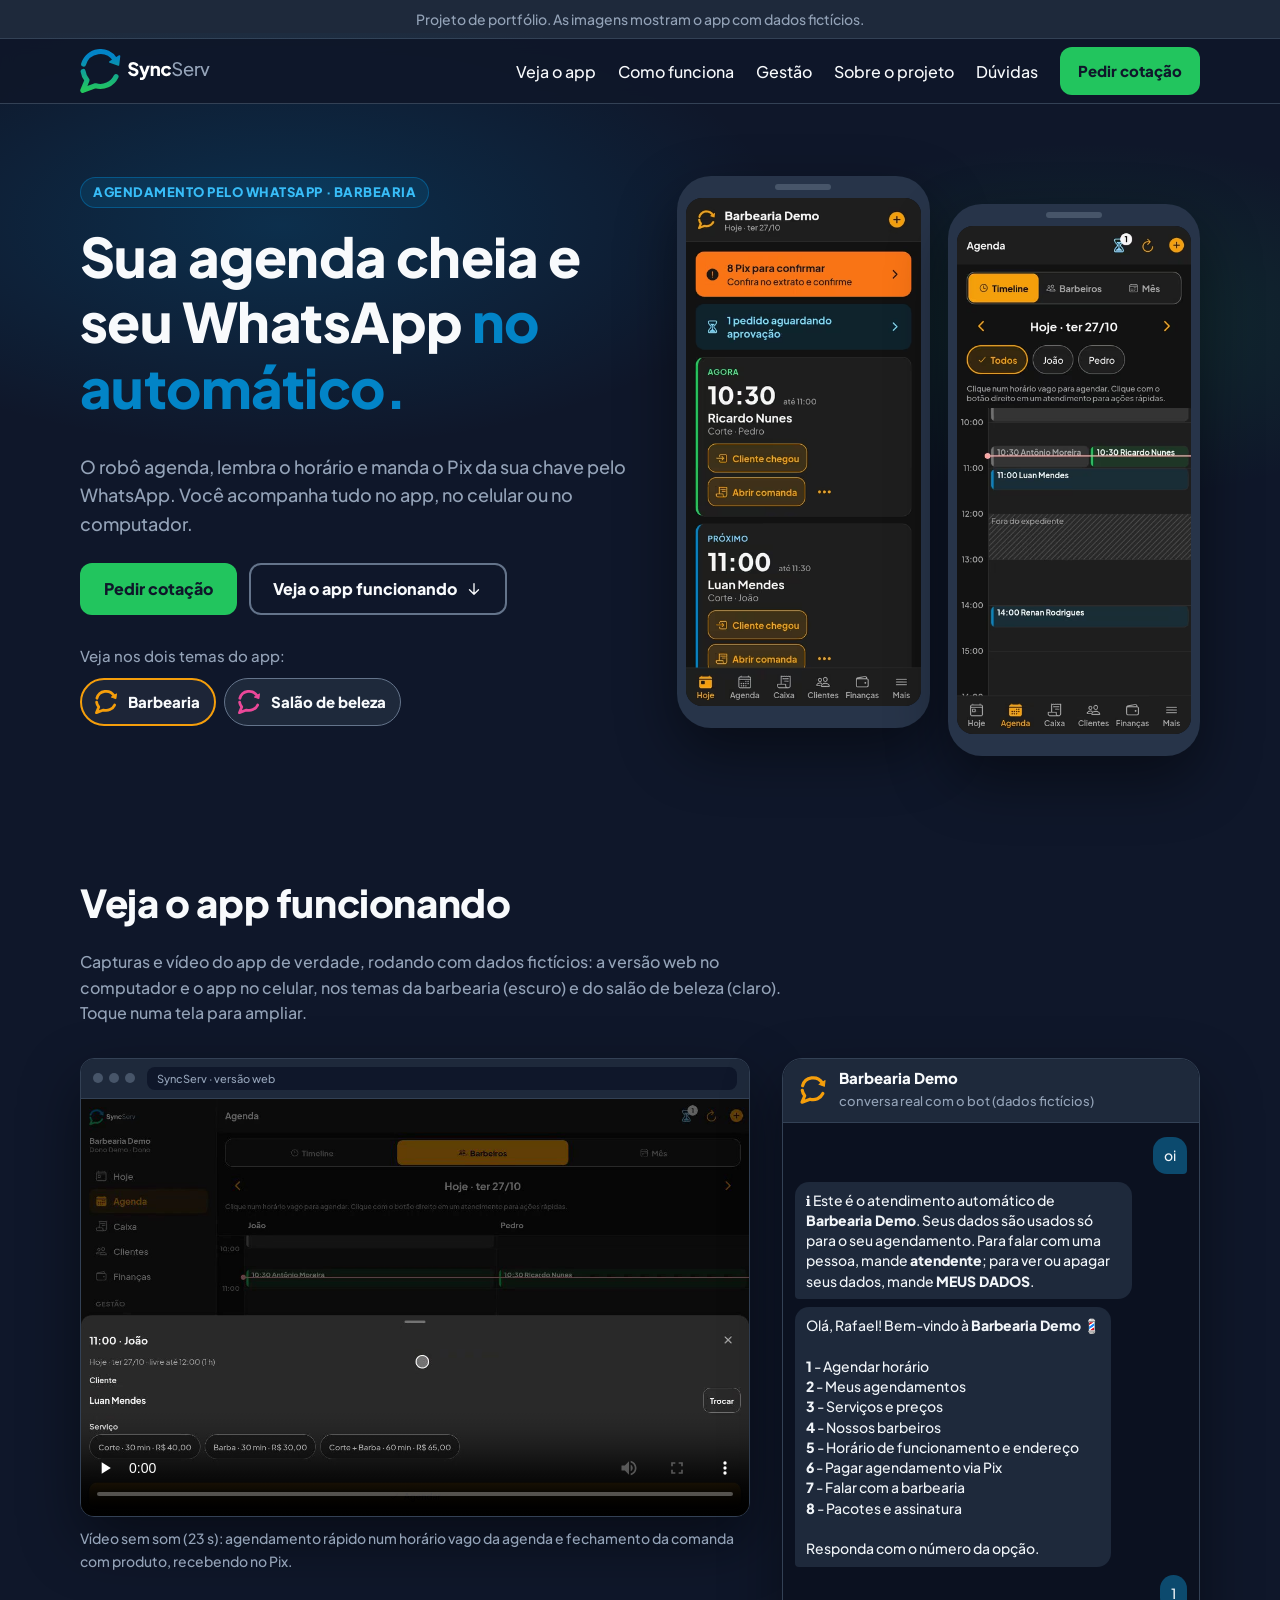
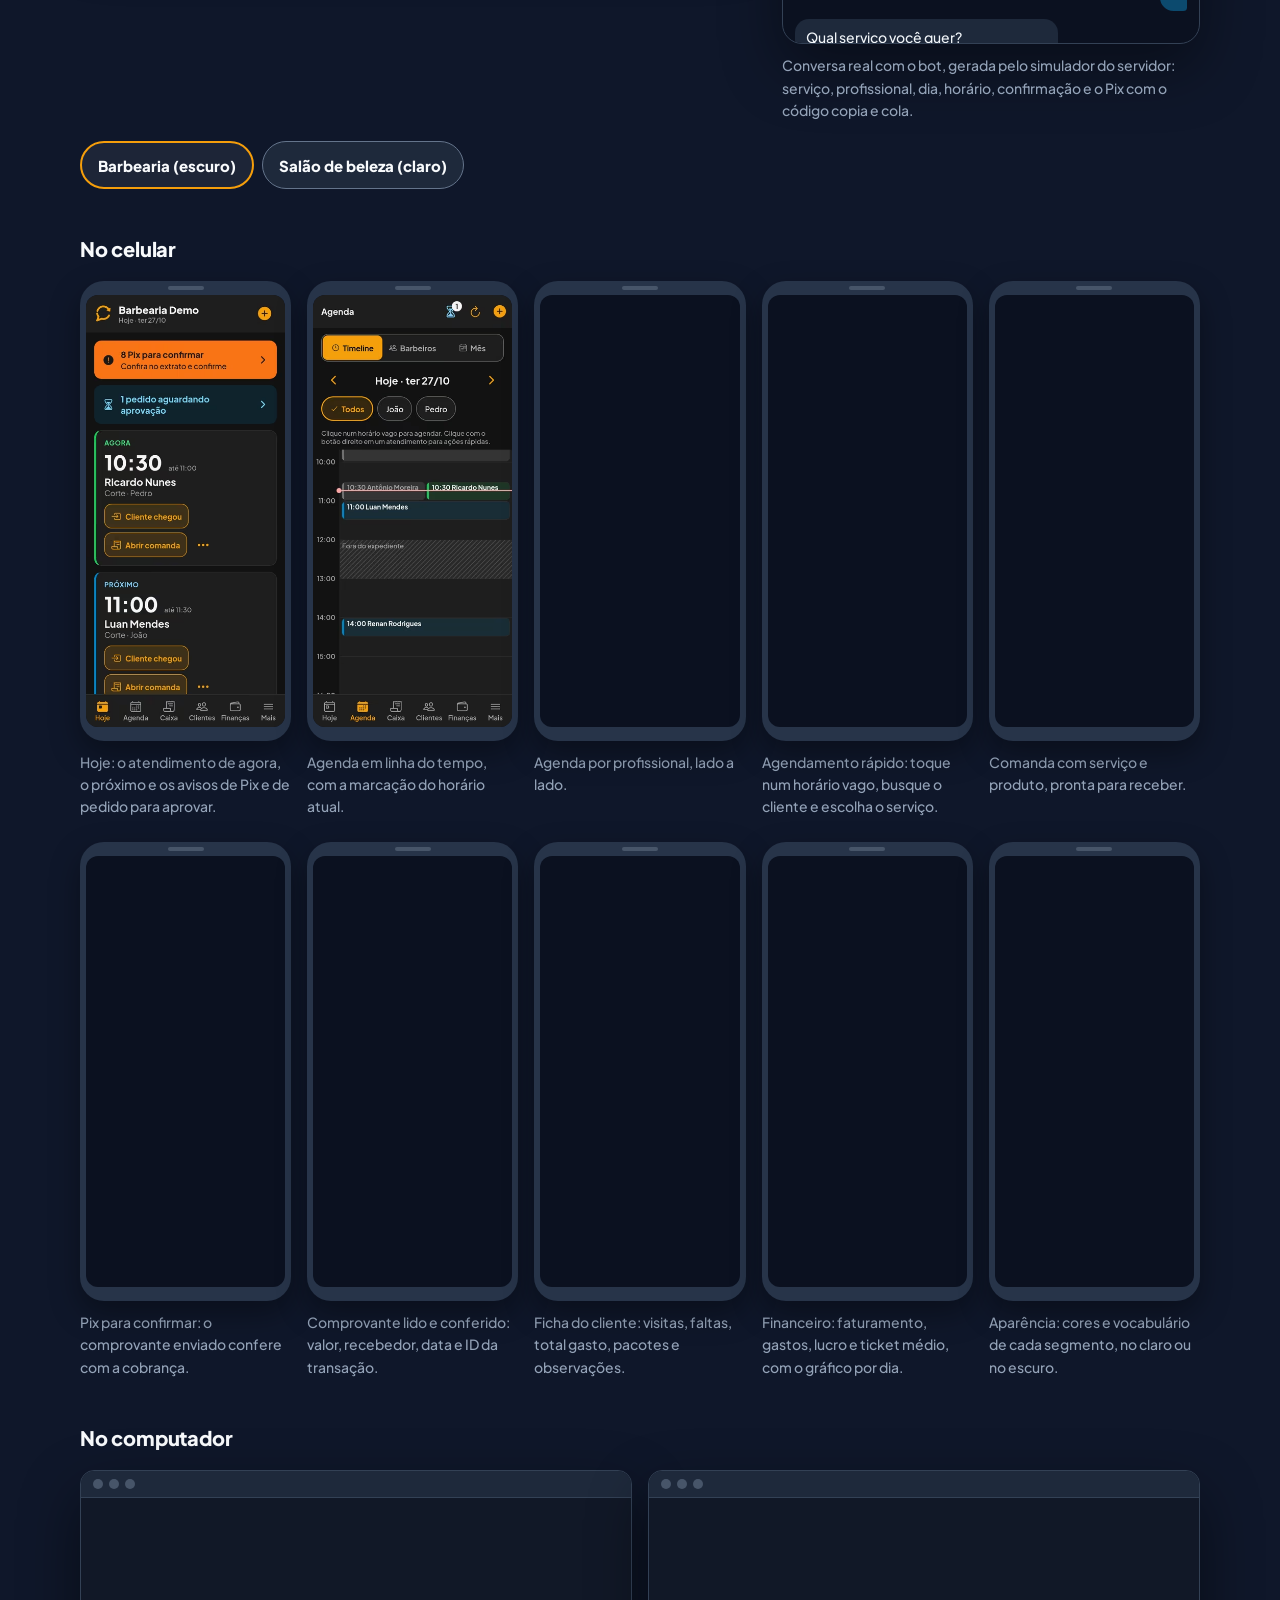
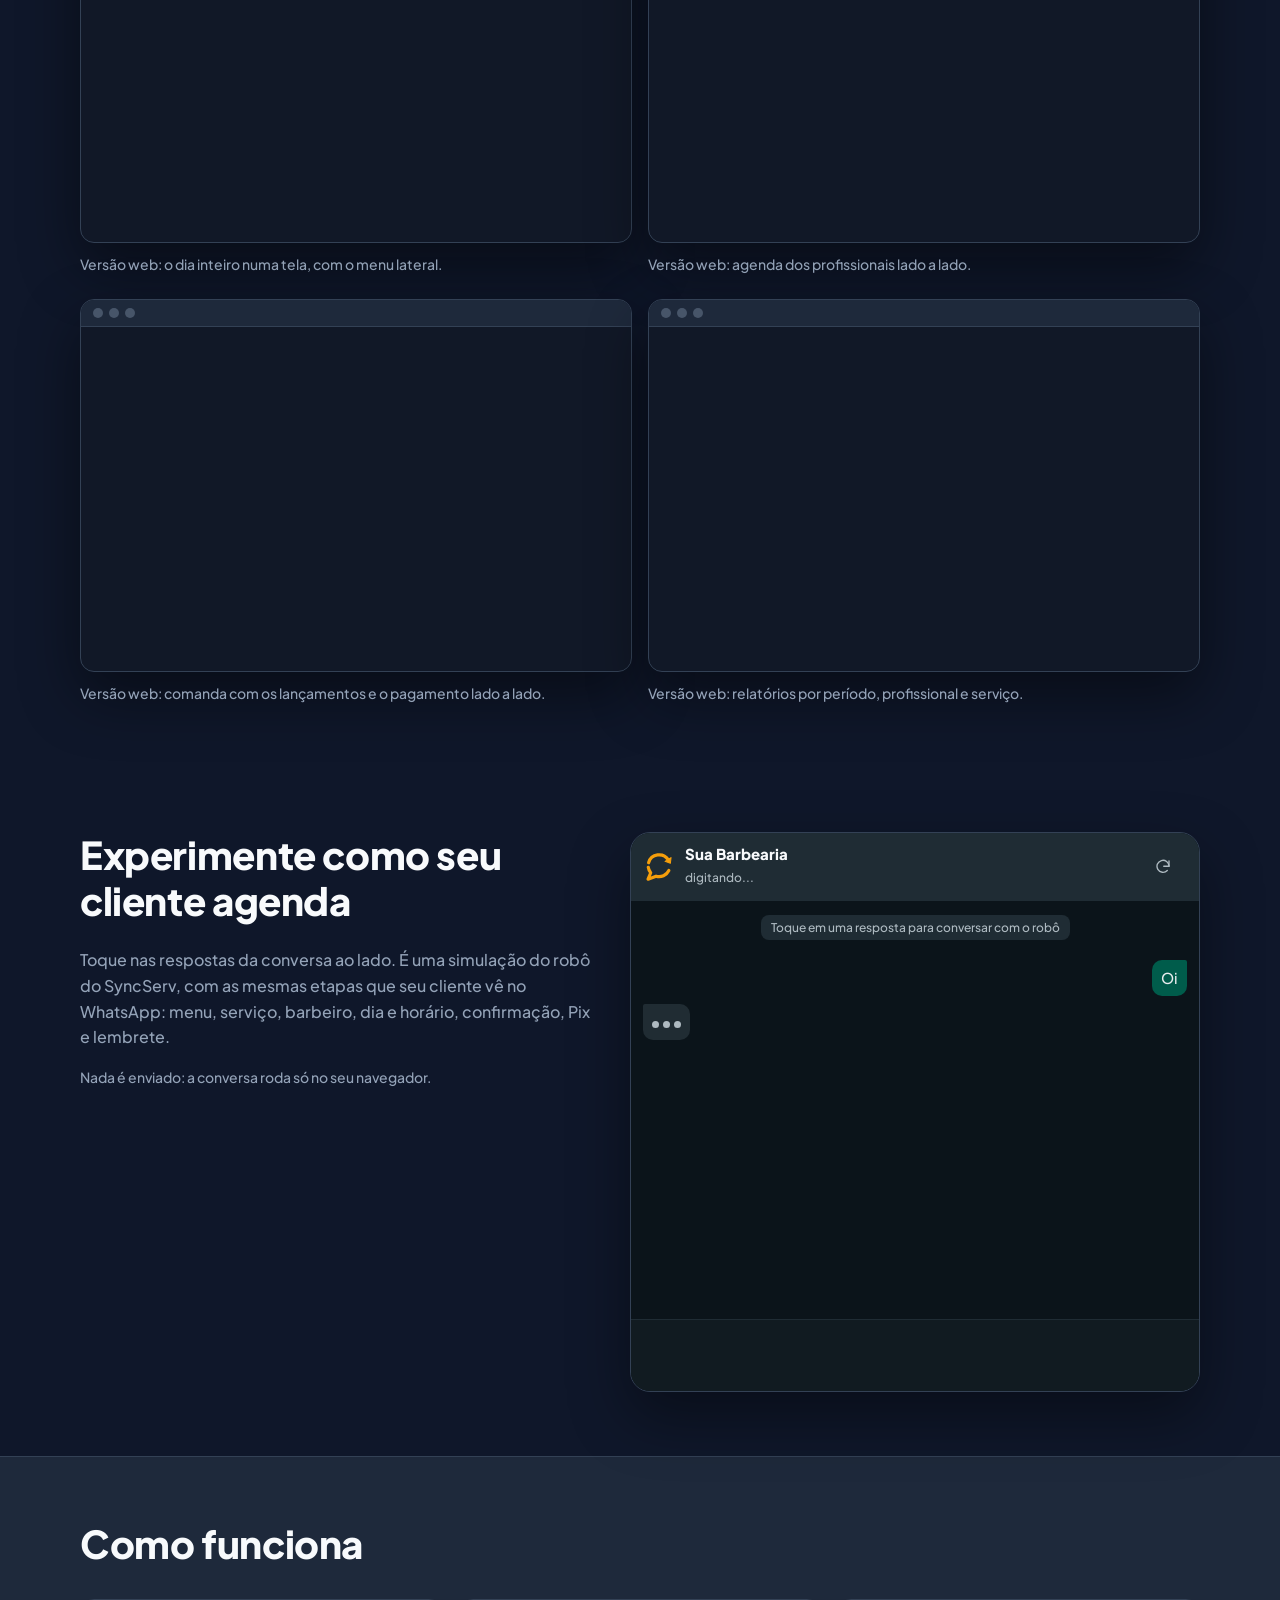
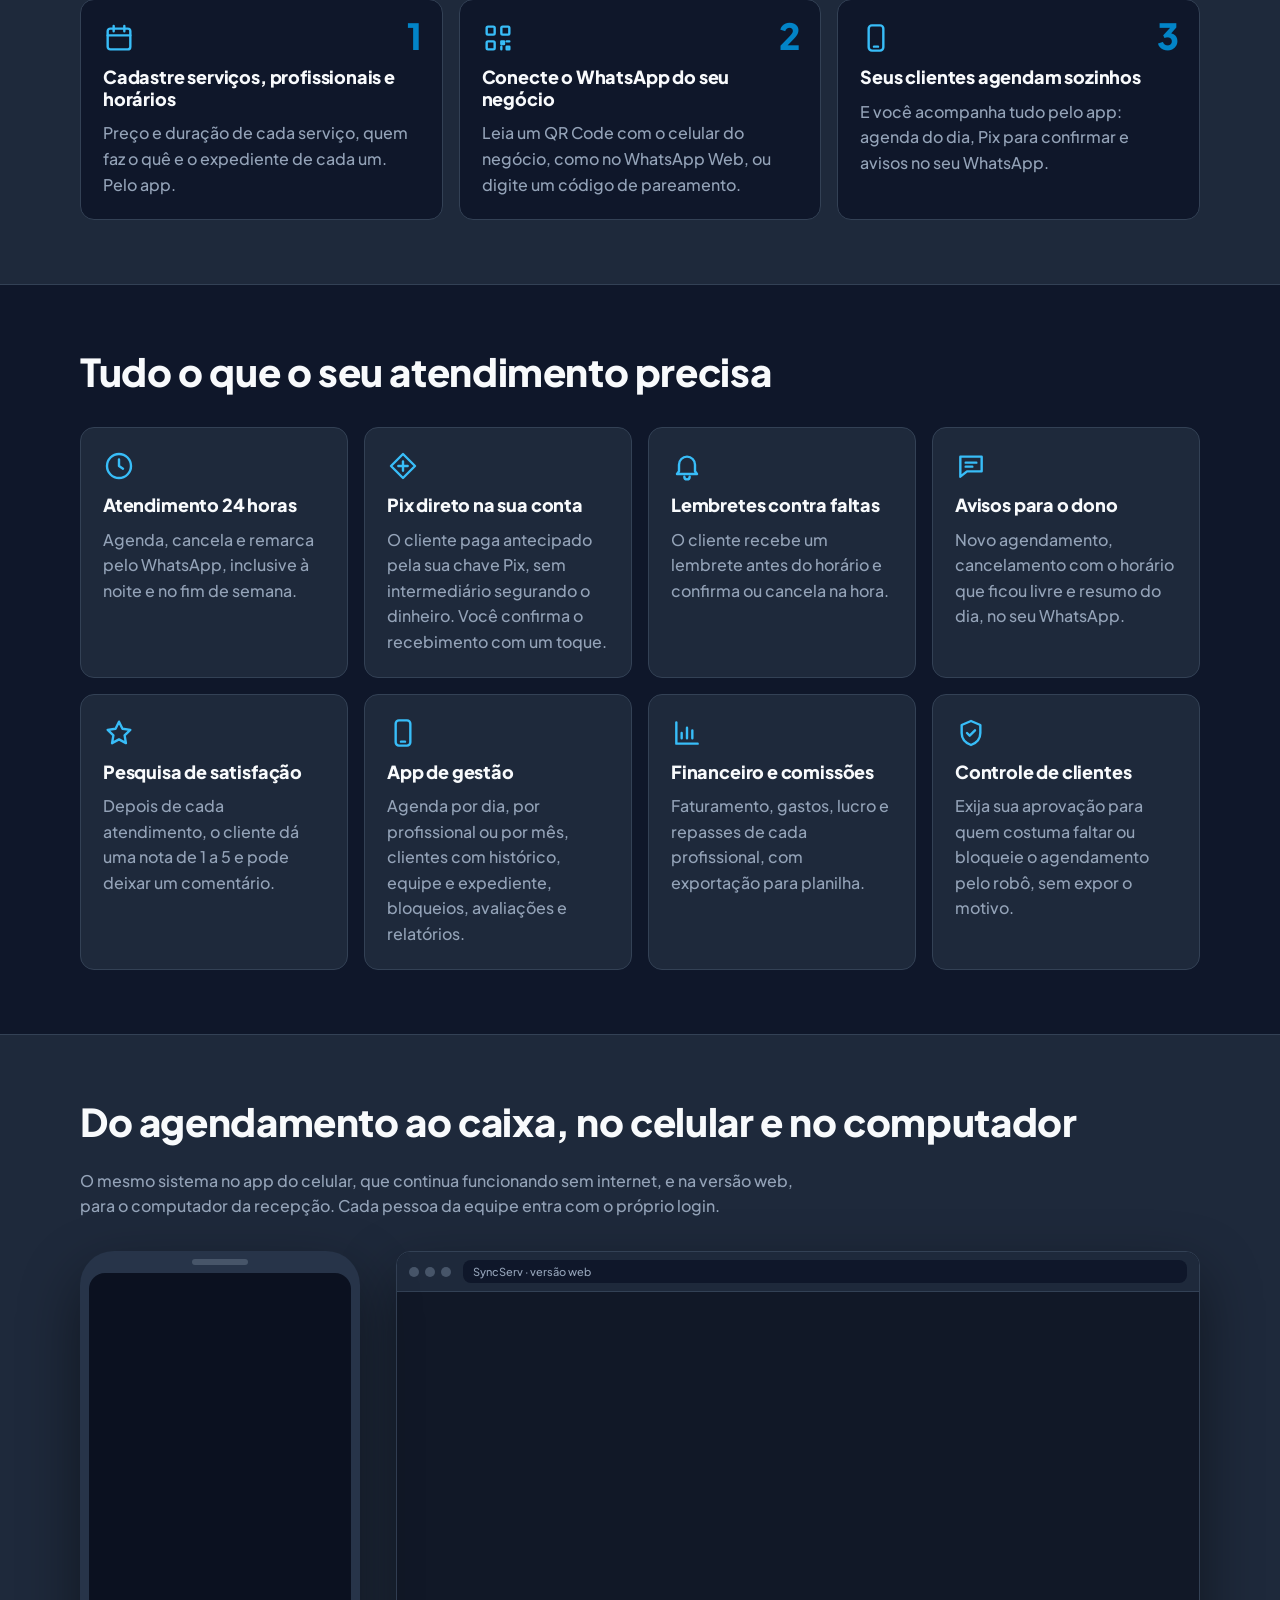
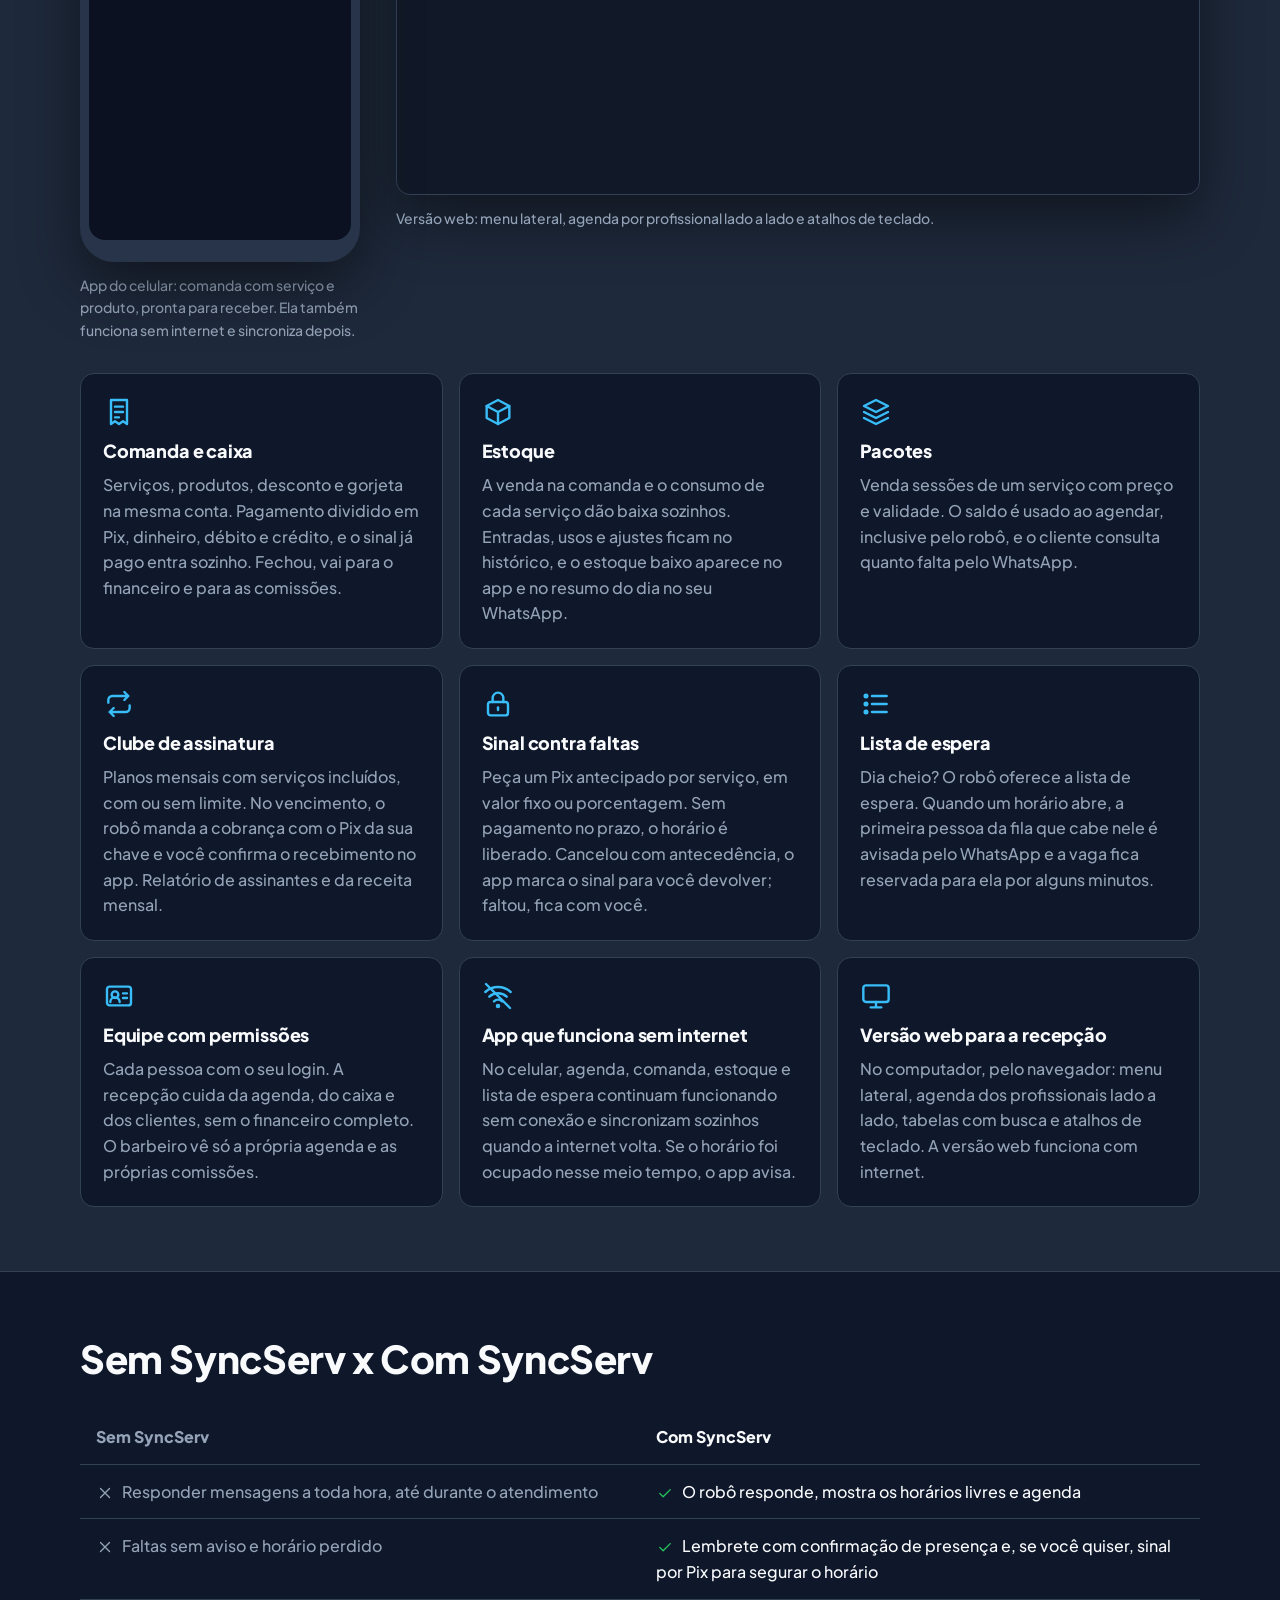
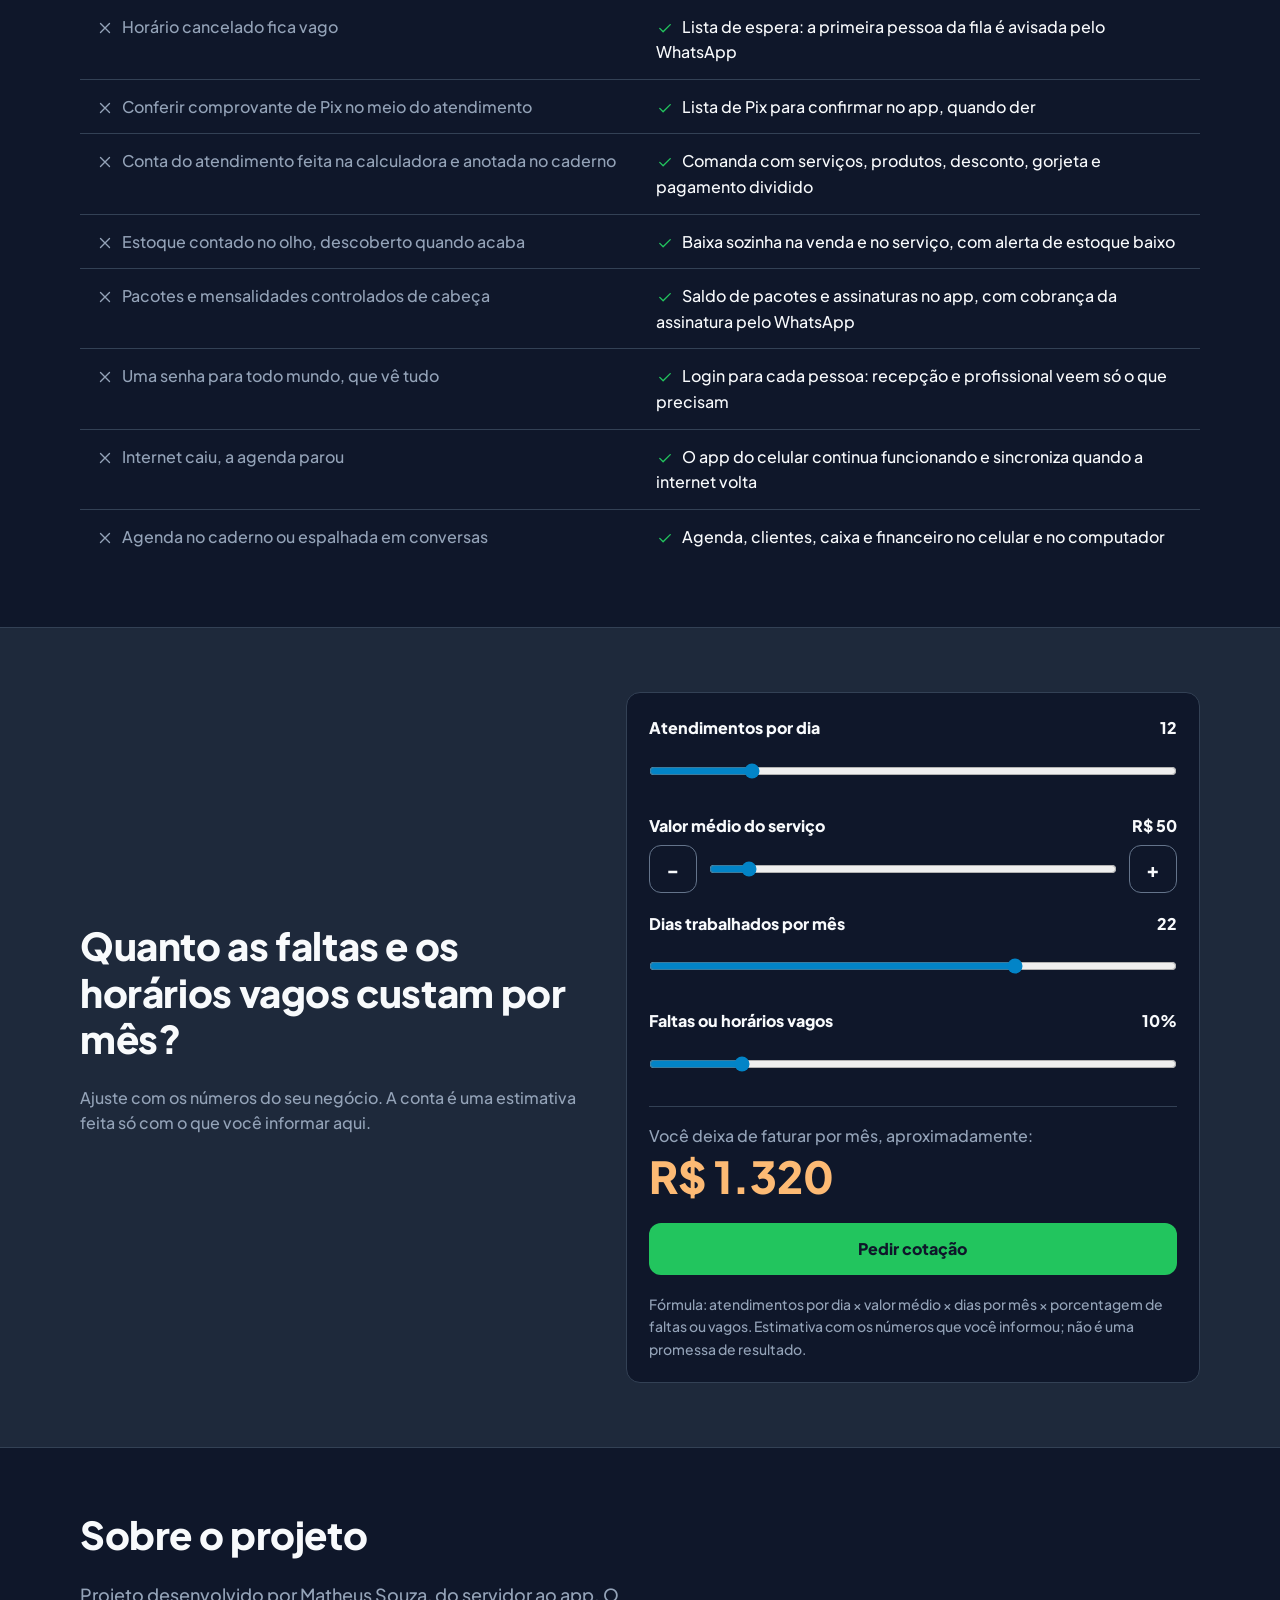
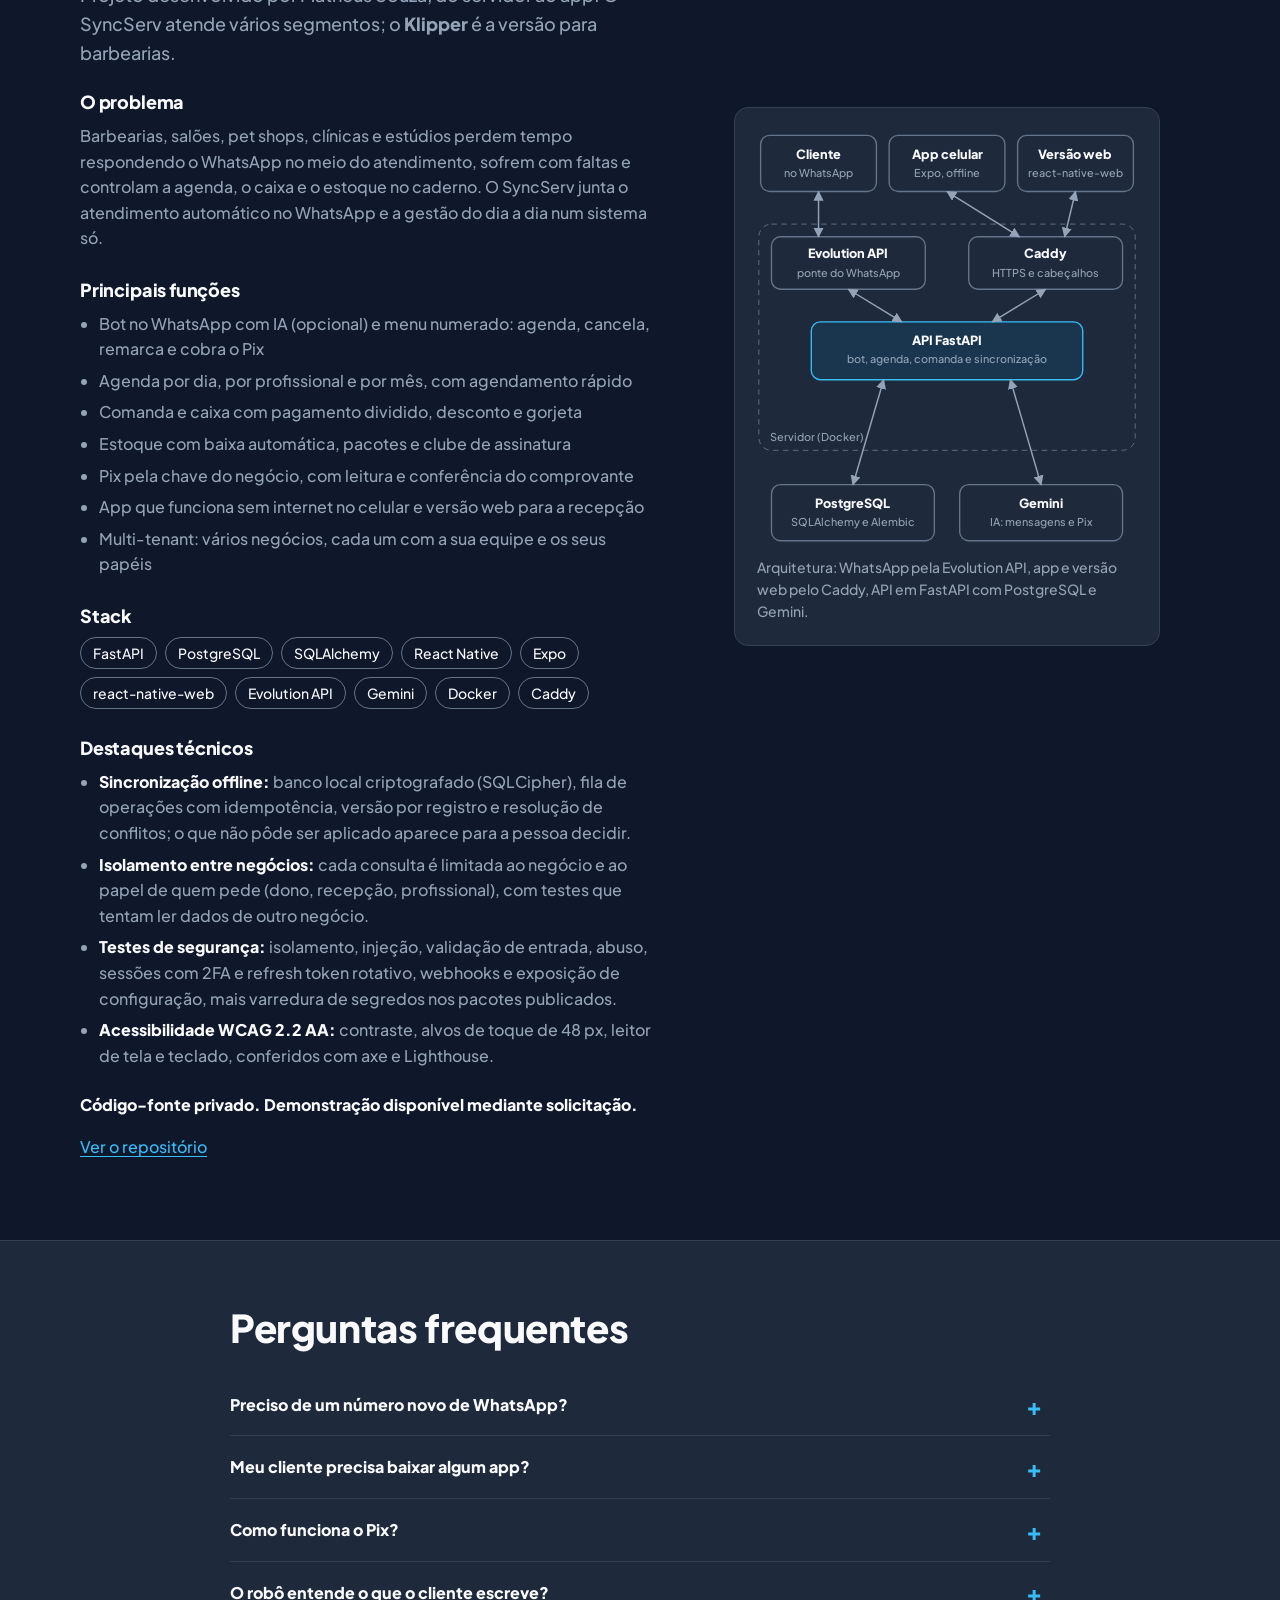
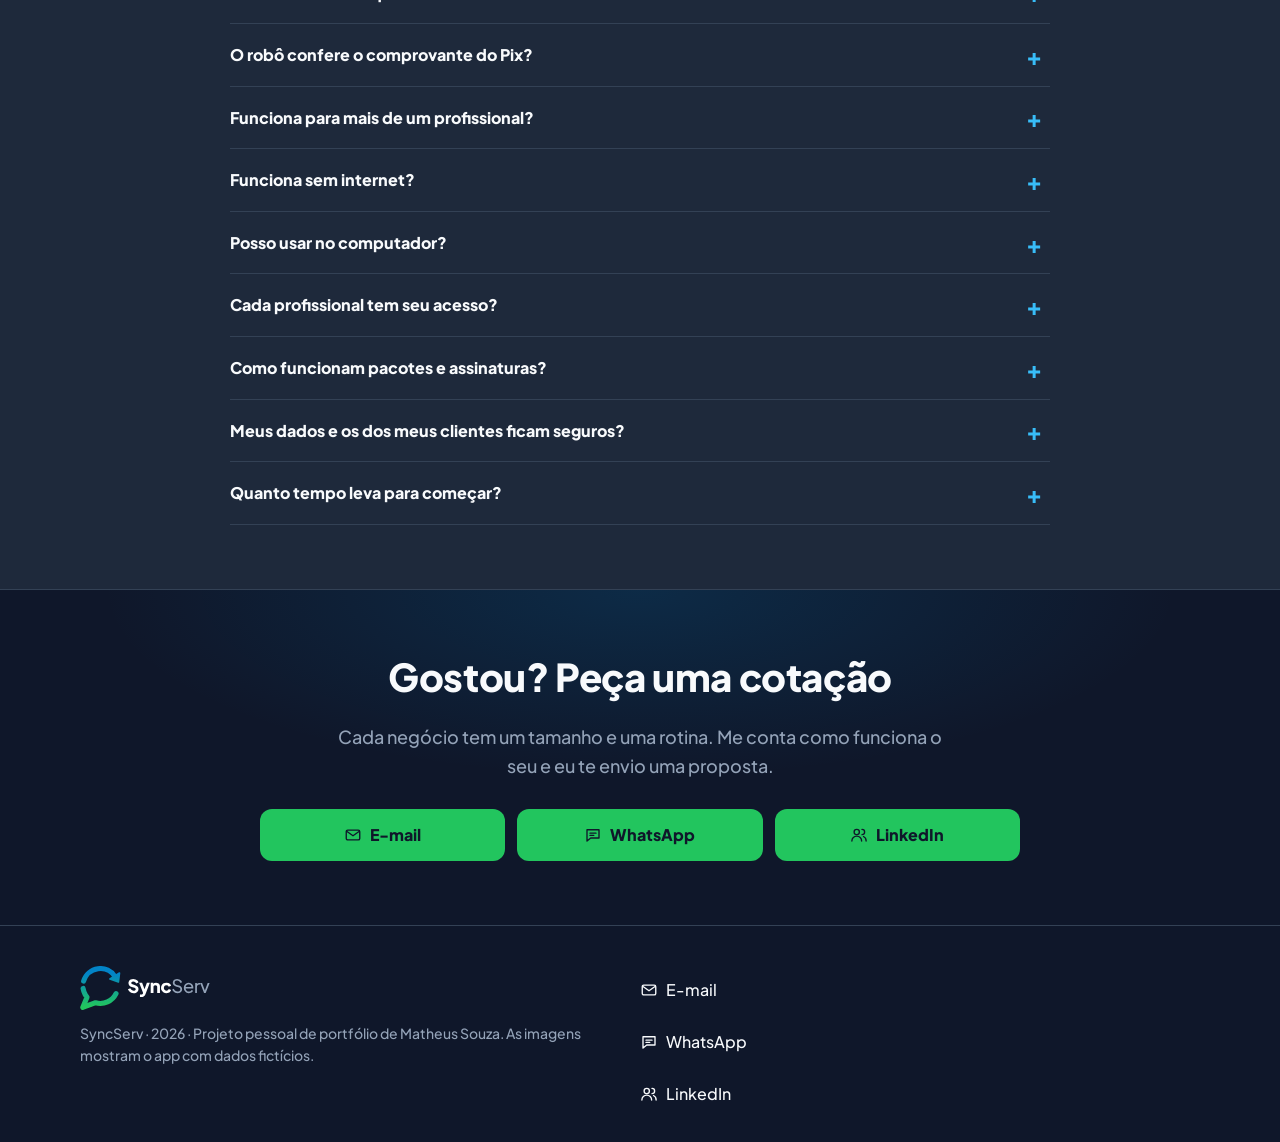
==== index.html @ 996abfc5 "Atualiza site do portfólio (2026-10-27)" ====
<!DOCTYPE html>

<html lang="pt-BR">
<head>
<meta charset="utf-8"/>
<meta content="width=device-width, initial-scale=1" name="viewport"/>
<title>SyncServ | Projeto de portfólio: agendamento pelo WhatsApp e gestão</title>
<meta content="Projeto de portfólio de Matheus Souza: robô de agendamento pelo WhatsApp com IA e sistema de gestão para barbearias, salões, pet shops, clínicas e estúdios. Agenda, comanda, estoque, Pix com leitura de comprovante, app offline e versão web, com capturas reais." name="description"/>
<link href="https://souzza-matheus.github.io/klipper-site/" rel="canonical"/>
<meta content="#0F172A" name="theme-color"/>
<meta content="index, follow" name="robots"/>
<meta content="default-src 'self'; script-src 'self'; style-src 'self'; img-src 'self' data:; font-src 'self'; media-src 'self'; connect-src 'self'; manifest-src 'self'; base-uri 'self'; form-action 'none'; object-src 'none'; upgrade-insecure-requests" http-equiv="Content-Security-Policy"/>
<meta content="strict-origin-when-cross-origin" name="referrer"/>

<meta content="website" property="og:type"/>
<meta content="pt_BR" property="og:locale"/>
<meta content="SyncServ" property="og:site_name"/>
<meta content="SyncServ | Projeto de portfólio: agendamento pelo WhatsApp e gestão" property="og:title"/>
<meta content="Projeto de portfólio de Matheus Souza: robô de agendamento pelo WhatsApp com IA e sistema de gestão para barbearias, salões, pet shops, clínicas e estúdios. Agenda, comanda, estoque, Pix com leitura de comprovante, app offline e versão web, com capturas reais." property="og:description"/>
<meta content="https://souzza-matheus.github.io/klipper-site/" property="og:url"/>
<meta content="https://souzza-matheus.github.io/klipper-site/assets/app/og-1200x630.jpg" property="og:image"/>
<meta content="1200" property="og:image:width"/>
<meta content="630" property="og:image:height"/>
<meta content="Versão web do SyncServ: a tela Hoje com dados fictícios" property="og:image:alt"/>
<meta content="summary_large_image" name="twitter:card"/>
<meta content="SyncServ | Projeto de portfólio: agendamento pelo WhatsApp e gestão" name="twitter:title"/>
<meta content="Projeto de portfólio de Matheus Souza: robô de agendamento pelo WhatsApp com IA e sistema de gestão para barbearias, salões, pet shops, clínicas e estúdios. Agenda, comanda, estoque, Pix com leitura de comprovante, app offline e versão web, com capturas reais." name="twitter:description"/>
<meta content="https://souzza-matheus.github.io/klipper-site/assets/app/og-1200x630.jpg" name="twitter:image"/>

<link href="assets/favicon.ico" rel="icon" sizes="any"/>
<link href="assets/favicon.svg" rel="icon" type="image/svg+xml"/>
<link href="assets/apple-touch-icon-180.png" rel="apple-touch-icon"/>
<link href="site.webmanifest" rel="manifest"/>

<link as="font" crossorigin="" href="assets/fonts/plus-jakarta-sans-800-latin.woff2" rel="preload" type="font/woff2"/>
<link as="font" crossorigin="" href="assets/fonts/plus-jakarta-sans-500-latin.woff2" rel="preload" type="font/woff2"/>


<script type="application/ld+json">
{
  "@context": "https://schema.org",
  "@type": "SoftwareApplication",
  "name": "SyncServ",
  "applicationCategory": "BusinessApplication",
  "operatingSystem": "Android, iOS, Web",
  "url": "https://souzza-matheus.github.io/klipper-site/",
  "image": "https://souzza-matheus.github.io/klipper-site/assets/app/og-1200x630.jpg",
  "description": "Agendamento pelo WhatsApp para barbearias, salões de beleza, pet shops, clínicas e estúdios: robô que agenda 24 horas, lembretes, Pix direto na conta do negócio, comanda e caixa, estoque, pacotes, clube de assinatura, sinal contra faltas, lista de espera, equipe com permissões, app que funciona sem internet e versão web.",
  "inLanguage": "pt-BR",
  "author": {
    "@type": "Person",
    "name": "Matheus Souza"
  }
}
</script>

<link href="styles.css?v=e4506690d2" rel="stylesheet"/>
<link href="portfolio.css?v=8e1b07a333" rel="stylesheet"/>
</head>
<body>

<svg aria-hidden="true" class="sprite" focusable="false" height="0" width="0">
<defs>
<symbol id="i-clock" viewbox="0 0 24 24"><circle cx="12" cy="12" r="9"></circle><path d="M12 7v5l3 2"></path></symbol>
<symbol id="i-pix" viewbox="0 0 24 24"><path d="M12 3l9 9-9 9-9-9z"></path><path d="M8.5 12h7M12 8.5v7"></path></symbol>
<symbol id="i-bell" viewbox="0 0 24 24"><path d="M6 16V11a6 6 0 1 1 12 0v5l1.5 2h-15z"></path><path d="M10 20a2 2 0 0 0 4 0"></path></symbol>
<symbol id="i-chat" viewbox="0 0 24 24"><path d="M4 5h16v11H9l-5 4z"></path><path d="M8 9.5h8M8 12.5h5"></path></symbol>
<symbol id="i-star" viewbox="0 0 24 24"><path d="M12 3.5l2.6 5.3 5.9.9-4.3 4.1 1 5.8L12 16.8l-5.2 2.8 1-5.8-4.3-4.1 5.9-.9z"></path></symbol>
<symbol id="i-phone" viewbox="0 0 24 24"><rect height="19" rx="2.5" width="11" x="6.5" y="2.5"></rect><path d="M10.5 18.5h3"></path></symbol>
<symbol id="i-shield" viewbox="0 0 24 24"><path d="M12 3l7 3v6c0 4.5-3 7.5-7 9-4-1.5-7-4.5-7-9V6z"></path><path d="M9 12l2 2 4-4"></path></symbol>
<symbol id="i-chart" viewbox="0 0 24 24"><path d="M4 20V4M4 20h16"></path><path d="M8 16v-4M12 16V8M16 16v-6"></path></symbol>
<symbol id="i-users" viewbox="0 0 24 24"><circle cx="9" cy="8" r="3.5"></circle><path d="M2.5 20a6.5 6.5 0 0 1 13 0"></path><path d="M16 4.5a3.5 3.5 0 0 1 0 7M18 14a6.5 6.5 0 0 1 3.5 6"></path></symbol>
<symbol id="i-calendar" viewbox="0 0 24 24"><rect height="15.5" rx="2" width="17" x="3.5" y="5"></rect><path d="M3.5 10h17M8 3v4M16 3v4"></path></symbol>
<symbol id="i-qr" viewbox="0 0 24 24"><rect height="6" rx="1" width="6" x="3.5" y="3.5"></rect><rect height="6" rx="1" width="6" x="14.5" y="3.5"></rect><rect height="6" rx="1" width="6" x="3.5" y="14.5"></rect><path d="M14.5 14.5h2v2h-2zM18.5 18.5h2v2h-2zM18.5 14.5h2M14.5 18.5v2"></path></symbol>
<symbol id="i-check" viewbox="0 0 24 24"><path d="M5 12.5l4.5 4.5L19 7.5"></path></symbol>
<symbol id="i-x" viewbox="0 0 24 24"><path d="M6 6l12 12M18 6L6 18"></path></symbol>
<symbol id="i-menu" viewbox="0 0 24 24"><path d="M4 7h16M4 12h16M4 17h16"></path></symbol>
<symbol id="i-arrow" viewbox="0 0 24 24"><path d="M12 5v14M6 13l6 6 6-6"></path></symbol>
<symbol id="i-mail" viewbox="0 0 24 24"><rect height="13" rx="2" width="18" x="3" y="5.5"></rect><path d="M3.5 7l8.5 6 8.5-6"></path></symbol>
<symbol id="i-send" viewbox="0 0 24 24"><path d="M4 12l16-8-6 16-2.5-6.5z"></path><path d="M11.5 13.5L20 4"></path></symbol>
<symbol id="i-refresh" viewbox="0 0 24 24"><path d="M20 11a8 8 0 1 0-2.3 5.7"></path><path d="M20 4v7h-7"></path></symbol>
<symbol id="i-receipt" viewbox="0 0 24 24"><path d="M6 3h12v18l-3-2-3 2-3-2-3 2z"></path><path d="M9 8h6M9 12h6M9 16h3"></path></symbol>
<symbol id="i-box" viewbox="0 0 24 24"><path d="M3.5 7.5L12 3l8.5 4.5v9L12 21l-8.5-4.5z"></path><path d="M3.5 7.5L12 12l8.5-4.5M12 12v9"></path></symbol>
<symbol id="i-layers" viewbox="0 0 24 24"><path d="M12 3l9 4.5-9 4.5-9-4.5z"></path><path d="M3 12l9 4.5 9-4.5M3 16.5L12 21l9-4.5"></path></symbol>
<symbol id="i-repeat" viewbox="0 0 24 24"><path d="M4 11V9a3 3 0 0 1 3-3h12M16 3l3 3-3 3"></path><path d="M20 13v2a3 3 0 0 1-3 3H5M8 21l-3-3 3-3"></path></symbol>
<symbol id="i-lock" viewbox="0 0 24 24"><rect height="10" rx="2" width="15" x="4.5" y="10.5"></rect><path d="M8 10.5V7.5a4 4 0 0 1 8 0v3"></path><path d="M12 14.5v2"></path></symbol>
<symbol id="i-list" viewbox="0 0 24 24"><path d="M9 6h11M9 12h11M9 18h11"></path><circle cx="4.5" cy="6" r="1"></circle><circle cx="4.5" cy="12" r="1"></circle><circle cx="4.5" cy="18" r="1"></circle></symbol>
<symbol id="i-id" viewbox="0 0 24 24"><rect height="14" rx="2" width="18" x="3" y="5"></rect><circle cx="9" cy="11" r="2.5"></circle><path d="M5.5 16.5a3.5 3.5 0 0 1 7 0M15 10h3M15 13.5h3"></path></symbol>
<symbol id="i-offline" viewbox="0 0 24 24"><path d="M2.5 9a14 14 0 0 1 19 0M5.5 12.5a9.5 9.5 0 0 1 13 0M9 16a4.5 4.5 0 0 1 6 0"></path><circle cx="12" cy="19.5" r=".8"></circle><path d="M3 3l18 18"></path></symbol>
<symbol id="i-monitor" viewbox="0 0 24 24"><rect height="12.5" rx="2" width="19" x="2.5" y="4"></rect><path d="M8 20.5h8M12 16.5v4"></path></symbol>
</defs>
</svg>
<a class="skip" href="#conteudo">Pular para o conteúdo</a><aside aria-label="Aviso" class="pf-notice"><p>Projeto de portfólio. As imagens mostram o app com dados fictícios.</p></aside>

<header class="topbar">
<div class="wrap topbar__in">
<a aria-label="SyncServ, voltar ao início" class="topbar__logo" href="#topo">
<img alt="SyncServ" height="44" src="assets/syncserv-logo.svg" width="130"/>
</a>
<a class="btn btn--cta btn--sm js-cta topbar__cta" data-msg="trial" href="#cotacao">Pedir cotação</a>
<button aria-controls="menu" aria-expanded="false" aria-label="Abrir menu" class="menu-btn" type="button">
<svg aria-hidden="true" class="ic"><use href="#i-menu"></use></svg>
</button>
<nav aria-label="Seções da página" class="nav" id="menu"><a href="#app">Veja o app</a><a href="#como-funciona">Como funciona</a><a href="#gestao">Gestão</a><a href="#sobre">Sobre o projeto</a><a href="#duvidas">Dúvidas</a><a class="btn btn--cta btn--sm js-cta" href="#cotacao">Pedir cotação</a></nav>
</div>
</header>
<main id="conteudo">

<section aria-labelledby="hero-title" class="hero" id="topo">
<div class="wrap hero__grid">
<div class="hero__text">
<p class="badge">Agendamento pelo WhatsApp</p>
<h1 id="hero-title">Sua agenda cheia e seu WhatsApp <span class="hl">no automático.</span></h1>
<p class="lead">O robô agenda, lembra o horário e manda o Pix da sua chave pelo WhatsApp. Você acompanha tudo no app, no celular ou no computador.</p>
<div class="actions">
<a class="btn btn--cta js-cta" data-msg="trial" href="#cotacao">Pedir cotação</a>
<a class="btn btn--ghost" href="#app">Veja o app funcionando <svg aria-hidden="true" class="ic ic--sm"><use href="#i-arrow"></use></svg>
</a>
</div>

</div>

<div aria-label="Qual tela do app mostrar" class="phone-tabs" role="group"><button aria-pressed="true" class="phone-tab" data-show="hoje" type="button">Hoje</button><button aria-pressed="false" class="phone-tab" data-show="agenda" type="button">Agenda</button></div>
<div class="phones pf-hero-shots" data-show="hoje"><div class="pf-phone--hoje"><div class="pf-t--barbershop"><div class="pf-phone"><div class="pf-screen"><picture><source sizes="(max-width: 599px) 282px, 260px" srcset="assets/app/barbearia-390-hoje-390.avif 390w, assets/app/barbearia-390-hoje-585.avif 585w, assets/app/barbearia-390-hoje-780.avif 780w" type="image/avif"/><source sizes="(max-width: 599px) 282px, 260px" srcset="assets/app/barbearia-390-hoje-390.webp 390w, assets/app/barbearia-390-hoje-585.webp 585w, assets/app/barbearia-390-hoje-780.webp 780w" type="image/webp"/><img alt="App do celular, tela Hoje (barbearia, tema escuro)" decoding="async" fetchpriority="high" height="1688" sizes="(max-width: 599px) 282px, 260px" src="assets/app/barbearia-390-hoje-585.jpg" srcset="assets/app/barbearia-390-hoje-390.jpg 390w, assets/app/barbearia-390-hoje-585.jpg 585w, assets/app/barbearia-390-hoje-780.jpg 780w" width="780"/></picture></div></div></div><div class="pf-t--beauty"><div class="pf-phone"><div class="pf-screen"><picture><source sizes="(max-width: 599px) 282px, 260px" srcset="assets/app/salao-390-hoje-390.avif 390w, assets/app/salao-390-hoje-585.avif 585w, assets/app/salao-390-hoje-780.avif 780w" type="image/avif"/><source sizes="(max-width: 599px) 282px, 260px" srcset="assets/app/salao-390-hoje-390.webp 390w, assets/app/salao-390-hoje-585.webp 585w, assets/app/salao-390-hoje-780.webp 780w" type="image/webp"/><img alt="App do celular, tela Hoje (salão de beleza, tema claro)" decoding="async" height="1688" loading="lazy" sizes="(max-width: 599px) 282px, 260px" src="assets/app/salao-390-hoje-585.jpg" srcset="assets/app/salao-390-hoje-390.jpg 390w, assets/app/salao-390-hoje-585.jpg 585w, assets/app/salao-390-hoje-780.jpg 780w" width="780"/></picture></div></div></div></div><div class="pf-phone--agenda"><div class="pf-t--barbershop"><div class="pf-phone"><div class="pf-screen"><picture><source sizes="(max-width: 599px) 282px, 260px" srcset="assets/app/barbearia-390-agenda-timeline-390.avif 390w, assets/app/barbearia-390-agenda-timeline-585.avif 585w, assets/app/barbearia-390-agenda-timeline-780.avif 780w" type="image/avif"/><source sizes="(max-width: 599px) 282px, 260px" srcset="assets/app/barbearia-390-agenda-timeline-390.webp 390w, assets/app/barbearia-390-agenda-timeline-585.webp 585w, assets/app/barbearia-390-agenda-timeline-780.webp 780w" type="image/webp"/><img alt="App do celular, agenda do dia (barbearia, tema escuro)" decoding="async" fetchpriority="high" height="1688" sizes="(max-width: 599px) 282px, 260px" src="assets/app/barbearia-390-agenda-timeline-585.jpg" srcset="assets/app/barbearia-390-agenda-timeline-390.jpg 390w, assets/app/barbearia-390-agenda-timeline-585.jpg 585w, assets/app/barbearia-390-agenda-timeline-780.jpg 780w" width="780"/></picture></div></div></div><div class="pf-t--beauty"><div class="pf-phone"><div class="pf-screen"><picture><source sizes="(max-width: 599px) 282px, 260px" srcset="assets/app/salao-390-agenda-timeline-390.avif 390w, assets/app/salao-390-agenda-timeline-585.avif 585w, assets/app/salao-390-agenda-timeline-780.avif 780w" type="image/avif"/><source sizes="(max-width: 599px) 282px, 260px" srcset="assets/app/salao-390-agenda-timeline-390.webp 390w, assets/app/salao-390-agenda-timeline-585.webp 585w, assets/app/salao-390-agenda-timeline-780.webp 780w" type="image/webp"/><img alt="App do celular, agenda do dia (salão de beleza, tema claro)" decoding="async" height="1688" loading="lazy" sizes="(max-width: 599px) 282px, 260px" src="assets/app/salao-390-agenda-timeline-585.jpg" srcset="assets/app/salao-390-agenda-timeline-390.jpg 390w, assets/app/salao-390-agenda-timeline-585.jpg 585w, assets/app/salao-390-agenda-timeline-780.jpg 780w" width="780"/></picture></div></div></div></div></div>
<fieldset class="niches">
<legend>Veja nos dois temas do app:</legend>
<div class="niches__list" role="group">
<button aria-pressed="true" class="niche" data-niche="barbershop" type="button">
<img alt="" aria-hidden="true" height="28" src="assets/nichos/barbearia.svg" width="28"/> Barbearia
            </button>
<button aria-pressed="false" class="niche" data-niche="beauty" type="button">
<img alt="" aria-hidden="true" height="28" src="assets/nichos/beleza.svg" width="28"/> Salão de beleza
            </button>



</div>
</fieldset>
</div>
</section>
<section aria-labelledby="app-title" class="section" id="app">
<div class="wrap">
<h2 id="app-title">Veja o app funcionando</h2>
<p class="muted intro">Capturas e vídeo do app de verdade, rodando com dados fictícios: a versão web no computador e o app no celular, nos temas da barbearia (escuro) e do salão de beleza (claro). Toque numa tela para ampliar.</p>
<div class="pf-media">
<figure>
<div class="pf-browser">
<div aria-hidden="true" class="browser__bar"><span class="browser__dots"><i></i><i></i><i></i></span><span class="browser__url">SyncServ · versão web</span></div>
<video aria-describedby="video-cap" class="pf-video" controls="" height="800" playsinline="" poster="assets/app/poster-1280.jpg" preload="none" width="1280">
<source src="assets/app/app.webm" type="video/webm"/>
<source src="assets/app/app.mp4" type="video/mp4"/>
</video>
</div>
<figcaption class="small muted" id="video-cap">Vídeo sem som (23 s): agendamento rápido num horário vago da agenda e fechamento da comanda com produto, recebendo no Pix.</figcaption>
</figure>
<figure>
<div class="pf-chat"><div class="pf-chat__bar"><img alt="" decoding="async" height="32" loading="lazy" src="assets/nichos/barbearia.svg" width="32"/><div><strong>Barbearia Demo</strong><small>conversa real com o bot (dados fictícios)</small></div></div><div aria-label="Conversa real de agendamento com o bot" class="pf-chat__log" role="region" tabindex="0"><p class="pf-msg pf-msg--client"><span class="sr-only">Cliente: </span>oi</p><p class="pf-msg pf-msg--bot"><span class="sr-only">Bot: </span>ℹ️ Este é o atendimento automático de <b>Barbearia Demo</b>. Seus dados são usados só para o seu agendamento. Para falar com uma pessoa, mande <b>atendente</b>; para ver ou apagar seus dados, mande <b>MEUS DADOS</b>.</p><p class="pf-msg pf-msg--bot"><span class="sr-only">Bot: </span>Olá, Rafael! Bem-vindo à <b>Barbearia Demo</b> 💈

<b>1</b> - Agendar horário
<b>2</b> - Meus agendamentos
<b>3</b> - Serviços e preços
<b>4</b> - Nossos barbeiros
<b>5</b> - Horário de funcionamento e endereço
<b>6</b> - Pagar agendamento via Pix
<b>7</b> - Falar com a barbearia
<b>8</b> - Pacotes e assinatura

Responda com o número da opção.</p><p class="pf-msg pf-msg--client"><span class="sr-only">Cliente: </span>1</p><p class="pf-msg pf-msg--bot"><span class="sr-only">Bot: </span>Qual serviço você quer?

<b>1</b> - Corte (30 min) - R$ 40,00
<b>2</b> - Barba (30 min) - R$ 30,00
<b>3</b> - Corte + Barba (60 min) - R$ 65,00</p><p class="pf-msg pf-msg--client"><span class="sr-only">Cliente: </span>3</p><p class="pf-msg pf-msg--bot"><span class="sr-only">Bot: </span>Com qual barbeiro?

<b>1</b> - João
<b>2</b> - Pedro
<b>3</b> - Tanto faz (primeiro disponível)</p><p class="pf-msg pf-msg--client"><span class="sr-only">Cliente: </span>1</p><p class="pf-msg pf-msg--bot"><span class="sr-only">Bot: </span>Para qual dia?

<b>1</b> - Hoje (ter 27/10)
<b>2</b> - Amanhã (qua 28/10)
<b>3</b> - Qui 29/10
<b>4</b> - Sex 30/10
<b>5</b> - Sáb 31/10
<b>6</b> - Seg 02/11
<b>7</b> - Ter 03/11</p><p class="pf-msg pf-msg--client"><span class="sr-only">Cliente: </span>2</p><p class="pf-msg pf-msg--bot"><span class="sr-only">Bot: </span>Horários livres em <b>Amanhã (qua 28/10)</b>:

<b>1</b> - 09:00    <b>2</b> - 09:30    <b>3</b> - 14:30
<b>4</b> - 15:00    <b>5</b> - 15:30    <b>6</b> - 16:00
<b>7</b> - 17:30    <b>8</b> - 18:00

Responda com o número do horário.</p><p class="pf-msg pf-msg--client"><span class="sr-only">Cliente: </span>3</p><p class="pf-msg pf-msg--bot"><span class="sr-only">Bot: </span>Qual é o seu nome?</p><p class="pf-msg pf-msg--client"><span class="sr-only">Cliente: </span>Rafael Moreira</p><p class="pf-msg pf-msg--bot"><span class="sr-only">Bot: </span>Confirma o agendamento?

✂️ <b>Corte + Barba</b> com João
📅 Amanhã (qua 28/10) às 14:30
💰 R$ 65,00

<b>1</b> - Confirmar
<b>2</b> - Escolher outro horário
<b>3</b> - Desistir</p><p class="pf-msg pf-msg--client"><span class="sr-only">Cliente: </span>1</p><p class="pf-msg pf-msg--bot"><span class="sr-only">Bot: </span>✅ Agendado!

✂️ <b>Corte + Barba</b> com João
📅 Amanhã (qua 28/10) às 14:30
💰 R$ 65,00

Quer adiantar o pagamento?

<b>1</b> - Pagar agora via Pix
<b>2</b> - Pagar na barbearia</p><p class="pf-msg pf-msg--client"><span class="sr-only">Cliente: </span>1</p><p class="pf-msg pf-msg--bot"><span class="sr-only">Bot: </span>💳 <b>Pagamento via Pix</b>

✂️ <b>Corte + Barba</b> com João
📅 Amanhã (qua 28/10) às 14:30
💰 R$ 65,00

Valor: <b>R$ 65,00</b>
Recebedor: Barbearia Demo
Chave Pix: 7f3c9a2e-5b1d-4e8a-9c6f-000000000001

Copie o código da próxima mensagem e cole no app do seu banco em <b>Pix &gt; Copia e cola</b>.
Depois de pagar, responda <b>paguei</b> (pode mandar o comprovante).</p><p class="pf-msg pf-msg--bot"><span class="sr-only">Bot: </span>00020126780014br.gov.bcb.pix01367f3c9a2e-5b1d-4e8a-9c6f-0000000000010216AGENDAMENTO 1181520400005303986540565.005802BR5914BARBEARIA DEMO6010SUA CIDADE62240520BB0DX5HBXP5LL1BDTZRS63046B58</p></div></div>
<figcaption class="small muted">Conversa real com o bot, gerada pelo simulador do servidor: serviço, profissional, dia, horário, confirmação e o Pix com o código copia e cola.</figcaption>
</figure>
</div>
<div aria-label="Tema das capturas" class="pf-theme-tabs" role="group">
<button aria-pressed="true" class="pf-theme-tab" data-niche="barbershop" type="button">Barbearia (escuro)</button>
<button aria-pressed="false" class="pf-theme-tab" data-niche="beauty" type="button">Salão de beleza (claro)</button>
</div>
<div class="pf-t--barbershop"><h3 class="pf-subtitle">No celular</h3><ul class="pf-gallery"><li><figure><button aria-haspopup="dialog" aria-label="Ampliar: Hoje: o atendimento de agora, o próximo e os avisos de Pix e de pedido para aprovar." class="pf-shot" data-alt="Hoje: o atendimento de agora, o próximo e os avisos de Pix e de pedido para aprovar." data-avif="assets/app/barbearia-390-hoje-780.avif" data-caption="Hoje: o atendimento de agora, o próximo e os avisos de Pix e de pedido para aprovar." data-h="1688" data-jpg="assets/app/barbearia-390-hoje-780.jpg" data-w="780" data-webp="assets/app/barbearia-390-hoje-780.webp" type="button"><div class="pf-phone"><div class="pf-screen"><picture><source sizes="(max-width: 699px) 44vw, (max-width: 999px) 30vw, 200px" srcset="assets/app/barbearia-390-hoje-390.avif 390w, assets/app/barbearia-390-hoje-585.avif 585w, assets/app/barbearia-390-hoje-780.avif 780w" type="image/avif"/><source sizes="(max-width: 699px) 44vw, (max-width: 999px) 30vw, 200px" srcset="assets/app/barbearia-390-hoje-390.webp 390w, assets/app/barbearia-390-hoje-585.webp 585w, assets/app/barbearia-390-hoje-780.webp 780w" type="image/webp"/><img alt="Hoje: o atendimento de agora, o próximo e os avisos de Pix e de pedido para aprovar." decoding="async" height="1688" loading="lazy" sizes="(max-width: 699px) 44vw, (max-width: 999px) 30vw, 200px" src="assets/app/barbearia-390-hoje-585.jpg" srcset="assets/app/barbearia-390-hoje-390.jpg 390w, assets/app/barbearia-390-hoje-585.jpg 585w, assets/app/barbearia-390-hoje-780.jpg 780w" width="780"/></picture></div></div></button><figcaption class="small muted">Hoje: o atendimento de agora, o próximo e os avisos de Pix e de pedido para aprovar.</figcaption></figure></li><li><figure><button aria-haspopup="dialog" aria-label="Ampliar: Agenda em linha do tempo, com a marcação do horário atual." class="pf-shot" data-alt="Agenda em linha do tempo, com a marcação do horário atual." data-avif="assets/app/barbearia-390-agenda-timeline-780.avif" data-caption="Agenda em linha do tempo, com a marcação do horário atual." data-h="1688" data-jpg="assets/app/barbearia-390-agenda-timeline-780.jpg" data-w="780" data-webp="assets/app/barbearia-390-agenda-timeline-780.webp" type="button"><div class="pf-phone"><div class="pf-screen"><picture><source sizes="(max-width: 699px) 44vw, (max-width: 999px) 30vw, 200px" srcset="assets/app/barbearia-390-agenda-timeline-390.avif 390w, assets/app/barbearia-390-agenda-timeline-585.avif 585w, assets/app/barbearia-390-agenda-timeline-780.avif 780w" type="image/avif"/><source sizes="(max-width: 699px) 44vw, (max-width: 999px) 30vw, 200px" srcset="assets/app/barbearia-390-agenda-timeline-390.webp 390w, assets/app/barbearia-390-agenda-timeline-585.webp 585w, assets/app/barbearia-390-agenda-timeline-780.webp 780w" type="image/webp"/><img alt="Agenda em linha do tempo, com a marcação do horário atual." decoding="async" height="1688" loading="lazy" sizes="(max-width: 699px) 44vw, (max-width: 999px) 30vw, 200px" src="assets/app/barbearia-390-agenda-timeline-585.jpg" srcset="assets/app/barbearia-390-agenda-timeline-390.jpg 390w, assets/app/barbearia-390-agenda-timeline-585.jpg 585w, assets/app/barbearia-390-agenda-timeline-780.jpg 780w" width="780"/></picture></div></div></button><figcaption class="small muted">Agenda em linha do tempo, com a marcação do horário atual.</figcaption></figure></li><li><figure><button aria-haspopup="dialog" aria-label="Ampliar: Agenda por profissional, lado a lado." class="pf-shot" data-alt="Agenda por profissional, lado a lado." data-avif="assets/app/barbearia-390-agenda-profissionais-780.avif" data-caption="Agenda por profissional, lado a lado." data-h="1688" data-jpg="assets/app/barbearia-390-agenda-profissionais-780.jpg" data-w="780" data-webp="assets/app/barbearia-390-agenda-profissionais-780.webp" type="button"><div class="pf-phone"><div class="pf-screen"><picture><source sizes="(max-width: 699px) 44vw, (max-width: 999px) 30vw, 200px" srcset="assets/app/barbearia-390-agenda-profissionais-390.avif 390w, assets/app/barbearia-390-agenda-profissionais-585.avif 585w, assets/app/barbearia-390-agenda-profissionais-780.avif 780w" type="image/avif"/><source sizes="(max-width: 699px) 44vw, (max-width: 999px) 30vw, 200px" srcset="assets/app/barbearia-390-agenda-profissionais-390.webp 390w, assets/app/barbearia-390-agenda-profissionais-585.webp 585w, assets/app/barbearia-390-agenda-profissionais-780.webp 780w" type="image/webp"/><img alt="Agenda por profissional, lado a lado." decoding="async" height="1688" loading="lazy" sizes="(max-width: 699px) 44vw, (max-width: 999px) 30vw, 200px" src="assets/app/barbearia-390-agenda-profissionais-585.jpg" srcset="assets/app/barbearia-390-agenda-profissionais-390.jpg 390w, assets/app/barbearia-390-agenda-profissionais-585.jpg 585w, assets/app/barbearia-390-agenda-profissionais-780.jpg 780w" width="780"/></picture></div></div></button><figcaption class="small muted">Agenda por profissional, lado a lado.</figcaption></figure></li><li><figure><button aria-haspopup="dialog" aria-label="Ampliar: Agendamento rápido: toque num horário vago, busque o cliente e escolha o serviço." class="pf-shot" data-alt="Agendamento rápido: toque num horário vago, busque o cliente e escolha o serviço." data-avif="assets/app/barbearia-390-agendamento-rapido-780.avif" data-caption="Agendamento rápido: toque num horário vago, busque o cliente e escolha o serviço." data-h="1688" data-jpg="assets/app/barbearia-390-agendamento-rapido-780.jpg" data-w="780" data-webp="assets/app/barbearia-390-agendamento-rapido-780.webp" type="button"><div class="pf-phone"><div class="pf-screen"><picture><source sizes="(max-width: 699px) 44vw, (max-width: 999px) 30vw, 200px" srcset="assets/app/barbearia-390-agendamento-rapido-390.avif 390w, assets/app/barbearia-390-agendamento-rapido-585.avif 585w, assets/app/barbearia-390-agendamento-rapido-780.avif 780w" type="image/avif"/><source sizes="(max-width: 699px) 44vw, (max-width: 999px) 30vw, 200px" srcset="assets/app/barbearia-390-agendamento-rapido-390.webp 390w, assets/app/barbearia-390-agendamento-rapido-585.webp 585w, assets/app/barbearia-390-agendamento-rapido-780.webp 780w" type="image/webp"/><img alt="Agendamento rápido: toque num horário vago, busque o cliente e escolha o serviço." decoding="async" height="1688" loading="lazy" sizes="(max-width: 699px) 44vw, (max-width: 999px) 30vw, 200px" src="assets/app/barbearia-390-agendamento-rapido-585.jpg" srcset="assets/app/barbearia-390-agendamento-rapido-390.jpg 390w, assets/app/barbearia-390-agendamento-rapido-585.jpg 585w, assets/app/barbearia-390-agendamento-rapido-780.jpg 780w" width="780"/></picture></div></div></button><figcaption class="small muted">Agendamento rápido: toque num horário vago, busque o cliente e escolha o serviço.</figcaption></figure></li><li><figure><button aria-haspopup="dialog" aria-label="Ampliar: Comanda com serviço e produto, pronta para receber." class="pf-shot" data-alt="Comanda com serviço e produto, pronta para receber." data-avif="assets/app/barbearia-390-comanda-780.avif" data-caption="Comanda com serviço e produto, pronta para receber." data-h="1688" data-jpg="assets/app/barbearia-390-comanda-780.jpg" data-w="780" data-webp="assets/app/barbearia-390-comanda-780.webp" type="button"><div class="pf-phone"><div class="pf-screen"><picture><source sizes="(max-width: 699px) 44vw, (max-width: 999px) 30vw, 200px" srcset="assets/app/barbearia-390-comanda-390.avif 390w, assets/app/barbearia-390-comanda-585.avif 585w, assets/app/barbearia-390-comanda-780.avif 780w" type="image/avif"/><source sizes="(max-width: 699px) 44vw, (max-width: 999px) 30vw, 200px" srcset="assets/app/barbearia-390-comanda-390.webp 390w, assets/app/barbearia-390-comanda-585.webp 585w, assets/app/barbearia-390-comanda-780.webp 780w" type="image/webp"/><img alt="Comanda com serviço e produto, pronta para receber." decoding="async" height="1688" loading="lazy" sizes="(max-width: 699px) 44vw, (max-width: 999px) 30vw, 200px" src="assets/app/barbearia-390-comanda-585.jpg" srcset="assets/app/barbearia-390-comanda-390.jpg 390w, assets/app/barbearia-390-comanda-585.jpg 585w, assets/app/barbearia-390-comanda-780.jpg 780w" width="780"/></picture></div></div></button><figcaption class="small muted">Comanda com serviço e produto, pronta para receber.</figcaption></figure></li><li><figure><button aria-haspopup="dialog" aria-label="Ampliar: Pix para confirmar: o comprovante enviado confere com a cobrança." class="pf-shot" data-alt="Pix para confirmar: o comprovante enviado confere com a cobrança." data-avif="assets/app/barbearia-390-pix-pendentes-780.avif" data-caption="Pix para confirmar: o comprovante enviado confere com a cobrança." data-h="1688" data-jpg="assets/app/barbearia-390-pix-pendentes-780.jpg" data-w="780" data-webp="assets/app/barbearia-390-pix-pendentes-780.webp" type="button"><div class="pf-phone"><div class="pf-screen"><picture><source sizes="(max-width: 699px) 44vw, (max-width: 999px) 30vw, 200px" srcset="assets/app/barbearia-390-pix-pendentes-390.avif 390w, assets/app/barbearia-390-pix-pendentes-585.avif 585w, assets/app/barbearia-390-pix-pendentes-780.avif 780w" type="image/avif"/><source sizes="(max-width: 699px) 44vw, (max-width: 999px) 30vw, 200px" srcset="assets/app/barbearia-390-pix-pendentes-390.webp 390w, assets/app/barbearia-390-pix-pendentes-585.webp 585w, assets/app/barbearia-390-pix-pendentes-780.webp 780w" type="image/webp"/><img alt="Pix para confirmar: o comprovante enviado confere com a cobrança." decoding="async" height="1688" loading="lazy" sizes="(max-width: 699px) 44vw, (max-width: 999px) 30vw, 200px" src="assets/app/barbearia-390-pix-pendentes-585.jpg" srcset="assets/app/barbearia-390-pix-pendentes-390.jpg 390w, assets/app/barbearia-390-pix-pendentes-585.jpg 585w, assets/app/barbearia-390-pix-pendentes-780.jpg 780w" width="780"/></picture></div></div></button><figcaption class="small muted">Pix para confirmar: o comprovante enviado confere com a cobrança.</figcaption></figure></li><li><figure><button aria-haspopup="dialog" aria-label="Ampliar: Comprovante lido e conferido: valor, recebedor, data e ID da transação." class="pf-shot" data-alt="Comprovante lido e conferido: valor, recebedor, data e ID da transação." data-avif="assets/app/barbearia-390-pix-comprovante-780.avif" data-caption="Comprovante lido e conferido: valor, recebedor, data e ID da transação." data-h="1688" data-jpg="assets/app/barbearia-390-pix-comprovante-780.jpg" data-w="780" data-webp="assets/app/barbearia-390-pix-comprovante-780.webp" type="button"><div class="pf-phone"><div class="pf-screen"><picture><source sizes="(max-width: 699px) 44vw, (max-width: 999px) 30vw, 200px" srcset="assets/app/barbearia-390-pix-comprovante-390.avif 390w, assets/app/barbearia-390-pix-comprovante-585.avif 585w, assets/app/barbearia-390-pix-comprovante-780.avif 780w" type="image/avif"/><source sizes="(max-width: 699px) 44vw, (max-width: 999px) 30vw, 200px" srcset="assets/app/barbearia-390-pix-comprovante-390.webp 390w, assets/app/barbearia-390-pix-comprovante-585.webp 585w, assets/app/barbearia-390-pix-comprovante-780.webp 780w" type="image/webp"/><img alt="Comprovante lido e conferido: valor, recebedor, data e ID da transação." decoding="async" height="1688" loading="lazy" sizes="(max-width: 699px) 44vw, (max-width: 999px) 30vw, 200px" src="assets/app/barbearia-390-pix-comprovante-585.jpg" srcset="assets/app/barbearia-390-pix-comprovante-390.jpg 390w, assets/app/barbearia-390-pix-comprovante-585.jpg 585w, assets/app/barbearia-390-pix-comprovante-780.jpg 780w" width="780"/></picture></div></div></button><figcaption class="small muted">Comprovante lido e conferido: valor, recebedor, data e ID da transação.</figcaption></figure></li><li><figure><button aria-haspopup="dialog" aria-label="Ampliar: Ficha do cliente: visitas, faltas, total gasto, pacotes e observações." class="pf-shot" data-alt="Ficha do cliente: visitas, faltas, total gasto, pacotes e observações." data-avif="assets/app/barbearia-390-ficha-cliente-780.avif" data-caption="Ficha do cliente: visitas, faltas, total gasto, pacotes e observações." data-h="1688" data-jpg="assets/app/barbearia-390-ficha-cliente-780.jpg" data-w="780" data-webp="assets/app/barbearia-390-ficha-cliente-780.webp" type="button"><div class="pf-phone"><div class="pf-screen"><picture><source sizes="(max-width: 699px) 44vw, (max-width: 999px) 30vw, 200px" srcset="assets/app/barbearia-390-ficha-cliente-390.avif 390w, assets/app/barbearia-390-ficha-cliente-585.avif 585w, assets/app/barbearia-390-ficha-cliente-780.avif 780w" type="image/avif"/><source sizes="(max-width: 699px) 44vw, (max-width: 999px) 30vw, 200px" srcset="assets/app/barbearia-390-ficha-cliente-390.webp 390w, assets/app/barbearia-390-ficha-cliente-585.webp 585w, assets/app/barbearia-390-ficha-cliente-780.webp 780w" type="image/webp"/><img alt="Ficha do cliente: visitas, faltas, total gasto, pacotes e observações." decoding="async" height="1688" loading="lazy" sizes="(max-width: 699px) 44vw, (max-width: 999px) 30vw, 200px" src="assets/app/barbearia-390-ficha-cliente-585.jpg" srcset="assets/app/barbearia-390-ficha-cliente-390.jpg 390w, assets/app/barbearia-390-ficha-cliente-585.jpg 585w, assets/app/barbearia-390-ficha-cliente-780.jpg 780w" width="780"/></picture></div></div></button><figcaption class="small muted">Ficha do cliente: visitas, faltas, total gasto, pacotes e observações.</figcaption></figure></li><li><figure><button aria-haspopup="dialog" aria-label="Ampliar: Financeiro: faturamento, gastos, lucro e ticket médio, com o gráfico por dia." class="pf-shot" data-alt="Financeiro: faturamento, gastos, lucro e ticket médio, com o gráfico por dia." data-avif="assets/app/barbearia-390-financeiro-780.avif" data-caption="Financeiro: faturamento, gastos, lucro e ticket médio, com o gráfico por dia." data-h="1688" data-jpg="assets/app/barbearia-390-financeiro-780.jpg" data-w="780" data-webp="assets/app/barbearia-390-financeiro-780.webp" type="button"><div class="pf-phone"><div class="pf-screen"><picture><source sizes="(max-width: 699px) 44vw, (max-width: 999px) 30vw, 200px" srcset="assets/app/barbearia-390-financeiro-390.avif 390w, assets/app/barbearia-390-financeiro-585.avif 585w, assets/app/barbearia-390-financeiro-780.avif 780w" type="image/avif"/><source sizes="(max-width: 699px) 44vw, (max-width: 999px) 30vw, 200px" srcset="assets/app/barbearia-390-financeiro-390.webp 390w, assets/app/barbearia-390-financeiro-585.webp 585w, assets/app/barbearia-390-financeiro-780.webp 780w" type="image/webp"/><img alt="Financeiro: faturamento, gastos, lucro e ticket médio, com o gráfico por dia." decoding="async" height="1688" loading="lazy" sizes="(max-width: 699px) 44vw, (max-width: 999px) 30vw, 200px" src="assets/app/barbearia-390-financeiro-585.jpg" srcset="assets/app/barbearia-390-financeiro-390.jpg 390w, assets/app/barbearia-390-financeiro-585.jpg 585w, assets/app/barbearia-390-financeiro-780.jpg 780w" width="780"/></picture></div></div></button><figcaption class="small muted">Financeiro: faturamento, gastos, lucro e ticket médio, com o gráfico por dia.</figcaption></figure></li><li><figure><button aria-haspopup="dialog" aria-label="Ampliar: Aparência: cores e vocabulário de cada segmento, no claro ou no escuro." class="pf-shot" data-alt="Aparência: cores e vocabulário de cada segmento, no claro ou no escuro." data-avif="assets/app/barbearia-390-aparencia-780.avif" data-caption="Aparência: cores e vocabulário de cada segmento, no claro ou no escuro." data-h="1688" data-jpg="assets/app/barbearia-390-aparencia-780.jpg" data-w="780" data-webp="assets/app/barbearia-390-aparencia-780.webp" type="button"><div class="pf-phone"><div class="pf-screen"><picture><source sizes="(max-width: 699px) 44vw, (max-width: 999px) 30vw, 200px" srcset="assets/app/barbearia-390-aparencia-390.avif 390w, assets/app/barbearia-390-aparencia-585.avif 585w, assets/app/barbearia-390-aparencia-780.avif 780w" type="image/avif"/><source sizes="(max-width: 699px) 44vw, (max-width: 999px) 30vw, 200px" srcset="assets/app/barbearia-390-aparencia-390.webp 390w, assets/app/barbearia-390-aparencia-585.webp 585w, assets/app/barbearia-390-aparencia-780.webp 780w" type="image/webp"/><img alt="Aparência: cores e vocabulário de cada segmento, no claro ou no escuro." decoding="async" height="1688" loading="lazy" sizes="(max-width: 699px) 44vw, (max-width: 999px) 30vw, 200px" src="assets/app/barbearia-390-aparencia-585.jpg" srcset="assets/app/barbearia-390-aparencia-390.jpg 390w, assets/app/barbearia-390-aparencia-585.jpg 585w, assets/app/barbearia-390-aparencia-780.jpg 780w" width="780"/></picture></div></div></button><figcaption class="small muted">Aparência: cores e vocabulário de cada segmento, no claro ou no escuro.</figcaption></figure></li></ul><h3 class="pf-subtitle">No computador</h3><ul class="pf-gallery pf-gallery--wide"><li><figure><button aria-haspopup="dialog" aria-label="Ampliar: Versão web: o dia inteiro numa tela, com o menu lateral." class="pf-shot" data-alt="Versão web: o dia inteiro numa tela, com o menu lateral." data-avif="assets/app/barbearia-1440-hoje-1440.avif" data-caption="Versão web: o dia inteiro numa tela, com o menu lateral." data-h="900" data-jpg="assets/app/barbearia-1440-hoje-1440.jpg" data-w="1440" data-webp="assets/app/barbearia-1440-hoje-1440.webp" type="button"><div class="pf-browser"><div aria-hidden="true" class="browser__bar"><span class="browser__dots"><i></i><i></i><i></i></span></div><picture><source sizes="(max-width: 899px) 92vw, 540px" srcset="assets/app/barbearia-1440-hoje-720.avif 720w, assets/app/barbearia-1440-hoje-1080.avif 1080w, assets/app/barbearia-1440-hoje-1440.avif 1440w" type="image/avif"/><source sizes="(max-width: 899px) 92vw, 540px" srcset="assets/app/barbearia-1440-hoje-720.webp 720w, assets/app/barbearia-1440-hoje-1080.webp 1080w, assets/app/barbearia-1440-hoje-1440.webp 1440w" type="image/webp"/><img alt="Versão web: o dia inteiro numa tela, com o menu lateral." decoding="async" height="900" loading="lazy" sizes="(max-width: 899px) 92vw, 540px" src="assets/app/barbearia-1440-hoje-1080.jpg" srcset="assets/app/barbearia-1440-hoje-720.jpg 720w, assets/app/barbearia-1440-hoje-1080.jpg 1080w, assets/app/barbearia-1440-hoje-1440.jpg 1440w" width="1440"/></picture></div></button><figcaption class="small muted">Versão web: o dia inteiro numa tela, com o menu lateral.</figcaption></figure></li><li><figure><button aria-haspopup="dialog" aria-label="Ampliar: Versão web: agenda dos profissionais lado a lado." class="pf-shot" data-alt="Versão web: agenda dos profissionais lado a lado." data-avif="assets/app/barbearia-1440-agenda-profissionais-1440.avif" data-caption="Versão web: agenda dos profissionais lado a lado." data-h="900" data-jpg="assets/app/barbearia-1440-agenda-profissionais-1440.jpg" data-w="1440" data-webp="assets/app/barbearia-1440-agenda-profissionais-1440.webp" type="button"><div class="pf-browser"><div aria-hidden="true" class="browser__bar"><span class="browser__dots"><i></i><i></i><i></i></span></div><picture><source sizes="(max-width: 899px) 92vw, 540px" srcset="assets/app/barbearia-1440-agenda-profissionais-720.avif 720w, assets/app/barbearia-1440-agenda-profissionais-1080.avif 1080w, assets/app/barbearia-1440-agenda-profissionais-1440.avif 1440w" type="image/avif"/><source sizes="(max-width: 899px) 92vw, 540px" srcset="assets/app/barbearia-1440-agenda-profissionais-720.webp 720w, assets/app/barbearia-1440-agenda-profissionais-1080.webp 1080w, assets/app/barbearia-1440-agenda-profissionais-1440.webp 1440w" type="image/webp"/><img alt="Versão web: agenda dos profissionais lado a lado." decoding="async" height="900" loading="lazy" sizes="(max-width: 899px) 92vw, 540px" src="assets/app/barbearia-1440-agenda-profissionais-1080.jpg" srcset="assets/app/barbearia-1440-agenda-profissionais-720.jpg 720w, assets/app/barbearia-1440-agenda-profissionais-1080.jpg 1080w, assets/app/barbearia-1440-agenda-profissionais-1440.jpg 1440w" width="1440"/></picture></div></button><figcaption class="small muted">Versão web: agenda dos profissionais lado a lado.</figcaption></figure></li><li><figure><button aria-haspopup="dialog" aria-label="Ampliar: Versão web: comanda com os lançamentos e o pagamento lado a lado." class="pf-shot" data-alt="Versão web: comanda com os lançamentos e o pagamento lado a lado." data-avif="assets/app/barbearia-1440-comanda-1440.avif" data-caption="Versão web: comanda com os lançamentos e o pagamento lado a lado." data-h="900" data-jpg="assets/app/barbearia-1440-comanda-1440.jpg" data-w="1440" data-webp="assets/app/barbearia-1440-comanda-1440.webp" type="button"><div class="pf-browser"><div aria-hidden="true" class="browser__bar"><span class="browser__dots"><i></i><i></i><i></i></span></div><picture><source sizes="(max-width: 899px) 92vw, 540px" srcset="assets/app/barbearia-1440-comanda-720.avif 720w, assets/app/barbearia-1440-comanda-1080.avif 1080w, assets/app/barbearia-1440-comanda-1440.avif 1440w" type="image/avif"/><source sizes="(max-width: 899px) 92vw, 540px" srcset="assets/app/barbearia-1440-comanda-720.webp 720w, assets/app/barbearia-1440-comanda-1080.webp 1080w, assets/app/barbearia-1440-comanda-1440.webp 1440w" type="image/webp"/><img alt="Versão web: comanda com os lançamentos e o pagamento lado a lado." decoding="async" height="900" loading="lazy" sizes="(max-width: 899px) 92vw, 540px" src="assets/app/barbearia-1440-comanda-1080.jpg" srcset="assets/app/barbearia-1440-comanda-720.jpg 720w, assets/app/barbearia-1440-comanda-1080.jpg 1080w, assets/app/barbearia-1440-comanda-1440.jpg 1440w" width="1440"/></picture></div></button><figcaption class="small muted">Versão web: comanda com os lançamentos e o pagamento lado a lado.</figcaption></figure></li><li><figure><button aria-haspopup="dialog" aria-label="Ampliar: Versão web: relatórios por período, profissional e serviço." class="pf-shot" data-alt="Versão web: relatórios por período, profissional e serviço." data-avif="assets/app/barbearia-1440-relatorios-1440.avif" data-caption="Versão web: relatórios por período, profissional e serviço." data-h="900" data-jpg="assets/app/barbearia-1440-relatorios-1440.jpg" data-w="1440" data-webp="assets/app/barbearia-1440-relatorios-1440.webp" type="button"><div class="pf-browser"><div aria-hidden="true" class="browser__bar"><span class="browser__dots"><i></i><i></i><i></i></span></div><picture><source sizes="(max-width: 899px) 92vw, 540px" srcset="assets/app/barbearia-1440-relatorios-720.avif 720w, assets/app/barbearia-1440-relatorios-1080.avif 1080w, assets/app/barbearia-1440-relatorios-1440.avif 1440w" type="image/avif"/><source sizes="(max-width: 899px) 92vw, 540px" srcset="assets/app/barbearia-1440-relatorios-720.webp 720w, assets/app/barbearia-1440-relatorios-1080.webp 1080w, assets/app/barbearia-1440-relatorios-1440.webp 1440w" type="image/webp"/><img alt="Versão web: relatórios por período, profissional e serviço." decoding="async" height="900" loading="lazy" sizes="(max-width: 899px) 92vw, 540px" src="assets/app/barbearia-1440-relatorios-1080.jpg" srcset="assets/app/barbearia-1440-relatorios-720.jpg 720w, assets/app/barbearia-1440-relatorios-1080.jpg 1080w, assets/app/barbearia-1440-relatorios-1440.jpg 1440w" width="1440"/></picture></div></button><figcaption class="small muted">Versão web: relatórios por período, profissional e serviço.</figcaption></figure></li></ul></div><div class="pf-t--beauty"><h3 class="pf-subtitle">No celular</h3><ul class="pf-gallery"><li><figure><button aria-haspopup="dialog" aria-label="Ampliar: Hoje: o atendimento de agora, o próximo e os avisos de Pix e de pedido para aprovar." class="pf-shot" data-alt="Hoje: o atendimento de agora, o próximo e os avisos de Pix e de pedido para aprovar." data-avif="assets/app/salao-390-hoje-780.avif" data-caption="Hoje: o atendimento de agora, o próximo e os avisos de Pix e de pedido para aprovar." data-h="1688" data-jpg="assets/app/salao-390-hoje-780.jpg" data-w="780" data-webp="assets/app/salao-390-hoje-780.webp" type="button"><div class="pf-phone"><div class="pf-screen"><picture><source sizes="(max-width: 699px) 44vw, (max-width: 999px) 30vw, 200px" srcset="assets/app/salao-390-hoje-390.avif 390w, assets/app/salao-390-hoje-585.avif 585w, assets/app/salao-390-hoje-780.avif 780w" type="image/avif"/><source sizes="(max-width: 699px) 44vw, (max-width: 999px) 30vw, 200px" srcset="assets/app/salao-390-hoje-390.webp 390w, assets/app/salao-390-hoje-585.webp 585w, assets/app/salao-390-hoje-780.webp 780w" type="image/webp"/><img alt="Hoje: o atendimento de agora, o próximo e os avisos de Pix e de pedido para aprovar." decoding="async" height="1688" loading="lazy" sizes="(max-width: 699px) 44vw, (max-width: 999px) 30vw, 200px" src="assets/app/salao-390-hoje-585.jpg" srcset="assets/app/salao-390-hoje-390.jpg 390w, assets/app/salao-390-hoje-585.jpg 585w, assets/app/salao-390-hoje-780.jpg 780w" width="780"/></picture></div></div></button><figcaption class="small muted">Hoje: o atendimento de agora, o próximo e os avisos de Pix e de pedido para aprovar.</figcaption></figure></li><li><figure><button aria-haspopup="dialog" aria-label="Ampliar: Agenda em linha do tempo, com a marcação do horário atual." class="pf-shot" data-alt="Agenda em linha do tempo, com a marcação do horário atual." data-avif="assets/app/salao-390-agenda-timeline-780.avif" data-caption="Agenda em linha do tempo, com a marcação do horário atual." data-h="1688" data-jpg="assets/app/salao-390-agenda-timeline-780.jpg" data-w="780" data-webp="assets/app/salao-390-agenda-timeline-780.webp" type="button"><div class="pf-phone"><div class="pf-screen"><picture><source sizes="(max-width: 699px) 44vw, (max-width: 999px) 30vw, 200px" srcset="assets/app/salao-390-agenda-timeline-390.avif 390w, assets/app/salao-390-agenda-timeline-585.avif 585w, assets/app/salao-390-agenda-timeline-780.avif 780w" type="image/avif"/><source sizes="(max-width: 699px) 44vw, (max-width: 999px) 30vw, 200px" srcset="assets/app/salao-390-agenda-timeline-390.webp 390w, assets/app/salao-390-agenda-timeline-585.webp 585w, assets/app/salao-390-agenda-timeline-780.webp 780w" type="image/webp"/><img alt="Agenda em linha do tempo, com a marcação do horário atual." decoding="async" height="1688" loading="lazy" sizes="(max-width: 699px) 44vw, (max-width: 999px) 30vw, 200px" src="assets/app/salao-390-agenda-timeline-585.jpg" srcset="assets/app/salao-390-agenda-timeline-390.jpg 390w, assets/app/salao-390-agenda-timeline-585.jpg 585w, assets/app/salao-390-agenda-timeline-780.jpg 780w" width="780"/></picture></div></div></button><figcaption class="small muted">Agenda em linha do tempo, com a marcação do horário atual.</figcaption></figure></li><li><figure><button aria-haspopup="dialog" aria-label="Ampliar: Agenda por profissional, lado a lado." class="pf-shot" data-alt="Agenda por profissional, lado a lado." data-avif="assets/app/salao-390-agenda-profissionais-780.avif" data-caption="Agenda por profissional, lado a lado." data-h="1688" data-jpg="assets/app/salao-390-agenda-profissionais-780.jpg" data-w="780" data-webp="assets/app/salao-390-agenda-profissionais-780.webp" type="button"><div class="pf-phone"><div class="pf-screen"><picture><source sizes="(max-width: 699px) 44vw, (max-width: 999px) 30vw, 200px" srcset="assets/app/salao-390-agenda-profissionais-390.avif 390w, assets/app/salao-390-agenda-profissionais-585.avif 585w, assets/app/salao-390-agenda-profissionais-780.avif 780w" type="image/avif"/><source sizes="(max-width: 699px) 44vw, (max-width: 999px) 30vw, 200px" srcset="assets/app/salao-390-agenda-profissionais-390.webp 390w, assets/app/salao-390-agenda-profissionais-585.webp 585w, assets/app/salao-390-agenda-profissionais-780.webp 780w" type="image/webp"/><img alt="Agenda por profissional, lado a lado." decoding="async" height="1688" loading="lazy" sizes="(max-width: 699px) 44vw, (max-width: 999px) 30vw, 200px" src="assets/app/salao-390-agenda-profissionais-585.jpg" srcset="assets/app/salao-390-agenda-profissionais-390.jpg 390w, assets/app/salao-390-agenda-profissionais-585.jpg 585w, assets/app/salao-390-agenda-profissionais-780.jpg 780w" width="780"/></picture></div></div></button><figcaption class="small muted">Agenda por profissional, lado a lado.</figcaption></figure></li><li><figure><button aria-haspopup="dialog" aria-label="Ampliar: Agendamento rápido: toque num horário vago, busque o cliente e escolha o serviço." class="pf-shot" data-alt="Agendamento rápido: toque num horário vago, busque o cliente e escolha o serviço." data-avif="assets/app/salao-390-agendamento-rapido-780.avif" data-caption="Agendamento rápido: toque num horário vago, busque o cliente e escolha o serviço." data-h="1688" data-jpg="assets/app/salao-390-agendamento-rapido-780.jpg" data-w="780" data-webp="assets/app/salao-390-agendamento-rapido-780.webp" type="button"><div class="pf-phone"><div class="pf-screen"><picture><source sizes="(max-width: 699px) 44vw, (max-width: 999px) 30vw, 200px" srcset="assets/app/salao-390-agendamento-rapido-390.avif 390w, assets/app/salao-390-agendamento-rapido-585.avif 585w, assets/app/salao-390-agendamento-rapido-780.avif 780w" type="image/avif"/><source sizes="(max-width: 699px) 44vw, (max-width: 999px) 30vw, 200px" srcset="assets/app/salao-390-agendamento-rapido-390.webp 390w, assets/app/salao-390-agendamento-rapido-585.webp 585w, assets/app/salao-390-agendamento-rapido-780.webp 780w" type="image/webp"/><img alt="Agendamento rápido: toque num horário vago, busque o cliente e escolha o serviço." decoding="async" height="1688" loading="lazy" sizes="(max-width: 699px) 44vw, (max-width: 999px) 30vw, 200px" src="assets/app/salao-390-agendamento-rapido-585.jpg" srcset="assets/app/salao-390-agendamento-rapido-390.jpg 390w, assets/app/salao-390-agendamento-rapido-585.jpg 585w, assets/app/salao-390-agendamento-rapido-780.jpg 780w" width="780"/></picture></div></div></button><figcaption class="small muted">Agendamento rápido: toque num horário vago, busque o cliente e escolha o serviço.</figcaption></figure></li><li><figure><button aria-haspopup="dialog" aria-label="Ampliar: Comanda com serviço e produto, pronta para receber." class="pf-shot" data-alt="Comanda com serviço e produto, pronta para receber." data-avif="assets/app/salao-390-comanda-780.avif" data-caption="Comanda com serviço e produto, pronta para receber." data-h="1688" data-jpg="assets/app/salao-390-comanda-780.jpg" data-w="780" data-webp="assets/app/salao-390-comanda-780.webp" type="button"><div class="pf-phone"><div class="pf-screen"><picture><source sizes="(max-width: 699px) 44vw, (max-width: 999px) 30vw, 200px" srcset="assets/app/salao-390-comanda-390.avif 390w, assets/app/salao-390-comanda-585.avif 585w, assets/app/salao-390-comanda-780.avif 780w" type="image/avif"/><source sizes="(max-width: 699px) 44vw, (max-width: 999px) 30vw, 200px" srcset="assets/app/salao-390-comanda-390.webp 390w, assets/app/salao-390-comanda-585.webp 585w, assets/app/salao-390-comanda-780.webp 780w" type="image/webp"/><img alt="Comanda com serviço e produto, pronta para receber." decoding="async" height="1688" loading="lazy" sizes="(max-width: 699px) 44vw, (max-width: 999px) 30vw, 200px" src="assets/app/salao-390-comanda-585.jpg" srcset="assets/app/salao-390-comanda-390.jpg 390w, assets/app/salao-390-comanda-585.jpg 585w, assets/app/salao-390-comanda-780.jpg 780w" width="780"/></picture></div></div></button><figcaption class="small muted">Comanda com serviço e produto, pronta para receber.</figcaption></figure></li><li><figure><button aria-haspopup="dialog" aria-label="Ampliar: Pix para confirmar: o comprovante enviado confere com a cobrança." class="pf-shot" data-alt="Pix para confirmar: o comprovante enviado confere com a cobrança." data-avif="assets/app/salao-390-pix-pendentes-780.avif" data-caption="Pix para confirmar: o comprovante enviado confere com a cobrança." data-h="1688" data-jpg="assets/app/salao-390-pix-pendentes-780.jpg" data-w="780" data-webp="assets/app/salao-390-pix-pendentes-780.webp" type="button"><div class="pf-phone"><div class="pf-screen"><picture><source sizes="(max-width: 699px) 44vw, (max-width: 999px) 30vw, 200px" srcset="assets/app/salao-390-pix-pendentes-390.avif 390w, assets/app/salao-390-pix-pendentes-585.avif 585w, assets/app/salao-390-pix-pendentes-780.avif 780w" type="image/avif"/><source sizes="(max-width: 699px) 44vw, (max-width: 999px) 30vw, 200px" srcset="assets/app/salao-390-pix-pendentes-390.webp 390w, assets/app/salao-390-pix-pendentes-585.webp 585w, assets/app/salao-390-pix-pendentes-780.webp 780w" type="image/webp"/><img alt="Pix para confirmar: o comprovante enviado confere com a cobrança." decoding="async" height="1688" loading="lazy" sizes="(max-width: 699px) 44vw, (max-width: 999px) 30vw, 200px" src="assets/app/salao-390-pix-pendentes-585.jpg" srcset="assets/app/salao-390-pix-pendentes-390.jpg 390w, assets/app/salao-390-pix-pendentes-585.jpg 585w, assets/app/salao-390-pix-pendentes-780.jpg 780w" width="780"/></picture></div></div></button><figcaption class="small muted">Pix para confirmar: o comprovante enviado confere com a cobrança.</figcaption></figure></li><li><figure><button aria-haspopup="dialog" aria-label="Ampliar: Comprovante lido e conferido: valor, recebedor, data e ID da transação." class="pf-shot" data-alt="Comprovante lido e conferido: valor, recebedor, data e ID da transação." data-avif="assets/app/salao-390-pix-comprovante-780.avif" data-caption="Comprovante lido e conferido: valor, recebedor, data e ID da transação." data-h="1688" data-jpg="assets/app/salao-390-pix-comprovante-780.jpg" data-w="780" data-webp="assets/app/salao-390-pix-comprovante-780.webp" type="button"><div class="pf-phone"><div class="pf-screen"><picture><source sizes="(max-width: 699px) 44vw, (max-width: 999px) 30vw, 200px" srcset="assets/app/salao-390-pix-comprovante-390.avif 390w, assets/app/salao-390-pix-comprovante-585.avif 585w, assets/app/salao-390-pix-comprovante-780.avif 780w" type="image/avif"/><source sizes="(max-width: 699px) 44vw, (max-width: 999px) 30vw, 200px" srcset="assets/app/salao-390-pix-comprovante-390.webp 390w, assets/app/salao-390-pix-comprovante-585.webp 585w, assets/app/salao-390-pix-comprovante-780.webp 780w" type="image/webp"/><img alt="Comprovante lido e conferido: valor, recebedor, data e ID da transação." decoding="async" height="1688" loading="lazy" sizes="(max-width: 699px) 44vw, (max-width: 999px) 30vw, 200px" src="assets/app/salao-390-pix-comprovante-585.jpg" srcset="assets/app/salao-390-pix-comprovante-390.jpg 390w, assets/app/salao-390-pix-comprovante-585.jpg 585w, assets/app/salao-390-pix-comprovante-780.jpg 780w" width="780"/></picture></div></div></button><figcaption class="small muted">Comprovante lido e conferido: valor, recebedor, data e ID da transação.</figcaption></figure></li><li><figure><button aria-haspopup="dialog" aria-label="Ampliar: Ficha do cliente: visitas, faltas, total gasto, pacotes e observações." class="pf-shot" data-alt="Ficha do cliente: visitas, faltas, total gasto, pacotes e observações." data-avif="assets/app/salao-390-ficha-cliente-780.avif" data-caption="Ficha do cliente: visitas, faltas, total gasto, pacotes e observações." data-h="1688" data-jpg="assets/app/salao-390-ficha-cliente-780.jpg" data-w="780" data-webp="assets/app/salao-390-ficha-cliente-780.webp" type="button"><div class="pf-phone"><div class="pf-screen"><picture><source sizes="(max-width: 699px) 44vw, (max-width: 999px) 30vw, 200px" srcset="assets/app/salao-390-ficha-cliente-390.avif 390w, assets/app/salao-390-ficha-cliente-585.avif 585w, assets/app/salao-390-ficha-cliente-780.avif 780w" type="image/avif"/><source sizes="(max-width: 699px) 44vw, (max-width: 999px) 30vw, 200px" srcset="assets/app/salao-390-ficha-cliente-390.webp 390w, assets/app/salao-390-ficha-cliente-585.webp 585w, assets/app/salao-390-ficha-cliente-780.webp 780w" type="image/webp"/><img alt="Ficha do cliente: visitas, faltas, total gasto, pacotes e observações." decoding="async" height="1688" loading="lazy" sizes="(max-width: 699px) 44vw, (max-width: 999px) 30vw, 200px" src="assets/app/salao-390-ficha-cliente-585.jpg" srcset="assets/app/salao-390-ficha-cliente-390.jpg 390w, assets/app/salao-390-ficha-cliente-585.jpg 585w, assets/app/salao-390-ficha-cliente-780.jpg 780w" width="780"/></picture></div></div></button><figcaption class="small muted">Ficha do cliente: visitas, faltas, total gasto, pacotes e observações.</figcaption></figure></li><li><figure><button aria-haspopup="dialog" aria-label="Ampliar: Financeiro: faturamento, gastos, lucro e ticket médio, com o gráfico por dia." class="pf-shot" data-alt="Financeiro: faturamento, gastos, lucro e ticket médio, com o gráfico por dia." data-avif="assets/app/salao-390-financeiro-780.avif" data-caption="Financeiro: faturamento, gastos, lucro e ticket médio, com o gráfico por dia." data-h="1688" data-jpg="assets/app/salao-390-financeiro-780.jpg" data-w="780" data-webp="assets/app/salao-390-financeiro-780.webp" type="button"><div class="pf-phone"><div class="pf-screen"><picture><source sizes="(max-width: 699px) 44vw, (max-width: 999px) 30vw, 200px" srcset="assets/app/salao-390-financeiro-390.avif 390w, assets/app/salao-390-financeiro-585.avif 585w, assets/app/salao-390-financeiro-780.avif 780w" type="image/avif"/><source sizes="(max-width: 699px) 44vw, (max-width: 999px) 30vw, 200px" srcset="assets/app/salao-390-financeiro-390.webp 390w, assets/app/salao-390-financeiro-585.webp 585w, assets/app/salao-390-financeiro-780.webp 780w" type="image/webp"/><img alt="Financeiro: faturamento, gastos, lucro e ticket médio, com o gráfico por dia." decoding="async" height="1688" loading="lazy" sizes="(max-width: 699px) 44vw, (max-width: 999px) 30vw, 200px" src="assets/app/salao-390-financeiro-585.jpg" srcset="assets/app/salao-390-financeiro-390.jpg 390w, assets/app/salao-390-financeiro-585.jpg 585w, assets/app/salao-390-financeiro-780.jpg 780w" width="780"/></picture></div></div></button><figcaption class="small muted">Financeiro: faturamento, gastos, lucro e ticket médio, com o gráfico por dia.</figcaption></figure></li><li><figure><button aria-haspopup="dialog" aria-label="Ampliar: Aparência: cores e vocabulário de cada segmento, no claro ou no escuro." class="pf-shot" data-alt="Aparência: cores e vocabulário de cada segmento, no claro ou no escuro." data-avif="assets/app/salao-390-aparencia-780.avif" data-caption="Aparência: cores e vocabulário de cada segmento, no claro ou no escuro." data-h="1688" data-jpg="assets/app/salao-390-aparencia-780.jpg" data-w="780" data-webp="assets/app/salao-390-aparencia-780.webp" type="button"><div class="pf-phone"><div class="pf-screen"><picture><source sizes="(max-width: 699px) 44vw, (max-width: 999px) 30vw, 200px" srcset="assets/app/salao-390-aparencia-390.avif 390w, assets/app/salao-390-aparencia-585.avif 585w, assets/app/salao-390-aparencia-780.avif 780w" type="image/avif"/><source sizes="(max-width: 699px) 44vw, (max-width: 999px) 30vw, 200px" srcset="assets/app/salao-390-aparencia-390.webp 390w, assets/app/salao-390-aparencia-585.webp 585w, assets/app/salao-390-aparencia-780.webp 780w" type="image/webp"/><img alt="Aparência: cores e vocabulário de cada segmento, no claro ou no escuro." decoding="async" height="1688" loading="lazy" sizes="(max-width: 699px) 44vw, (max-width: 999px) 30vw, 200px" src="assets/app/salao-390-aparencia-585.jpg" srcset="assets/app/salao-390-aparencia-390.jpg 390w, assets/app/salao-390-aparencia-585.jpg 585w, assets/app/salao-390-aparencia-780.jpg 780w" width="780"/></picture></div></div></button><figcaption class="small muted">Aparência: cores e vocabulário de cada segmento, no claro ou no escuro.</figcaption></figure></li></ul><h3 class="pf-subtitle">No computador</h3><ul class="pf-gallery pf-gallery--wide"><li><figure><button aria-haspopup="dialog" aria-label="Ampliar: Versão web: o dia inteiro numa tela, com o menu lateral." class="pf-shot" data-alt="Versão web: o dia inteiro numa tela, com o menu lateral." data-avif="assets/app/salao-1440-hoje-1440.avif" data-caption="Versão web: o dia inteiro numa tela, com o menu lateral." data-h="900" data-jpg="assets/app/salao-1440-hoje-1440.jpg" data-w="1440" data-webp="assets/app/salao-1440-hoje-1440.webp" type="button"><div class="pf-browser"><div aria-hidden="true" class="browser__bar"><span class="browser__dots"><i></i><i></i><i></i></span></div><picture><source sizes="(max-width: 899px) 92vw, 540px" srcset="assets/app/salao-1440-hoje-720.avif 720w, assets/app/salao-1440-hoje-1080.avif 1080w, assets/app/salao-1440-hoje-1440.avif 1440w" type="image/avif"/><source sizes="(max-width: 899px) 92vw, 540px" srcset="assets/app/salao-1440-hoje-720.webp 720w, assets/app/salao-1440-hoje-1080.webp 1080w, assets/app/salao-1440-hoje-1440.webp 1440w" type="image/webp"/><img alt="Versão web: o dia inteiro numa tela, com o menu lateral." decoding="async" height="900" loading="lazy" sizes="(max-width: 899px) 92vw, 540px" src="assets/app/salao-1440-hoje-1080.jpg" srcset="assets/app/salao-1440-hoje-720.jpg 720w, assets/app/salao-1440-hoje-1080.jpg 1080w, assets/app/salao-1440-hoje-1440.jpg 1440w" width="1440"/></picture></div></button><figcaption class="small muted">Versão web: o dia inteiro numa tela, com o menu lateral.</figcaption></figure></li><li><figure><button aria-haspopup="dialog" aria-label="Ampliar: Versão web: agenda dos profissionais lado a lado." class="pf-shot" data-alt="Versão web: agenda dos profissionais lado a lado." data-avif="assets/app/salao-1440-agenda-profissionais-1440.avif" data-caption="Versão web: agenda dos profissionais lado a lado." data-h="900" data-jpg="assets/app/salao-1440-agenda-profissionais-1440.jpg" data-w="1440" data-webp="assets/app/salao-1440-agenda-profissionais-1440.webp" type="button"><div class="pf-browser"><div aria-hidden="true" class="browser__bar"><span class="browser__dots"><i></i><i></i><i></i></span></div><picture><source sizes="(max-width: 899px) 92vw, 540px" srcset="assets/app/salao-1440-agenda-profissionais-720.avif 720w, assets/app/salao-1440-agenda-profissionais-1080.avif 1080w, assets/app/salao-1440-agenda-profissionais-1440.avif 1440w" type="image/avif"/><source sizes="(max-width: 899px) 92vw, 540px" srcset="assets/app/salao-1440-agenda-profissionais-720.webp 720w, assets/app/salao-1440-agenda-profissionais-1080.webp 1080w, assets/app/salao-1440-agenda-profissionais-1440.webp 1440w" type="image/webp"/><img alt="Versão web: agenda dos profissionais lado a lado." decoding="async" height="900" loading="lazy" sizes="(max-width: 899px) 92vw, 540px" src="assets/app/salao-1440-agenda-profissionais-1080.jpg" srcset="assets/app/salao-1440-agenda-profissionais-720.jpg 720w, assets/app/salao-1440-agenda-profissionais-1080.jpg 1080w, assets/app/salao-1440-agenda-profissionais-1440.jpg 1440w" width="1440"/></picture></div></button><figcaption class="small muted">Versão web: agenda dos profissionais lado a lado.</figcaption></figure></li><li><figure><button aria-haspopup="dialog" aria-label="Ampliar: Versão web: comanda com os lançamentos e o pagamento lado a lado." class="pf-shot" data-alt="Versão web: comanda com os lançamentos e o pagamento lado a lado." data-avif="assets/app/salao-1440-comanda-1440.avif" data-caption="Versão web: comanda com os lançamentos e o pagamento lado a lado." data-h="900" data-jpg="assets/app/salao-1440-comanda-1440.jpg" data-w="1440" data-webp="assets/app/salao-1440-comanda-1440.webp" type="button"><div class="pf-browser"><div aria-hidden="true" class="browser__bar"><span class="browser__dots"><i></i><i></i><i></i></span></div><picture><source sizes="(max-width: 899px) 92vw, 540px" srcset="assets/app/salao-1440-comanda-720.avif 720w, assets/app/salao-1440-comanda-1080.avif 1080w, assets/app/salao-1440-comanda-1440.avif 1440w" type="image/avif"/><source sizes="(max-width: 899px) 92vw, 540px" srcset="assets/app/salao-1440-comanda-720.webp 720w, assets/app/salao-1440-comanda-1080.webp 1080w, assets/app/salao-1440-comanda-1440.webp 1440w" type="image/webp"/><img alt="Versão web: comanda com os lançamentos e o pagamento lado a lado." decoding="async" height="900" loading="lazy" sizes="(max-width: 899px) 92vw, 540px" src="assets/app/salao-1440-comanda-1080.jpg" srcset="assets/app/salao-1440-comanda-720.jpg 720w, assets/app/salao-1440-comanda-1080.jpg 1080w, assets/app/salao-1440-comanda-1440.jpg 1440w" width="1440"/></picture></div></button><figcaption class="small muted">Versão web: comanda com os lançamentos e o pagamento lado a lado.</figcaption></figure></li><li><figure><button aria-haspopup="dialog" aria-label="Ampliar: Versão web: relatórios por período, profissional e serviço." class="pf-shot" data-alt="Versão web: relatórios por período, profissional e serviço." data-avif="assets/app/salao-1440-relatorios-1440.avif" data-caption="Versão web: relatórios por período, profissional e serviço." data-h="900" data-jpg="assets/app/salao-1440-relatorios-1440.jpg" data-w="1440" data-webp="assets/app/salao-1440-relatorios-1440.webp" type="button"><div class="pf-browser"><div aria-hidden="true" class="browser__bar"><span class="browser__dots"><i></i><i></i><i></i></span></div><picture><source sizes="(max-width: 899px) 92vw, 540px" srcset="assets/app/salao-1440-relatorios-720.avif 720w, assets/app/salao-1440-relatorios-1080.avif 1080w, assets/app/salao-1440-relatorios-1440.avif 1440w" type="image/avif"/><source sizes="(max-width: 899px) 92vw, 540px" srcset="assets/app/salao-1440-relatorios-720.webp 720w, assets/app/salao-1440-relatorios-1080.webp 1080w, assets/app/salao-1440-relatorios-1440.webp 1440w" type="image/webp"/><img alt="Versão web: relatórios por período, profissional e serviço." decoding="async" height="900" loading="lazy" sizes="(max-width: 899px) 92vw, 540px" src="assets/app/salao-1440-relatorios-1080.jpg" srcset="assets/app/salao-1440-relatorios-720.jpg 720w, assets/app/salao-1440-relatorios-1080.jpg 1080w, assets/app/salao-1440-relatorios-1440.jpg 1440w" width="1440"/></picture></div></button><figcaption class="small muted">Versão web: relatórios por período, profissional e serviço.</figcaption></figure></li></ul></div>
</div>
</section>

<section aria-labelledby="demo-title" class="section" id="demo">
<div class="wrap demo">
<div class="demo__text">
<h2 id="demo-title">Experimente como seu <span class="js-customer">cliente</span> agenda</h2>
<p class="muted">Toque nas respostas da conversa <span class="js-where">ao lado</span>. É uma simulação do robô do SyncServ, com as mesmas etapas que seu <span class="js-customer">cliente</span> vê no WhatsApp: menu, serviço, <span class="js-pro">profissional</span>, dia e horário, confirmação, Pix e lembrete.</p>
<p class="muted small">Nada é enviado: a conversa roda só no seu navegador.</p>
<a class="btn btn--ghost js-demo-real" hidden="" href="#">
<svg aria-hidden="true" class="ic ic--sm"><use href="#i-chat"></use></svg> Falar com o robô de verdade
          </a>
</div>
<div aria-label="Simulador de conversa no WhatsApp" class="sim" role="group">
<div class="sim__bar">
<img alt="" aria-hidden="true" class="js-niche-symbol" decoding="async" height="32" loading="lazy" src="assets/nichos/barbearia.svg" width="32"/>
<div><strong class="js-business">Sua Barbearia</strong><small class="js-sim-status">online</small></div>
<button aria-label="Recomeçar a conversa" class="sim__reset js-sim-reset" type="button">
<svg aria-hidden="true" class="ic ic--sm"><use href="#i-refresh"></use></svg>
</button>
</div>
<div aria-live="polite" aria-relevant="additions" class="sim__log js-sim-log" role="log" tabindex="0"></div>
<div aria-label="Respostas" class="sim__options js-sim-options" role="group"></div>
</div>
</div>
</section>

<section aria-labelledby="how-title" class="section section--alt" id="como-funciona">
<div class="wrap">
<h2 id="how-title">Como funciona</h2>
<ol class="steps">
<li class="card">
<span aria-hidden="true" class="steps__n">1</span>
<svg aria-hidden="true" class="ic ic--lg"><use href="#i-calendar"></use></svg>
<h3>Cadastre serviços, profissionais e horários</h3>
<p class="muted">Preço e duração de cada serviço, quem faz o quê e o expediente de cada um. Pelo app.</p>
</li>
<li class="card">
<span aria-hidden="true" class="steps__n">2</span>
<svg aria-hidden="true" class="ic ic--lg"><use href="#i-qr"></use></svg>
<h3>Conecte o WhatsApp do seu negócio</h3>
<p class="muted">Leia um QR Code com o celular do negócio, como no WhatsApp Web, ou digite um código de pareamento.</p>
</li>
<li class="card">
<span aria-hidden="true" class="steps__n">3</span>
<svg aria-hidden="true" class="ic ic--lg"><use href="#i-phone"></use></svg>
<h3>Seus clientes agendam sozinhos</h3>
<p class="muted">E você acompanha tudo pelo app: agenda do dia, Pix para confirmar e avisos no seu WhatsApp.</p>
</li>
</ol>
</div>
</section>

<section aria-labelledby="features-title" class="section" id="recursos">
<div class="wrap">
<h2 id="features-title">Tudo o que o seu atendimento precisa</h2>
<ul class="features">
<li class="card">
<svg aria-hidden="true" class="ic ic--lg"><use href="#i-clock"></use></svg>
<h3>Atendimento 24 horas</h3>
<p class="muted">Agenda, cancela e remarca pelo WhatsApp, inclusive à noite e no fim de semana.</p>
</li>
<li class="card">
<svg aria-hidden="true" class="ic ic--lg"><use href="#i-pix"></use></svg>
<h3>Pix direto na sua conta</h3>
<p class="muted">O cliente paga antecipado pela sua chave Pix, sem intermediário segurando o dinheiro. Você confirma o recebimento com um toque.</p>
</li>
<li class="card">
<svg aria-hidden="true" class="ic ic--lg"><use href="#i-bell"></use></svg>
<h3>Lembretes contra faltas</h3>
<p class="muted">O cliente recebe um lembrete antes do horário e confirma ou cancela na hora.</p>
</li>
<li class="card">
<svg aria-hidden="true" class="ic ic--lg"><use href="#i-chat"></use></svg>
<h3>Avisos para o dono</h3>
<p class="muted">Novo agendamento, cancelamento com o horário que ficou livre e resumo do dia, no seu WhatsApp.</p>
</li>
<li class="card">
<svg aria-hidden="true" class="ic ic--lg"><use href="#i-star"></use></svg>
<h3>Pesquisa de satisfação</h3>
<p class="muted">Depois de cada atendimento, o cliente dá uma nota de 1 a 5 e pode deixar um comentário.</p>
</li>
<li class="card">
<svg aria-hidden="true" class="ic ic--lg"><use href="#i-phone"></use></svg>
<h3>App de gestão</h3>
<p class="muted">Agenda por dia, por profissional ou por mês, clientes com histórico, equipe e expediente, bloqueios, avaliações e relatórios.</p>
</li>
<li class="card">
<svg aria-hidden="true" class="ic ic--lg"><use href="#i-chart"></use></svg>
<h3>Financeiro e comissões</h3>
<p class="muted">Faturamento, gastos, lucro e repasses de cada profissional, com exportação para planilha.</p>
</li>
<li class="card">
<svg aria-hidden="true" class="ic ic--lg"><use href="#i-shield"></use></svg>
<h3>Controle de clientes</h3>
<p class="muted">Exija sua aprovação para quem costuma faltar ou bloqueie o agendamento pelo robô, sem expor o motivo.</p>
</li>
</ul>
</div>
</section>

<section aria-labelledby="gestao-title" class="section section--alt" id="gestao">
<div class="wrap">
<h2 id="gestao-title">Do agendamento ao caixa, no celular e no computador</h2>
<p class="muted intro">O mesmo sistema no app do celular, que continua funcionando sem internet, e na versão web, para o computador da recepção. Cada pessoa da equipe entra com o próprio login.</p>
<div aria-label="Qual exemplo mostrar" class="phone-tabs show-tabs" role="group">
<button aria-pressed="true" class="phone-tab" data-show="phone" type="button">App do celular</button>
<button aria-pressed="false" class="phone-tab" data-show="web" type="button">Versão web</button>
</div>
<div class="showcase" data-show="phone">
<figure class="showcase__item showcase__item--phone"><div class="pf-t--barbershop"><div class="pf-phone"><div class="pf-screen"><picture><source sizes="280px" srcset="assets/app/barbearia-390-comanda-390.avif 390w, assets/app/barbearia-390-comanda-585.avif 585w, assets/app/barbearia-390-comanda-780.avif 780w" type="image/avif"/><source sizes="280px" srcset="assets/app/barbearia-390-comanda-390.webp 390w, assets/app/barbearia-390-comanda-585.webp 585w, assets/app/barbearia-390-comanda-780.webp 780w" type="image/webp"/><img alt="Comanda no app do celular (barbearia, tema escuro)" decoding="async" height="1688" loading="lazy" sizes="280px" src="assets/app/barbearia-390-comanda-585.jpg" srcset="assets/app/barbearia-390-comanda-390.jpg 390w, assets/app/barbearia-390-comanda-585.jpg 585w, assets/app/barbearia-390-comanda-780.jpg 780w" width="780"/></picture></div></div></div><div class="pf-t--beauty"><div class="pf-phone"><div class="pf-screen"><picture><source sizes="280px" srcset="assets/app/salao-390-comanda-390.avif 390w, assets/app/salao-390-comanda-585.avif 585w, assets/app/salao-390-comanda-780.avif 780w" type="image/avif"/><source sizes="280px" srcset="assets/app/salao-390-comanda-390.webp 390w, assets/app/salao-390-comanda-585.webp 585w, assets/app/salao-390-comanda-780.webp 780w" type="image/webp"/><img alt="Comanda no app do celular (salão de beleza, tema claro)" decoding="async" height="1688" loading="lazy" sizes="280px" src="assets/app/salao-390-comanda-585.jpg" srcset="assets/app/salao-390-comanda-390.jpg 390w, assets/app/salao-390-comanda-585.jpg 585w, assets/app/salao-390-comanda-780.jpg 780w" width="780"/></picture></div></div></div><figcaption class="small muted">App do celular: comanda com serviço e produto, pronta para receber. Ela também funciona sem internet e sincroniza depois.</figcaption></figure>
<figure class="showcase__item showcase__item--web"><div class="pf-t--barbershop"><div class="pf-browser"><div aria-hidden="true" class="browser__bar"><span class="browser__dots"><i></i><i></i><i></i></span><span class="browser__url">SyncServ · versão web</span></div><picture><source sizes="(max-width: 959px) 92vw, 760px" srcset="assets/app/barbearia-1440-agenda-profissionais-720.avif 720w, assets/app/barbearia-1440-agenda-profissionais-1080.avif 1080w, assets/app/barbearia-1440-agenda-profissionais-1440.avif 1440w" type="image/avif"/><source sizes="(max-width: 959px) 92vw, 760px" srcset="assets/app/barbearia-1440-agenda-profissionais-720.webp 720w, assets/app/barbearia-1440-agenda-profissionais-1080.webp 1080w, assets/app/barbearia-1440-agenda-profissionais-1440.webp 1440w" type="image/webp"/><img alt="Versão web com a agenda dos profissionais (barbearia, tema escuro)" decoding="async" height="900" loading="lazy" sizes="(max-width: 959px) 92vw, 760px" src="assets/app/barbearia-1440-agenda-profissionais-1080.jpg" srcset="assets/app/barbearia-1440-agenda-profissionais-720.jpg 720w, assets/app/barbearia-1440-agenda-profissionais-1080.jpg 1080w, assets/app/barbearia-1440-agenda-profissionais-1440.jpg 1440w" width="1440"/></picture></div></div><div class="pf-t--beauty"><div class="pf-browser"><div aria-hidden="true" class="browser__bar"><span class="browser__dots"><i></i><i></i><i></i></span><span class="browser__url">SyncServ · versão web</span></div><picture><source sizes="(max-width: 959px) 92vw, 760px" srcset="assets/app/salao-1440-agenda-profissionais-720.avif 720w, assets/app/salao-1440-agenda-profissionais-1080.avif 1080w, assets/app/salao-1440-agenda-profissionais-1440.avif 1440w" type="image/avif"/><source sizes="(max-width: 959px) 92vw, 760px" srcset="assets/app/salao-1440-agenda-profissionais-720.webp 720w, assets/app/salao-1440-agenda-profissionais-1080.webp 1080w, assets/app/salao-1440-agenda-profissionais-1440.webp 1440w" type="image/webp"/><img alt="Versão web com a agenda dos profissionais (salão de beleza, tema claro)" decoding="async" height="900" loading="lazy" sizes="(max-width: 959px) 92vw, 760px" src="assets/app/salao-1440-agenda-profissionais-1080.jpg" srcset="assets/app/salao-1440-agenda-profissionais-720.jpg 720w, assets/app/salao-1440-agenda-profissionais-1080.jpg 1080w, assets/app/salao-1440-agenda-profissionais-1440.jpg 1440w" width="1440"/></picture></div></div><figcaption class="small muted">Versão web: menu lateral, agenda por profissional lado a lado e atalhos de teclado.</figcaption></figure>
</div>
<ul class="features features--crm">
<li class="card">
<svg aria-hidden="true" class="ic ic--lg"><use href="#i-receipt"></use></svg>
<h3>Comanda e caixa</h3>
<p class="muted">Serviços, produtos, desconto e gorjeta na mesma conta. Pagamento dividido em Pix, dinheiro, débito e crédito, e o sinal já pago entra sozinho. Fechou, vai para o financeiro e para as comissões.</p>
</li>
<li class="card">
<svg aria-hidden="true" class="ic ic--lg"><use href="#i-box"></use></svg>
<h3>Estoque</h3>
<p class="muted">A venda na comanda e o consumo de cada serviço dão baixa sozinhos. Entradas, usos e ajustes ficam no histórico, e o estoque baixo aparece no app e no resumo do dia no seu WhatsApp.</p>
</li>
<li class="card">
<svg aria-hidden="true" class="ic ic--lg"><use href="#i-layers"></use></svg>
<h3>Pacotes</h3>
<p class="muted">Venda sessões de um serviço com preço e validade. O saldo é usado ao agendar, inclusive pelo robô, e o <span class="js-customer">cliente</span> consulta quanto falta pelo WhatsApp.</p>
</li>
<li class="card">
<svg aria-hidden="true" class="ic ic--lg"><use href="#i-repeat"></use></svg>
<h3>Clube de assinatura</h3>
<p class="muted">Planos mensais com serviços incluídos, com ou sem limite. No vencimento, o robô manda a cobrança com o Pix da sua chave e você confirma o recebimento no app. Relatório de assinantes e da receita mensal.</p>
</li>
<li class="card">
<svg aria-hidden="true" class="ic ic--lg"><use href="#i-lock"></use></svg>
<h3>Sinal contra faltas</h3>
<p class="muted">Peça um Pix antecipado por serviço, em valor fixo ou porcentagem. Sem pagamento no prazo, o horário é liberado. Cancelou com antecedência, o app marca o sinal para você devolver; faltou, fica com você.</p>
</li>
<li class="card">
<svg aria-hidden="true" class="ic ic--lg"><use href="#i-list"></use></svg>
<h3>Lista de espera</h3>
<p class="muted">Dia cheio? O robô oferece a lista de espera. Quando um horário abre, a primeira pessoa da fila que cabe nele é avisada pelo WhatsApp e a vaga fica reservada para ela por alguns minutos.</p>
</li>
<li class="card">
<svg aria-hidden="true" class="ic ic--lg"><use href="#i-id"></use></svg>
<h3>Equipe com permissões</h3>
<p class="muted">Cada pessoa com o seu login. A recepção cuida da agenda, do caixa e dos clientes, sem o financeiro completo. O <span class="js-pro">profissional</span> vê só a própria agenda e as próprias comissões.</p>
</li>
<li class="card">
<svg aria-hidden="true" class="ic ic--lg"><use href="#i-offline"></use></svg>
<h3>App que funciona sem internet</h3>
<p class="muted">No celular, agenda, comanda, estoque e lista de espera continuam funcionando sem conexão e sincronizam sozinhos quando a internet volta. Se o horário foi ocupado nesse meio tempo, o app avisa.</p>
</li>
<li class="card">
<svg aria-hidden="true" class="ic ic--lg"><use href="#i-monitor"></use></svg>
<h3>Versão web para a recepção</h3>
<p class="muted">No computador, pelo navegador: menu lateral, agenda dos profissionais lado a lado, tabelas com busca e atalhos de teclado. A versão web funciona com internet.</p>
</li>
</ul>
</div>
</section>

<section aria-labelledby="compare-title" class="section">
<div class="wrap">
<h2 id="compare-title">Sem SyncServ x Com SyncServ</h2>
<div class="compare">
<table>
<caption class="sr-only">Comparação do dia a dia sem e com o SyncServ</caption>
<thead>
<tr><th scope="col">Sem SyncServ</th><th scope="col">Com SyncServ</th></tr>
</thead>
<tbody>
<tr>
<td><span class="compare__tag">Sem SyncServ</span><svg aria-hidden="true" class="ic ic--sm ic--no"><use href="#i-x"></use></svg>Responder mensagens a toda hora, até durante o atendimento</td>
<td><span class="compare__tag">Com SyncServ</span><svg aria-hidden="true" class="ic ic--sm ic--yes"><use href="#i-check"></use></svg>O robô responde, mostra os horários livres e agenda</td>
</tr>
<tr>
<td><span class="compare__tag">Sem SyncServ</span><svg aria-hidden="true" class="ic ic--sm ic--no"><use href="#i-x"></use></svg>Faltas sem aviso e horário perdido</td>
<td><span class="compare__tag">Com SyncServ</span><svg aria-hidden="true" class="ic ic--sm ic--yes"><use href="#i-check"></use></svg>Lembrete com confirmação de presença e, se você quiser, sinal por Pix para segurar o horário</td>
</tr>
<tr>
<td><span class="compare__tag">Sem SyncServ</span><svg aria-hidden="true" class="ic ic--sm ic--no"><use href="#i-x"></use></svg>Horário cancelado fica vago</td>
<td><span class="compare__tag">Com SyncServ</span><svg aria-hidden="true" class="ic ic--sm ic--yes"><use href="#i-check"></use></svg>Lista de espera: a primeira pessoa da fila é avisada pelo WhatsApp</td>
</tr>
<tr>
<td><span class="compare__tag">Sem SyncServ</span><svg aria-hidden="true" class="ic ic--sm ic--no"><use href="#i-x"></use></svg>Conferir comprovante de Pix no meio do atendimento</td>
<td><span class="compare__tag">Com SyncServ</span><svg aria-hidden="true" class="ic ic--sm ic--yes"><use href="#i-check"></use></svg>Lista de Pix para confirmar no app, quando der</td>
</tr>
<tr>
<td><span class="compare__tag">Sem SyncServ</span><svg aria-hidden="true" class="ic ic--sm ic--no"><use href="#i-x"></use></svg>Conta do atendimento feita na calculadora e anotada no caderno</td>
<td><span class="compare__tag">Com SyncServ</span><svg aria-hidden="true" class="ic ic--sm ic--yes"><use href="#i-check"></use></svg>Comanda com serviços, produtos, desconto, gorjeta e pagamento dividido</td>
</tr>
<tr>
<td><span class="compare__tag">Sem SyncServ</span><svg aria-hidden="true" class="ic ic--sm ic--no"><use href="#i-x"></use></svg>Estoque contado no olho, descoberto quando acaba</td>
<td><span class="compare__tag">Com SyncServ</span><svg aria-hidden="true" class="ic ic--sm ic--yes"><use href="#i-check"></use></svg>Baixa sozinha na venda e no serviço, com alerta de estoque baixo</td>
</tr>
<tr>
<td><span class="compare__tag">Sem SyncServ</span><svg aria-hidden="true" class="ic ic--sm ic--no"><use href="#i-x"></use></svg>Pacotes e mensalidades controlados de cabeça</td>
<td><span class="compare__tag">Com SyncServ</span><svg aria-hidden="true" class="ic ic--sm ic--yes"><use href="#i-check"></use></svg>Saldo de pacotes e assinaturas no app, com cobrança da assinatura pelo WhatsApp</td>
</tr>
<tr>
<td><span class="compare__tag">Sem SyncServ</span><svg aria-hidden="true" class="ic ic--sm ic--no"><use href="#i-x"></use></svg>Uma senha para todo mundo, que vê tudo</td>
<td><span class="compare__tag">Com SyncServ</span><svg aria-hidden="true" class="ic ic--sm ic--yes"><use href="#i-check"></use></svg>Login para cada pessoa: recepção e profissional veem só o que precisam</td>
</tr>
<tr>
<td><span class="compare__tag">Sem SyncServ</span><svg aria-hidden="true" class="ic ic--sm ic--no"><use href="#i-x"></use></svg>Internet caiu, a agenda parou</td>
<td><span class="compare__tag">Com SyncServ</span><svg aria-hidden="true" class="ic ic--sm ic--yes"><use href="#i-check"></use></svg>O app do celular continua funcionando e sincroniza quando a internet volta</td>
</tr>
<tr>
<td><span class="compare__tag">Sem SyncServ</span><svg aria-hidden="true" class="ic ic--sm ic--no"><use href="#i-x"></use></svg>Agenda no caderno ou espalhada em conversas</td>
<td><span class="compare__tag">Com SyncServ</span><svg aria-hidden="true" class="ic ic--sm ic--yes"><use href="#i-check"></use></svg>Agenda, clientes, caixa e financeiro no celular e no computador</td>
</tr>
</tbody>
</table>
</div>
</div>
</section>

<section aria-labelledby="calc-title" class="section section--alt" id="calculadora">
<div class="wrap calc">
<div>
<h2 id="calc-title">Quanto as faltas e os horários vagos custam por mês?</h2>
<p class="muted">Ajuste com os números do seu negócio. A conta é uma estimativa feita só com o que você informar aqui.</p>
</div>
<form aria-describedby="calc-formula" class="card calc__form">
<div class="range">
<label for="c-appts">Atendimentos por dia</label>
<output for="c-appts" id="o-appts">12</output>
<input id="c-appts" max="60" min="1" step="1" type="range" value="12"/>
</div>
<div class="range range--steps">
<label for="c-price">Valor médio do serviço</label>
<output for="c-price" id="o-price">R$ 50</output>
<button aria-label="Diminuir R$ 5" class="step" data-for="c-price" data-step="-5" type="button">−</button>
<input id="c-price" max="500" min="10" step="5" type="range" value="50"/>
<button aria-label="Aumentar R$ 5" class="step" data-for="c-price" data-step="5" type="button">+</button>
</div>
<div class="range">
<label for="c-days">Dias trabalhados por mês</label>
<output for="c-days" id="o-days">22</output>
<input id="c-days" max="31" min="1" step="1" type="range" value="22"/>
</div>
<div class="range">
<label for="c-loss">Faltas ou horários vagos</label>
<output for="c-loss" id="o-loss">10%</output>
<input id="c-loss" max="60" min="0" step="1" type="range" value="10"/>
</div>
<div aria-live="polite" class="calc__result">
<span>Você deixa de faturar por mês, aproximadamente:</span>
<strong id="calc-total">R$ 1.320</strong>
</div>
<a class="btn btn--cta js-cta calc__cta" data-msg="trial" href="#cotacao">Pedir cotação</a>
<p class="small muted" id="calc-formula">Fórmula: atendimentos por dia × valor médio × dias por mês × porcentagem de faltas ou vagos. Estimativa com os números que você informou; não é uma promessa de resultado.</p>
</form>
</div>
</section>







<section aria-labelledby="about-title" class="section" id="sobre">
<div class="wrap">
<h2 id="about-title">Sobre o projeto</h2>
<p class="lead">Projeto desenvolvido por Matheus Souza, do servidor ao app. O SyncServ atende vários segmentos; o <strong>Klipper</strong> é a versão para barbearias.</p>
<div class="pf-about">
<div>
<h3>O problema</h3>
<p class="muted">Barbearias, salões, pet shops, clínicas e estúdios perdem tempo respondendo o WhatsApp no meio do atendimento, sofrem com faltas e controlam a agenda, o caixa e o estoque no caderno. O SyncServ junta o atendimento automático no WhatsApp e a gestão do dia a dia num sistema só.</p>
<h3>Principais funções</h3>
<ul class="pf-list">
<li>Bot no WhatsApp com IA (opcional) e menu numerado: agenda, cancela, remarca e cobra o Pix</li>
<li>Agenda por dia, por profissional e por mês, com agendamento rápido</li>
<li>Comanda e caixa com pagamento dividido, desconto e gorjeta</li>
<li>Estoque com baixa automática, pacotes e clube de assinatura</li>
<li>Pix pela chave do negócio, com leitura e conferência do comprovante</li>
<li>App que funciona sem internet no celular e versão web para a recepção</li>
<li>Multi-tenant: vários negócios, cada um com a sua equipe e os seus papéis</li>
</ul>
<h3>Stack</h3>
<ul class="pf-chips">
<li>FastAPI</li><li>PostgreSQL</li><li>SQLAlchemy</li><li>React Native</li><li>Expo</li><li>react-native-web</li><li>Evolution API</li><li>Gemini</li><li>Docker</li><li>Caddy</li>
</ul>
<h3>Destaques técnicos</h3>
<ul class="pf-list">
<li><strong>Sincronização offline:</strong> banco local criptografado (SQLCipher), fila de operações com idempotência, versão por registro e resolução de conflitos; o que não pôde ser aplicado aparece para a pessoa decidir.</li>
<li><strong>Isolamento entre negócios:</strong> cada consulta é limitada ao negócio e ao papel de quem pede (dono, recepção, profissional), com testes que tentam ler dados de outro negócio.</li>
<li><strong>Testes de segurança:</strong> isolamento, injeção, validação de entrada, abuso, sessões com 2FA e refresh token rotativo, webhooks e exposição de configuração, mais varredura de segredos nos pacotes publicados.</li>
<li><strong>Acessibilidade WCAG 2.2 AA:</strong> contraste, alvos de toque de 48 px, leitor de tela e teclado, conferidos com axe e Lighthouse.</li>
</ul>
<p class="pf-private">Código-fonte privado. Demonstração disponível mediante solicitação.</p>
<p><a href="https://github.com/souzza-matheus/klipper-site" rel="noopener" target="_blank">Ver o repositório</a></p>
</div>
<figure class="card">
<svg aria-labelledby="arch-t arch-d" class="pf-arch" role="img" viewbox="0 0 420 470">
<title id="arch-t">Arquitetura do SyncServ</title>
<desc id="arch-d">O cliente conversa pelo WhatsApp, que chega ao servidor pela Evolution API. O app do celular e a versão web falam com a API pelo Caddy, com HTTPS. No servidor, a API em FastAPI cuida do bot, da agenda e da sincronização, guarda os dados no PostgreSQL e usa o Gemini para entender as mensagens e ler comprovantes.</desc>
<defs><marker id="arw" markerheight="7" markerwidth="7" orient="auto-start-reverse" refx="9" refy="5" viewbox="0 0 10 10"><path class="ar" d="M0 0L10 5L0 10z"></path></marker></defs>
<rect class="box" height="62" rx="10" width="128" x="4" y="6"></rect><text class="t" text-anchor="middle" x="68" y="32">Cliente</text><text class="s" text-anchor="middle" x="68" y="52">no WhatsApp</text>
<rect class="box" height="62" rx="10" width="128" x="146" y="6"></rect><text class="t" text-anchor="middle" x="210" y="32">App celular</text><text class="s" text-anchor="middle" x="210" y="52">Expo, offline</text>
<rect class="box" height="62" rx="10" width="128" x="288" y="6"></rect><text class="t" text-anchor="middle" x="352" y="32">Versão web</text><text class="s" text-anchor="middle" x="352" y="52">react-native-web</text>
<rect class="zone" height="250" rx="14" width="416" x="2" y="104"></rect><text class="s" x="14" y="344">Servidor (Docker)</text>
<rect class="box" height="58" rx="10" width="170" x="16" y="118"></rect><text class="t" text-anchor="middle" x="101" y="142">Evolution API</text><text class="s" text-anchor="middle" x="101" y="162">ponte do WhatsApp</text>
<rect class="box" height="58" rx="10" width="170" x="234" y="118"></rect><text class="t" text-anchor="middle" x="319" y="142">Caddy</text><text class="s" text-anchor="middle" x="319" y="162">HTTPS e cabeçalhos</text>
<rect class="box box--srv" height="64" rx="10" width="300" x="60" y="212"></rect><text class="t" text-anchor="middle" x="210" y="238">API FastAPI</text><text class="s" text-anchor="middle" x="210" y="258">bot, agenda, comanda e sincronização</text>
<rect class="box" height="62" rx="10" width="180" x="16" y="392"></rect><text class="t" text-anchor="middle" x="106" y="418">PostgreSQL</text><text class="s" text-anchor="middle" x="106" y="438">SQLAlchemy e Alembic</text>
<rect class="box" height="62" rx="10" width="180" x="224" y="392"></rect><text class="t" text-anchor="middle" x="314" y="418">Gemini</text><text class="s" text-anchor="middle" x="314" y="438">IA: mensagens e Pix</text>
<path class="ln" d="M68 68V118" marker-end="url(#arw)" marker-start="url(#arw)"></path>
<path class="ln" d="M210 68L290 118" marker-end="url(#arw)" marker-start="url(#arw)"></path>
<path class="ln" d="M352 68L340 118" marker-end="url(#arw)" marker-start="url(#arw)"></path>
<path class="ln" d="M101 176L160 212" marker-end="url(#arw)" marker-start="url(#arw)"></path>
<path class="ln" d="M319 176L260 212" marker-end="url(#arw)" marker-start="url(#arw)"></path>
<path class="ln" d="M140 276L106 392" marker-end="url(#arw)" marker-start="url(#arw)"></path>
<path class="ln" d="M280 276L314 392" marker-end="url(#arw)" marker-start="url(#arw)"></path>
</svg>
<figcaption class="small muted">Arquitetura: WhatsApp pela Evolution API, app e versão web pelo Caddy, API em FastAPI com PostgreSQL e Gemini.</figcaption>
</figure>
</div>
</div>
</section><section aria-labelledby="faq-title" class="section section--alt" id="duvidas">
<div class="wrap faq">
<h2 id="faq-title">Perguntas frequentes</h2>
<details>
<summary>Preciso de um número novo de WhatsApp?</summary>
<p>Recomendamos um número exclusivo do negócio, separado do seu WhatsApp pessoal. O robô atende por esse número, e os avisos para você chegam no seu número pessoal. A conexão funciona como um aparelho conectado (igual ao WhatsApp Web): o celular do negócio continua com o WhatsApp normal.</p>
</details>
<details>
<summary>Meu cliente precisa baixar algum app?</summary>
<p>Não. Ele conversa com o seu WhatsApp como sempre. O app é só para você e sua equipe.</p>
</details>
<details>
<summary>Como funciona o Pix?</summary>
<p>O robô gera o Pix "copia e cola" com a sua chave. O dinheiro vai direto para a sua conta, sem intermediário. Quando o cliente avisa que pagou, você confere no extrato e confirma com um toque no app (ou pelo WhatsApp), e o cliente recebe a confirmação.</p>
</details>
<details>
<summary>O robô entende o que o cliente escreve?</summary>
<p>Sim, se você ligar o atendimento com IA (opcional): o cliente escreve do jeito dele e a IA entende o pedido. A IA pode errar; os preços, os serviços e as regras vêm do seu cadastro, e agendar, cancelar ou remarcar só acontece depois de o cliente confirmar. Com a IA desligada, o robô atende pelo menu numerado. O cliente pode pedir para falar com uma pessoa a qualquer momento.</p>
</details>
<details>
<summary>O robô confere o comprovante do Pix?</summary>
<p>Ele lê o comprovante que o cliente manda (valor, data, recebedor e ID da transação) e mostra se confere com a cobrança. É uma pré-conferência: comprovante pode ser falsificado, então quem confirma o pagamento é você, olhando o extrato. O SyncServ não acessa a sua conta no banco.</p>
</details>

<details>
<summary>Funciona para mais de um profissional?</summary>
<p>Sim. Cada profissional fica com o seu expediente e os serviços que faz. O cliente escolhe com quem quer ser atendido ou o primeiro disponível, e cada profissional recebe os avisos da própria agenda.</p>
</details>
<details>
<summary>Funciona sem internet?</summary>
<p>O app do celular, sim. Agenda, comanda, estoque, lista de espera e bloqueios continuam funcionando sem conexão, e o app mostra o que ainda falta enviar. Quando a internet volta, tudo é sincronizado sozinho. Se alguém ocupou o mesmo horário nesse meio tempo, o app avisa em "Precisa da sua atenção", e a mensagem de WhatsApp para o cliente só sai depois que o servidor aceita o agendamento. Pix, financeiro, relatórios e configurações precisam de internet. O atendimento pelo WhatsApp não depende do seu celular nem da sua conexão: ele roda no servidor do SyncServ, que fica sempre online.</p>
</details>
<details>
<summary>Posso usar no computador?</summary>
<p>Sim. A versão web abre no navegador do computador da recepção, com menu lateral, agenda dos profissionais lado a lado, tabelas com busca e atalhos de teclado (N para novo agendamento, C para abrir comanda, B para buscar cliente). Ela precisa de internet e não guarda os dados dos clientes no computador.</p>
</details>
<details>
<summary>Cada profissional tem seu acesso?</summary>
<p>Sim. Você convida cada pessoa como recepção ou profissional pelo e-mail dela; ela abre o link do convite e cria a própria senha. O profissional vê só a própria agenda, os clientes que atendeu e as próprias comissões. A recepção cuida da agenda, do caixa e dos clientes, mas não vê o financeiro completo nem o custo dos produtos. Desativar alguém encerra o acesso na hora.</p>
</details>
<details>
<summary>Como funcionam pacotes e assinaturas?</summary>
<p>Pacote: você vende um número de sessões de um serviço, com preço e validade. Cada atendimento usa uma sessão; cancelamento devolve a sessão e falta não devolve. Assinatura: plano mensal com serviços incluídos, com ou sem limite por mês. No vencimento, o robô manda a cobrança com o Pix da sua chave pelo WhatsApp e você confirma o recebimento no app; se o pagamento atrasar além do prazo que você definir, os benefícios ficam suspensos até ele chegar. O cliente consulta o saldo pelo WhatsApp.</p>
</details>
<details>
<summary>Meus dados e os dos meus clientes ficam seguros?</summary>
<p>Os dados são usados só para o agendamento e o atendimento do seu negócio. Pela LGPD (Lei Geral de Proteção de Dados), quem decide sobre os dados dos seus clientes é o seu negócio, e o SyncServ trata esses dados em seu nome, com contrato próprio (o Acordo de Tratamento de Dados). O cliente pode ver ou pedir a exclusão dos dados dele pelo próprio WhatsApp, e você atende pelo app. Cada pessoa da equipe vê só o que o papel dela permite. No celular, a cópia usada sem internet fica criptografada e é apagada ao sair da conta.</p>
</details>
<details>
<summary>Quanto tempo leva para começar?</summary>
<p>Dá para começar no mesmo dia: cadastre seus serviços, profissionais e horários no app e conecte o WhatsApp lendo um QR Code.</p>
</details>
</div>
</section>


<section aria-labelledby="quote-title" class="section final" id="cotacao">
<div class="wrap pf-quote">
<h2 id="quote-title">Gostou? Peça uma cotação</h2>
<p class="lead muted">Cada negócio tem um tamanho e uma rotina. Me conta como funciona o seu e eu te envio uma proposta.</p>
<div class="pf-quote__actions"><a class="btn btn--cta" href="mailto:matheus.ramirez019@gmail.com?subject=Cota%C3%A7%C3%A3o%20SyncServ"><svg aria-hidden="true" class="ic ic--sm"><use href="#i-mail"></use></svg> E-mail</a><a class="btn btn--cta js-quote-wa" data-number="5531995887186" href="https://wa.me/5531995887186?text=Ol%C3%A1%21%20Vi%20o%20SyncServ%20e%20quero%20uma%20cota%C3%A7%C3%A3o.%20Meu%20neg%C3%B3cio%20%C3%A9%3A%20Barbearia" rel="noopener" target="_blank"><svg aria-hidden="true" class="ic ic--sm"><use href="#i-chat"></use></svg> WhatsApp</a><a class="btn btn--cta" href="https://www.linkedin.com/in/matheus-souza-a07200200/" rel="noopener" target="_blank"><svg aria-hidden="true" class="ic ic--sm"><use href="#i-users"></use></svg> LinkedIn</a></div>
</div>
</section>
</main>


<footer class="footer pf-footer">
<div class="wrap footer__grid">
<div>
<img alt="SyncServ" decoding="async" height="44" loading="lazy" src="assets/syncserv-logo.svg" width="130"/>
<p class="muted small">SyncServ · 2026 · Projeto pessoal de portfólio de Matheus Souza. As imagens mostram o app com dados fictícios.</p>
</div>
<nav aria-label="Contatos"><ul class="footer__links"><li><a class="" href="mailto:matheus.ramirez019@gmail.com?subject=Cota%C3%A7%C3%A3o%20SyncServ"><svg aria-hidden="true" class="ic ic--sm"><use href="#i-mail"></use></svg> E-mail</a></li><li><a class="js-quote-wa" data-number="5531995887186" href="https://wa.me/5531995887186?text=Ol%C3%A1%21%20Vi%20o%20SyncServ%20e%20quero%20uma%20cota%C3%A7%C3%A3o.%20Meu%20neg%C3%B3cio%20%C3%A9%3A%20Barbearia" rel="noopener" target="_blank"><svg aria-hidden="true" class="ic ic--sm"><use href="#i-chat"></use></svg> WhatsApp</a></li><li><a class="" href="https://www.linkedin.com/in/matheus-souza-a07200200/" rel="noopener" target="_blank"><svg aria-hidden="true" class="ic ic--sm"><use href="#i-users"></use></svg> LinkedIn</a></li></ul></nav>
</div>
</footer>


<dialog aria-label="Tela ampliada" class="pf-lightbox">
<div class="pf-lightbox__in">
<div class="pf-lightbox__bar">
<p aria-live="polite" class="pf-lightbox__count"></p>
<button aria-label="Tela anterior" class="pf-lightbox__btn js-lb-prev" type="button">‹</button>
<button aria-label="Próxima tela" class="pf-lightbox__btn js-lb-next" type="button">›</button>
<button aria-label="Fechar" class="pf-lightbox__btn js-lb-close" type="button"><svg aria-hidden="true" class="ic"><use href="#i-x"></use></svg></button>
</div>
<div class="pf-lightbox__img"><picture><source type="image/avif"/><source type="image/webp"/><img alt="" height="1" src="data:," width="1"/></picture></div>
<p class="pf-lightbox__cap"></p>
</div>
</dialog>
<script defer="" src="main.js?v=99621c8e9b"></script>
<script defer="" src="portfolio.js?v=5d6cf9dee4"></script>
</body>
</html>
---- styles.css ----
/* SyncServ - landing page. Mobile first, sem framework.
   Cores da marca: fundo #0F172A, superfície #1E293B, borda #334155, texto #F8FAFC, secundário #94A3B8.
   #334155 (--border) é só para divisórias; contornos de controles usam --control #64748B (3:1 contra o fundo).
   Azul #0284C7 em títulos de destaque (texto grande, 3:1) e fundos de badge; em texto pequeno usa #38BDF8 (4.5:1).
   Verde #22C55E só nos botões de ação principal, com texto #0F172A (7.9:1). */

/* Plus Jakarta Sans servida pelo próprio site (scripts/build-fonts; licença SIL OFL em assets/fonts/OFL.txt).
   Só o recorte latino; o que estiver fora cai na fonte reserva. */
@font-face {
  font-family: "Plus Jakarta Sans"; font-style: normal; font-weight: 500; font-display: swap;
  src: url("assets/fonts/plus-jakarta-sans-500-latin.woff2") format("woff2");
  unicode-range: U+0000-00FF, U+0131, U+0152-0153, U+02BB-02BC, U+02C6, U+02DA, U+02DC, U+0304, U+0308, U+0329,
    U+2000-206F, U+20AC, U+2122, U+2191, U+2193, U+2212, U+2215, U+FEFF, U+FFFD;
}
@font-face {
  font-family: "Plus Jakarta Sans"; font-style: normal; font-weight: 800; font-display: swap;
  src: url("assets/fonts/plus-jakarta-sans-800-latin.woff2") format("woff2");
  unicode-range: U+0000-00FF, U+0131, U+0152-0153, U+02BB-02BC, U+02C6, U+02DA, U+02DC, U+0304, U+0308, U+0329,
    U+2000-206F, U+20AC, U+2122, U+2191, U+2193, U+2212, U+2215, U+FEFF, U+FFFD;
}
/* Fonte reserva com as medidas da Plus Jakarta Sans (números do scripts/build-fonts): enquanto a fonte não chega,
   o texto ocupa o mesmo espaço e não pula quando ela troca (CLS). Arial/Liberation Sans no computador, Roboto no
   Android; nos outros sistemas vale a lista do --font. */
@font-face {
  font-family: "Jakarta Reserva"; font-weight: 500;
  src: local("Arial"), local("ArialMT"), local("Liberation Sans"), local("LiberationSans"), local("Helvetica");
  size-adjust: 104.21%; ascent-override: 99.61%; descent-override: 21.3%; line-gap-override: 0%;
}
@font-face {
  font-family: "Jakarta Reserva"; font-weight: 800;
  src: local("Arial Bold"), local("Arial-BoldMT"), local("Liberation Sans Bold"), local("LiberationSans-Bold"),
    local("Helvetica Bold");
  size-adjust: 101.63%; ascent-override: 102.13%; descent-override: 21.84%; line-gap-override: 0%;
}
@font-face {
  font-family: "Jakarta Reserva Android"; font-weight: 500;
  src: local("Roboto"), local("Roboto-Regular");
  size-adjust: 106.18%; ascent-override: 97.76%; descent-override: 20.91%; line-gap-override: 0%;
}
@font-face {
  font-family: "Jakarta Reserva Android"; font-weight: 800;
  src: local("Roboto Bold"), local("Roboto-Bold");
  size-adjust: 107.65%; ascent-override: 96.42%; descent-override: 20.62%; line-gap-override: 0%;
}

:root {
  --bg: #0F172A;
  --surface: #1E293B;
  --border: #334155;
  --control: #64748B;
  --text: #F8FAFC;
  --muted: #94A3B8;
  --blue: #0284C7;
  --blue-text: #38BDF8;
  --green: #22C55E;
  --green-hover: #4ADE80;
  --on-green: #0F172A;
  /* cor do nicho nos mockups e no simulador (main.js troca) */
  --accent: #F59E0B;
  --accent-text: #F59E0B;
  --radius: 14px;
  --wrap: 1120px;
  --font: "Plus Jakarta Sans", "Jakarta Reserva", "Jakarta Reserva Android", system-ui, -apple-system, "Segoe UI", Roboto, sans-serif;
}

*, *::before, *::after { box-sizing: border-box; }
/* o display de .btn e de outros componentes não pode anular o atributo hidden */
[hidden] { display: none !important; }
.sprite { position: absolute; width: 0; height: 0; overflow: hidden; }
html { scroll-behavior: smooth; scroll-padding-top: 76px; -webkit-text-size-adjust: 100%; }
body {
  margin: 0; background: var(--bg); color: var(--text); font-family: var(--font); font-weight: 500;
  font-size: 1rem; line-height: 1.6; overflow-x: hidden;
}
img, svg { display: block; max-width: 100%; }
a { color: var(--blue-text); text-underline-offset: 3px; }
a:hover { color: var(--text); }
h1, h2, h3 { font-weight: 800; line-height: 1.2; margin: 0 0 .6em; letter-spacing: -.01em; }
h1 { font-size: clamp(2rem, 7vw, 3.4rem); }
h2 { font-size: clamp(1.6rem, 4.6vw, 2.4rem); }
h3 { font-size: 1.125rem; }
p { margin: 0 0 1em; }
strong, b { font-weight: 800; }
:focus-visible { outline: 3px solid var(--blue-text); outline-offset: 3px; border-radius: 6px; }

.wrap { width: min(100% - 32px, var(--wrap)); margin-inline: auto; }
.muted { color: var(--muted); }
.small { font-size: .875rem; }
.center { text-align: center; }
.hl { color: var(--blue); }
.sr-only {
  position: absolute; width: 1px; height: 1px; padding: 0; margin: -1px; overflow: hidden;
  clip: rect(0 0 0 0); white-space: nowrap; border: 0;
}
.skip { position: absolute; left: 12px; top: -60px; z-index: 100; background: var(--surface); padding: 10px 16px; border-radius: 8px; min-height: 48px; display: inline-flex; align-items: center; }
.skip:focus { top: 12px; }

/* ícones em traço */
.ic { width: 24px; height: 24px; fill: none; stroke: currentColor; stroke-width: 1.8; stroke-linecap: round; stroke-linejoin: round; flex: none; }
.ic--sm { width: 18px; height: 18px; }
.ic--lg { width: 32px; height: 32px; color: var(--blue-text); margin-bottom: 12px; }
.ic--yes { color: var(--green); }
.ic--no { color: var(--muted); }

/* ---------------------------------------------------------------- botões */
.btn {
  display: inline-flex; align-items: center; justify-content: center; gap: 8px; min-height: 52px;
  padding: 12px 22px; border-radius: 12px; font: 800 1rem/1.2 var(--font); text-decoration: none; cursor: pointer;
  border: 2px solid transparent; text-align: center; transition: background-color .15s, border-color .15s, transform .15s;
}
.btn--cta { background: var(--green); color: var(--on-green); }
.btn--cta:hover { background: var(--green-hover); color: var(--on-green); }
.btn--ghost { background: transparent; color: var(--text); border-color: var(--control); }
.btn--ghost:hover { border-color: var(--blue-text); color: var(--text); }
.btn--sm { min-height: 48px; padding: 8px 16px; font-size: .9375rem; }
.btn--lg { min-height: 60px; padding: 16px 30px; font-size: 1.125rem; }
.btn--block { width: 100%; }
.btn:active { transform: translateY(1px); }

.badge {
  display: inline-block; font-size: .8125rem; font-weight: 800; letter-spacing: .04em; text-transform: uppercase;
  color: var(--blue-text); background: rgba(2, 132, 199, .15); border: 1px solid rgba(2, 132, 199, .45);
  border-radius: 999px; padding: 4px 12px; margin-bottom: 16px;
}

/* ---------------------------------------------------------------- cabeçalho */
.topbar {
  position: sticky; top: 0; z-index: 50; background: rgba(15, 23, 42, .92); border-bottom: 1px solid var(--border);
  backdrop-filter: blur(8px); -webkit-backdrop-filter: blur(8px);
}
.topbar__in { display: flex; align-items: center; justify-content: space-between; min-height: 64px; gap: 16px; }
.topbar__logo { display: inline-flex; padding: 6px 0; }
/* L06: no celular o "Testar grátis" fica visível no topo, ao lado do menu (no computador ele está no menu) */
.topbar__cta { margin-left: auto; padding: 8px 14px; }
@media (min-width: 900px) { .topbar__cta { display: none; } }
.menu-btn {
  display: inline-flex; align-items: center; justify-content: center; width: 48px; height: 48px; border-radius: 10px;
  background: transparent; color: var(--text); border: 1px solid var(--control); cursor: pointer;
}
.nav {
  display: none; position: absolute; left: 0; right: 0; top: 64px; background: var(--bg); border-bottom: 1px solid var(--border);
  padding: 8px 16px 20px; flex-direction: column; gap: 4px;
}
.nav.is-open { display: flex; }
.nav a:not(.btn) { color: var(--text); text-decoration: none; padding: 12px 4px; min-height: 48px; display: flex; align-items: center; }
.nav a:not(.btn):hover { color: var(--blue-text); }
.nav .btn { margin-top: 8px; }

@media (min-width: 900px) {
  .menu-btn { display: none; }
  .nav { display: flex; position: static; flex-direction: row; align-items: center; gap: 22px; padding: 0; border: 0; background: none; }
  .nav .btn { margin-top: 0; }
  .nav a:not(.btn) { padding: 4px 0; min-height: 48px; }
}

/* ---------------------------------------------------------------- seções */
.section { padding: 64px 0; }
.section--alt { background: var(--surface); border-block: 1px solid var(--border); }
.section--alt .card { background: var(--bg); }
.card { background: var(--surface); border: 1px solid var(--border); border-radius: var(--radius); padding: 22px; }
.support { color: var(--muted); font-size: .9375rem; margin-top: 16px; }

/* ---------------------------------------------------------------- hero */
.hero { position: relative; padding: 40px 0 56px; isolation: isolate; overflow-x: clip; }
.hero::before {
  content: ""; position: absolute; inset: -10% -20% auto; height: 640px; z-index: -1; pointer-events: none;
  background:
    radial-gradient(40% 50% at 30% 30%, rgba(2, 132, 199, .22), transparent 70%),
    radial-gradient(30% 40% at 75% 45%, rgba(34, 197, 94, .12), transparent 70%);
}
.hero__grid { display: grid; gap: 40px; }
.lead { font-size: 1.125rem; color: var(--muted); max-width: 38rem; }
.actions { display: flex; flex-wrap: wrap; gap: 12px; margin-top: 24px; }
.actions .btn { flex: 1 1 260px; }
@media (min-width: 960px) { .actions .btn { flex: 0 1 auto; white-space: nowrap; } }

.niches { border: 0; padding: 0; margin: 28px 0 0; min-width: 0; }
.niches legend { font-size: .9375rem; color: var(--muted); margin-bottom: 10px; padding: 0; }
.niches__list { display: flex; flex-wrap: wrap; gap: 8px; }
.niche {
  display: inline-flex; align-items: center; gap: 8px; min-height: 48px; padding: 8px 14px 8px 10px; border-radius: 999px;
  background: var(--surface); color: var(--text); border: 1px solid var(--control); font: 800 .9375rem var(--font); cursor: pointer;
}
.niche img { width: 28px; height: 28px; }
.niche:hover { border-color: var(--muted); }
.niche[aria-pressed="true"] { border: 2px solid var(--accent-text); background: rgba(255, 255, 255, .06); }

@media (min-width: 960px) {
  .hero { padding: 72px 0 88px; }
  .hero__grid { grid-template-columns: 1.05fr 1fr; grid-template-areas: "text phones" "niches phones"; align-items: center;
                column-gap: 48px; row-gap: 0; }
  .hero__text { grid-area: text; }
  .hero .niches { grid-area: niches; align-self: start; }
  .hero .phones { grid-area: phones; }
}

/* ---------------------------------------------------------------- celulares (HTML/CSS) */
.phones { display: grid; grid-template-columns: 1fr 1fr; gap: 14px; max-width: 560px; margin-inline: auto; width: 100%; }
/* L12: no celular, um aparelho por vez (abas), mais largo e com texto de pelo menos 13 px */
.phone-tabs { display: none; }
@media (max-width: 599px) {
  .phone-tabs { display: flex; gap: 8px; margin-bottom: -24px; }
  .phone-tab {
    flex: 1; min-height: 48px; border-radius: 999px; border: 1px solid var(--control); background: var(--surface);
    color: var(--text); font: 800 .9375rem var(--font); cursor: pointer;
  }
  .phone-tab[aria-pressed="true"] { border: 2px solid var(--accent-text); background: rgba(255, 255, 255, .06); }
  .phones { grid-template-columns: 1fr; max-width: 340px; }
  .phones[data-show="chat"] .phone--app, .phones[data-show="app"] .phone--chat { display: none; }
  .phones .phone { font-size: .8125rem; min-height: 0; }
  .phones .phone--app { transform: none; }
  .phones .phone__bar small, .phones .m-stat span, .phones .m-title, .phones .m-appt span, .phones .m-appt b,
  .phones .m-tag { font-size: .8125rem; }
}
.phone {
  background: #0B141A; border: 7px solid #273449; border-radius: 30px; overflow: hidden; min-height: 430px;
  box-shadow: 0 24px 60px rgba(0, 0, 0, .45); display: flex; flex-direction: column; font-size: .75rem; line-height: 1.4;
  min-width: 0;
}
.phone--app { background: #111827; transform: translateY(28px); }
.phone__bar { display: flex; align-items: center; gap: 8px; padding: 12px 10px; background: #1F2C34; }
.phone__bar--app { background: #1E293B; border-bottom: 2px solid var(--accent); }
.phone__bar img { width: 26px; height: 26px; }
.phone__bar strong { display: block; font-size: .8125rem; line-height: 1.2; }
.phone__bar small { color: #AEBAC1; font-size: .6875rem; }
.phone__chat { padding: 10px 8px; display: flex; flex-direction: column; gap: 6px; flex: 1; }
.phone__app { padding: 10px; display: flex; flex-direction: column; gap: 8px; flex: 1; }

/* bolhas de conversa (mockup e simulador) */
.msg { max-width: 88%; padding: 6px 9px; border-radius: 10px; white-space: pre-line; color: #E9EDEF; overflow-wrap: anywhere; }
.msg--in { background: #202C33; align-self: flex-start; border-top-left-radius: 2px; }
.msg--out { background: #005C4B; align-self: flex-end; border-top-right-radius: 2px; }
.msg b { font-weight: 800; }

/* mockup do app */
.m-stats { display: grid; grid-template-columns: 1fr 1fr; gap: 6px; }
.m-stat { background: #1E293B; border-radius: 10px; padding: 7px 8px; min-width: 0; }
.m-stat span { display: block; color: #9CA3AF; font-size: .6875rem; }
.m-stat b { font-size: .8125rem; display: block; overflow-wrap: anywhere; }
.m-title { color: #9CA3AF; font-size: .6875rem; text-transform: uppercase; letter-spacing: .06em; margin-top: 4px; }
.m-appt { display: flex; gap: 8px; background: #1E293B; border-radius: 10px; padding: 7px 8px; border-left: 3px solid var(--accent); }
.m-appt time { font-weight: 800; font-size: .875rem; color: var(--accent-text); min-width: 38px; }
.m-appt b { display: block; font-size: .75rem; }
.m-appt span { color: #9CA3AF; font-size: .6875rem; display: block; }
.m-tag { display: inline-block; margin-top: 3px; padding: 1px 6px; border-radius: 999px; font-size: .625rem; font-weight: 800; }
.m-tag--paid { color: #4ADE80; background: rgba(34, 197, 94, .15); }
.m-tag--pend { color: #FDBA74; background: rgba(249, 115, 22, .15); }
.m-tag--in { color: #7DD3FC; background: rgba(2, 132, 199, .2); }
.m-tag--pkg { color: #D8B4FE; background: rgba(168, 85, 247, .18); }
.m-tag--sync { color: #FDE68A; background: rgba(234, 179, 8, .18); }

@media (max-width: 380px) {
  .phones { gap: 8px; }
  .phone { border-width: 5px; border-radius: 22px; min-height: 380px; font-size: .6875rem; }
}

/* ---------------------------------------------------------------- gestão: comanda no celular e versão web */
.intro { max-width: 46rem; }
.showcase { display: grid; gap: 28px; margin-top: 32px; }
.showcase__item { margin: 0; min-width: 0; display: grid; gap: 12px; }
.showcase__item figcaption { margin: 0; }
.showcase__item--phone { max-width: 300px; width: 100%; margin-inline: auto; }
@media (min-width: 960px) {
  .showcase { grid-template-columns: 280px 1fr; align-items: start; gap: 36px; }
}
.phone--comanda { min-height: 0; transform: none; background: #111827; }
.phone--comanda > div { display: flex; flex-direction: column; flex: 1; }
.m-offline { margin: 0; padding: 6px 10px; background: #FDE68A; color: #422006; font-size: .6875rem; line-height: 1.35; }
.m-offline b { font-weight: 800; }
.m-line { display: flex; justify-content: space-between; gap: 8px; background: #1E293B; border-radius: 10px; padding: 7px 8px; }
.m-line > div { min-width: 0; }
.m-line b { display: block; font-size: .75rem; }
.m-line span { color: #9CA3AF; font-size: .6875rem; display: block; }
.m-line strong { font-size: .75rem; white-space: nowrap; }
.m-line--minus strong { color: #FDBA74; }
.m-sum { border-top: 1px solid #334155; padding-top: 6px; display: grid; gap: 2px; }
.m-sum div { display: flex; justify-content: space-between; color: #CBD5E1; font-size: .6875rem; }
.m-sum div:last-child { color: #F8FAFC; font-size: .8125rem; font-weight: 800; }
.m-btn {
  margin-top: 2px; text-align: center; padding: 8px; border-radius: 10px; background: var(--accent); color: #0F172A;
  font-weight: 800; font-size: .75rem;
}

.browser {
  background: #111827; border: 1px solid #334155; border-radius: 14px; overflow: hidden; box-shadow: 0 24px 60px rgba(0, 0, 0, .45);
  font-size: .75rem; line-height: 1.4; min-width: 0;
}
.browser__bar { display: flex; align-items: center; gap: 12px; padding: 9px 12px; background: #1E293B; border-bottom: 1px solid #334155; }
.browser__dots { display: inline-flex; gap: 6px; flex: none; }
.browser__dots i { width: 10px; height: 10px; border-radius: 50%; background: #475569; }
.browser__url {
  flex: 1; min-width: 0; background: #0F172A; border-radius: 8px; padding: 3px 10px; color: #94A3B8; font-size: .6875rem;
  white-space: nowrap; overflow: hidden; text-overflow: ellipsis;
}
.browser__body { display: grid; grid-template-columns: 118px minmax(0, 1fr); min-height: 330px; }
@media (min-width: 700px) { .browser__body { grid-template-columns: 158px minmax(0, 1fr); } }
.w-side { display: flex; flex-direction: column; gap: 2px; padding: 10px 8px; background: #0F172A; border-right: 1px solid #1E293B; min-width: 0; }
.w-side img { width: 84px; height: auto; margin: 0 0 8px 4px; }
.w-item {
  display: flex; align-items: center; gap: 6px; padding: 5px 6px; border-radius: 8px; color: #CBD5E1; font-size: .6875rem;
  white-space: nowrap; overflow: hidden; text-overflow: ellipsis;
}
.w-item.is-on { background: rgba(255, 255, 255, .07); color: var(--accent-text); font-weight: 800; }
.w-item--sm { font-size: .625rem; color: #94A3B8; padding-block: 3px; }
.w-group { color: #94A3B8; font-size: .6875rem; text-transform: uppercase; letter-spacing: .06em; margin: 8px 0 2px 6px; }
.ic--xs { width: 13px; height: 13px; stroke-width: 2; }
.w-main { padding: 10px; display: flex; flex-direction: column; gap: 8px; min-width: 0; }
.w-head { display: flex; align-items: center; gap: 6px; flex-wrap: wrap; }
.w-head b { font-size: .8125rem; margin-right: auto; }
.w-head small { color: #9CA3AF; font-size: .625rem; }
.w-key { border: 1px solid #475569; border-bottom-width: 2px; border-radius: 5px; padding: 0 5px; font-size: .625rem; font-weight: 800; color: #E2E8F0; }
.w-cols { display: grid; grid-template-columns: repeat(auto-fit, minmax(110px, 1fr)); gap: 8px; }
.w-col { display: flex; flex-direction: column; gap: 6px; min-width: 0; }
.w-col > b { font-size: .6875rem; color: #9CA3AF; text-transform: uppercase; letter-spacing: .06em; overflow: hidden; text-overflow: ellipsis; white-space: nowrap; }
.w-col .m-appt { min-width: 0; }
.w-col .m-appt > div { min-width: 0; }
.w-col .m-appt b, .w-col .m-appt span { overflow: hidden; text-overflow: ellipsis; white-space: nowrap; }
@media (max-width: 520px) {
  .browser__body { grid-template-columns: 92px minmax(0, 1fr); }
  .w-side img { width: 70px; }
  .w-item--sm { display: none; }
  .w-group { display: none; }
  .w-cols { grid-template-columns: repeat(2, minmax(0, 1fr)); }
  .w-col:nth-child(n+3) { display: none; }
  .w-col .m-appt { flex-direction: column; gap: 0; }
}

/* ---------------------------------------------------------------- simulador */
.demo { display: grid; gap: 32px; }
@media (min-width: 900px) { .demo { grid-template-columns: 1fr 1.1fr; align-items: start; } }
.sim {
  background: #0B141A; border: 1px solid var(--border); border-radius: 20px; overflow: hidden; display: flex;
  flex-direction: column; height: 560px; max-height: 80vh; min-height: 420px; box-shadow: 0 24px 60px rgba(0, 0, 0, .4);
}
.sim__bar { display: flex; align-items: center; gap: 10px; padding: 10px 12px; background: #1F2C34; }
.sim__bar strong { display: block; font-size: .9375rem; line-height: 1.2; }
.sim__bar small { color: #AEBAC1; font-size: .75rem; }
.sim__bar > div { flex: 1; }
.sim__reset {
  width: 48px; height: 48px; border-radius: 50%; border: 0; background: transparent; color: #AEBAC1; cursor: pointer;
  display: inline-flex; align-items: center; justify-content: center;
}
.sim__reset:hover { color: var(--text); background: rgba(255, 255, 255, .08); }
.sim__log { flex: 1; overflow-y: auto; padding: 14px 12px; display: flex; flex-direction: column; gap: 8px; font-size: .9375rem; }
.sim__log .msg { max-width: 85%; }
.sim__note { align-self: center; font-size: .75rem; color: #AEBAC1; background: #1F2C34; padding: 3px 10px; border-radius: 8px; }
.typing { display: inline-flex; gap: 4px; align-items: center; }
.typing i { width: 7px; height: 7px; border-radius: 50%; background: #AEBAC1; animation: blink 1.2s infinite ease-in-out; }
.typing i:nth-child(2) { animation-delay: .15s; }
.typing i:nth-child(3) { animation-delay: .3s; }
@keyframes blink { 0%, 80%, 100% { opacity: .25; } 40% { opacity: 1; } }
.sim__options { display: flex; flex-wrap: wrap; gap: 8px; padding: 10px 12px 14px; background: #111B21; border-top: 1px solid #1F2C34; min-height: 72px; }
.opt {
  min-height: 48px; min-width: 48px; padding: 8px 14px; border-radius: 999px; border: 1.5px solid var(--accent-text); background: transparent;
  color: var(--text); font: 800 .875rem var(--font); cursor: pointer; text-align: left;
}
.opt:hover { background: rgba(255, 255, 255, .06); }
.opt:disabled { opacity: .5; cursor: default; }
.sim__options .btn { width: 100%; }

/* ---------------------------------------------------------------- passos, recursos */
.steps { list-style: none; padding: 0; margin: 32px 0 0; display: grid; gap: 16px; counter-reset: none; }
.steps .card { position: relative; }
.steps__n {
  position: absolute; top: 18px; right: 20px; font-size: 2.25rem; font-weight: 800; color: var(--blue); line-height: 1;
}
.features { list-style: none; padding: 0; margin: 32px 0 0; display: grid; gap: 16px; }
.features p, .steps p { margin: 0; }
@media (min-width: 700px) {
  .steps { grid-template-columns: repeat(3, 1fr); }
  .features { grid-template-columns: repeat(2, 1fr); }
}
@media (min-width: 1000px) { .features { grid-template-columns: repeat(4, 1fr); } }
@media (min-width: 1000px) { .features--crm { grid-template-columns: repeat(3, 1fr); } }

/* ---------------------------------------------------------------- comparativo */
/* Sem rolagem lateral: no celular cada linha vira um par empilhado ("sem" em cima, "com" embaixo) */
.compare { margin-top: 28px; }
.compare table { width: 100%; border-collapse: separate; border-spacing: 0; }
.compare th { text-align: left; padding: 14px 16px; font-size: 1rem; }
.compare th:first-child { color: var(--muted); }
.compare th:last-child { color: var(--text); }
.compare td { padding: 14px 16px; border-top: 1px solid var(--border); vertical-align: top; width: 50%; }
.compare td:first-child { color: var(--muted); }
.compare td .ic { display: inline-block; vertical-align: -4px; margin-right: 8px; }
.compare__tag { display: none; }
@media (max-width: 599px) {
  .compare thead { position: absolute; width: 1px; height: 1px; overflow: hidden; clip: rect(0 0 0 0); }
  .compare table, .compare tbody, .compare tr, .compare td { display: block; width: 100%; }
  .compare tr { background: var(--surface); border: 1px solid var(--border); border-radius: var(--radius); margin-bottom: 12px; overflow: hidden; }
  .compare td { border: 0; padding: 12px 16px; }
  .compare td:first-child { text-decoration: line-through; text-decoration-color: rgba(148, 163, 184, .6); padding-bottom: 6px; }
  .compare td:last-child { padding-top: 6px; border-top: 1px dashed var(--border); }
  .compare__tag { display: block; font-size: .8125rem; font-weight: 800; text-transform: uppercase; letter-spacing: .04em; text-decoration: none; }
  .compare td:first-child .compare__tag { color: var(--muted); }
  .compare td:last-child .compare__tag { color: var(--green); }
}

/* ---------------------------------------------------------------- calculadora */
.calc { display: grid; gap: 24px; }
@media (min-width: 900px) { .calc { grid-template-columns: 1fr 1.1fr; align-items: center; } }
.calc__form { display: grid; gap: 18px; }
.range { display: grid; grid-template-columns: 1fr auto; gap: 6px 12px; align-items: center; }
.range label { font-weight: 800; }
.range output { font-weight: 800; color: var(--text); }
.range input { grid-column: 1 / -1; width: 100%; accent-color: var(--blue); height: 48px; margin: 0; cursor: pointer; }
.range--steps input { grid-column: 2; }
.range--steps { grid-template-columns: 48px 1fr 48px; }
.range--steps label { grid-column: 1 / 3; }
.range--steps output { grid-column: 3; justify-self: end; }
.step {
  width: 48px; height: 48px; border-radius: 12px; border: 1px solid var(--control); background: transparent;
  color: var(--text); font: 800 1.25rem/1 var(--font); cursor: pointer;
}
.step:hover { border-color: var(--blue-text); }
.calc__result { border-top: 1px solid var(--border); padding-top: 16px; display: grid; gap: 4px; }
.calc__result span { color: var(--muted); }
/* o resultado é uma perda: laranja claro, não o verde de "deu certo" */
.calc__result strong { font-size: clamp(2rem, 8vw, 2.75rem); color: #FDBA74; line-height: 1.1; }
.calc__cta { margin-top: 4px; }
.calc__form p { margin: 0; }

/* ---------------------------------------------------------------- preços */
.plans { display: grid; gap: 20px; margin-top: 32px; }
@media (min-width: 800px) { .plans { grid-template-columns: 1fr 1fr; max-width: 920px; margin-inline: auto; } }
.plan { display: flex; flex-direction: column; }
.plan .badge { align-self: flex-start; }
.plan--featured { border: 2px solid var(--blue); }
.plan__price { font-size: 2rem; font-weight: 800; margin: 8px 0 16px; }
.plan__price small { font-size: 1rem; color: var(--muted); margin-left: 4px; }
.checks { list-style: none; padding: 0; margin: 0 0 24px; display: grid; gap: 10px; flex: 1; }
.checks li { position: relative; padding-left: 30px; }
.checks li::before {
  content: ""; position: absolute; left: 0; top: .2em; width: 20px; height: 20px; border-radius: 50%;
  background: rgba(34, 197, 94, .15) url("data:image/svg+xml,%3Csvg xmlns='http://www.w3.org/2000/svg' viewBox='0 0 24 24' fill='none' stroke='%2322C55E' stroke-width='3' stroke-linecap='round' stroke-linejoin='round'%3E%3Cpath d='M6 12.5l4 4L18 8'/%3E%3C/svg%3E") center/14px no-repeat;
}

/* ---------------------------------------------------------------- FAQ */
.faq { max-width: 820px; }
.faq details { border-bottom: 1px solid var(--border); }
.faq summary {
  cursor: pointer; list-style: none; padding: 18px 40px 18px 0; font-weight: 800; position: relative; min-height: 48px;
}
.faq summary::-webkit-details-marker { display: none; }
.faq summary::after {
  content: "+"; position: absolute; right: 8px; top: 50%; transform: translateY(-50%); font-size: 1.5rem; color: var(--blue-text);
}
.faq details[open] summary::after { content: "−"; }
.faq details p { color: var(--muted); padding-bottom: 18px; margin: 0; }

/* ---------------------------------------------------------------- final e rodapé */
.final { background: radial-gradient(60% 80% at 50% 0%, rgba(2, 132, 199, .18), transparent 70%); }
.final h2 { max-width: 760px; margin-inline: auto; }
.footer { border-top: 1px solid var(--border); padding: 40px 0 24px; }
.footer__grid { display: grid; gap: 24px; }
@media (min-width: 800px) { .footer__grid { grid-template-columns: 2fr 1fr 1fr; } }
.footer__links { list-style: none; padding: 0; margin: 0; display: grid; gap: 4px; }
.footer__links a { display: inline-flex; align-items: center; gap: 8px; min-height: 48px; color: var(--text); text-decoration: none; }
.footer__links a:hover { color: var(--blue-text); }
.footer__grid img { margin-bottom: 12px; }
.footer__legal { border-top: 1px solid var(--border); margin-top: 24px; padding-top: 16px; }
.footer__legal p { margin: 0; }

/* ---------------------------------------------------------------- páginas legais */
.legal { max-width: 780px; padding: 40px 0 64px; }
.legal h1 { font-size: clamp(1.8rem, 5vw, 2.4rem); }
.legal h2 { font-size: 1.375rem; margin-top: 2em; }
.legal li { margin-bottom: .4em; }
.legal h3 { font-size: 1.125rem; margin-top: 1.6em; }
.legal__links { margin-top: 48px; padding-top: 16px; border-top: 1px solid var(--border); line-height: 2.6; }
.legal__links a { display: inline-block; min-height: 48px; padding: 4px 0; }
.legal__table { width: 100%; border-collapse: collapse; margin: 8px 0 24px; font-size: .9375rem; }
.legal__table th, .legal__table td { border-bottom: 1px solid var(--border); padding: 10px 8px; text-align: left; vertical-align: top; }
.legal__table th { color: var(--muted); font-weight: 800; }
.legal__table code { overflow-wrap: anywhere; font-size: .875rem; }
@media (max-width: 600px) {
  .legal__table, .legal__table tbody, .legal__table tr, .legal__table td { display: block; width: 100%; }
  .legal__table thead { position: absolute; width: 1px; height: 1px; overflow: hidden; clip: rect(0 0 0 0); }
  .legal__table tr { border-bottom: 1px solid var(--border); padding: 8px 0; }
  .legal__table td { border: 0; padding: 4px 0; }
}
/* Formulário "Seus dados" */
.form { display: grid; gap: 18px; margin-top: 24px; }
.form__group { border: 0; padding: 0; margin: 0; display: grid; gap: 4px; }
.form__group legend { font-weight: 800; margin-bottom: 8px; padding: 0; }
.form__field { display: grid; gap: 6px; }
.form__field label { font-weight: 800; }
.form__field p { margin: 0; }
.form input:not([type=radio]), .form select, .form textarea {
  font: 500 1rem var(--font); color: var(--text); background: var(--bg); border: 1px solid var(--control);
  border-radius: 10px; padding: 12px 14px; min-height: 48px; width: 100%;
}
.form textarea { resize: vertical; }
.form input:focus-visible, .form select:focus-visible, .form textarea:focus-visible { outline: 3px solid var(--blue-text); outline-offset: 1px; }
.radio { display: flex; align-items: center; gap: 10px; min-height: 48px; cursor: pointer; }
.radio input { width: 22px; height: 22px; accent-color: var(--blue); }
.form__error { color: #FCA5A5; font-weight: 800; margin: 0; }
.form [aria-invalid=true] { border-color: #FCA5A5 !important; }
.form__done { margin-top: 24px; }
.notice {
  border: 2px solid #FDBA74; background: rgba(249, 115, 22, .12); color: #FED7AA; border-radius: 12px;
  padding: 14px 16px; font-weight: 800; margin-bottom: 28px;
}

@media (prefers-reduced-motion: reduce) {
  html { scroll-behavior: auto; }
  *, *::before, *::after { animation-duration: .01ms !important; transition-duration: .01ms !important; }
}

/* Páginas de erro (404.html e 50x.html) */
.erro { max-width: 640px; padding: 56px 0 72px; }
.erro h1 { font-size: clamp(1.9rem, 6vw, 2.6rem); }
.erro .actions .btn { flex: 0 1 auto; }

/* L11: no celular, recursos e gestão em cartões compactos (ícone ao lado do título) e um exemplo de gestão por vez */
@media (max-width: 599px) {
  .features { gap: 10px; }
  .features .card { display: grid; grid-template-columns: 32px 1fr; column-gap: 12px; padding: 14px 16px; align-items: start; }
  .features .card .ic { grid-row: span 2; width: 28px; height: 28px; margin: 0; }
  .features .card h3 { margin: 0 0 2px; font-size: 1.0625rem; }
  .features .card p { font-size: .9375rem; }
  .show-tabs { margin: 24px 0 -8px; }
  .showcase[data-show="phone"] .showcase__item--web, .showcase[data-show="web"] .showcase__item--phone { display: none; }
}

/* Quem está por trás (bloco 11) */
.about { max-width: 40rem; }
.about .lead { color: var(--text); margin-top: 0; }
.about__contact { list-style: none; padding: 0; margin: 12px 0 0; display: flex; flex-wrap: wrap; gap: 8px 24px; }
.about__contact a { display: inline-flex; align-items: center; gap: 8px; min-height: 48px; }
---- portfolio.css ----
/* SyncServ - versão de portfólio. Complementa o styles.css da landing (mesmos tokens). */

/* Aviso discreto no topo */
.pf-notice p { margin: 0; }
.pf-notice { margin: 0; padding: 8px 16px; text-align: center; font-size: .875rem; color: var(--muted); background: var(--surface); border-bottom: 1px solid var(--border); }

/* Dois temas das capturas: barbearia (escuro) e salão (claro); o seletor de nicho troca o data-niche do <html> */
:root:not([data-niche="beauty"]) .pf-t--beauty, :root[data-niche="beauty"] .pf-t--barbershop { display: none; }

/* Molduras: celular e janela de navegador, simples, sem imitar marcas */
.pf-phone { position: relative; background: #273449; border-radius: 34px; padding: 22px 9px; box-shadow: 0 24px 60px rgba(0, 0, 0, .45); max-width: 300px; margin-inline: auto; width: 100%; }
.pf-phone::before { content: ""; position: absolute; top: 8px; left: 50%; width: 56px; height: 6px; margin-left: -28px; border-radius: 3px; background: #475569; }
.pf-screen { border-radius: 16px; overflow: hidden; background: #0B1120; }
.pf-screen img, .pf-browser img { display: block; width: 100%; height: auto; }
.pf-browser { background: #111827; border: 1px solid #334155; border-radius: 14px; overflow: hidden; box-shadow: 0 24px 60px rgba(0, 0, 0, .45); min-width: 0; }
.pf-browser .browser__bar { padding: 8px 12px; }

/* Hero: duas telas do app (no celular, uma por vez, com as abas) */
.pf-hero-shots { gap: 18px; }
.pf-hero-shots .pf-phone--agenda { transform: translateY(28px); }
@media (max-width: 599px) {
  .pf-hero-shots { grid-template-columns: 1fr; max-width: 300px; }
  .pf-hero-shots .pf-phone--agenda { transform: none; }
  .pf-hero-shots[data-show="hoje"] .pf-phone--agenda, .pf-hero-shots[data-show="agenda"] .pf-phone--hoje { display: none; }
}

/* Veja o app funcionando */
.pf-media { display: grid; gap: 32px; margin-top: 32px; }
@media (min-width: 960px) { .pf-media { grid-template-columns: minmax(0, 1.6fr) minmax(0, 1fr); align-items: start; } }
.pf-media figure, .pf-gallery figure { margin: 0; min-width: 0; display: grid; gap: 10px; align-content: start; }
.pf-media figcaption, .pf-gallery figcaption { margin: 0; }
.pf-video { display: block; width: 100%; height: auto; background: #0B1120; }
.pf-subtitle { font-size: 1.25rem; margin: 48px 0 6px; }
.pf-theme-tabs { display: flex; flex-wrap: wrap; gap: 8px; margin: 20px 0 0; }
.pf-theme-tab { min-height: 48px; padding: 8px 16px; border-radius: 999px; border: 1px solid var(--control); background: var(--surface); color: var(--text); font: 800 .9375rem var(--font); cursor: pointer; }
.pf-theme-tab[aria-pressed="true"] { border: 2px solid var(--accent-text); background: rgba(255, 255, 255, .06); }
.pf-gallery { list-style: none; padding: 0; margin: 20px 0 0; display: grid; gap: 24px 16px; grid-template-columns: repeat(2, minmax(0, 1fr)); }
@media (min-width: 700px) { .pf-gallery { grid-template-columns: repeat(3, minmax(0, 1fr)); } }
@media (min-width: 1000px) { .pf-gallery { grid-template-columns: repeat(5, minmax(0, 1fr)); } }
.pf-gallery--wide { grid-template-columns: 1fr; }
@media (min-width: 900px) { .pf-gallery--wide { grid-template-columns: repeat(2, minmax(0, 1fr)); } }
.pf-gallery .pf-phone { padding: 14px 6px; border-radius: 24px; box-shadow: 0 12px 30px rgba(0, 0, 0, .35); }
.pf-gallery .pf-phone::before { top: 5px; width: 36px; height: 4px; margin-left: -18px; }
.pf-gallery .pf-screen { border-radius: 12px; }
.pf-shot { display: block; width: 100%; padding: 0; border: 0; background: none; color: inherit; cursor: zoom-in; border-radius: 26px; text-align: left; }
.pf-shot:hover .pf-phone, .pf-shot:hover .pf-browser { outline: 2px solid var(--accent-text); outline-offset: 2px; }
.pf-gallery--wide .pf-shot { border-radius: 14px; }

/* Conversa real com o bot: balões genéricos (não imitam o WhatsApp) */
.pf-chat { display: flex; flex-direction: column; background: #0B1120; border: 1px solid var(--border); border-radius: 20px; overflow: hidden; box-shadow: 0 24px 60px rgba(0, 0, 0, .4); }
.pf-chat__bar { display: flex; align-items: center; gap: 10px; padding: 10px 14px; background: var(--surface); border-bottom: 1px solid var(--border); }
.pf-chat__bar strong { display: block; font-size: .9375rem; line-height: 1.2; }
.pf-chat__bar small { color: var(--muted); font-size: .8125rem; }
.pf-chat__log { display: flex; flex-direction: column; gap: 8px; padding: 14px 12px; height: 520px; max-height: 70vh; overflow-y: auto; font-size: .875rem; line-height: 1.45; }
.pf-msg { max-width: 86%; padding: 8px 11px; border-radius: 14px; white-space: pre-line; overflow-wrap: anywhere; color: #F1F5F9; margin: 0; }
.pf-msg--bot { background: #1E293B; align-self: flex-start; border-bottom-left-radius: 4px; }
.pf-msg--client { background: #0C4A6E; align-self: flex-end; border-bottom-right-radius: 4px; }
.pf-msg b { font-weight: 800; }
.pf-msg--code { font-size: .8125rem; color: #CBD5E1; }

/* Cotação */
.pf-quote { max-width: 760px; margin-inline: auto; text-align: center; }
.pf-quote .lead { margin-inline: auto; }
.pf-quote__actions { display: flex; flex-wrap: wrap; justify-content: center; gap: 12px; margin-top: 28px; }
.pf-quote__actions .btn { flex: 1 1 220px; max-width: 280px; }

/* Sobre o projeto */
.pf-about { display: grid; gap: 32px; margin-top: 24px; }
@media (min-width: 960px) { .pf-about { grid-template-columns: minmax(0, 1.15fr) minmax(0, 1fr); align-items: start; } }
.pf-about h3 { font-size: 1.125rem; margin: 28px 0 10px; }
.pf-about h3:first-child { margin-top: 0; }
.pf-list { margin: 0; padding-left: 1.2em; display: grid; gap: 6px; color: var(--muted); }
.pf-list strong { color: var(--text); }
.pf-chips { list-style: none; padding: 0; margin: 0; display: flex; flex-wrap: wrap; gap: 8px; }
.pf-chips li { padding: 4px 12px; border: 1px solid var(--control); border-radius: 999px; font-size: .875rem; }
.pf-private { margin-top: 24px; font-weight: 800; }
.pf-arch { width: 100%; height: auto; max-width: 480px; margin-inline: auto; }
.pf-arch .box { fill: var(--surface); stroke: var(--control); stroke-width: 1.5; }
.pf-arch .box--srv { fill: rgba(2, 132, 199, .14); stroke: var(--blue-text); }
.pf-arch .t { fill: var(--text); font: 800 14px var(--font); }
.pf-arch .s { fill: var(--muted); font: 500 12px var(--font); }
.pf-arch .ln { stroke: var(--muted); stroke-width: 1.6; fill: none; }
.pf-arch .ar { fill: var(--muted); }
.pf-arch .zone { fill: none; stroke: var(--control); stroke-dasharray: 6 5; }

/* Rodapé */
.pf-footer .footer__links a { min-height: 48px; }

/* Ampliação (lightbox) */
.pf-lightbox { width: min(96vw, 1200px); max-height: 94vh; padding: 0; border: 1px solid var(--border); border-radius: 16px; background: var(--bg); color: var(--text); }
.pf-lightbox::backdrop { background: rgba(2, 6, 23, .85); }
.pf-lightbox__in { display: grid; grid-template-rows: auto minmax(0, 1fr) auto; max-height: 94vh; }
.pf-lightbox__bar { display: flex; align-items: center; gap: 8px; padding: 8px 8px 8px 16px; border-bottom: 1px solid var(--border); }
.pf-lightbox__bar p { margin: 0 auto 0 0; font-size: .875rem; color: var(--muted); }
.pf-lightbox__btn { width: 48px; height: 48px; display: inline-flex; align-items: center; justify-content: center; border-radius: 10px; border: 1px solid var(--control); background: transparent; color: var(--text); cursor: pointer; font: 800 1.25rem var(--font); }
.pf-lightbox__btn:hover { border-color: var(--blue-text); }
.pf-lightbox__img { min-height: 0; display: flex; justify-content: center; padding: 12px; overflow: auto; }
.pf-lightbox__img img { width: auto; max-width: 100%; height: auto; max-height: calc(94vh - 150px); object-fit: contain; border-radius: 8px; }
.pf-lightbox__cap { margin: 0; padding: 10px 16px 14px; color: var(--muted); font-size: .9375rem; }

/* Página 404 */
.erro { padding: 64px 0; }
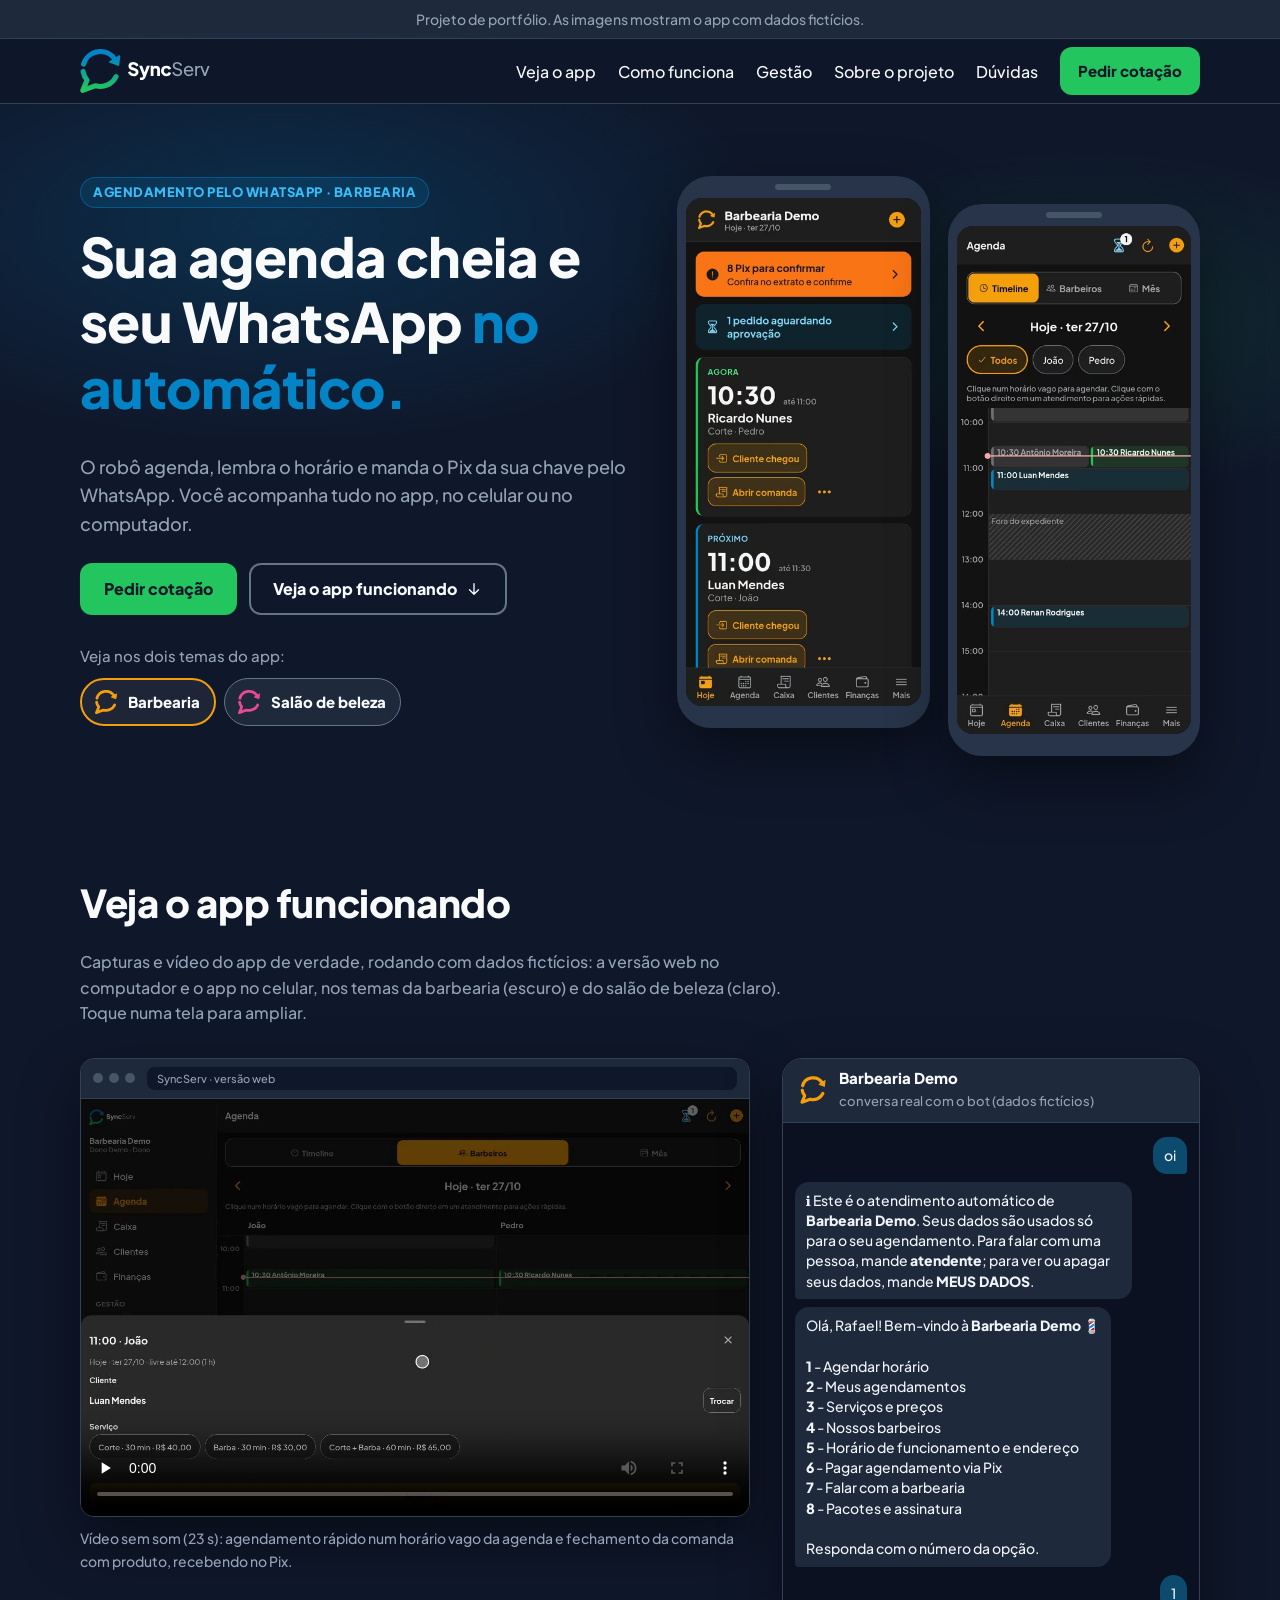
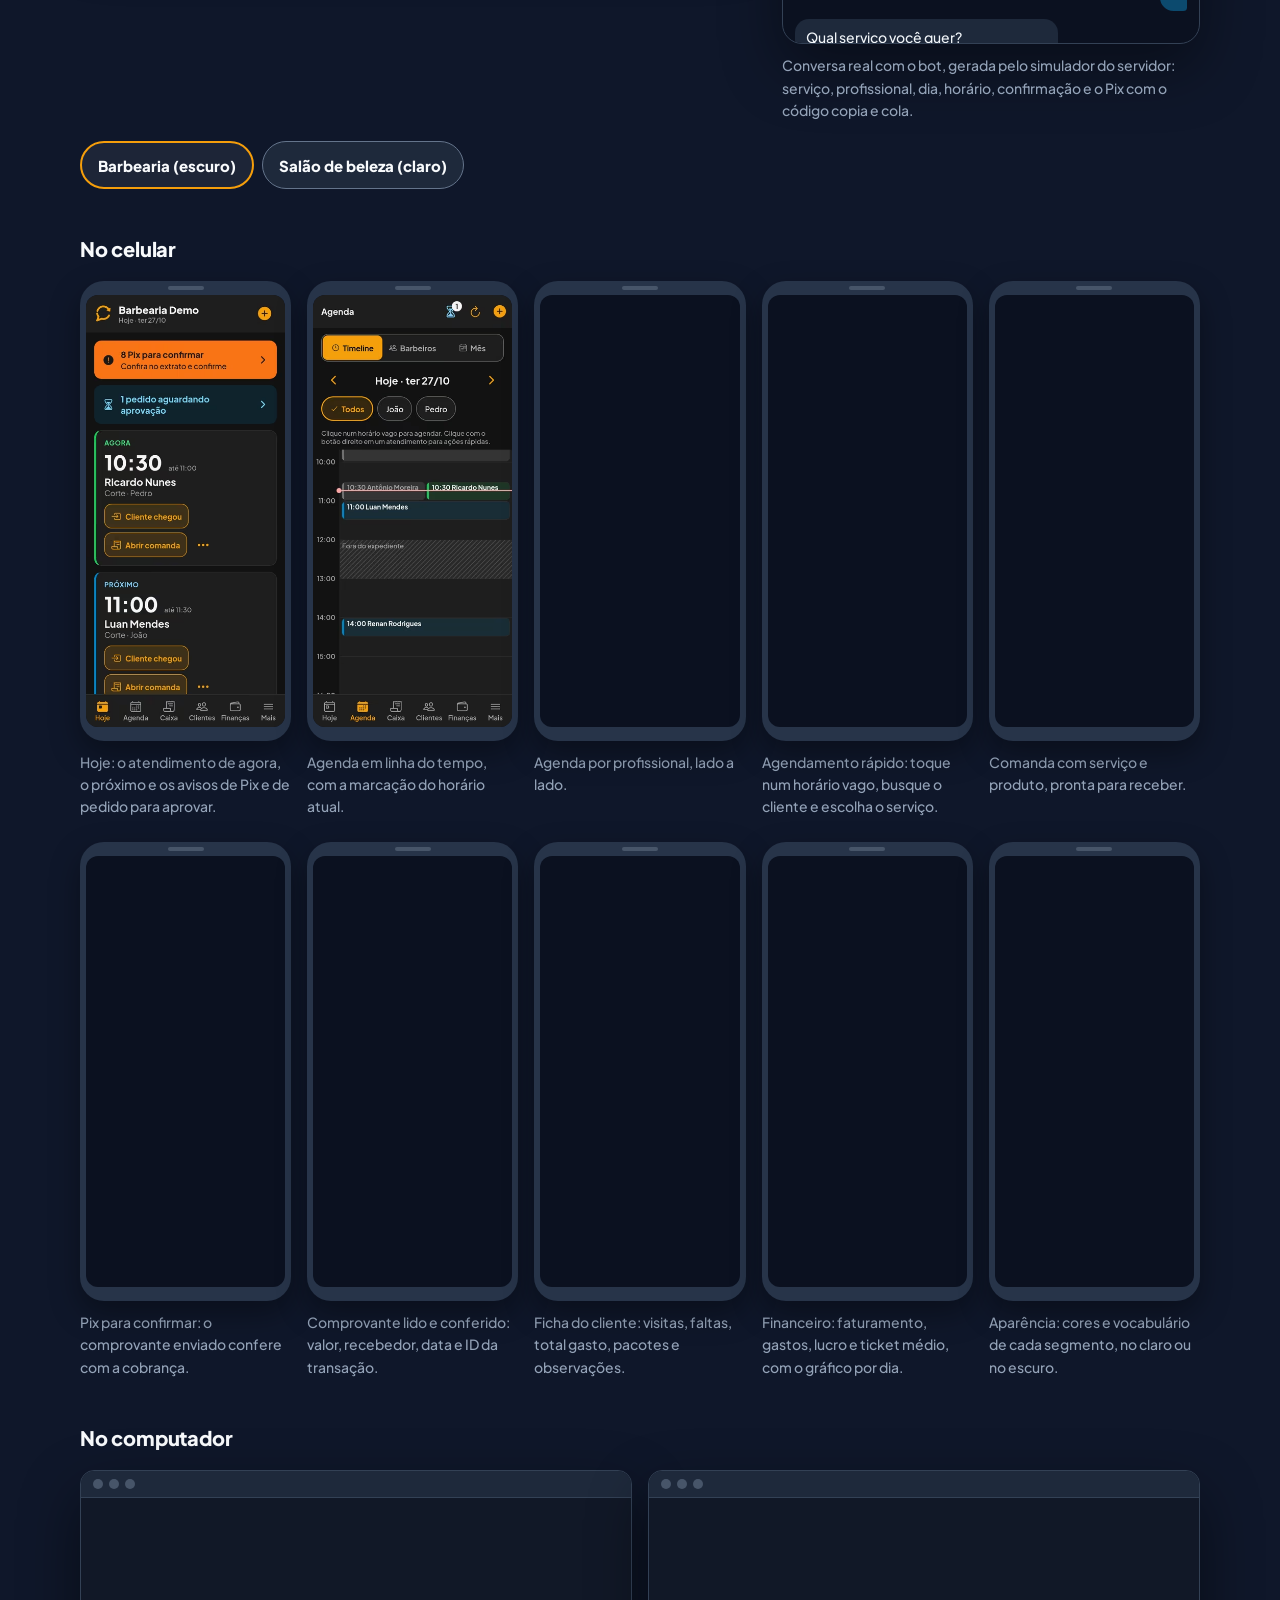
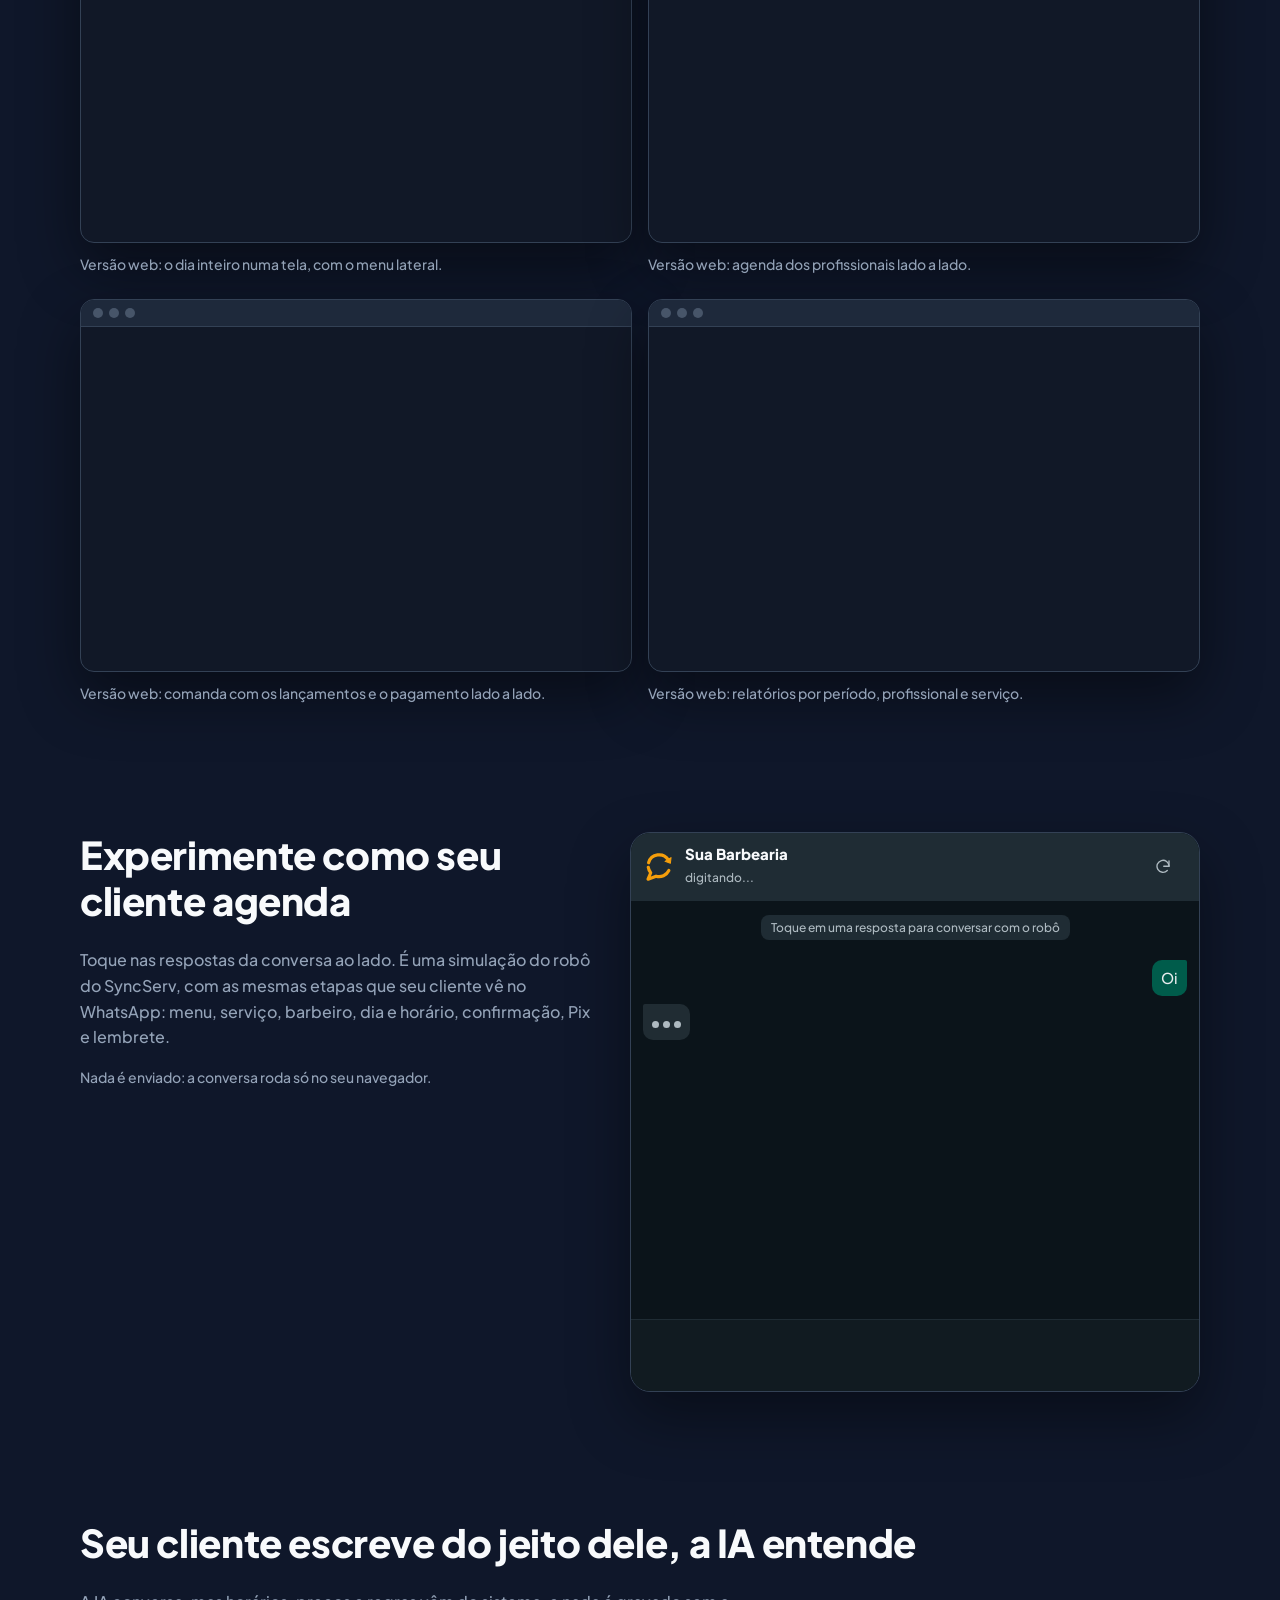
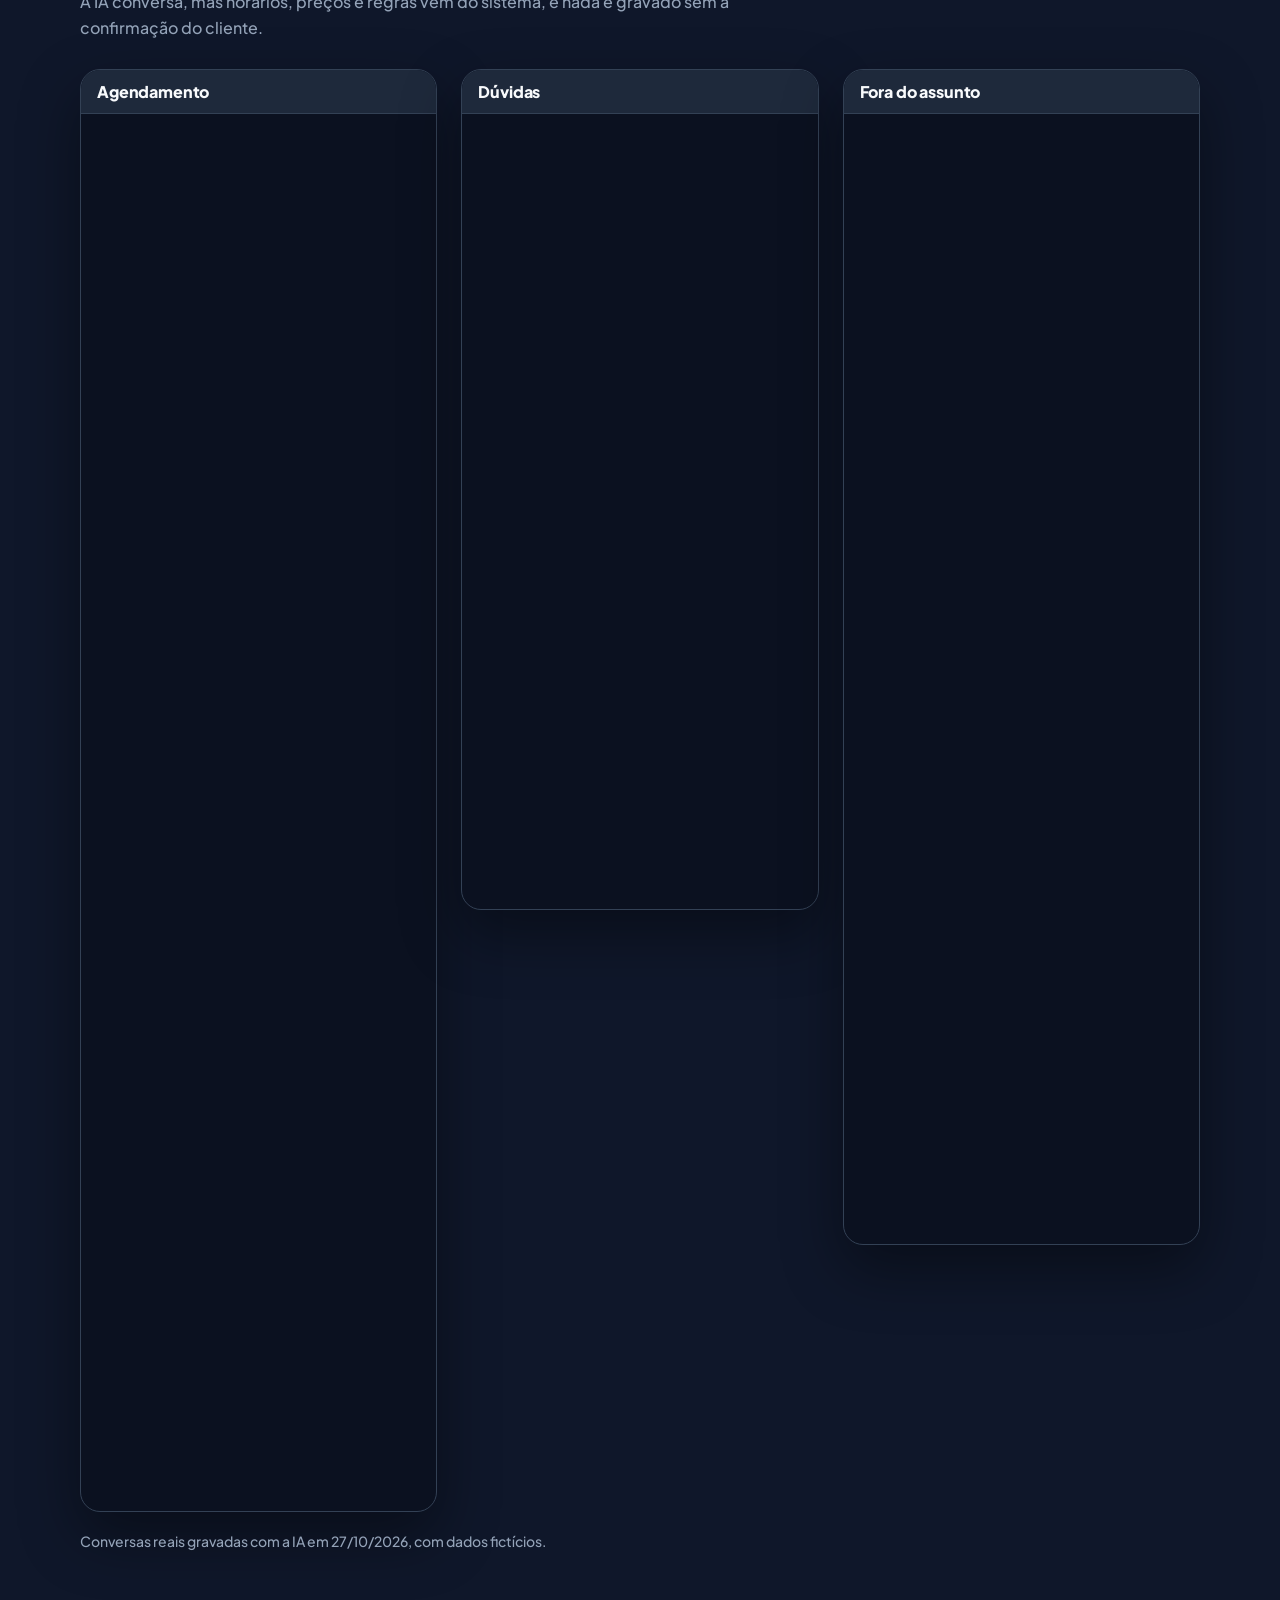
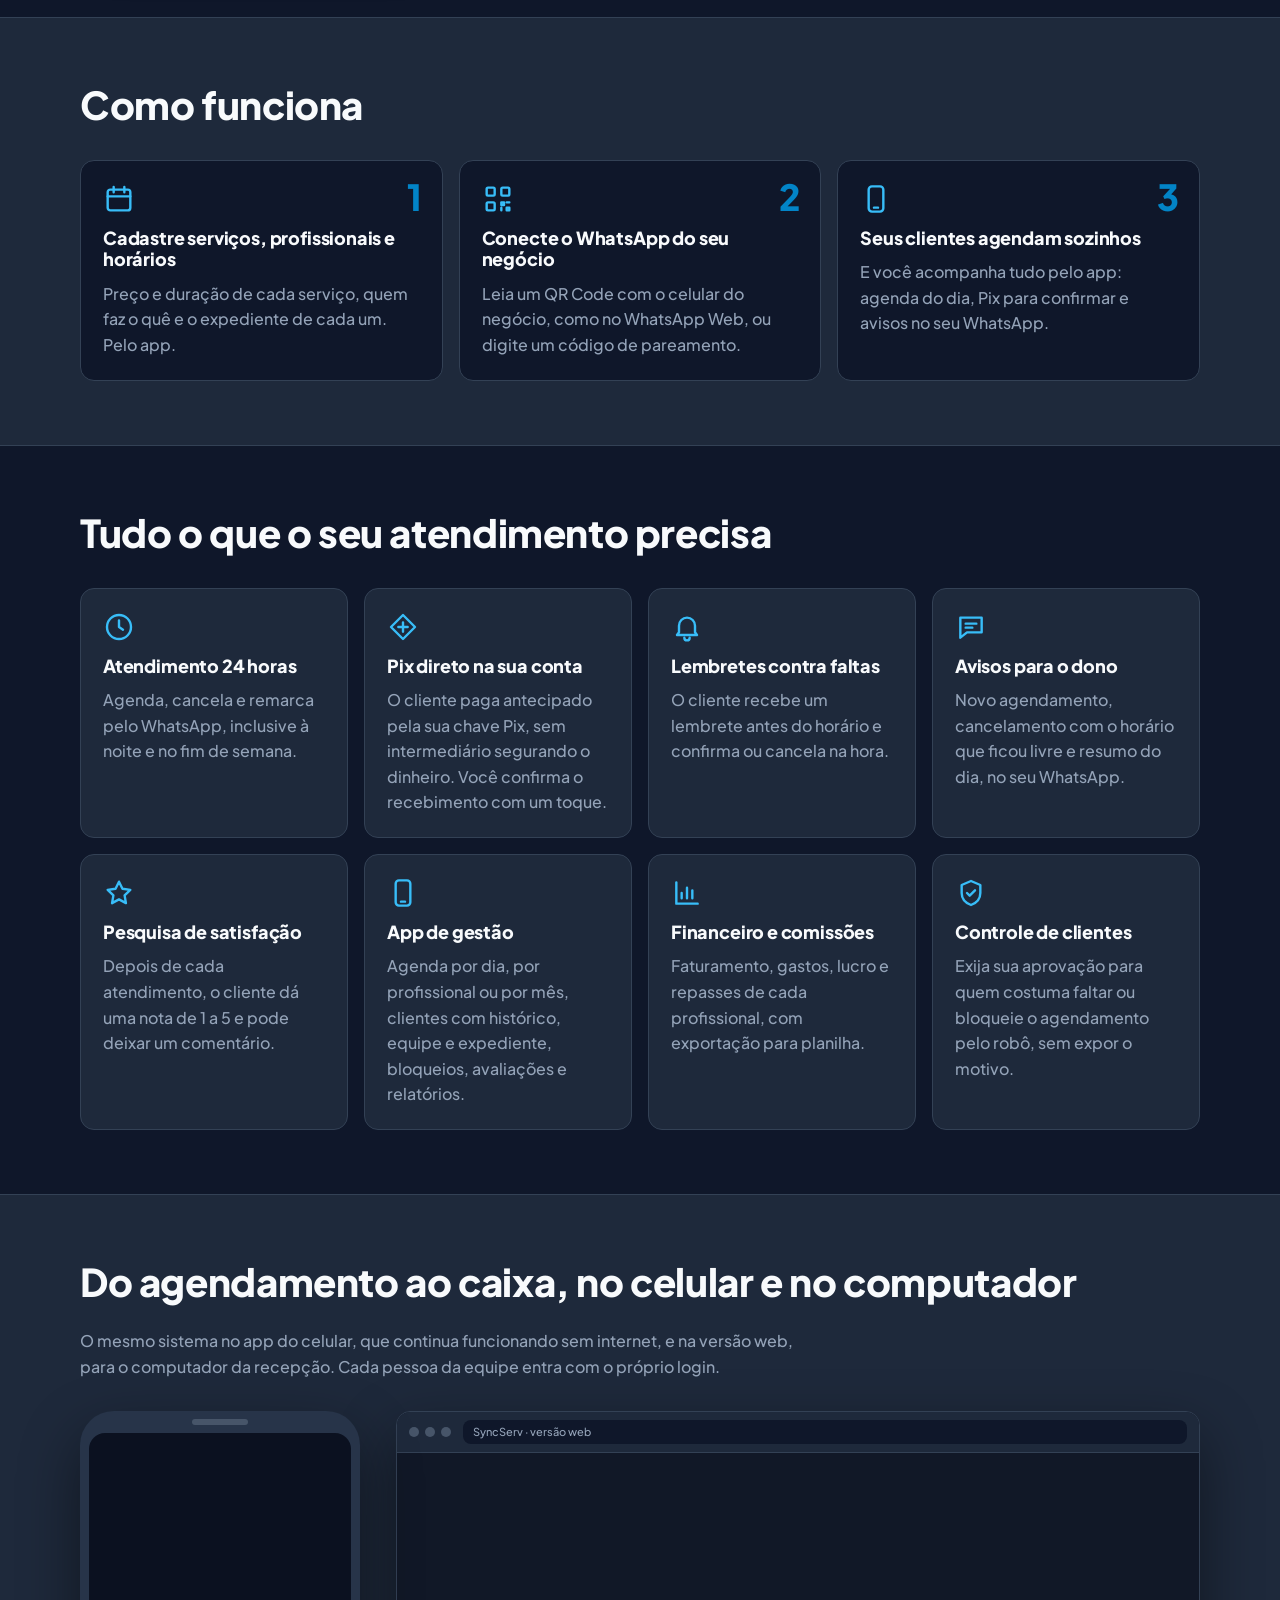
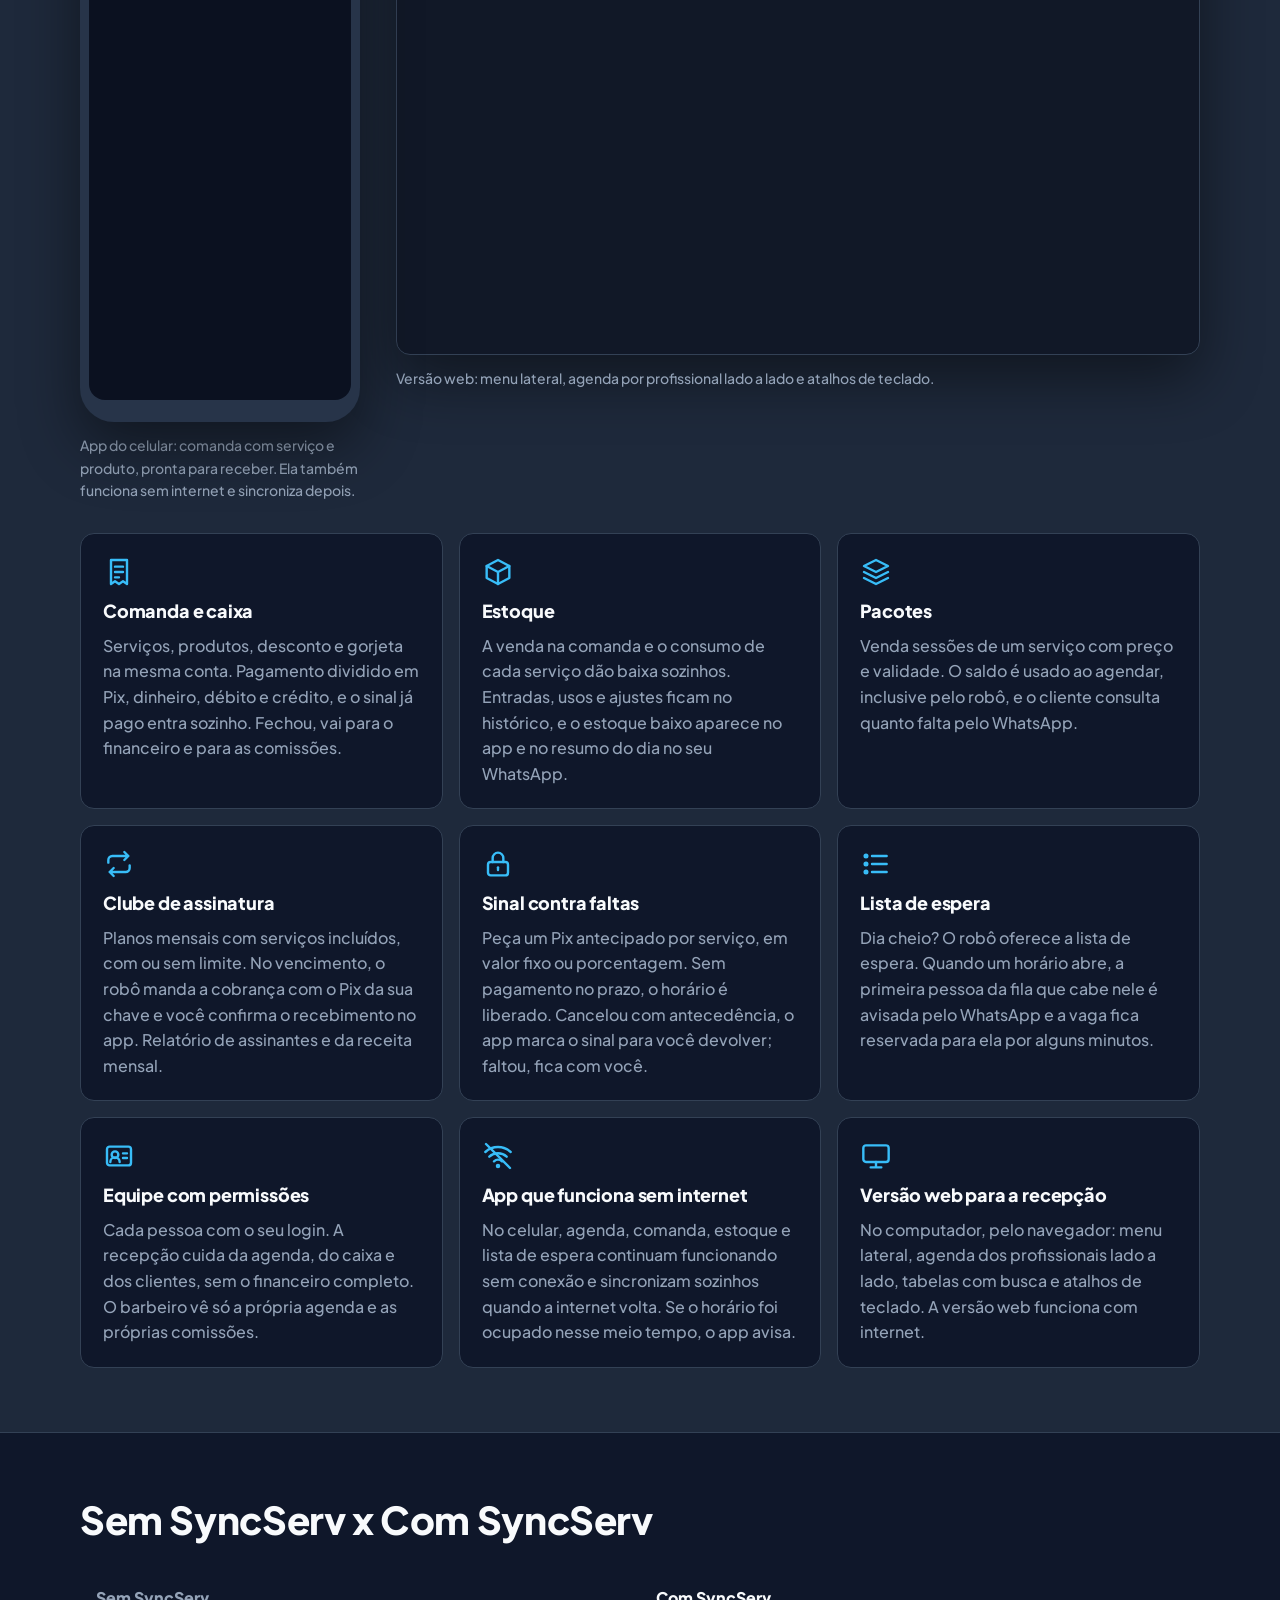
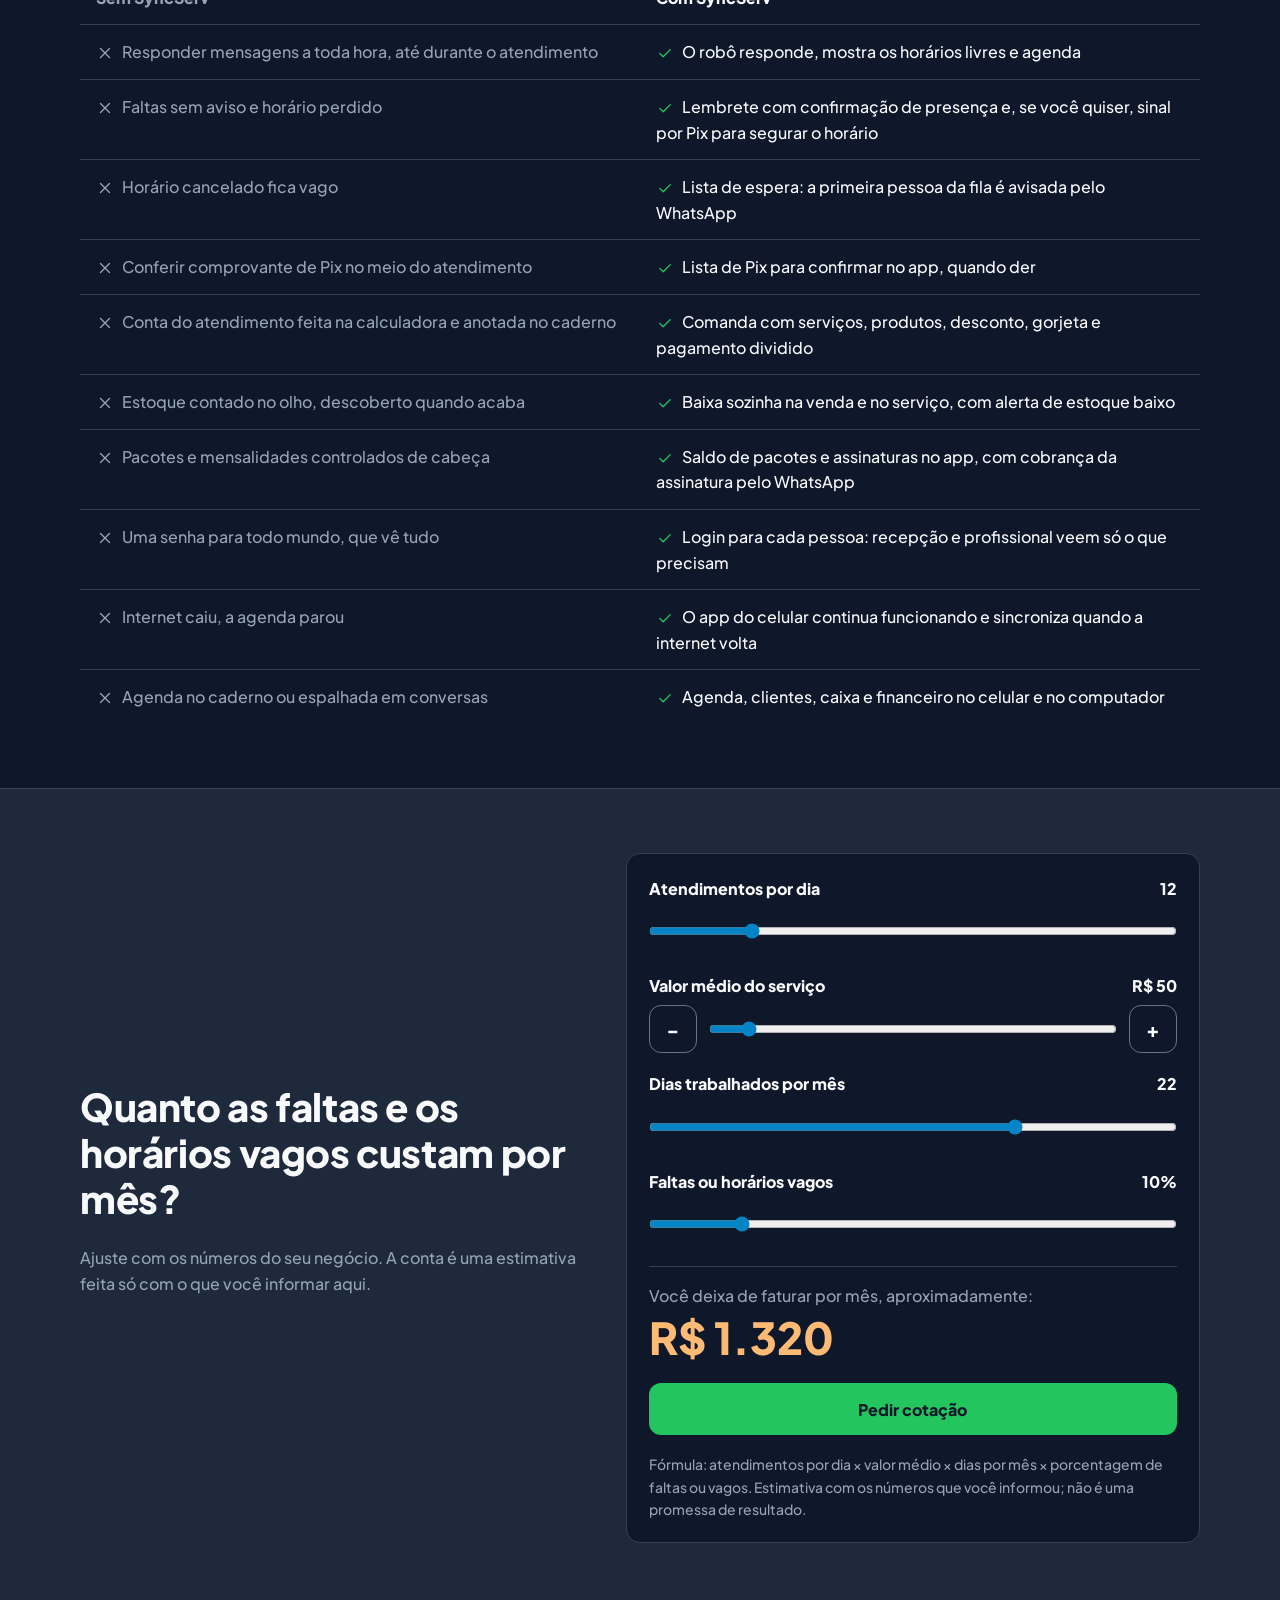
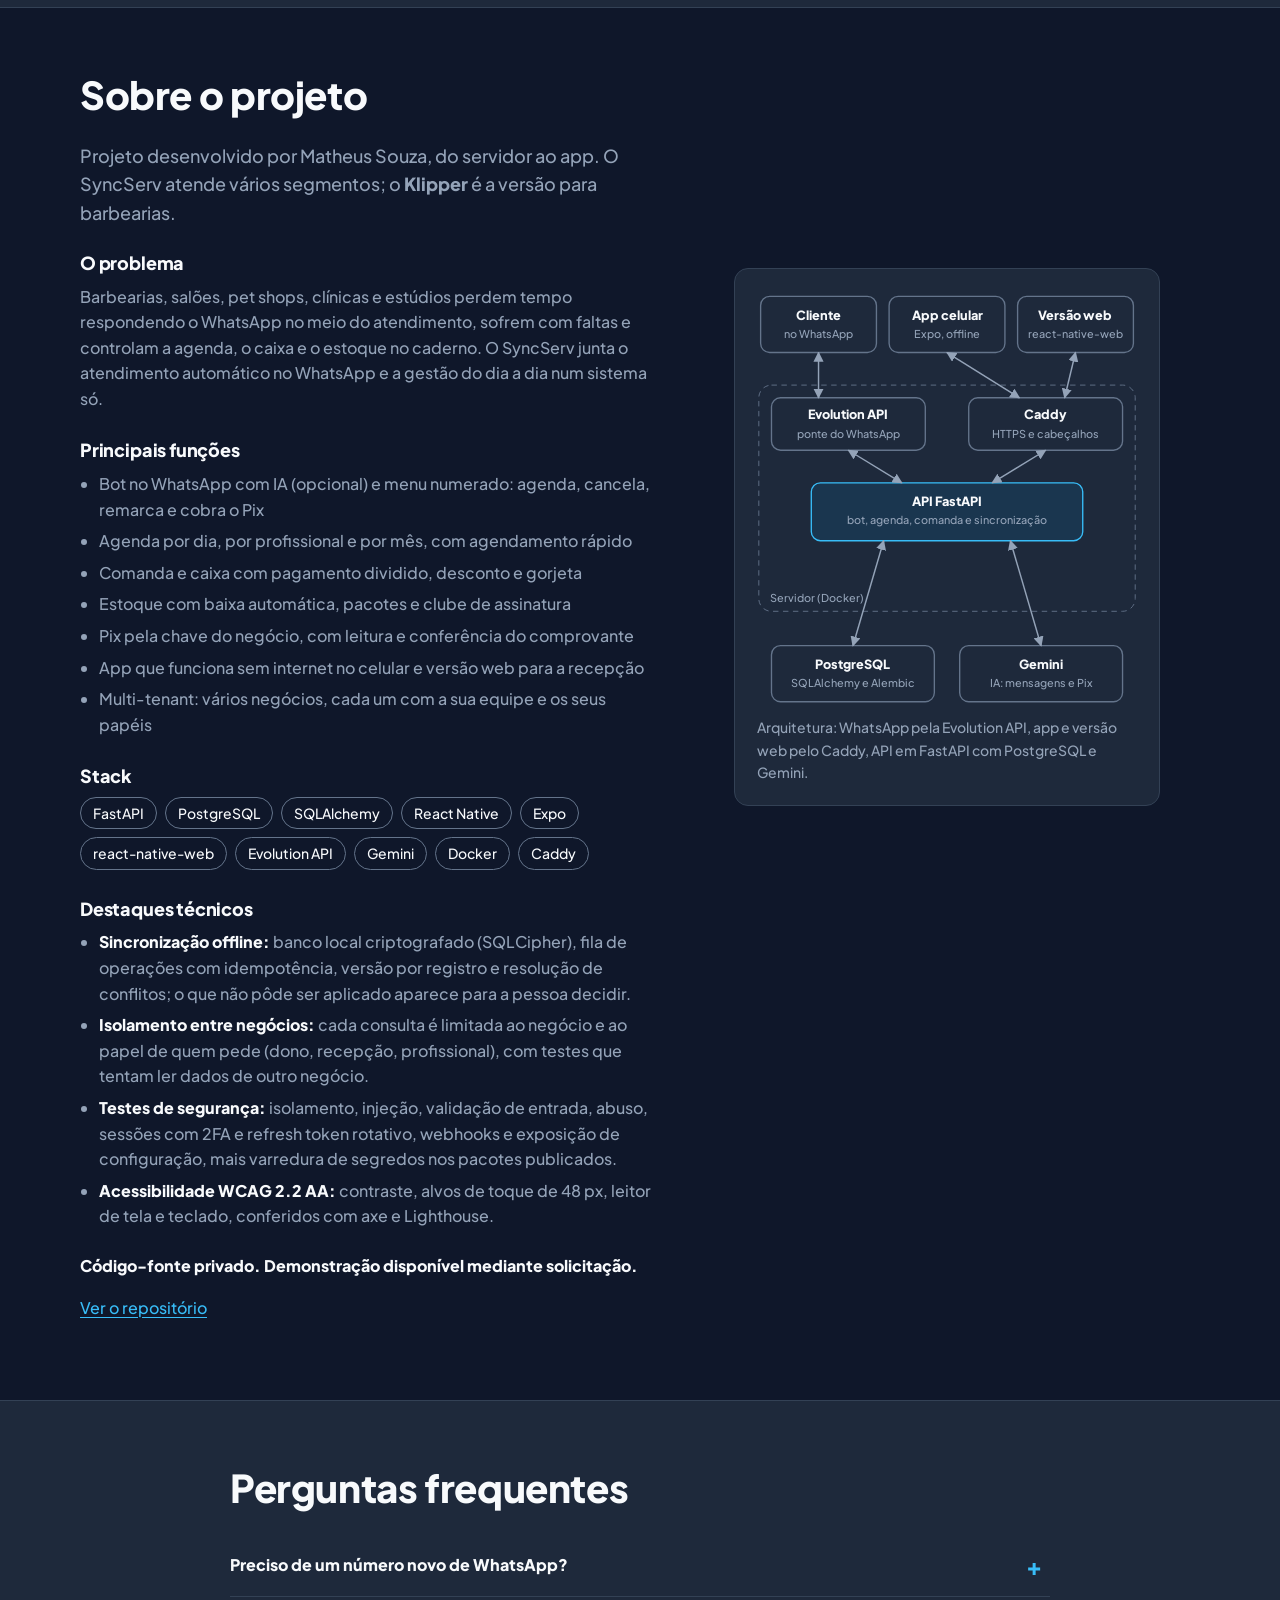
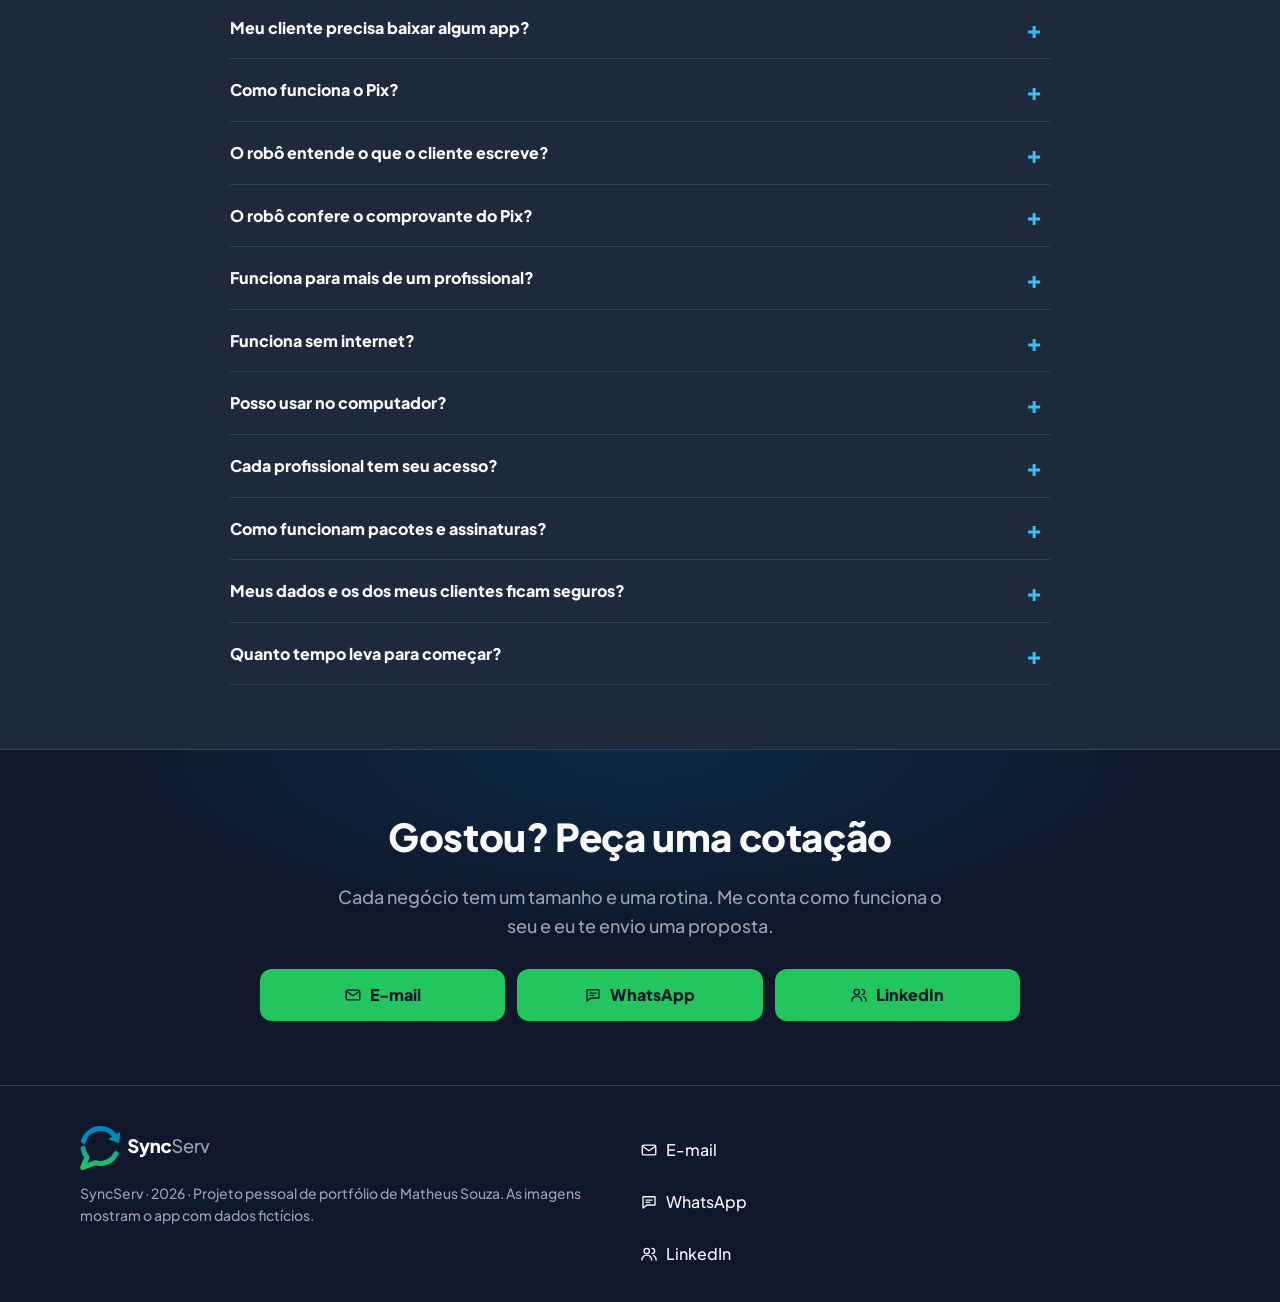
==== commit 94efdcc2: "Atualiza site do portfólio (2026-10-27)" ====
--- a/index.html
+++ b/index.html
@@ -55,7 +55,7 @@
 </script>
 
 <link href="styles.css?v=e4506690d2" rel="stylesheet"/>
-<link href="portfolio.css?v=8e1b07a333" rel="stylesheet"/>
+<link href="portfolio.css?v=16ae0bf10d" rel="stylesheet"/>
 </head>
 <body>
 
@@ -250,6 +250,29 @@
 </div>
 </div>
 </section>
+<section aria-labelledby="ia-title" class="section" id="ia">
+<div class="wrap">
+<h2 id="ia-title">Seu cliente escreve do jeito dele, a IA entende</h2>
+<p class="muted intro">A IA conversa, mas horários, preços e regras vêm do sistema, e nada é gravado sem a confirmação do cliente.</p>
+<div aria-label="Conversas de exemplo" class="pf-ai__tabs" hidden="" role="tablist"><button aria-controls="ia-card-0" aria-selected="true" class="pf-ai__tab" id="ia-tab-0" role="tab" type="button">Agendamento</button><button aria-controls="ia-card-1" aria-selected="false" class="pf-ai__tab" id="ia-tab-1" role="tab" tabindex="-1" type="button">Dúvidas</button><button aria-controls="ia-card-2" aria-selected="false" class="pf-ai__tab" id="ia-tab-2" role="tab" tabindex="-1" type="button">Fora do assunto</button></div>
+<div class="pf-ai"><div aria-labelledby="ia-agendamento" class="pf-ai__card" id="ia-card-0" role="group"><h3 class="pf-ai__title" id="ia-agendamento">Agendamento</h3><ol aria-label="Conversa: Agendamento" class="pf-ai__log"><li class="pf-msg pf-msg--client"><span class="sr-only">Cliente: </span>quero cortar o cabelo amanhã depois das 17h com o João</li><li class="pf-ai__step"><svg aria-hidden="true" class="ic ic--xs" viewbox="0 0 24 24"><circle cx="11" cy="11" r="6.5"></circle><path d="M16 16l4.5 4.5"></path></svg><span><span class="sr-only">Etapa: </span>Consultou os serviços e os preços</span></li><li class="pf-ai__step"><svg aria-hidden="true" class="ic ic--xs" viewbox="0 0 24 24"><circle cx="11" cy="11" r="6.5"></circle><path d="M16 16l4.5 4.5"></path></svg><span><span class="sr-only">Etapa: </span>Consultou os profissionais e o que cada um faz</span></li><li class="pf-ai__step"><svg aria-hidden="true" class="ic ic--xs" viewbox="0 0 24 24"><circle cx="11" cy="11" r="6.5"></circle><path d="M16 16l4.5 4.5"></path></svg><span><span class="sr-only">Etapa: </span>Consultou horários livres de corte amanhã depois das 17:00 com João (4 encontrados)</span></li><li class="pf-msg pf-msg--bot pf-msg--sys"><span class="sr-only">Sistema: </span><span aria-hidden="true" class="pf-msg__tag">Mensagem automática do sistema</span>ℹ️ Este é o atendimento automático de <b>Barbearia Demo</b>. Seus dados são usados só para o seu agendamento. Para falar com uma pessoa, mande <b>atendente</b>; para ver ou apagar seus dados, mande <b>MEUS DADOS</b>.</li><li class="pf-msg pf-msg--bot"><span class="sr-only">Atendente IA: </span>Encontrei horários com o João amanhã após as 17h: às 17:00, 17:30, 18:00 ou 18:30. Qual deles fica melhor para você e qual é o seu nome? ✂️</li><li class="pf-msg pf-msg--client"><span class="sr-only">Cliente: </span>pode ser às 17h. meu nome é Rafael</li><li class="pf-ai__step"><svg aria-hidden="true" class="ic ic--xs" viewbox="0 0 24 24"><circle cx="11" cy="11" r="6.5"></circle><path d="M16 16l4.5 4.5"></path></svg><span><span class="sr-only">Etapa: </span>Consultou os serviços e os preços</span></li><li class="pf-ai__step"><svg aria-hidden="true" class="ic ic--xs" viewbox="0 0 24 24"><circle cx="11" cy="11" r="6.5"></circle><path d="M16 16l4.5 4.5"></path></svg><span><span class="sr-only">Etapa: </span>Consultou os profissionais e o que cada um faz</span></li><li class="pf-ai__step"><svg aria-hidden="true" class="ic ic--xs" viewbox="0 0 24 24"><circle cx="11" cy="11" r="6.5"></circle><path d="M16 16l4.5 4.5"></path></svg><span><span class="sr-only">Etapa: </span>Salvou o nome que o cliente informou</span></li><li class="pf-ai__step"><svg aria-hidden="true" class="ic ic--xs" viewbox="0 0 24 24"><circle cx="11" cy="11" r="6.5"></circle><path d="M16 16l4.5 4.5"></path></svg><span><span class="sr-only">Etapa: </span>Pediu ao sistema o resumo para o cliente confirmar (nada gravado ainda)</span></li><li class="pf-msg pf-msg--bot pf-msg--sys"><span class="sr-only">Sistema: </span><span aria-hidden="true" class="pf-msg__tag">Mensagem automática do sistema</span>Confirma o agendamento?
+
+✂️ <b>Corte</b> com João
+📅 Amanhã (qui 29/10) às 17:00
+💰 R$ 40,00<ul aria-label="Opções oferecidas" class="pf-ai__btns"><li>Confirmar</li><li>Escolher outro horário</li><li>Desistir</li></ul></li><li class="pf-msg pf-msg--client"><span class="sr-only">Cliente: </span>1 <span class="pf-msg__choice">(Confirmar)</span></li><li class="pf-ai__step"><svg aria-hidden="true" class="ic ic--xs"><use href="#i-check"></use></svg><span><span class="sr-only">Etapa: </span>O sistema conferiu as regras da agenda e gravou o agendamento</span></li><li class="pf-msg pf-msg--bot pf-msg--sys"><span class="sr-only">Sistema: </span><span aria-hidden="true" class="pf-msg__tag">Mensagem automática do sistema</span>✅ Agendado!
+
+✂️ <b>Corte</b> com João
+📅 Amanhã (qui 29/10) às 17:00
+💰 R$ 40,00
+
+Quer adiantar o pagamento?<ul aria-label="Opções oferecidas" class="pf-ai__btns"><li>Pagar agora via Pix</li><li>Pagar na barbearia</li></ul></li></ol></div><div aria-labelledby="ia-duvidas" class="pf-ai__card" id="ia-card-1" role="group"><h3 class="pf-ai__title" id="ia-duvidas">Dúvidas</h3><ol aria-label="Conversa: Dúvidas" class="pf-ai__log"><li class="pf-msg pf-msg--client"><span class="sr-only">Cliente: </span>qnto ta o degrade? vcs abrem sabado?</li><li class="pf-ai__step"><svg aria-hidden="true" class="ic ic--xs" viewbox="0 0 24 24"><circle cx="11" cy="11" r="6.5"></circle><path d="M16 16l4.5 4.5"></path></svg><span><span class="sr-only">Etapa: </span>Consultou os serviços e os preços</span></li><li class="pf-ai__step"><svg aria-hidden="true" class="ic ic--xs" viewbox="0 0 24 24"><circle cx="11" cy="11" r="6.5"></circle><path d="M16 16l4.5 4.5"></path></svg><span><span class="sr-only">Etapa: </span>Consultou horário de funcionamento, endereço e formas de pagamento</span></li><li class="pf-msg pf-msg--bot pf-msg--sys"><span class="sr-only">Sistema: </span><span aria-hidden="true" class="pf-msg__tag">Mensagem automática do sistema</span>ℹ️ Este é o atendimento automático de <b>Barbearia Demo</b>. Seus dados são usados só para o seu agendamento. Para falar com uma pessoa, mande <b>atendente</b>; para ver ou apagar seus dados, mande <b>MEUS DADOS</b>.</li><li class="pf-msg pf-msg--bot"><span class="sr-only">Atendente IA: </span>O corte custa R$ 40,00 e no sábado funcionamos das 09:00 às 12:00. Quer agendar um horário para este sábado? ✂️</li><li class="pf-msg pf-msg--client"><span class="sr-only">Cliente: </span>aceita pix ou cartao?</li><li class="pf-ai__step"><svg aria-hidden="true" class="ic ic--xs" viewbox="0 0 24 24"><circle cx="11" cy="11" r="6.5"></circle><path d="M16 16l4.5 4.5"></path></svg><span><span class="sr-only">Etapa: </span>Consultou horário de funcionamento, endereço e formas de pagamento</span></li><li class="pf-msg pf-msg--bot"><span class="sr-only">Atendente IA: </span>Aceitamos Pix antecipado pelo WhatsApp! Sobre outras formas, não tenho essa informação, mas posso te transferir para a equipe se preferir. 💳</li><li class="pf-msg pf-msg--client"><span class="sr-only">Cliente: </span>show, valeu</li><li class="pf-msg pf-msg--bot"><span class="sr-only">Atendente IA: </span>Por nada! Se precisar agendar um horário ou tirar mais alguma dúvida, é só me chamar. 😊</li></ol></div><div aria-labelledby="ia-fora-do-assunto" class="pf-ai__card" id="ia-card-2" role="group"><h3 class="pf-ai__title" id="ia-fora-do-assunto">Fora do assunto</h3><ol aria-label="Conversa: Fora do assunto" class="pf-ai__log"><li class="pf-msg pf-msg--client"><span class="sr-only">Cliente: </span>qual o melhor time do Brasil?</li><li class="pf-ai__step"><svg aria-hidden="true" class="ic ic--xs" viewbox="0 0 24 24"><circle cx="11" cy="11" r="6.5"></circle><path d="M16 16l4.5 4.5"></path></svg><span><span class="sr-only">Etapa: </span>Marcou a mensagem como fora do assunto</span></li><li class="pf-msg pf-msg--bot pf-msg--sys"><span class="sr-only">Sistema: </span><span aria-hidden="true" class="pf-msg__tag">Mensagem automática do sistema</span>ℹ️ Este é o atendimento automático de <b>Barbearia Demo</b>. Seus dados são usados só para o seu agendamento. Para falar com uma pessoa, mande <b>atendente</b>; para ver ou apagar seus dados, mande <b>MEUS DADOS</b>.</li><li class="pf-msg pf-msg--bot pf-msg--sys"><span class="sr-only">Sistema: </span><span aria-hidden="true" class="pf-msg__tag">Mensagem automática do sistema</span>Aqui eu só consigo ajudar com agendamentos e informações da barbearia. Quer marcar um horário?</li><li class="pf-msg pf-msg--client"><span class="sr-only">Cliente: </span>kkk ta bom. tem horario pra fazer a barba hoje a tarde?</li><li class="pf-ai__step"><svg aria-hidden="true" class="ic ic--xs" viewbox="0 0 24 24"><circle cx="11" cy="11" r="6.5"></circle><path d="M16 16l4.5 4.5"></path></svg><span><span class="sr-only">Etapa: </span>Consultou os serviços e os preços</span></li><li class="pf-ai__step"><svg aria-hidden="true" class="ic ic--xs" viewbox="0 0 24 24"><circle cx="11" cy="11" r="6.5"></circle><path d="M16 16l4.5 4.5"></path></svg><span><span class="sr-only">Etapa: </span>Consultou horários livres de barba hoje depois das 12:00 até as 18:00 (8 encontrados)</span></li><li class="pf-msg pf-msg--bot"><span class="sr-only">Atendente IA: </span>Temos horários hoje à tarde para barba: às 13:00, 14:00, 14:30, 15:00 ou 15:30. Qual prefere e qual é o seu nome? ✂️</li><li class="pf-msg pf-msg--client"><span class="sr-only">Cliente: </span>fechou, 13h. sou o Lucas</li><li class="pf-ai__step"><svg aria-hidden="true" class="ic ic--xs" viewbox="0 0 24 24"><circle cx="11" cy="11" r="6.5"></circle><path d="M16 16l4.5 4.5"></path></svg><span><span class="sr-only">Etapa: </span>Consultou os serviços e os preços</span></li><li class="pf-ai__step"><svg aria-hidden="true" class="ic ic--xs" viewbox="0 0 24 24"><circle cx="11" cy="11" r="6.5"></circle><path d="M16 16l4.5 4.5"></path></svg><span><span class="sr-only">Etapa: </span>Salvou o nome que o cliente informou</span></li><li class="pf-ai__step"><svg aria-hidden="true" class="ic ic--xs" viewbox="0 0 24 24"><circle cx="11" cy="11" r="6.5"></circle><path d="M16 16l4.5 4.5"></path></svg><span><span class="sr-only">Etapa: </span>Consultou horários livres de barba hoje depois das 12:00 até as 18:00 (8 encontrados)</span></li><li class="pf-ai__step"><svg aria-hidden="true" class="ic ic--xs" viewbox="0 0 24 24"><circle cx="11" cy="11" r="6.5"></circle><path d="M16 16l4.5 4.5"></path></svg><span><span class="sr-only">Etapa: </span>Pediu ao sistema o resumo para o cliente confirmar (nada gravado ainda)</span></li><li class="pf-msg pf-msg--bot pf-msg--sys"><span class="sr-only">Sistema: </span><span aria-hidden="true" class="pf-msg__tag">Mensagem automática do sistema</span>Confirma o agendamento?
+
+✂️ <b>Barba</b> com Pedro
+📅 Hoje (qua 28/10) às 13:00
+💰 R$ 30,00<ul aria-label="Opções oferecidas" class="pf-ai__btns"><li>Confirmar</li><li>Escolher outro horário</li><li>Desistir</li></ul></li></ol></div></div>
+<p class="pf-ai__seal small">Conversas reais gravadas com a IA em 27/10/2026, com dados fictícios.</p>
+</div>
+</section>
 
 <section aria-labelledby="how-title" class="section section--alt" id="como-funciona">
 <div class="wrap">
@@ -636,6 +659,6 @@
 </div>
 </dialog>
 <script defer="" src="main.js?v=99621c8e9b"></script>
-<script defer="" src="portfolio.js?v=5d6cf9dee4"></script>
+<script defer="" src="portfolio.js?v=4feb20b07a"></script>
 </body>
 </html>
--- a/portfolio.css
+++ b/portfolio.css
@@ -58,6 +58,33 @@
 .pf-msg b { font-weight: 800; }
 .pf-msg--code { font-size: .8125rem; color: #CBD5E1; }
 
+/* Atendimento com IA: conversas reais gravadas, estáticas (sem campo de texto). Lado a lado no computador; no
+   celular e no tablet, abas (com JS) ou as três empilhadas (sem JS). */
+.ic--xs { width: 16px; height: 16px; }
+.pf-ai { display: grid; gap: 24px; margin-top: 28px; }
+@media (min-width: 1000px) { .pf-ai { grid-template-columns: repeat(3, minmax(0, 1fr)); align-items: start; } }
+.pf-ai__card { min-width: 0; background: #0B1120; border: 1px solid var(--border); border-radius: 20px; box-shadow: 0 24px 60px rgba(0, 0, 0, .4); overflow: hidden; }
+.pf-ai__title { margin: 0; padding: 12px 16px; font-size: 1rem; background: var(--surface); border-bottom: 1px solid var(--border); }
+.pf-ai__log { list-style: none; margin: 0; padding: 14px 12px 18px; display: flex; flex-direction: column; gap: 8px; font-size: .9375rem; line-height: 1.45; }
+.pf-ai .pf-msg { max-width: 90%; }
+.pf-msg--sys { background: #131C2E; border: 1px solid var(--control); }
+.pf-msg__tag { display: block; margin-bottom: 2px; font-size: .875rem; color: var(--muted); }
+.pf-msg__choice { color: #BAE6FD; }
+.pf-ai__step { display: flex; align-items: flex-start; gap: 6px; padding: 0 4px; font-size: .875rem; line-height: 1.4; color: var(--muted); }
+.pf-ai__step .ic { margin-top: 1px; }
+.pf-ai__btns { list-style: none; padding: 0; margin: 8px 0 2px; display: grid; gap: 6px; white-space: normal; }
+.pf-ai__btns li { padding: 7px 10px; text-align: center; border-radius: 10px; border: 1px solid var(--control); background: #0F172A; color: var(--blue-text); font-weight: 800; cursor: default; }
+.pf-ai__seal { margin: 18px 0 0; color: var(--muted); }
+.pf-ai__tabs { display: flex; flex-wrap: wrap; gap: 8px; margin-top: 24px; }
+.pf-ai__tab { min-height: 48px; padding: 8px 16px; border-radius: 999px; border: 1px solid var(--control); background: var(--surface); color: var(--text); font: 800 .9375rem var(--font); cursor: pointer; }
+.pf-ai__tab[aria-selected="true"] { border: 2px solid var(--blue-text); background: rgba(255, 255, 255, .06); }
+.pf-ai__tabs + .pf-ai { margin-top: 16px; }
+@media (min-width: 1000px) { .pf-ai__tabs { display: none; } .pf-ai__tabs + .pf-ai { margin-top: 28px; } }
+@media (max-width: 999px) { .pf-ai__card[data-off] { display: none; } }
+/* Entrada das mensagens uma a uma (só com JS e sem prefers-reduced-motion) */
+.pf-ai--anim .pf-ai__log > li.is-in { transition: opacity .35s ease, transform .35s ease; }
+.pf-ai--anim .pf-ai__log > li:not(.is-in) { opacity: 0; transform: translateY(6px); }
+
 /* Cotação */
 .pf-quote { max-width: 760px; margin-inline: auto; text-align: center; }
 .pf-quote .lead { margin-inline: auto; }
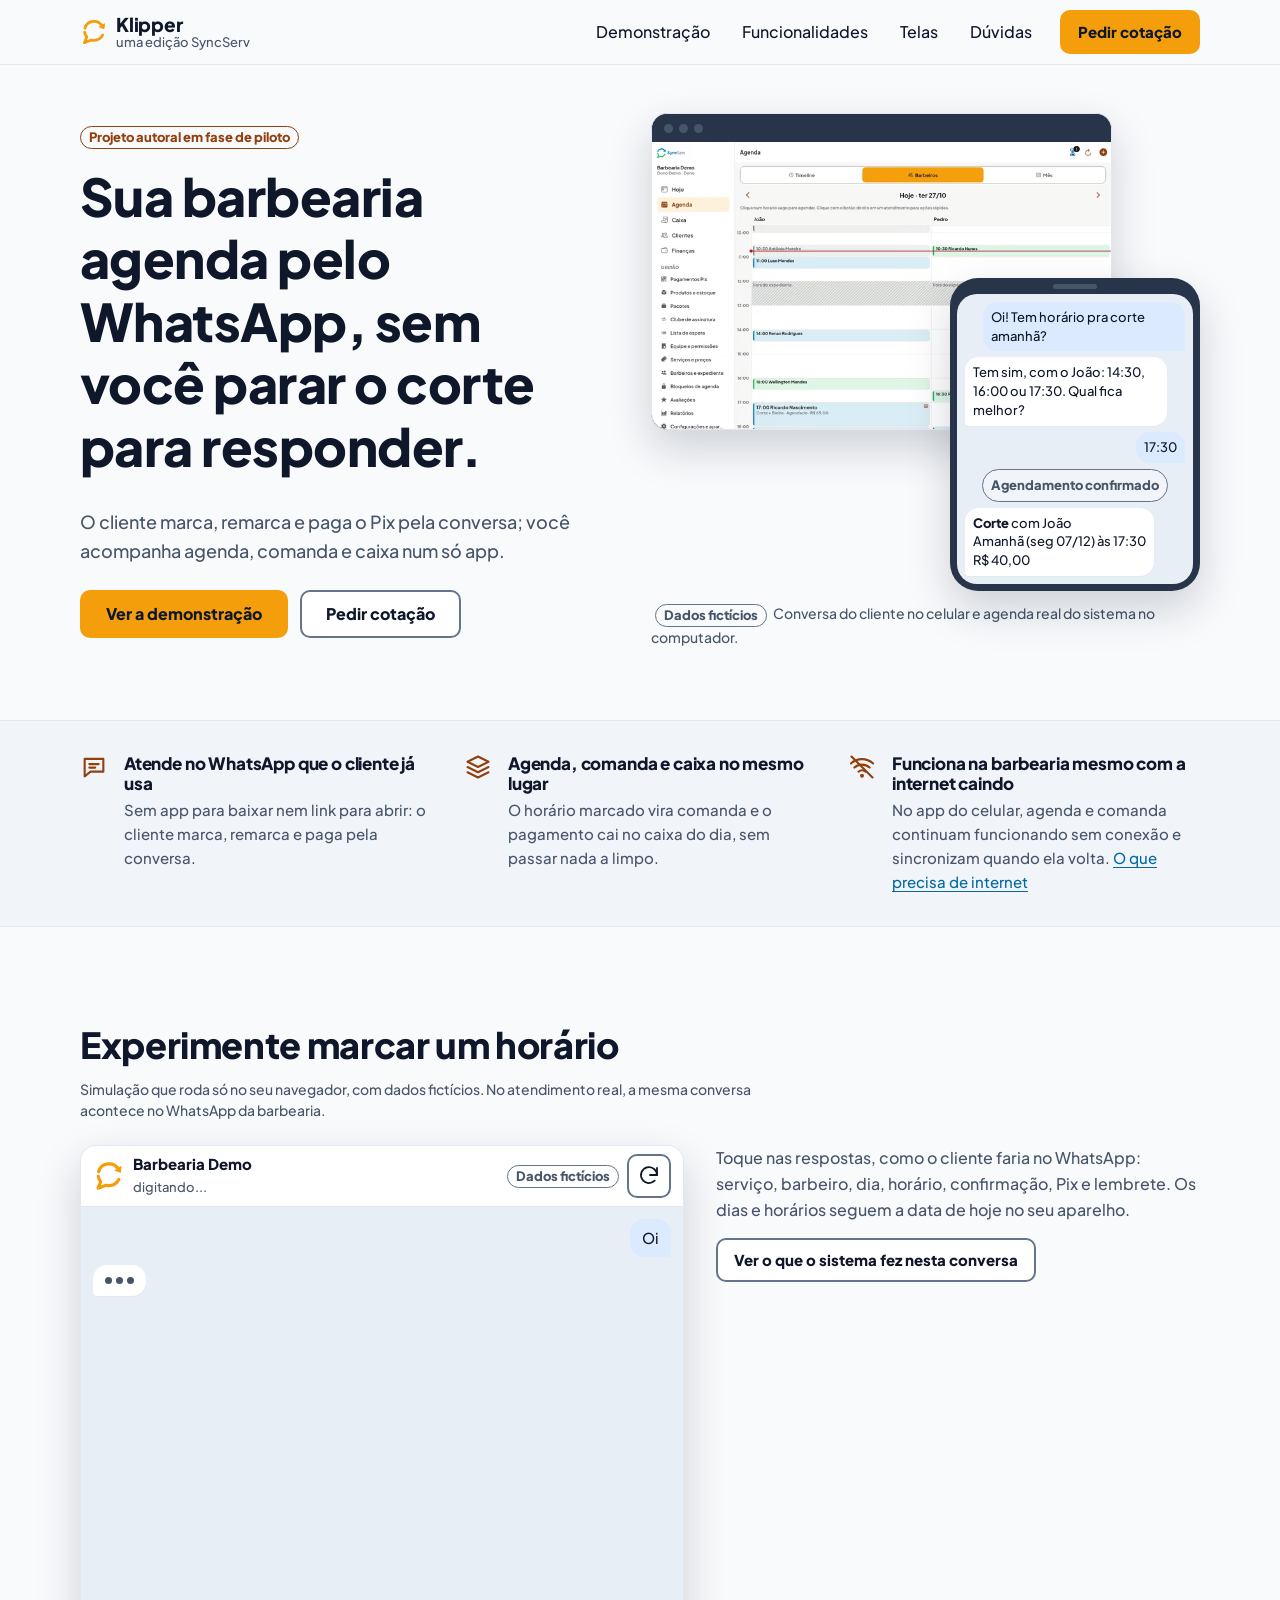
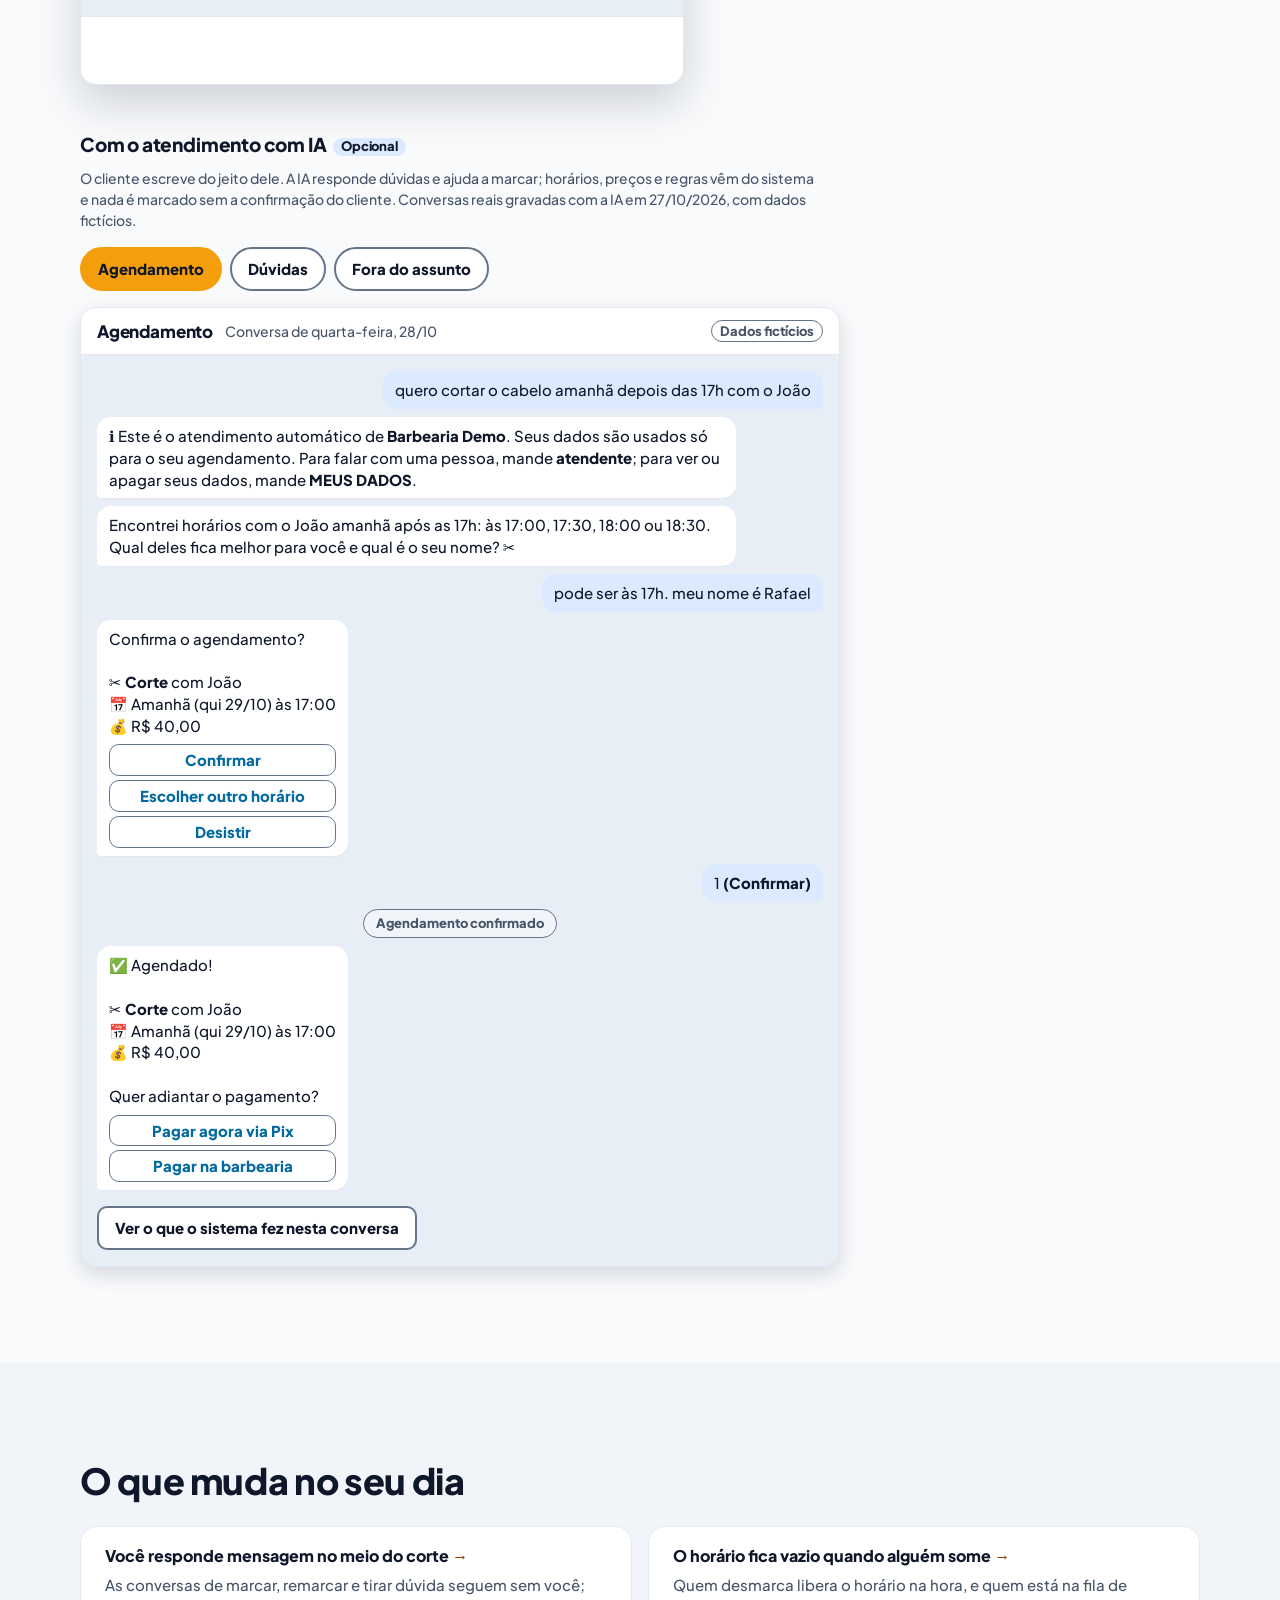
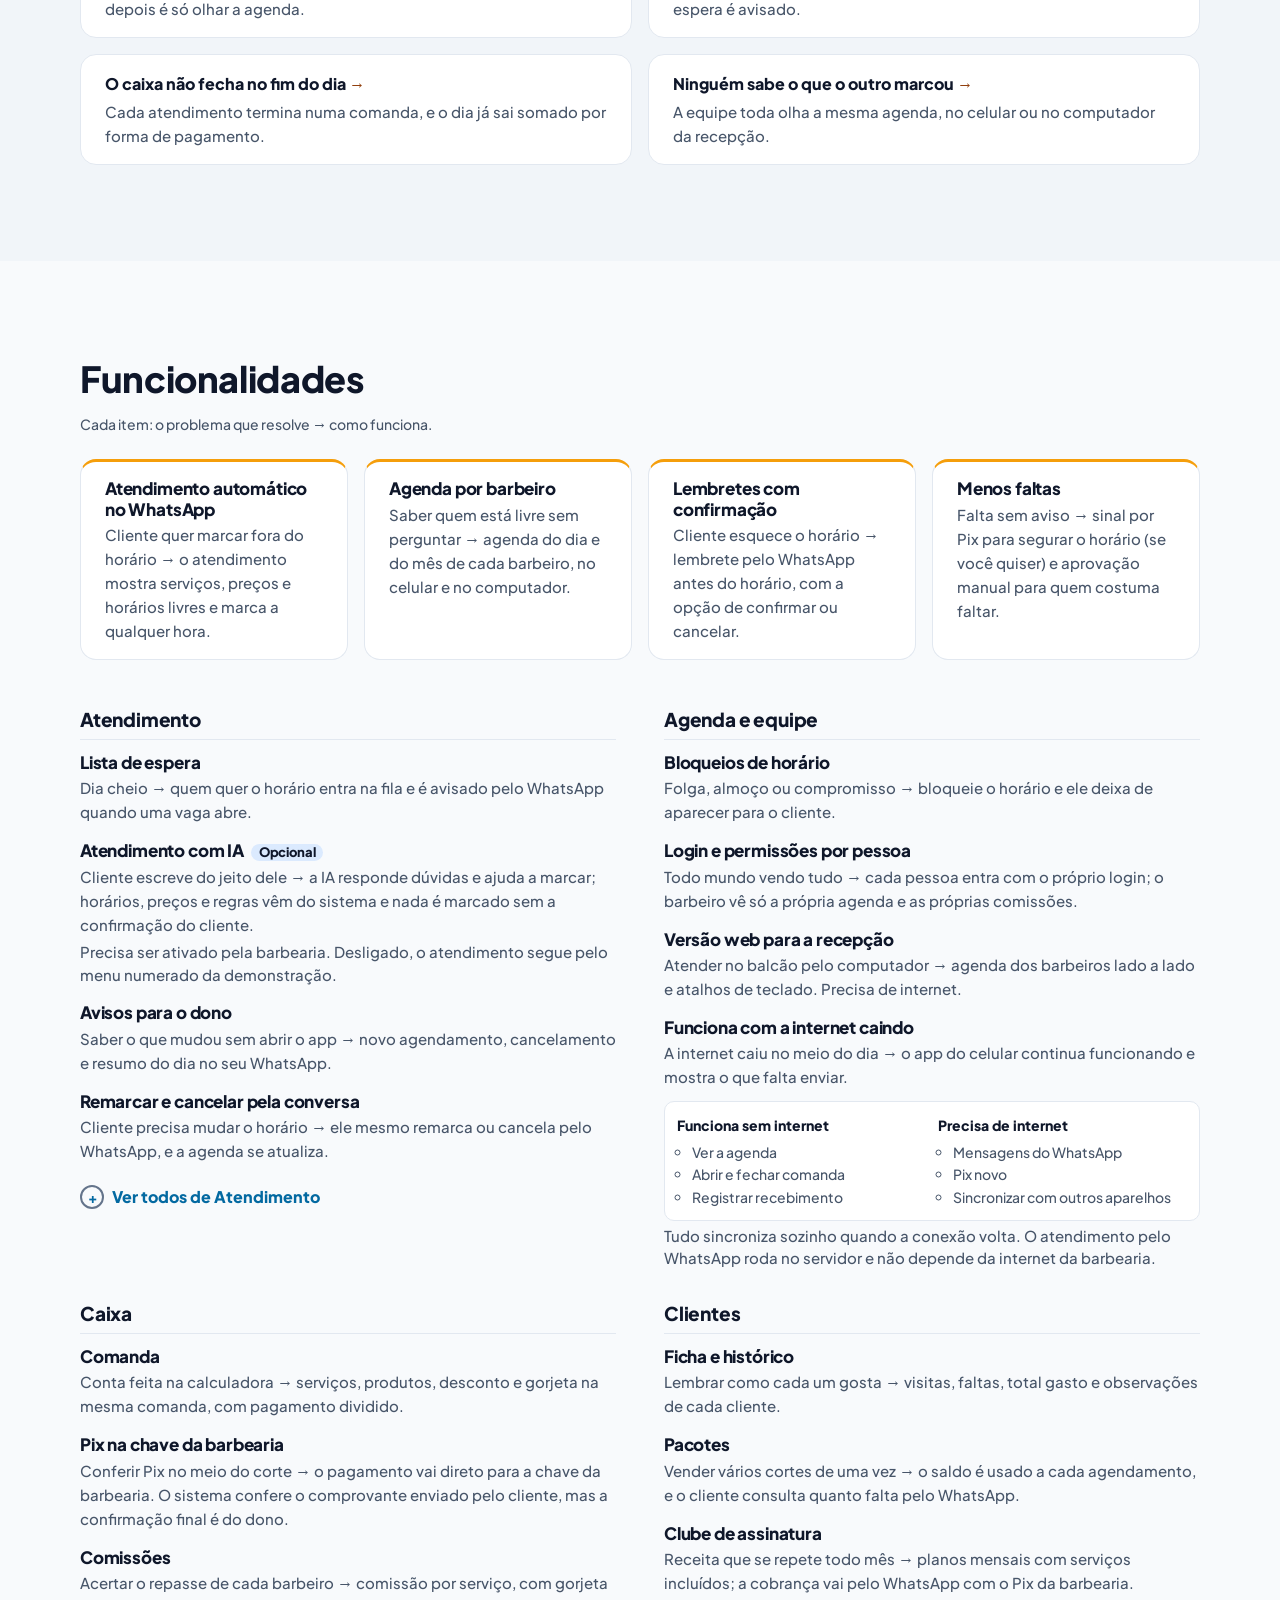
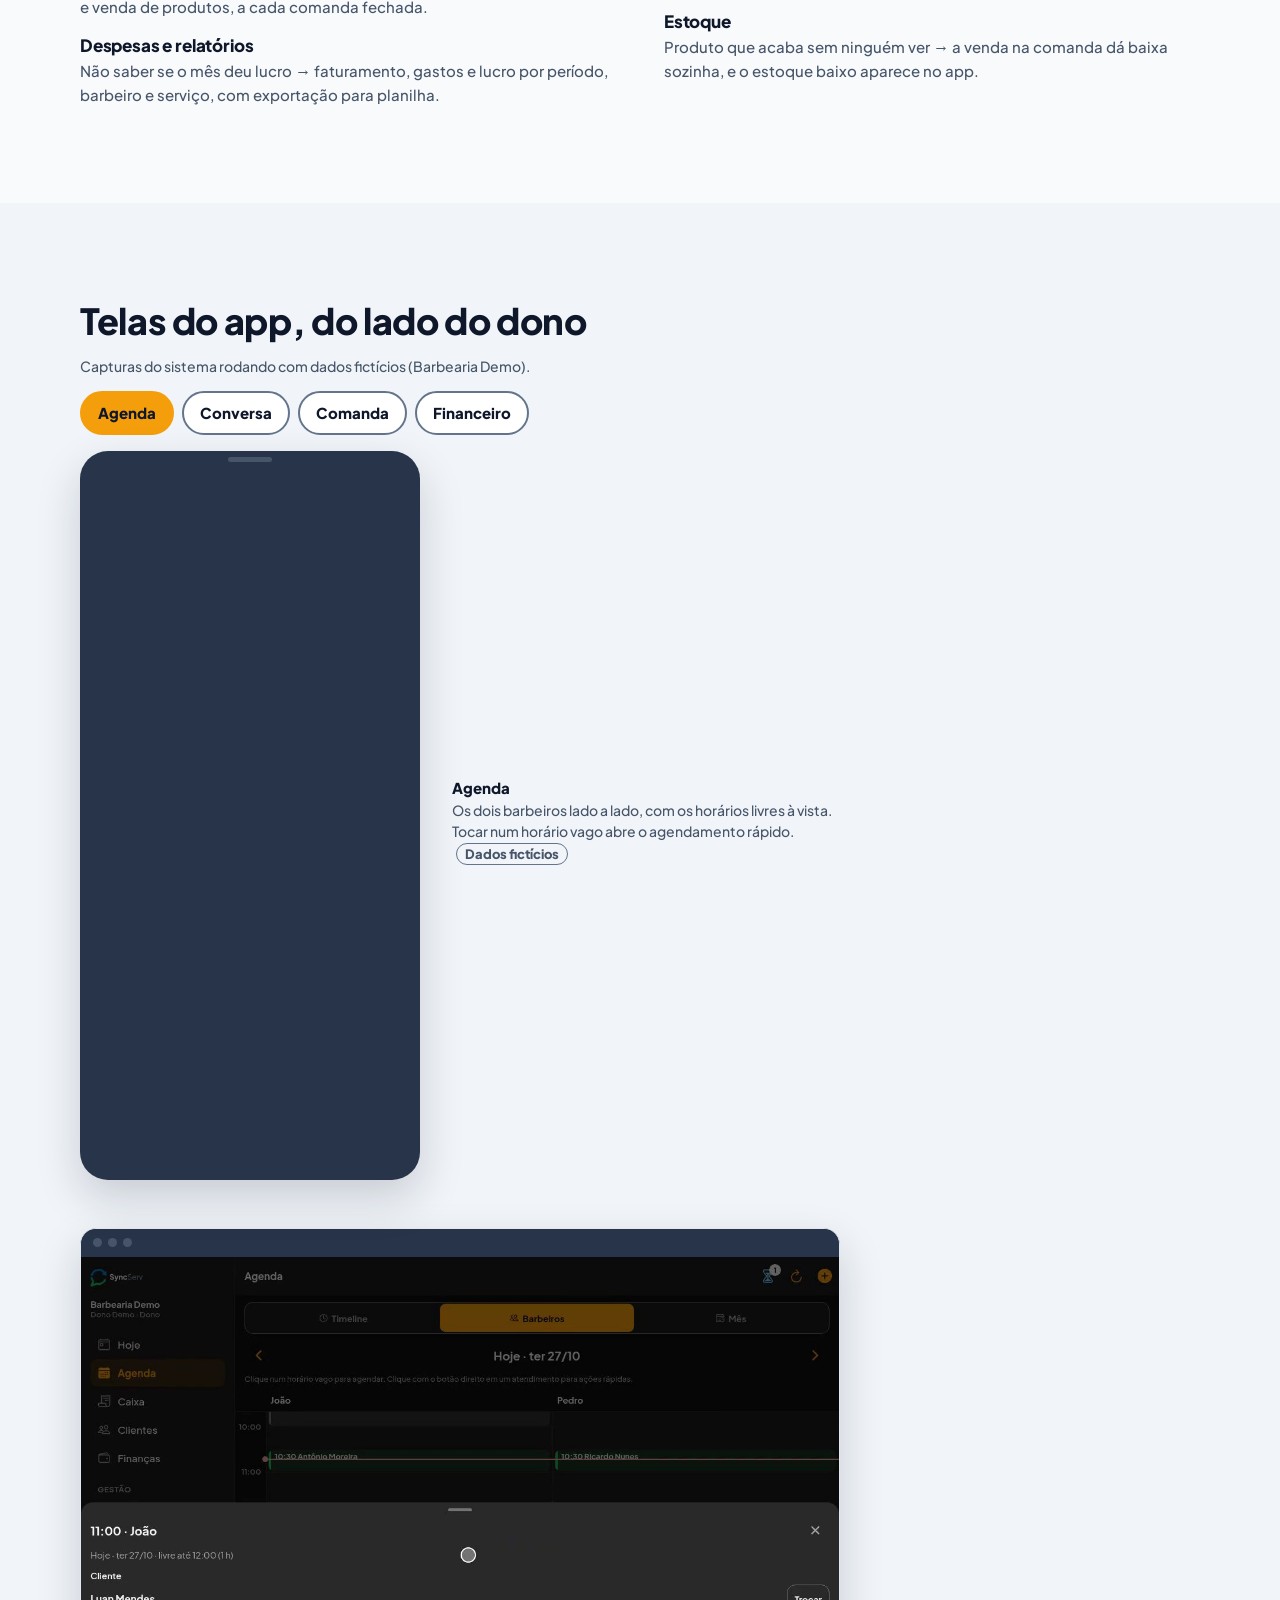
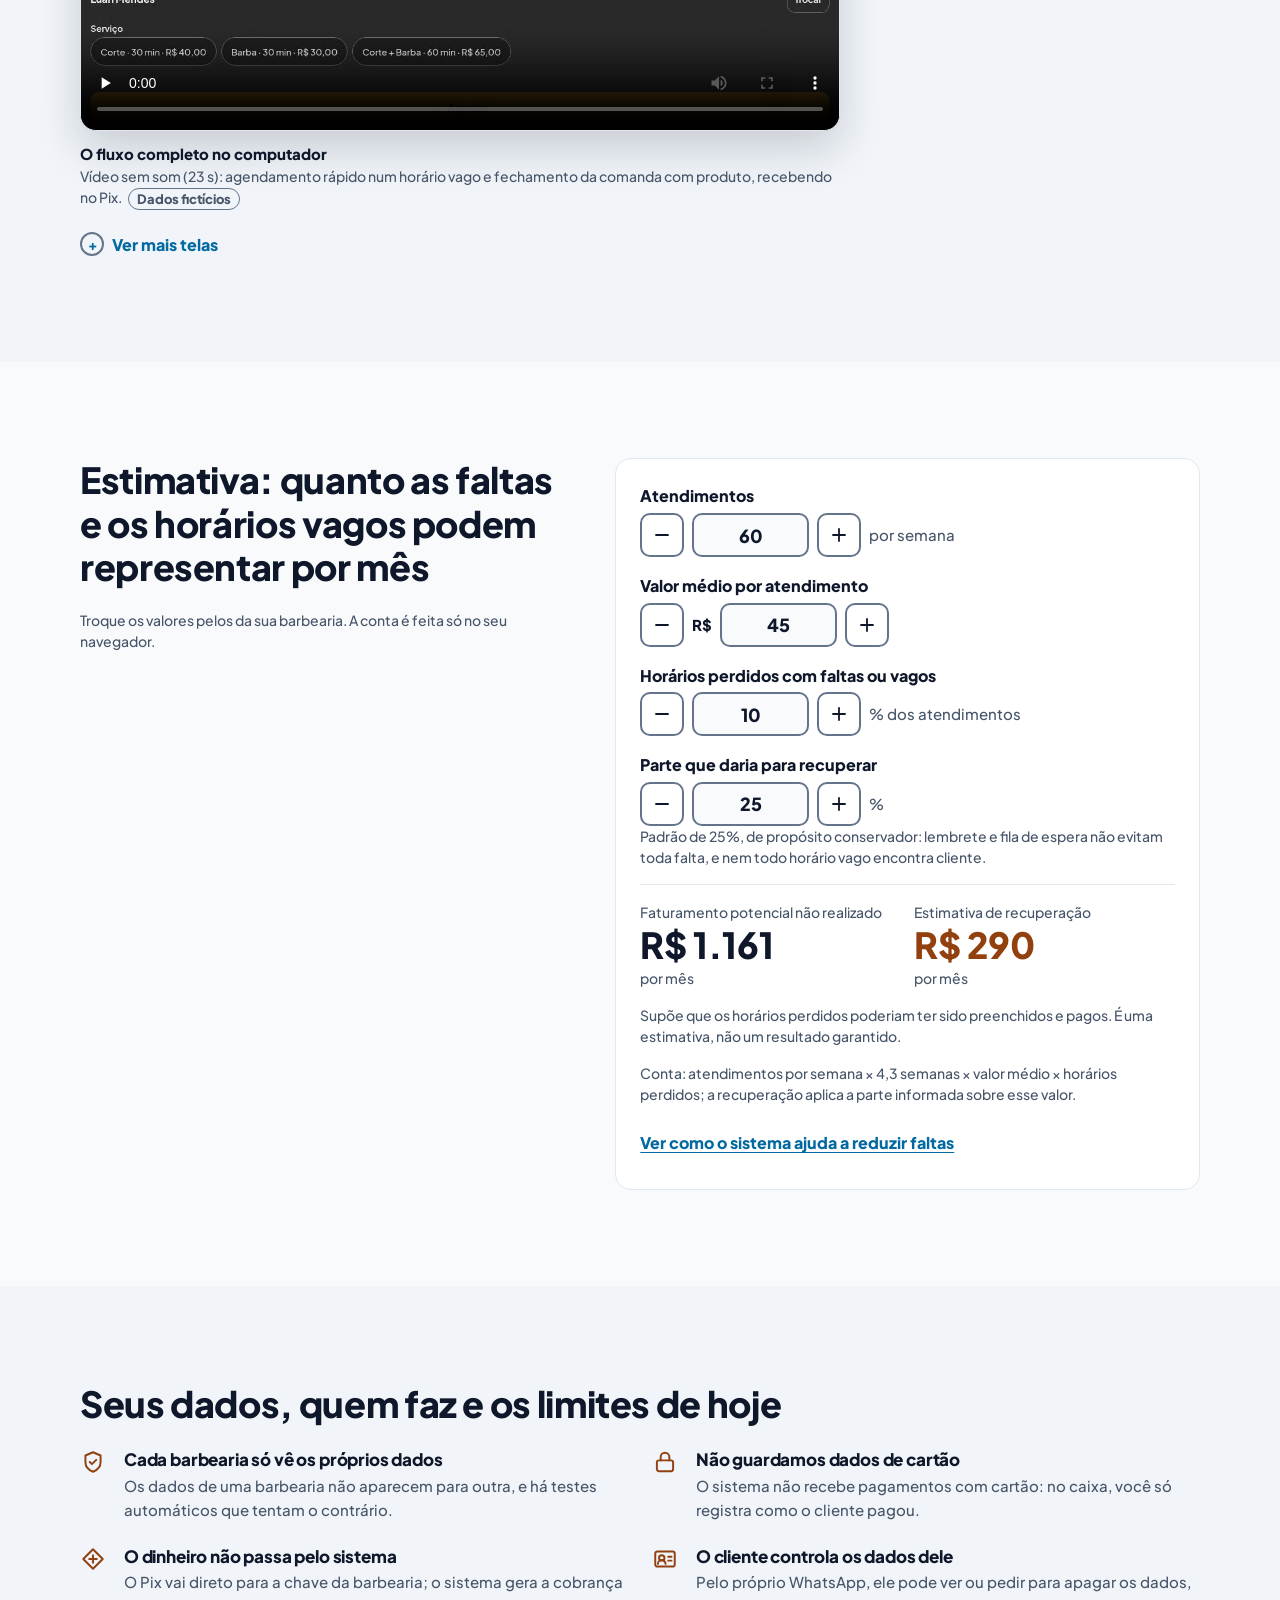
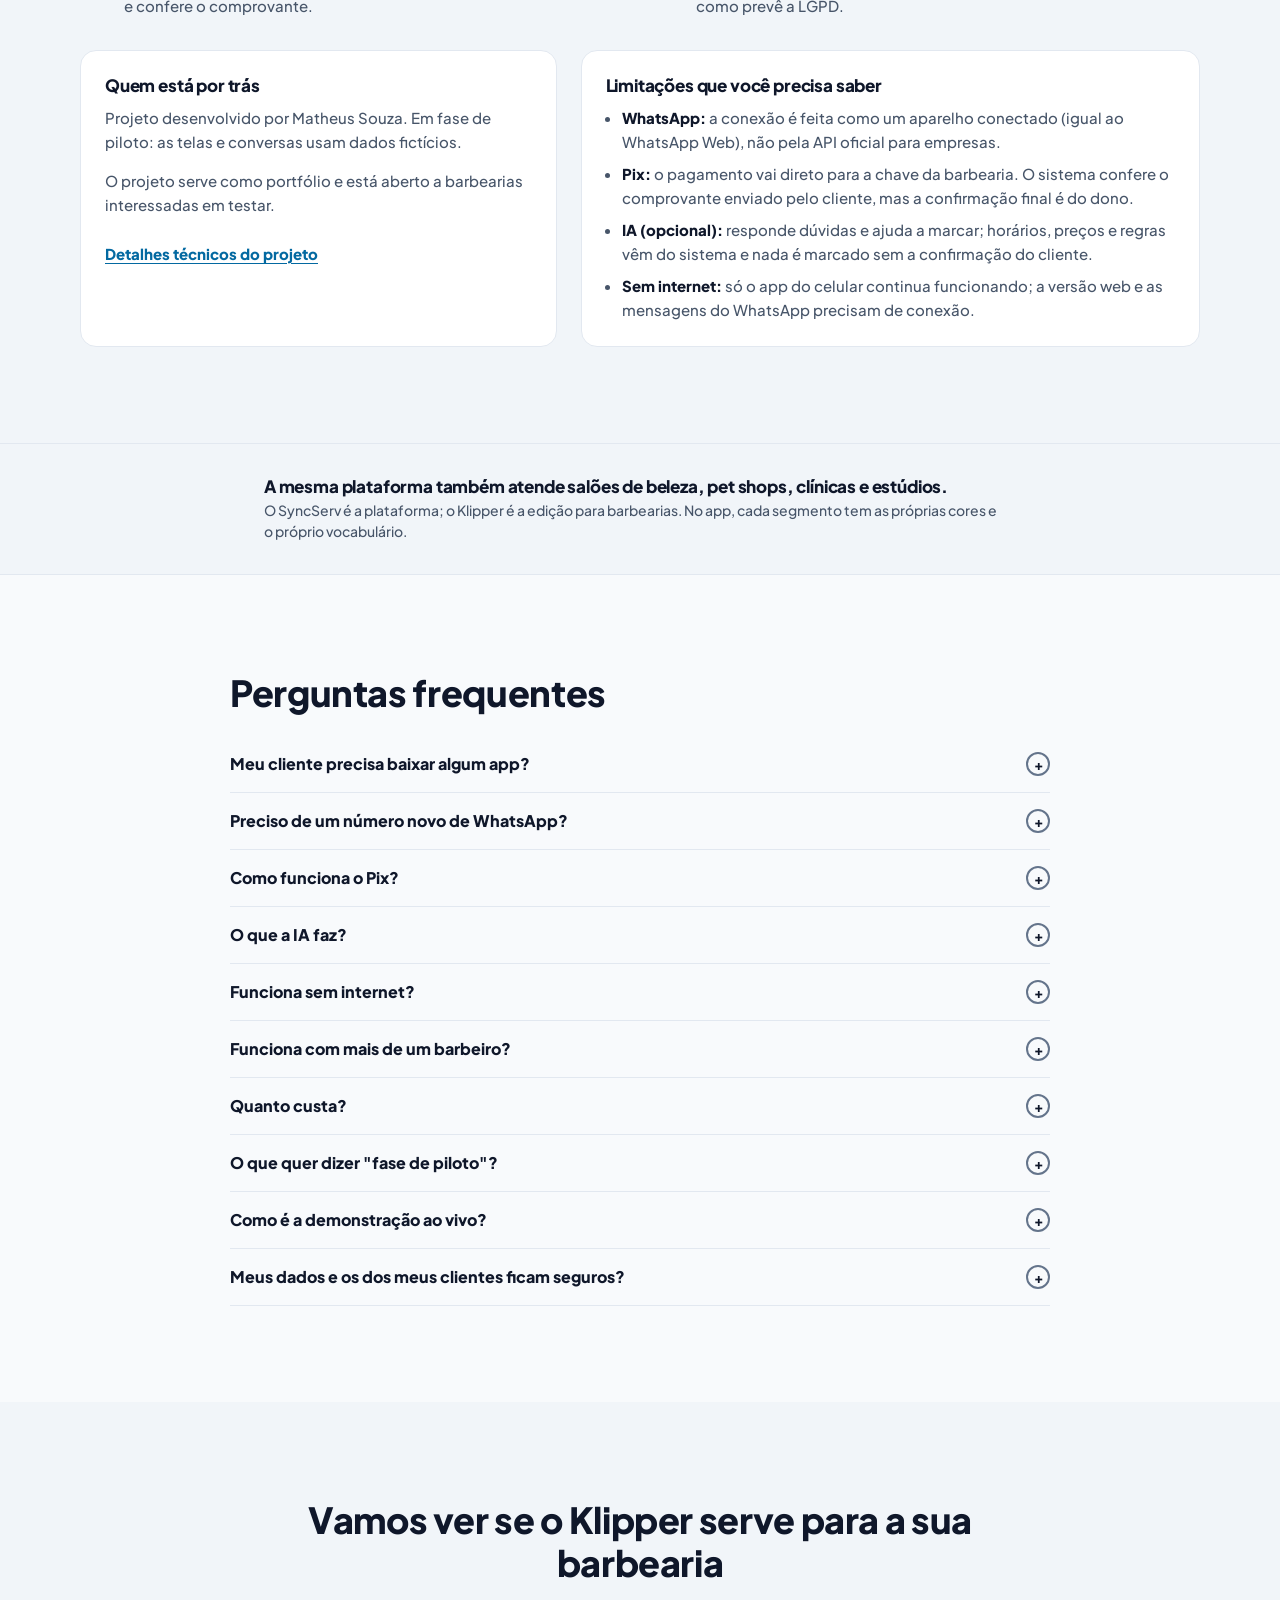
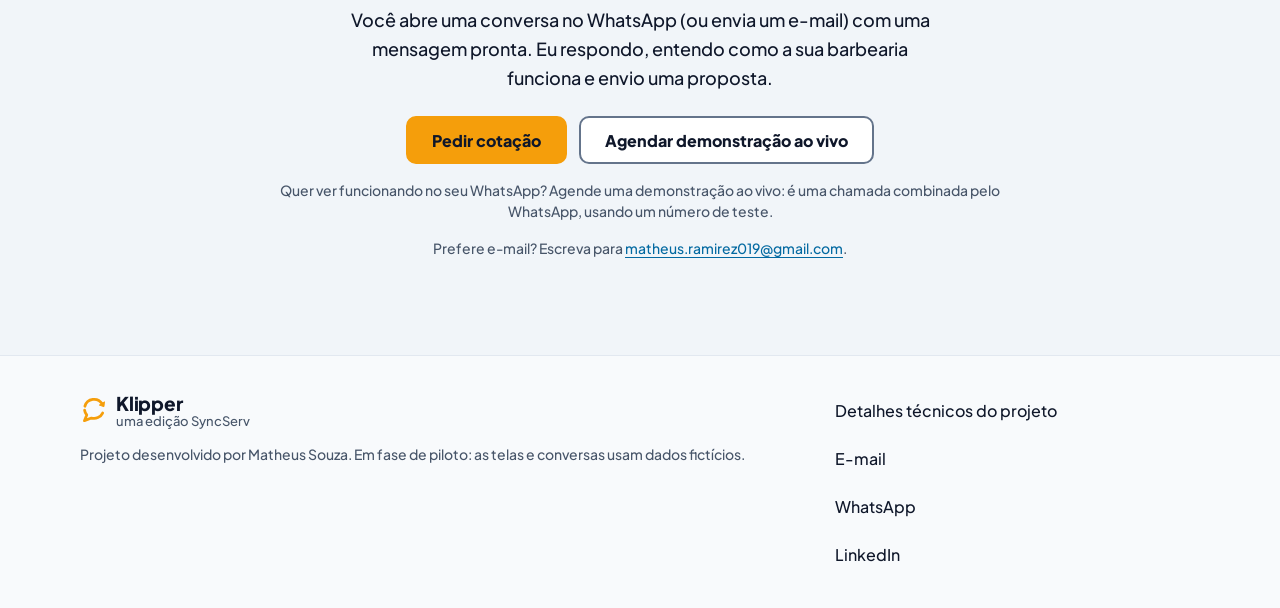
==== commit 80d2ba8b: "Atualiza site do portfólio (2026-10-27)" ====
--- a/index.html
+++ b/index.html
@@ -3,30 +3,31 @@
 <html lang="pt-BR">
 <head>
 <meta charset="utf-8"/>
-<meta content="width=device-width, initial-scale=1" name="viewport"/>
-<title>SyncServ | Projeto de portfólio: agendamento pelo WhatsApp e gestão</title>
-<meta content="Projeto de portfólio de Matheus Souza: robô de agendamento pelo WhatsApp com IA e sistema de gestão para barbearias, salões, pet shops, clínicas e estúdios. Agenda, comanda, estoque, Pix com leitura de comprovante, app offline e versão web, com capturas reais." name="description"/>
-<link href="https://souzza-matheus.github.io/klipper-site/" rel="canonical"/>
-<meta content="#0F172A" name="theme-color"/>
-<meta content="index, follow" name="robots"/>
 <meta content="default-src 'self'; script-src 'self'; style-src 'self'; img-src 'self' data:; font-src 'self'; media-src 'self'; connect-src 'self'; manifest-src 'self'; base-uri 'self'; form-action 'none'; object-src 'none'; upgrade-insecure-requests" http-equiv="Content-Security-Policy"/>
 <meta content="strict-origin-when-cross-origin" name="referrer"/>
+<meta content="width=device-width, initial-scale=1" name="viewport"/>
+<title>Klipper | Agendamento pelo WhatsApp para barbearias</title>
+<meta content="Klipper, uma edição SyncServ para barbearias: o cliente marca, remarca e paga o Pix pelo WhatsApp, e você acompanha agenda, comanda e caixa num só app. Projeto autoral em fase de piloto." name="description"/>
+<link href="https://souzza-matheus.github.io/klipper-site/" rel="canonical"/>
+<meta content="dark light" name="color-scheme"/>
+<meta content="#0F172A" media="(prefers-color-scheme: dark)" name="theme-color"/>
+<meta content="#F8FAFC" media="(prefers-color-scheme: light)" name="theme-color"/>
+<meta content="index, follow" name="robots"/>
 
 <meta content="website" property="og:type"/>
 <meta content="pt_BR" property="og:locale"/>
-<meta content="SyncServ" property="og:site_name"/>
-<meta content="SyncServ | Projeto de portfólio: agendamento pelo WhatsApp e gestão" property="og:title"/>
-<meta content="Projeto de portfólio de Matheus Souza: robô de agendamento pelo WhatsApp com IA e sistema de gestão para barbearias, salões, pet shops, clínicas e estúdios. Agenda, comanda, estoque, Pix com leitura de comprovante, app offline e versão web, com capturas reais." property="og:description"/>
+<meta content="Klipper" property="og:site_name"/>
+<meta content="Klipper | Sua barbearia agenda pelo WhatsApp" property="og:title"/>
+<meta content="O cliente marca, remarca e paga o Pix pela conversa; você acompanha agenda, comanda e caixa num só app. Projeto autoral em fase de piloto." property="og:description"/>
 <meta content="https://souzza-matheus.github.io/klipper-site/" property="og:url"/>
 <meta content="https://souzza-matheus.github.io/klipper-site/assets/app/og-1200x630.jpg" property="og:image"/>
 <meta content="1200" property="og:image:width"/>
 <meta content="630" property="og:image:height"/>
-<meta content="Versão web do SyncServ: a tela Hoje com dados fictícios" property="og:image:alt"/>
+<meta content="Versão web do sistema: a tela Hoje com dados fictícios" property="og:image:alt"/>
 <meta content="summary_large_image" name="twitter:card"/>
-<meta content="SyncServ | Projeto de portfólio: agendamento pelo WhatsApp e gestão" name="twitter:title"/>
-<meta content="Projeto de portfólio de Matheus Souza: robô de agendamento pelo WhatsApp com IA e sistema de gestão para barbearias, salões, pet shops, clínicas e estúdios. Agenda, comanda, estoque, Pix com leitura de comprovante, app offline e versão web, com capturas reais." name="twitter:description"/>
+<meta content="Klipper | Sua barbearia agenda pelo WhatsApp" name="twitter:title"/>
+<meta content="O cliente marca, remarca e paga o Pix pela conversa; você acompanha agenda, comanda e caixa num só app." name="twitter:description"/>
 <meta content="https://souzza-matheus.github.io/klipper-site/assets/app/og-1200x630.jpg" name="twitter:image"/>
-
 <link href="assets/favicon.ico" rel="icon" sizes="any"/>
 <link href="assets/favicon.svg" rel="icon" type="image/svg+xml"/>
 <link href="assets/apple-touch-icon-180.png" rel="apple-touch-icon"/>
@@ -40,12 +41,12 @@
 {
   "@context": "https://schema.org",
   "@type": "SoftwareApplication",
-  "name": "SyncServ",
+  "name": "Klipper",
   "applicationCategory": "BusinessApplication",
   "operatingSystem": "Android, iOS, Web",
   "url": "https://souzza-matheus.github.io/klipper-site/",
   "image": "https://souzza-matheus.github.io/klipper-site/assets/app/og-1200x630.jpg",
-  "description": "Agendamento pelo WhatsApp para barbearias, salões de beleza, pet shops, clínicas e estúdios: robô que agenda 24 horas, lembretes, Pix direto na conta do negócio, comanda e caixa, estoque, pacotes, clube de assinatura, sinal contra faltas, lista de espera, equipe com permissões, app que funciona sem internet e versão web.",
+  "description": "Agendamento pelo WhatsApp e gestão (agenda, comanda e caixa) para barbearias. Edição para barbearias da plataforma SyncServ, em fase de piloto.",
   "inLanguage": "pt-BR",
   "author": {
     "@type": "Person",
@@ -54,54 +55,47 @@
 }
 </script>
 
-<link href="styles.css?v=e4506690d2" rel="stylesheet"/>
-<link href="portfolio.css?v=16ae0bf10d" rel="stylesheet"/>
+<link href="styles.css?v=ef00fd88c0" rel="stylesheet"/>
 </head>
 <body>
 
 <svg aria-hidden="true" class="sprite" focusable="false" height="0" width="0">
 <defs>
-<symbol id="i-clock" viewbox="0 0 24 24"><circle cx="12" cy="12" r="9"></circle><path d="M12 7v5l3 2"></path></symbol>
-<symbol id="i-pix" viewbox="0 0 24 24"><path d="M12 3l9 9-9 9-9-9z"></path><path d="M8.5 12h7M12 8.5v7"></path></symbol>
-<symbol id="i-bell" viewbox="0 0 24 24"><path d="M6 16V11a6 6 0 1 1 12 0v5l1.5 2h-15z"></path><path d="M10 20a2 2 0 0 0 4 0"></path></symbol>
 <symbol id="i-chat" viewbox="0 0 24 24"><path d="M4 5h16v11H9l-5 4z"></path><path d="M8 9.5h8M8 12.5h5"></path></symbol>
-<symbol id="i-star" viewbox="0 0 24 24"><path d="M12 3.5l2.6 5.3 5.9.9-4.3 4.1 1 5.8L12 16.8l-5.2 2.8 1-5.8-4.3-4.1 5.9-.9z"></path></symbol>
-<symbol id="i-phone" viewbox="0 0 24 24"><rect height="19" rx="2.5" width="11" x="6.5" y="2.5"></rect><path d="M10.5 18.5h3"></path></symbol>
-<symbol id="i-shield" viewbox="0 0 24 24"><path d="M12 3l7 3v6c0 4.5-3 7.5-7 9-4-1.5-7-4.5-7-9V6z"></path><path d="M9 12l2 2 4-4"></path></symbol>
-<symbol id="i-chart" viewbox="0 0 24 24"><path d="M4 20V4M4 20h16"></path><path d="M8 16v-4M12 16V8M16 16v-6"></path></symbol>
-<symbol id="i-users" viewbox="0 0 24 24"><circle cx="9" cy="8" r="3.5"></circle><path d="M2.5 20a6.5 6.5 0 0 1 13 0"></path><path d="M16 4.5a3.5 3.5 0 0 1 0 7M18 14a6.5 6.5 0 0 1 3.5 6"></path></symbol>
-<symbol id="i-calendar" viewbox="0 0 24 24"><rect height="15.5" rx="2" width="17" x="3.5" y="5"></rect><path d="M3.5 10h17M8 3v4M16 3v4"></path></symbol>
-<symbol id="i-qr" viewbox="0 0 24 24"><rect height="6" rx="1" width="6" x="3.5" y="3.5"></rect><rect height="6" rx="1" width="6" x="14.5" y="3.5"></rect><rect height="6" rx="1" width="6" x="3.5" y="14.5"></rect><path d="M14.5 14.5h2v2h-2zM18.5 18.5h2v2h-2zM18.5 14.5h2M14.5 18.5v2"></path></symbol>
+<symbol id="i-layers" viewbox="0 0 24 24"><path d="M12 3l9 4.5-9 4.5-9-4.5z"></path><path d="M3 12l9 4.5 9-4.5M3 16.5L12 21l9-4.5"></path></symbol>
+<symbol id="i-offline" viewbox="0 0 24 24"><path d="M2.5 9a14 14 0 0 1 19 0M5.5 12.5a9.5 9.5 0 0 1 13 0M9 16a4.5 4.5 0 0 1 6 0"></path><circle cx="12" cy="19.5" r=".8"></circle><path d="M3 3l18 18"></path></symbol>
 <symbol id="i-check" viewbox="0 0 24 24"><path d="M5 12.5l4.5 4.5L19 7.5"></path></symbol>
 <symbol id="i-x" viewbox="0 0 24 24"><path d="M6 6l12 12M18 6L6 18"></path></symbol>
 <symbol id="i-menu" viewbox="0 0 24 24"><path d="M4 7h16M4 12h16M4 17h16"></path></symbol>
-<symbol id="i-arrow" viewbox="0 0 24 24"><path d="M12 5v14M6 13l6 6 6-6"></path></symbol>
-<symbol id="i-mail" viewbox="0 0 24 24"><rect height="13" rx="2" width="18" x="3" y="5.5"></rect><path d="M3.5 7l8.5 6 8.5-6"></path></symbol>
-<symbol id="i-send" viewbox="0 0 24 24"><path d="M4 12l16-8-6 16-2.5-6.5z"></path><path d="M11.5 13.5L20 4"></path></symbol>
 <symbol id="i-refresh" viewbox="0 0 24 24"><path d="M20 11a8 8 0 1 0-2.3 5.7"></path><path d="M20 4v7h-7"></path></symbol>
-<symbol id="i-receipt" viewbox="0 0 24 24"><path d="M6 3h12v18l-3-2-3 2-3-2-3 2z"></path><path d="M9 8h6M9 12h6M9 16h3"></path></symbol>
-<symbol id="i-box" viewbox="0 0 24 24"><path d="M3.5 7.5L12 3l8.5 4.5v9L12 21l-8.5-4.5z"></path><path d="M3.5 7.5L12 12l8.5-4.5M12 12v9"></path></symbol>
-<symbol id="i-layers" viewbox="0 0 24 24"><path d="M12 3l9 4.5-9 4.5-9-4.5z"></path><path d="M3 12l9 4.5 9-4.5M3 16.5L12 21l9-4.5"></path></symbol>
-<symbol id="i-repeat" viewbox="0 0 24 24"><path d="M4 11V9a3 3 0 0 1 3-3h12M16 3l3 3-3 3"></path><path d="M20 13v2a3 3 0 0 1-3 3H5M8 21l-3-3 3-3"></path></symbol>
-<symbol id="i-lock" viewbox="0 0 24 24"><rect height="10" rx="2" width="15" x="4.5" y="10.5"></rect><path d="M8 10.5V7.5a4 4 0 0 1 8 0v3"></path><path d="M12 14.5v2"></path></symbol>
-<symbol id="i-list" viewbox="0 0 24 24"><path d="M9 6h11M9 12h11M9 18h11"></path><circle cx="4.5" cy="6" r="1"></circle><circle cx="4.5" cy="12" r="1"></circle><circle cx="4.5" cy="18" r="1"></circle></symbol>
+<symbol id="i-search" viewbox="0 0 24 24"><circle cx="11" cy="11" r="6.5"></circle><path d="M16 16l4.5 4.5"></path></symbol>
+<symbol id="i-gear" viewbox="0 0 24 24"><circle cx="12" cy="12" r="3"></circle><path d="M12 3v3M12 18v3M3 12h3M18 12h3M5.6 5.6l2.1 2.1M16.3 16.3l2.1 2.1M5.6 18.4l2.1-2.1M16.3 7.7l2.1-2.1"></path></symbol>
+<symbol id="i-shield" viewbox="0 0 24 24"><path d="M12 3l7 3v6c0 4.5-3 7.5-7 9-4-1.5-7-4.5-7-9V6z"></path><path d="M9 12l2 2 4-4"></path></symbol>
+<symbol id="i-lock" viewbox="0 0 24 24"><rect height="10" rx="2" width="15" x="4.5" y="10.5"></rect><path d="M8 10.5V7.5a4 4 0 0 1 8 0v3"></path></symbol>
+<symbol id="i-pix" viewbox="0 0 24 24"><path d="M12 3l9 9-9 9-9-9z"></path><path d="M8.5 12h7M12 8.5v7"></path></symbol>
 <symbol id="i-id" viewbox="0 0 24 24"><rect height="14" rx="2" width="18" x="3" y="5"></rect><circle cx="9" cy="11" r="2.5"></circle><path d="M5.5 16.5a3.5 3.5 0 0 1 7 0M15 10h3M15 13.5h3"></path></symbol>
-<symbol id="i-offline" viewbox="0 0 24 24"><path d="M2.5 9a14 14 0 0 1 19 0M5.5 12.5a9.5 9.5 0 0 1 13 0M9 16a4.5 4.5 0 0 1 6 0"></path><circle cx="12" cy="19.5" r=".8"></circle><path d="M3 3l18 18"></path></symbol>
-<symbol id="i-monitor" viewbox="0 0 24 24"><rect height="12.5" rx="2" width="19" x="2.5" y="4"></rect><path d="M8 20.5h8M12 16.5v4"></path></symbol>
+<symbol id="i-minus" viewbox="0 0 24 24"><path d="M6 12h12"></path></symbol>
+<symbol id="i-plus" viewbox="0 0 24 24"><path d="M6 12h12M12 6v12"></path></symbol>
 </defs>
 </svg>
-<a class="skip" href="#conteudo">Pular para o conteúdo</a><aside aria-label="Aviso" class="pf-notice"><p>Projeto de portfólio. As imagens mostram o app com dados fictícios.</p></aside>
+<a class="skip" href="#conteudo">Pular para o conteúdo</a>
 
 <header class="topbar">
 <div class="wrap topbar__in">
-<a aria-label="SyncServ, voltar ao início" class="topbar__logo" href="#topo">
-<img alt="SyncServ" height="44" src="assets/syncserv-logo.svg" width="130"/>
+<a class="brand" href="#topo">
+<img alt="" class="brand__mark" height="28" src="assets/nichos/barbearia.svg" width="28"/>
+<span class="brand__text"><span class="brand__name">Klipper</span><span class="sr-only">, </span><span class="brand__by">uma edição SyncServ</span></span>
 </a>
-<a class="btn btn--cta btn--sm js-cta topbar__cta" data-msg="trial" href="#cotacao">Pedir cotação</a>
-<button aria-controls="menu" aria-expanded="false" aria-label="Abrir menu" class="menu-btn" type="button">
+<nav aria-label="Seções da página" class="nav" id="menu">
+<a href="#demonstracao">Demonstração</a>
+<a href="#funcionalidades">Funcionalidades</a>
+<a href="#telas">Telas</a>
+<a href="#duvidas">Dúvidas</a>
+</nav>
+<a class="btn btn--primary btn--sm js-quote topbar__cta" href="https://wa.me/5531995887186?text=Ol%C3%A1%21%20Vi%20o%20Klipper%20e%20quero%20uma%20cota%C3%A7%C3%A3o%20para%20a%20minha%20barbearia." rel="noopener" target="_blank">Pedir cotação</a>
+<button aria-controls="menu" aria-expanded="false" aria-label="Abrir menu" class="btn btn--icon menu-btn" type="button">
 <svg aria-hidden="true" class="ic"><use href="#i-menu"></use></svg>
 </button>
-<nav aria-label="Seções da página" class="nav" id="menu"><a href="#app">Veja o app</a><a href="#como-funciona">Como funciona</a><a href="#gestao">Gestão</a><a href="#sobre">Sobre o projeto</a><a href="#duvidas">Dúvidas</a><a class="btn btn--cta btn--sm js-cta" href="#cotacao">Pedir cotação</a></nav>
 </div>
 </header>
 <main id="conteudo">
@@ -109,52 +103,228 @@
 <section aria-labelledby="hero-title" class="hero" id="topo">
 <div class="wrap hero__grid">
 <div class="hero__text">
-<p class="badge">Agendamento pelo WhatsApp</p>
-<h1 id="hero-title">Sua agenda cheia e seu WhatsApp <span class="hl">no automático.</span></h1>
-<p class="lead">O robô agenda, lembra o horário e manda o Pix da sua chave pelo WhatsApp. Você acompanha tudo no app, no celular ou no computador.</p>
+<p class="seal seal--status">Projeto autoral em fase de piloto</p>
+<h1 id="hero-title">Sua barbearia agenda pelo WhatsApp, sem você parar o corte para responder.</h1>
+<p class="lead">O cliente marca, remarca e paga o Pix pela conversa; você acompanha agenda, comanda e caixa num só app.</p>
 <div class="actions">
-<a class="btn btn--cta js-cta" data-msg="trial" href="#cotacao">Pedir cotação</a>
-<a class="btn btn--ghost" href="#app">Veja o app funcionando <svg aria-hidden="true" class="ic ic--sm"><use href="#i-arrow"></use></svg>
-</a>
-</div>
-
-</div>
-
-<div aria-label="Qual tela do app mostrar" class="phone-tabs" role="group"><button aria-pressed="true" class="phone-tab" data-show="hoje" type="button">Hoje</button><button aria-pressed="false" class="phone-tab" data-show="agenda" type="button">Agenda</button></div>
-<div class="phones pf-hero-shots" data-show="hoje"><div class="pf-phone--hoje"><div class="pf-t--barbershop"><div class="pf-phone"><div class="pf-screen"><picture><source sizes="(max-width: 599px) 282px, 260px" srcset="assets/app/barbearia-390-hoje-390.avif 390w, assets/app/barbearia-390-hoje-585.avif 585w, assets/app/barbearia-390-hoje-780.avif 780w" type="image/avif"/><source sizes="(max-width: 599px) 282px, 260px" srcset="assets/app/barbearia-390-hoje-390.webp 390w, assets/app/barbearia-390-hoje-585.webp 585w, assets/app/barbearia-390-hoje-780.webp 780w" type="image/webp"/><img alt="App do celular, tela Hoje (barbearia, tema escuro)" decoding="async" fetchpriority="high" height="1688" sizes="(max-width: 599px) 282px, 260px" src="assets/app/barbearia-390-hoje-585.jpg" srcset="assets/app/barbearia-390-hoje-390.jpg 390w, assets/app/barbearia-390-hoje-585.jpg 585w, assets/app/barbearia-390-hoje-780.jpg 780w" width="780"/></picture></div></div></div><div class="pf-t--beauty"><div class="pf-phone"><div class="pf-screen"><picture><source sizes="(max-width: 599px) 282px, 260px" srcset="assets/app/salao-390-hoje-390.avif 390w, assets/app/salao-390-hoje-585.avif 585w, assets/app/salao-390-hoje-780.avif 780w" type="image/avif"/><source sizes="(max-width: 599px) 282px, 260px" srcset="assets/app/salao-390-hoje-390.webp 390w, assets/app/salao-390-hoje-585.webp 585w, assets/app/salao-390-hoje-780.webp 780w" type="image/webp"/><img alt="App do celular, tela Hoje (salão de beleza, tema claro)" decoding="async" height="1688" loading="lazy" sizes="(max-width: 599px) 282px, 260px" src="assets/app/salao-390-hoje-585.jpg" srcset="assets/app/salao-390-hoje-390.jpg 390w, assets/app/salao-390-hoje-585.jpg 585w, assets/app/salao-390-hoje-780.jpg 780w" width="780"/></picture></div></div></div></div><div class="pf-phone--agenda"><div class="pf-t--barbershop"><div class="pf-phone"><div class="pf-screen"><picture><source sizes="(max-width: 599px) 282px, 260px" srcset="assets/app/barbearia-390-agenda-timeline-390.avif 390w, assets/app/barbearia-390-agenda-timeline-585.avif 585w, assets/app/barbearia-390-agenda-timeline-780.avif 780w" type="image/avif"/><source sizes="(max-width: 599px) 282px, 260px" srcset="assets/app/barbearia-390-agenda-timeline-390.webp 390w, assets/app/barbearia-390-agenda-timeline-585.webp 585w, assets/app/barbearia-390-agenda-timeline-780.webp 780w" type="image/webp"/><img alt="App do celular, agenda do dia (barbearia, tema escuro)" decoding="async" fetchpriority="high" height="1688" sizes="(max-width: 599px) 282px, 260px" src="assets/app/barbearia-390-agenda-timeline-585.jpg" srcset="assets/app/barbearia-390-agenda-timeline-390.jpg 390w, assets/app/barbearia-390-agenda-timeline-585.jpg 585w, assets/app/barbearia-390-agenda-timeline-780.jpg 780w" width="780"/></picture></div></div></div><div class="pf-t--beauty"><div class="pf-phone"><div class="pf-screen"><picture><source sizes="(max-width: 599px) 282px, 260px" srcset="assets/app/salao-390-agenda-timeline-390.avif 390w, assets/app/salao-390-agenda-timeline-585.avif 585w, assets/app/salao-390-agenda-timeline-780.avif 780w" type="image/avif"/><source sizes="(max-width: 599px) 282px, 260px" srcset="assets/app/salao-390-agenda-timeline-390.webp 390w, assets/app/salao-390-agenda-timeline-585.webp 585w, assets/app/salao-390-agenda-timeline-780.webp 780w" type="image/webp"/><img alt="App do celular, agenda do dia (salão de beleza, tema claro)" decoding="async" height="1688" loading="lazy" sizes="(max-width: 599px) 282px, 260px" src="assets/app/salao-390-agenda-timeline-585.jpg" srcset="assets/app/salao-390-agenda-timeline-390.jpg 390w, assets/app/salao-390-agenda-timeline-585.jpg 585w, assets/app/salao-390-agenda-timeline-780.jpg 780w" width="780"/></picture></div></div></div></div></div>
-<fieldset class="niches">
-<legend>Veja nos dois temas do app:</legend>
-<div class="niches__list" role="group">
-<button aria-pressed="true" class="niche" data-niche="barbershop" type="button">
-<img alt="" aria-hidden="true" height="28" src="assets/nichos/barbearia.svg" width="28"/> Barbearia
-            </button>
-<button aria-pressed="false" class="niche" data-niche="beauty" type="button">
-<img alt="" aria-hidden="true" height="28" src="assets/nichos/beleza.svg" width="28"/> Salão de beleza
-            </button>
-
-
-
-</div>
-</fieldset>
-</div>
-</section>
-<section aria-labelledby="app-title" class="section" id="app">
+<a class="btn btn--primary" href="#demonstracao">Ver a demonstração</a>
+<a class="btn btn--secondary js-quote" href="https://wa.me/5531995887186?text=Ol%C3%A1%21%20Vi%20o%20Klipper%20e%20quero%20uma%20cota%C3%A7%C3%A3o%20para%20a%20minha%20barbearia." rel="noopener" target="_blank">Pedir cotação</a>
+</div>
+</div>
+
+<figure class="showpiece">
+<div class="frame frame--browser showpiece__web">
+<div aria-hidden="true" class="frame__bar"><span class="frame__dots"><i></i><i></i><i></i></span></div>
+
+<picture><source media="(prefers-color-scheme: light)" sizes="(max-width: 767px) 92vw, 640px" srcset="assets/app/barbearia-claro-1440-agenda-profissionais-720.avif 720w, assets/app/barbearia-claro-1440-agenda-profissionais-1080.avif 1080w, assets/app/barbearia-claro-1440-agenda-profissionais-1440.avif 1440w" type="image/avif"/><source media="(prefers-color-scheme: light)" sizes="(max-width: 767px) 92vw, 640px" srcset="assets/app/barbearia-claro-1440-agenda-profissionais-720.webp 720w, assets/app/barbearia-claro-1440-agenda-profissionais-1080.webp 1080w, assets/app/barbearia-claro-1440-agenda-profissionais-1440.webp 1440w" type="image/webp"/><source sizes="(max-width: 767px) 92vw, 640px" srcset="assets/app/barbearia-1440-agenda-profissionais-720.avif 720w, assets/app/barbearia-1440-agenda-profissionais-1080.avif 1080w, assets/app/barbearia-1440-agenda-profissionais-1440.avif 1440w" type="image/avif"/><source sizes="(max-width: 767px) 92vw, 640px" srcset="assets/app/barbearia-1440-agenda-profissionais-720.webp 720w, assets/app/barbearia-1440-agenda-profissionais-1080.webp 1080w, assets/app/barbearia-1440-agenda-profissionais-1440.webp 1440w" type="image/webp"/><img alt="Versão web no computador: agenda de hoje com as colunas de João e Pedro lado a lado, os atendimentos marcados e os horários livres entre eles" decoding="async" fetchpriority="high" height="900" sizes="(max-width: 767px) 92vw, 640px" src="assets/app/barbearia-1440-agenda-profissionais-1080.jpg" srcset="assets/app/barbearia-1440-agenda-profissionais-720.jpg 720w, assets/app/barbearia-1440-agenda-profissionais-1080.jpg 1080w, assets/app/barbearia-1440-agenda-profissionais-1440.jpg 1440w" width="1440"/></picture>
+</div>
+<div class="frame frame--phone showpiece__phone">
+<div aria-label="Exemplo de conversa no WhatsApp: o cliente pede um horário de corte, o atendimento oferece os horários livres e confirma o agendamento." class="chat chat--mini js-hero-chat" role="img">
+<p aria-hidden="true" class="msg msg--client">Oi! Tem horário pra corte?</p>
+<p aria-hidden="true" class="msg msg--agent">Tem sim, com o João. Qual dia fica melhor para você?</p>
+</div>
+</div>
+<figcaption class="caption"><span class="seal">Dados fictícios</span> Conversa do cliente no celular<span class="showpiece__more"> e agenda real do sistema no computador</span>.</figcaption>
+</figure>
+</div>
+</section>
+
+<section aria-labelledby="dif-title" class="band" id="diferenciais">
 <div class="wrap">
-<h2 id="app-title">Veja o app funcionando</h2>
-<p class="muted intro">Capturas e vídeo do app de verdade, rodando com dados fictícios: a versão web no computador e o app no celular, nos temas da barbearia (escuro) e do salão de beleza (claro). Toque numa tela para ampliar.</p>
-<div class="pf-media">
-<figure>
-<div class="pf-browser">
-<div aria-hidden="true" class="browser__bar"><span class="browser__dots"><i></i><i></i><i></i></span><span class="browser__url">SyncServ · versão web</span></div>
-<video aria-describedby="video-cap" class="pf-video" controls="" height="800" playsinline="" poster="assets/app/poster-1280.jpg" preload="none" width="1280">
-<source src="assets/app/app.webm" type="video/webm"/>
-<source src="assets/app/app.mp4" type="video/mp4"/>
-</video>
-</div>
-<figcaption class="small muted" id="video-cap">Vídeo sem som (23 s): agendamento rápido num horário vago da agenda e fechamento da comanda com produto, recebendo no Pix.</figcaption>
+<h2 class="sr-only" id="dif-title">O que muda em relação a uma agenda online comum</h2>
+<ul class="diffs">
+<li>
+<svg aria-hidden="true" class="ic"><use href="#i-chat"></use></svg>
+<div><h3>Atende no WhatsApp que o cliente já usa</h3><p>Sem app para baixar nem link para abrir: o cliente marca, remarca e paga pela conversa.</p></div>
+</li>
+<li>
+<svg aria-hidden="true" class="ic"><use href="#i-layers"></use></svg>
+<div><h3>Agenda, comanda e caixa no mesmo lugar</h3><p>O horário marcado vira comanda e o pagamento cai no caixa do dia, sem passar nada a limpo.</p></div>
+</li>
+<li>
+<svg aria-hidden="true" class="ic"><use href="#i-offline"></use></svg>
+<div><h3>Funciona na barbearia mesmo com a internet caindo</h3><p>No app do celular, agenda e comanda continuam funcionando sem conexão e sincronizam quando ela volta. <a href="#offline">O que precisa de internet</a></p></div>
+</li>
+</ul>
+</div>
+</section>
+
+<section aria-labelledby="demo-title" class="section" id="demonstracao">
+<div class="wrap">
+<h2 id="demo-title">Experimente marcar um horário</h2>
+<p class="note">Simulação que roda só no seu navegador, com dados fictícios. No atendimento real, a mesma conversa acontece no WhatsApp da barbearia.</p>
+<div class="demo">
+<div aria-labelledby="sim-title" class="sim" role="group">
+<div class="sim__bar">
+<img alt="" decoding="async" height="32" loading="lazy" src="assets/nichos/barbearia.svg" width="32"/>
+<div><strong id="sim-title">Barbearia Demo</strong><small class="js-sim-status">online</small></div>
+<span class="seal">Dados fictícios</span>
+<button aria-label="Recomeçar a conversa" class="btn btn--icon js-sim-reset" type="button">
+<svg aria-hidden="true" class="ic"><use href="#i-refresh"></use></svg>
+</button>
+</div>
+<div aria-label="Conversa simulada" aria-live="polite" aria-relevant="additions" class="chat sim__log js-sim-log" id="sim-log" role="log" tabindex="0">
+<p class="msg msg--system">A simulação precisa de JavaScript. Sem ele, veja as conversas gravadas abaixo.</p>
+</div>
+<div aria-label="Respostas do cliente" class="sim__options js-sim-options" role="group"></div>
+</div>
+<div class="demo__side">
+<p>Toque nas respostas, como o cliente faria no WhatsApp: serviço, barbeiro, dia, horário, confirmação, Pix e lembrete. Os dias e horários seguem a data de hoje no seu aparelho.</p>
+<button aria-controls="sim-log" aria-expanded="false" class="btn btn--secondary btn--sm js-steps-toggle" type="button">Ver o que o sistema fez nesta conversa</button>
+</div>
+</div>
+
+<div aria-labelledby="ia-heading" class="ia" id="ia">
+<h3 id="ia-heading">Com o atendimento com IA <span class="tag">Opcional</span></h3>
+<p class="note">O cliente escreve do jeito dele. A IA responde dúvidas e ajuda a marcar; horários, preços e regras vêm do sistema e nada é marcado sem a confirmação do cliente. Conversas reais gravadas com a IA em 27/10/2026, com dados fictícios.</p>
+<div class="tabs" data-tabs="">
+<div aria-label="Conversas gravadas com a IA" class="tabs__list" hidden="" role="tablist"><button aria-controls="ia-conv-0" aria-selected="true" class="btn btn--tab" id="ia-tab-0" role="tab" type="button">Agendamento</button><button aria-controls="ia-conv-1" aria-selected="false" class="btn btn--tab" id="ia-tab-1" role="tab" tabindex="-1" type="button">Dúvidas</button><button aria-controls="ia-conv-2" aria-selected="false" class="btn btn--tab" id="ia-tab-2" role="tab" tabindex="-1" type="button">Fora do assunto</button></div>
+<article aria-labelledby="ia-title-0" class="conv" id="ia-conv-0">
+<header class="conv__head">
+<h4 class="conv__title" id="ia-title-0">Agendamento</h4>
+<p class="conv__when">Conversa de quarta-feira, 28/10</p>
+<span class="seal">Dados fictícios</span>
+</header>
+<ol aria-label="Conversa: Agendamento" class="chat conv__log" id="ia-log-0"><li class="msg msg--client"><span class="sr-only">Cliente: </span>quero cortar o cabelo amanhã depois das 17h com o João</li><li class="msg msg--step"><span class="sr-only">Etapa interna: </span><svg aria-hidden="true" class="ic"><use href="#i-gear"></use></svg><span>Consultou os serviços e os preços</span></li><li class="msg msg--step"><span class="sr-only">Etapa interna: </span><svg aria-hidden="true" class="ic"><use href="#i-gear"></use></svg><span>Consultou os profissionais e o que cada um faz</span></li><li class="msg msg--step"><span class="sr-only">Etapa interna: </span><svg aria-hidden="true" class="ic"><use href="#i-gear"></use></svg><span>Consultou horários livres de corte amanhã depois das 17:00 com João (4 encontrados)</span></li><li class="msg msg--agent"><span class="sr-only">Atendimento: </span>ℹ️ Este é o atendimento automático de <b>Barbearia Demo</b>. Seus dados são usados só para o seu agendamento. Para falar com uma pessoa, mande <b>atendente</b>; para ver ou apagar seus dados, mande <b>MEUS DADOS</b>.</li><li class="msg msg--agent"><span class="sr-only">Atendimento: </span>Encontrei horários com o João amanhã após as 17h: às 17:00, 17:30, 18:00 ou 18:30. Qual deles fica melhor para você e qual é o seu nome? ✂️</li><li class="msg msg--client"><span class="sr-only">Cliente: </span>pode ser às 17h. meu nome é Rafael</li><li class="msg msg--step"><span class="sr-only">Etapa interna: </span><svg aria-hidden="true" class="ic"><use href="#i-gear"></use></svg><span>Consultou os serviços e os preços</span></li><li class="msg msg--step"><span class="sr-only">Etapa interna: </span><svg aria-hidden="true" class="ic"><use href="#i-gear"></use></svg><span>Consultou os profissionais e o que cada um faz</span></li><li class="msg msg--step"><span class="sr-only">Etapa interna: </span><svg aria-hidden="true" class="ic"><use href="#i-gear"></use></svg><span>Salvou o nome que o cliente informou</span></li><li class="msg msg--step"><span class="sr-only">Etapa interna: </span><svg aria-hidden="true" class="ic"><use href="#i-gear"></use></svg><span>Pediu ao sistema o resumo para o cliente confirmar (nada gravado ainda)</span></li><li class="msg msg--agent"><span class="sr-only">Atendimento: </span>Confirma o agendamento?
+
+✂️ <b>Corte</b> com João
+📅 Amanhã (qui 29/10) às 17:00
+💰 R$ 40,00<span aria-label="Opções oferecidas" class="msg__btns"><span>Confirmar</span><span>Escolher outro horário</span><span>Desistir</span></span></li><li class="msg msg--client"><span class="sr-only">Cliente: </span>1 <span class="msg__choice">(Confirmar)</span></li><li class="msg msg--step"><span class="sr-only">Etapa interna: </span><svg aria-hidden="true" class="ic"><use href="#i-gear"></use></svg><span>O sistema conferiu as regras da agenda e gravou o agendamento</span></li><li class="msg msg--system"><span class="sr-only">Sistema: </span>Agendamento confirmado</li><li class="msg msg--agent"><span class="sr-only">Atendimento: </span>✅ Agendado!
+
+✂️ <b>Corte</b> com João
+📅 Amanhã (qui 29/10) às 17:00
+💰 R$ 40,00
+
+Quer adiantar o pagamento?<span aria-label="Opções oferecidas" class="msg__btns"><span>Pagar agora via Pix</span><span>Pagar na barbearia</span></span></li></ol>
+<button aria-controls="ia-log-0" aria-expanded="false" class="btn btn--secondary btn--sm js-steps-toggle" type="button">Ver o que o sistema fez nesta conversa</button>
+</article>
+<article aria-labelledby="ia-title-1" class="conv" id="ia-conv-1">
+<header class="conv__head">
+<h4 class="conv__title" id="ia-title-1">Dúvidas</h4>
+<p class="conv__when">Conversa de quarta-feira, 28/10</p>
+<span class="seal">Dados fictícios</span>
+</header>
+<ol aria-label="Conversa: Dúvidas" class="chat conv__log" id="ia-log-1"><li class="msg msg--client"><span class="sr-only">Cliente: </span>qnto ta o degrade? vcs abrem sabado?</li><li class="msg msg--step"><span class="sr-only">Etapa interna: </span><svg aria-hidden="true" class="ic"><use href="#i-gear"></use></svg><span>Consultou os serviços e os preços</span></li><li class="msg msg--step"><span class="sr-only">Etapa interna: </span><svg aria-hidden="true" class="ic"><use href="#i-gear"></use></svg><span>Consultou horário de funcionamento, endereço e formas de pagamento</span></li><li class="msg msg--agent"><span class="sr-only">Atendimento: </span>ℹ️ Este é o atendimento automático de <b>Barbearia Demo</b>. Seus dados são usados só para o seu agendamento. Para falar com uma pessoa, mande <b>atendente</b>; para ver ou apagar seus dados, mande <b>MEUS DADOS</b>.</li><li class="msg msg--agent"><span class="sr-only">Atendimento: </span>O corte custa R$ 40,00 e no sábado funcionamos das 09:00 às 12:00. Quer agendar um horário para este sábado? ✂️</li><li class="msg msg--client"><span class="sr-only">Cliente: </span>aceita pix ou cartao?</li><li class="msg msg--step"><span class="sr-only">Etapa interna: </span><svg aria-hidden="true" class="ic"><use href="#i-gear"></use></svg><span>Consultou horário de funcionamento, endereço e formas de pagamento</span></li><li class="msg msg--agent"><span class="sr-only">Atendimento: </span>Aceitamos Pix antecipado pelo WhatsApp! Sobre outras formas, não tenho essa informação, mas posso te transferir para a equipe se preferir. 💳</li><li class="msg msg--client"><span class="sr-only">Cliente: </span>show, valeu</li><li class="msg msg--agent"><span class="sr-only">Atendimento: </span>Por nada! Se precisar agendar um horário ou tirar mais alguma dúvida, é só me chamar. 😊</li></ol>
+<button aria-controls="ia-log-1" aria-expanded="false" class="btn btn--secondary btn--sm js-steps-toggle" type="button">Ver o que o sistema fez nesta conversa</button>
+</article>
+<article aria-labelledby="ia-title-2" class="conv" id="ia-conv-2">
+<header class="conv__head">
+<h4 class="conv__title" id="ia-title-2">Fora do assunto</h4>
+<p class="conv__when">Conversa de quarta-feira, 28/10</p>
+<span class="seal">Dados fictícios</span>
+</header>
+<ol aria-label="Conversa: Fora do assunto" class="chat conv__log" id="ia-log-2"><li class="msg msg--client"><span class="sr-only">Cliente: </span>qual o melhor time do Brasil?</li><li class="msg msg--step"><span class="sr-only">Etapa interna: </span><svg aria-hidden="true" class="ic"><use href="#i-gear"></use></svg><span>Marcou a mensagem como fora do assunto</span></li><li class="msg msg--agent"><span class="sr-only">Atendimento: </span>ℹ️ Este é o atendimento automático de <b>Barbearia Demo</b>. Seus dados são usados só para o seu agendamento. Para falar com uma pessoa, mande <b>atendente</b>; para ver ou apagar seus dados, mande <b>MEUS DADOS</b>.</li><li class="msg msg--agent"><span class="sr-only">Atendimento: </span>Aqui eu só consigo ajudar com agendamentos e informações da barbearia. Quer marcar um horário?</li><li class="msg msg--client"><span class="sr-only">Cliente: </span>kkk ta bom. tem horario pra fazer a barba hoje a tarde?</li><li class="msg msg--step"><span class="sr-only">Etapa interna: </span><svg aria-hidden="true" class="ic"><use href="#i-gear"></use></svg><span>Consultou os serviços e os preços</span></li><li class="msg msg--step"><span class="sr-only">Etapa interna: </span><svg aria-hidden="true" class="ic"><use href="#i-gear"></use></svg><span>Consultou horários livres de barba hoje depois das 12:00 até as 18:00 (8 encontrados)</span></li><li class="msg msg--agent"><span class="sr-only">Atendimento: </span>Temos horários hoje à tarde para barba: às 13:00, 14:00, 14:30, 15:00 ou 15:30. Qual prefere e qual é o seu nome? ✂️</li><li class="msg msg--client"><span class="sr-only">Cliente: </span>fechou, 13h. sou o Lucas</li><li class="msg msg--step"><span class="sr-only">Etapa interna: </span><svg aria-hidden="true" class="ic"><use href="#i-gear"></use></svg><span>Consultou os serviços e os preços</span></li><li class="msg msg--step"><span class="sr-only">Etapa interna: </span><svg aria-hidden="true" class="ic"><use href="#i-gear"></use></svg><span>Salvou o nome que o cliente informou</span></li><li class="msg msg--step"><span class="sr-only">Etapa interna: </span><svg aria-hidden="true" class="ic"><use href="#i-gear"></use></svg><span>Consultou horários livres de barba hoje depois das 12:00 até as 18:00 (8 encontrados)</span></li><li class="msg msg--step"><span class="sr-only">Etapa interna: </span><svg aria-hidden="true" class="ic"><use href="#i-gear"></use></svg><span>Pediu ao sistema o resumo para o cliente confirmar (nada gravado ainda)</span></li><li class="msg msg--agent"><span class="sr-only">Atendimento: </span>Confirma o agendamento?
+
+✂️ <b>Barba</b> com Pedro
+📅 Hoje (qua 28/10) às 13:00
+💰 R$ 30,00<span aria-label="Opções oferecidas" class="msg__btns"><span>Confirmar</span><span>Escolher outro horário</span><span>Desistir</span></span></li></ol>
+<button aria-controls="ia-log-2" aria-expanded="false" class="btn btn--secondary btn--sm js-steps-toggle" type="button">Ver o que o sistema fez nesta conversa</button>
+</article>
+</div>
+</div>
+
+</div>
+</section>
+
+<section aria-labelledby="ben-title" class="section section--alt" id="beneficios">
+<div class="wrap">
+<h2 id="ben-title">O que muda no seu dia</h2>
+<ul class="benefits">
+<li class="card"><p class="benefit__prob">Você responde mensagem no meio do corte</p><p>As conversas de marcar, remarcar e tirar dúvida seguem sem você; depois é só olhar a agenda.</p></li>
+<li class="card"><p class="benefit__prob">O horário fica vazio quando alguém some</p><p>Quem desmarca libera o horário na hora, e quem está na fila de espera é avisado.</p></li>
+<li class="card"><p class="benefit__prob">O caixa não fecha no fim do dia</p><p>Cada atendimento termina numa comanda, e o dia já sai somado por forma de pagamento.</p></li>
+<li class="card"><p class="benefit__prob">Ninguém sabe o que o outro marcou</p><p>A equipe toda olha a mesma agenda, no celular ou no computador da recepção.</p></li>
+</ul>
+</div>
+</section>
+
+<section aria-labelledby="feat-title" class="section" id="funcionalidades">
+<div class="wrap">
+<h2 id="feat-title">Funcionalidades</h2>
+<p class="note">Cada item: o problema que resolve → como funciona.</p>
+<ul class="highlights">
+<li class="card" id="atendimento-automatico"><h3>Atendimento automático no WhatsApp</h3><p>Cliente quer marcar fora do horário → o atendimento mostra serviços, preços e horários livres e marca a qualquer hora.</p></li>
+<li class="card"><h3>Agenda por barbeiro</h3><p>Saber quem está livre sem perguntar → agenda do dia e do mês de cada barbeiro, no celular e no computador.</p></li>
+<li class="card" id="lembretes"><h3>Lembretes com confirmação</h3><p>Cliente esquece o horário → lembrete pelo WhatsApp antes do horário, com a opção de confirmar ou cancelar.</p></li>
+<li class="card" id="faltas"><h3>Menos faltas</h3><p>Falta sem aviso → sinal por Pix para segurar o horário (se você quiser) e aprovação manual para quem costuma faltar.</p></li>
+</ul>
+<div class="groups">
+<section aria-labelledby="g-atend" class="group">
+<h3 id="g-atend">Atendimento</h3>
+<ul class="feats">
+<li><h4>Lista de espera</h4><p>Dia cheio → quem quer o horário entra na fila e é avisado pelo WhatsApp quando uma vaga abre.</p></li>
+<li id="ia-recurso"><h4>Atendimento com IA <span class="tag">Opcional</span></h4><p>Cliente escreve do jeito dele → a IA responde dúvidas e ajuda a marcar; horários, preços e regras vêm do sistema e nada é marcado sem a confirmação do cliente.</p><p class="note">Precisa ser ativado pela barbearia. Desligado, o atendimento segue pelo menu numerado da demonstração.</p></li>
+<li><h4>Avisos para o dono</h4><p>Saber o que mudou sem abrir o app → novo agendamento, cancelamento e resumo do dia no seu WhatsApp.</p></li>
+<li><h4>Remarcar e cancelar pela conversa</h4><p>Cliente precisa mudar o horário → ele mesmo remarca ou cancela pelo WhatsApp, e a agenda se atualiza.</p></li>
+</ul>
+<details class="more">
+<summary>Ver todos de Atendimento</summary>
+<ul class="feats">
+<li><h4>Pesquisa de satisfação</h4><p>Saber como foi o atendimento → depois do horário, o cliente dá uma nota de 1 a 5 e pode deixar um comentário.</p></li>
+</ul>
+</details>
+</section>
+<section aria-labelledby="g-agenda" class="group">
+<h3 id="g-agenda">Agenda e equipe</h3>
+<ul class="feats">
+<li><h4>Bloqueios de horário</h4><p>Folga, almoço ou compromisso → bloqueie o horário e ele deixa de aparecer para o cliente.</p></li>
+<li><h4>Login e permissões por pessoa</h4><p>Todo mundo vendo tudo → cada pessoa entra com o próprio login; o barbeiro vê só a própria agenda e as próprias comissões.</p></li>
+<li><h4>Versão web para a recepção</h4><p>Atender no balcão pelo computador → agenda dos barbeiros lado a lado e atalhos de teclado. Precisa de internet.</p></li>
+<li id="offline"><h4>Funciona com a internet caindo</h4><p>A internet caiu no meio do dia → o app do celular continua funcionando e mostra o que falta enviar.</p>
+<div class="offline">
+<div><p class="offline__title">Funciona sem internet</p><ul><li>Ver a agenda</li><li>Abrir e fechar comanda</li><li>Registrar recebimento</li></ul></div>
+<div><p class="offline__title">Precisa de internet</p><ul><li>Mensagens do WhatsApp</li><li>Pix novo</li><li>Sincronizar com outros aparelhos</li></ul></div>
+</div>
+<p class="note">Tudo sincroniza sozinho quando a conexão volta. O atendimento pelo WhatsApp roda no servidor e não depende da internet da barbearia.</p>
+</li>
+</ul>
+</section>
+<section aria-labelledby="g-caixa" class="group">
+<h3 id="g-caixa">Caixa</h3>
+<ul class="feats">
+<li><h4>Comanda</h4><p>Conta feita na calculadora → serviços, produtos, desconto e gorjeta na mesma comanda, com pagamento dividido.</p></li>
+<li id="pix"><h4>Pix na chave da barbearia</h4><p>Conferir Pix no meio do corte → o pagamento vai direto para a chave da barbearia. O sistema confere o comprovante enviado pelo cliente, mas a confirmação final é do dono.</p></li>
+<li><h4>Comissões</h4><p>Acertar o repasse de cada barbeiro → comissão por serviço, com gorjeta e venda de produtos, a cada comanda fechada.</p></li>
+<li><h4>Despesas e relatórios</h4><p>Não saber se o mês deu lucro → faturamento, gastos e lucro por período, barbeiro e serviço, com exportação para planilha.</p></li>
+</ul>
+</section>
+<section aria-labelledby="g-clientes" class="group">
+<h3 id="g-clientes">Clientes</h3>
+<ul class="feats">
+<li><h4>Ficha e histórico</h4><p>Lembrar como cada um gosta → visitas, faltas, total gasto e observações de cada cliente.</p></li>
+<li><h4>Pacotes</h4><p>Vender vários cortes de uma vez → o saldo é usado a cada agendamento, e o cliente consulta quanto falta pelo WhatsApp.</p></li>
+<li><h4>Clube de assinatura</h4><p>Receita que se repete todo mês → planos mensais com serviços incluídos; a cobrança vai pelo WhatsApp com o Pix da barbearia.</p></li>
+<li><h4>Estoque</h4><p>Produto que acaba sem ninguém ver → a venda na comanda dá baixa sozinha, e o estoque baixo aparece no app.</p></li>
+</ul>
+</section>
+</div>
+</div>
+</section>
+
+<section aria-labelledby="telas-title" class="section section--alt" id="telas">
+<div class="wrap">
+<h2 id="telas-title">Telas do app, do lado do dono</h2>
+<p class="note">Capturas do sistema rodando com dados fictícios (Barbearia Demo).</p>
+<div class="tabs" data-tabs="">
+<div aria-label="Telas principais" class="tabs__list" hidden="" role="tablist">
+<button aria-controls="tela-agenda" aria-selected="true" class="btn btn--tab" id="tela-tab-agenda" role="tab" type="button">Agenda</button>
+<button aria-controls="tela-conversa" aria-selected="false" class="btn btn--tab" id="tela-tab-conversa" role="tab" tabindex="-1" type="button">Conversa</button>
+<button aria-controls="tela-comanda" aria-selected="false" class="btn btn--tab" id="tela-tab-comanda" role="tab" tabindex="-1" type="button">Comanda</button>
+<button aria-controls="tela-financeiro" aria-selected="false" class="btn btn--tab" id="tela-tab-financeiro" role="tab" tabindex="-1" type="button">Financeiro</button>
+</div>
+<figure class="screen" id="tela-agenda">
+<div class="frame frame--phone">
+
+<picture><source media="(prefers-color-scheme: light)" sizes="(max-width: 419px) 86vw, 340px" srcset="assets/app/barbearia-claro-390-agenda-profissionais-390.avif 390w, assets/app/barbearia-claro-390-agenda-profissionais-585.avif 585w, assets/app/barbearia-claro-390-agenda-profissionais-780.avif 780w" type="image/avif"/><source media="(prefers-color-scheme: light)" sizes="(max-width: 419px) 86vw, 340px" srcset="assets/app/barbearia-claro-390-agenda-profissionais-390.webp 390w, assets/app/barbearia-claro-390-agenda-profissionais-585.webp 585w, assets/app/barbearia-claro-390-agenda-profissionais-780.webp 780w" type="image/webp"/><source sizes="(max-width: 419px) 86vw, 340px" srcset="assets/app/barbearia-390-agenda-profissionais-390.avif 390w, assets/app/barbearia-390-agenda-profissionais-585.avif 585w, assets/app/barbearia-390-agenda-profissionais-780.avif 780w" type="image/avif"/><source sizes="(max-width: 419px) 86vw, 340px" srcset="assets/app/barbearia-390-agenda-profissionais-390.webp 390w, assets/app/barbearia-390-agenda-profissionais-585.webp 585w, assets/app/barbearia-390-agenda-profissionais-780.webp 780w" type="image/webp"/><img alt="Agenda de hoje no celular, com as colunas de João e Pedro, os atendimentos marcados, o intervalo fora do expediente e os horários livres" decoding="async" height="1688" loading="lazy" sizes="(max-width: 419px) 86vw, 340px" src="assets/app/barbearia-390-agenda-profissionais-585.jpg" srcset="assets/app/barbearia-390-agenda-profissionais-390.jpg 390w, assets/app/barbearia-390-agenda-profissionais-585.jpg 585w, assets/app/barbearia-390-agenda-profissionais-780.jpg 780w" width="780"/></picture>
+</div>
+<figcaption class="caption"><span class="caption__title">Agenda</span> Os dois barbeiros lado a lado, com os horários livres à vista. Tocar num horário vago abre o agendamento rápido. <span class="seal">Dados fictícios</span></figcaption>
 </figure>
-<figure>
-<div class="pf-chat"><div class="pf-chat__bar"><img alt="" decoding="async" height="32" loading="lazy" src="assets/nichos/barbearia.svg" width="32"/><div><strong>Barbearia Demo</strong><small>conversa real com o bot (dados fictícios)</small></div></div><div aria-label="Conversa real de agendamento com o bot" class="pf-chat__log" role="region" tabindex="0"><p class="pf-msg pf-msg--client"><span class="sr-only">Cliente: </span>oi</p><p class="pf-msg pf-msg--bot"><span class="sr-only">Bot: </span>ℹ️ Este é o atendimento automático de <b>Barbearia Demo</b>. Seus dados são usados só para o seu agendamento. Para falar com uma pessoa, mande <b>atendente</b>; para ver ou apagar seus dados, mande <b>MEUS DADOS</b>.</p><p class="pf-msg pf-msg--bot"><span class="sr-only">Bot: </span>Olá, Rafael! Bem-vindo à <b>Barbearia Demo</b> 💈
+<figure class="screen" id="tela-conversa">
+<div class="frame frame--phone">
+
+<div class="phone-chat">
+<p class="phone-chat__when">Conversa de terça-feira, 27/10</p>
+<ol aria-label="Conversa gravada com o atendimento pelo menu" class="chat phone-chat__log" tabindex="0"><li class="msg msg--client"><span class="sr-only">Cliente: </span>oi</li><li class="msg msg--agent"><span class="sr-only">Atendimento: </span>ℹ️ Este é o atendimento automático de <b>Barbearia Demo</b>. Seus dados são usados só para o seu agendamento. Para falar com uma pessoa, mande <b>atendente</b>; para ver ou apagar seus dados, mande <b>MEUS DADOS</b>.</li><li class="msg msg--agent"><span class="sr-only">Atendimento: </span>Olá, Rafael! Bem-vindo à <b>Barbearia Demo</b> 💈
 
 <b>1</b> - Agendar horário
 <b>2</b> - Meus agendamentos
@@ -165,15 +335,15 @@
 <b>7</b> - Falar com a barbearia
 <b>8</b> - Pacotes e assinatura
 
-Responda com o número da opção.</p><p class="pf-msg pf-msg--client"><span class="sr-only">Cliente: </span>1</p><p class="pf-msg pf-msg--bot"><span class="sr-only">Bot: </span>Qual serviço você quer?
+Responda com o número da opção.</li><li class="msg msg--client"><span class="sr-only">Cliente: </span>1</li><li class="msg msg--agent"><span class="sr-only">Atendimento: </span>Qual serviço você quer?
 
 <b>1</b> - Corte (30 min) - R$ 40,00
 <b>2</b> - Barba (30 min) - R$ 30,00
-<b>3</b> - Corte + Barba (60 min) - R$ 65,00</p><p class="pf-msg pf-msg--client"><span class="sr-only">Cliente: </span>3</p><p class="pf-msg pf-msg--bot"><span class="sr-only">Bot: </span>Com qual barbeiro?
+<b>3</b> - Corte + Barba (60 min) - R$ 65,00</li><li class="msg msg--client"><span class="sr-only">Cliente: </span>3</li><li class="msg msg--agent"><span class="sr-only">Atendimento: </span>Com qual barbeiro?
 
 <b>1</b> - João
 <b>2</b> - Pedro
-<b>3</b> - Tanto faz (primeiro disponível)</p><p class="pf-msg pf-msg--client"><span class="sr-only">Cliente: </span>1</p><p class="pf-msg pf-msg--bot"><span class="sr-only">Bot: </span>Para qual dia?
+<b>3</b> - Tanto faz (primeiro disponível)</li><li class="msg msg--client"><span class="sr-only">Cliente: </span>1</li><li class="msg msg--agent"><span class="sr-only">Atendimento: </span>Para qual dia?
 
 <b>1</b> - Hoje (ter 27/10)
 <b>2</b> - Amanhã (qua 28/10)
@@ -181,13 +351,13 @@
 <b>4</b> - Sex 30/10
 <b>5</b> - Sáb 31/10
 <b>6</b> - Seg 02/11
-<b>7</b> - Ter 03/11</p><p class="pf-msg pf-msg--client"><span class="sr-only">Cliente: </span>2</p><p class="pf-msg pf-msg--bot"><span class="sr-only">Bot: </span>Horários livres em <b>Amanhã (qua 28/10)</b>:
+<b>7</b> - Ter 03/11</li><li class="msg msg--client"><span class="sr-only">Cliente: </span>2</li><li class="msg msg--agent"><span class="sr-only">Atendimento: </span>Horários livres em <b>Amanhã (qua 28/10)</b>:
 
 <b>1</b> - 09:00    <b>2</b> - 09:30    <b>3</b> - 14:30
 <b>4</b> - 15:00    <b>5</b> - 15:30    <b>6</b> - 16:00
 <b>7</b> - 17:30    <b>8</b> - 18:00
 
-Responda com o número do horário.</p><p class="pf-msg pf-msg--client"><span class="sr-only">Cliente: </span>3</p><p class="pf-msg pf-msg--bot"><span class="sr-only">Bot: </span>Qual é o seu nome?</p><p class="pf-msg pf-msg--client"><span class="sr-only">Cliente: </span>Rafael Moreira</p><p class="pf-msg pf-msg--bot"><span class="sr-only">Bot: </span>Confirma o agendamento?
+Responda com o número do horário.</li><li class="msg msg--client"><span class="sr-only">Cliente: </span>3</li><li class="msg msg--agent"><span class="sr-only">Atendimento: </span>Qual é o seu nome?</li><li class="msg msg--client"><span class="sr-only">Cliente: </span>Rafael Moreira</li><li class="msg msg--agent"><span class="sr-only">Atendimento: </span>Confirma o agendamento?
 
 ✂️ <b>Corte + Barba</b> com João
 📅 Amanhã (qua 28/10) às 14:30
@@ -195,7 +365,7 @@
 
 <b>1</b> - Confirmar
 <b>2</b> - Escolher outro horário
-<b>3</b> - Desistir</p><p class="pf-msg pf-msg--client"><span class="sr-only">Cliente: </span>1</p><p class="pf-msg pf-msg--bot"><span class="sr-only">Bot: </span>✅ Agendado!
+<b>3</b> - Desistir</li><li class="msg msg--client"><span class="sr-only">Cliente: </span>1</li><li class="msg msg--system"><span class="sr-only">Sistema: </span>Agendamento confirmado</li><li class="msg msg--agent"><span class="sr-only">Atendimento: </span>✅ Agendado!
 
 ✂️ <b>Corte + Barba</b> com João
 📅 Amanhã (qua 28/10) às 14:30
@@ -204,461 +374,276 @@
 Quer adiantar o pagamento?
 
 <b>1</b> - Pagar agora via Pix
-<b>2</b> - Pagar na barbearia</p><p class="pf-msg pf-msg--client"><span class="sr-only">Cliente: </span>1</p><p class="pf-msg pf-msg--bot"><span class="sr-only">Bot: </span>💳 <b>Pagamento via Pix</b>
-
-✂️ <b>Corte + Barba</b> com João
-📅 Amanhã (qua 28/10) às 14:30
-💰 R$ 65,00
-
-Valor: <b>R$ 65,00</b>
-Recebedor: Barbearia Demo
-Chave Pix: 7f3c9a2e-5b1d-4e8a-9c6f-000000000001
-
-Copie o código da próxima mensagem e cole no app do seu banco em <b>Pix &gt; Copia e cola</b>.
-Depois de pagar, responda <b>paguei</b> (pode mandar o comprovante).</p><p class="pf-msg pf-msg--bot"><span class="sr-only">Bot: </span>00020126780014br.gov.bcb.pix01367f3c9a2e-5b1d-4e8a-9c6f-0000000000010216AGENDAMENTO 1181520400005303986540565.005802BR5914BARBEARIA DEMO6010SUA CIDADE62240520BB0DX5HBXP5LL1BDTZRS63046B58</p></div></div>
-<figcaption class="small muted">Conversa real com o bot, gerada pelo simulador do servidor: serviço, profissional, dia, horário, confirmação e o Pix com o código copia e cola.</figcaption>
+<b>2</b> - Pagar na barbearia</li></ol>
+</div>
+
+</div>
+<figcaption class="caption"><span class="caption__title">Conversa no WhatsApp</span> Conversa gravada com o atendimento pelo menu: serviço, barbeiro, dia, horário e confirmação. <span class="seal">Dados fictícios</span></figcaption>
 </figure>
-</div>
-<div aria-label="Tema das capturas" class="pf-theme-tabs" role="group">
-<button aria-pressed="true" class="pf-theme-tab" data-niche="barbershop" type="button">Barbearia (escuro)</button>
-<button aria-pressed="false" class="pf-theme-tab" data-niche="beauty" type="button">Salão de beleza (claro)</button>
-</div>
-<div class="pf-t--barbershop"><h3 class="pf-subtitle">No celular</h3><ul class="pf-gallery"><li><figure><button aria-haspopup="dialog" aria-label="Ampliar: Hoje: o atendimento de agora, o próximo e os avisos de Pix e de pedido para aprovar." class="pf-shot" data-alt="Hoje: o atendimento de agora, o próximo e os avisos de Pix e de pedido para aprovar." data-avif="assets/app/barbearia-390-hoje-780.avif" data-caption="Hoje: o atendimento de agora, o próximo e os avisos de Pix e de pedido para aprovar." data-h="1688" data-jpg="assets/app/barbearia-390-hoje-780.jpg" data-w="780" data-webp="assets/app/barbearia-390-hoje-780.webp" type="button"><div class="pf-phone"><div class="pf-screen"><picture><source sizes="(max-width: 699px) 44vw, (max-width: 999px) 30vw, 200px" srcset="assets/app/barbearia-390-hoje-390.avif 390w, assets/app/barbearia-390-hoje-585.avif 585w, assets/app/barbearia-390-hoje-780.avif 780w" type="image/avif"/><source sizes="(max-width: 699px) 44vw, (max-width: 999px) 30vw, 200px" srcset="assets/app/barbearia-390-hoje-390.webp 390w, assets/app/barbearia-390-hoje-585.webp 585w, assets/app/barbearia-390-hoje-780.webp 780w" type="image/webp"/><img alt="Hoje: o atendimento de agora, o próximo e os avisos de Pix e de pedido para aprovar." decoding="async" height="1688" loading="lazy" sizes="(max-width: 699px) 44vw, (max-width: 999px) 30vw, 200px" src="assets/app/barbearia-390-hoje-585.jpg" srcset="assets/app/barbearia-390-hoje-390.jpg 390w, assets/app/barbearia-390-hoje-585.jpg 585w, assets/app/barbearia-390-hoje-780.jpg 780w" width="780"/></picture></div></div></button><figcaption class="small muted">Hoje: o atendimento de agora, o próximo e os avisos de Pix e de pedido para aprovar.</figcaption></figure></li><li><figure><button aria-haspopup="dialog" aria-label="Ampliar: Agenda em linha do tempo, com a marcação do horário atual." class="pf-shot" data-alt="Agenda em linha do tempo, com a marcação do horário atual." data-avif="assets/app/barbearia-390-agenda-timeline-780.avif" data-caption="Agenda em linha do tempo, com a marcação do horário atual." data-h="1688" data-jpg="assets/app/barbearia-390-agenda-timeline-780.jpg" data-w="780" data-webp="assets/app/barbearia-390-agenda-timeline-780.webp" type="button"><div class="pf-phone"><div class="pf-screen"><picture><source sizes="(max-width: 699px) 44vw, (max-width: 999px) 30vw, 200px" srcset="assets/app/barbearia-390-agenda-timeline-390.avif 390w, assets/app/barbearia-390-agenda-timeline-585.avif 585w, assets/app/barbearia-390-agenda-timeline-780.avif 780w" type="image/avif"/><source sizes="(max-width: 699px) 44vw, (max-width: 999px) 30vw, 200px" srcset="assets/app/barbearia-390-agenda-timeline-390.webp 390w, assets/app/barbearia-390-agenda-timeline-585.webp 585w, assets/app/barbearia-390-agenda-timeline-780.webp 780w" type="image/webp"/><img alt="Agenda em linha do tempo, com a marcação do horário atual." decoding="async" height="1688" loading="lazy" sizes="(max-width: 699px) 44vw, (max-width: 999px) 30vw, 200px" src="assets/app/barbearia-390-agenda-timeline-585.jpg" srcset="assets/app/barbearia-390-agenda-timeline-390.jpg 390w, assets/app/barbearia-390-agenda-timeline-585.jpg 585w, assets/app/barbearia-390-agenda-timeline-780.jpg 780w" width="780"/></picture></div></div></button><figcaption class="small muted">Agenda em linha do tempo, com a marcação do horário atual.</figcaption></figure></li><li><figure><button aria-haspopup="dialog" aria-label="Ampliar: Agenda por profissional, lado a lado." class="pf-shot" data-alt="Agenda por profissional, lado a lado." data-avif="assets/app/barbearia-390-agenda-profissionais-780.avif" data-caption="Agenda por profissional, lado a lado." data-h="1688" data-jpg="assets/app/barbearia-390-agenda-profissionais-780.jpg" data-w="780" data-webp="assets/app/barbearia-390-agenda-profissionais-780.webp" type="button"><div class="pf-phone"><div class="pf-screen"><picture><source sizes="(max-width: 699px) 44vw, (max-width: 999px) 30vw, 200px" srcset="assets/app/barbearia-390-agenda-profissionais-390.avif 390w, assets/app/barbearia-390-agenda-profissionais-585.avif 585w, assets/app/barbearia-390-agenda-profissionais-780.avif 780w" type="image/avif"/><source sizes="(max-width: 699px) 44vw, (max-width: 999px) 30vw, 200px" srcset="assets/app/barbearia-390-agenda-profissionais-390.webp 390w, assets/app/barbearia-390-agenda-profissionais-585.webp 585w, assets/app/barbearia-390-agenda-profissionais-780.webp 780w" type="image/webp"/><img alt="Agenda por profissional, lado a lado." decoding="async" height="1688" loading="lazy" sizes="(max-width: 699px) 44vw, (max-width: 999px) 30vw, 200px" src="assets/app/barbearia-390-agenda-profissionais-585.jpg" srcset="assets/app/barbearia-390-agenda-profissionais-390.jpg 390w, assets/app/barbearia-390-agenda-profissionais-585.jpg 585w, assets/app/barbearia-390-agenda-profissionais-780.jpg 780w" width="780"/></picture></div></div></button><figcaption class="small muted">Agenda por profissional, lado a lado.</figcaption></figure></li><li><figure><button aria-haspopup="dialog" aria-label="Ampliar: Agendamento rápido: toque num horário vago, busque o cliente e escolha o serviço." class="pf-shot" data-alt="Agendamento rápido: toque num horário vago, busque o cliente e escolha o serviço." data-avif="assets/app/barbearia-390-agendamento-rapido-780.avif" data-caption="Agendamento rápido: toque num horário vago, busque o cliente e escolha o serviço." data-h="1688" data-jpg="assets/app/barbearia-390-agendamento-rapido-780.jpg" data-w="780" data-webp="assets/app/barbearia-390-agendamento-rapido-780.webp" type="button"><div class="pf-phone"><div class="pf-screen"><picture><source sizes="(max-width: 699px) 44vw, (max-width: 999px) 30vw, 200px" srcset="assets/app/barbearia-390-agendamento-rapido-390.avif 390w, assets/app/barbearia-390-agendamento-rapido-585.avif 585w, assets/app/barbearia-390-agendamento-rapido-780.avif 780w" type="image/avif"/><source sizes="(max-width: 699px) 44vw, (max-width: 999px) 30vw, 200px" srcset="assets/app/barbearia-390-agendamento-rapido-390.webp 390w, assets/app/barbearia-390-agendamento-rapido-585.webp 585w, assets/app/barbearia-390-agendamento-rapido-780.webp 780w" type="image/webp"/><img alt="Agendamento rápido: toque num horário vago, busque o cliente e escolha o serviço." decoding="async" height="1688" loading="lazy" sizes="(max-width: 699px) 44vw, (max-width: 999px) 30vw, 200px" src="assets/app/barbearia-390-agendamento-rapido-585.jpg" srcset="assets/app/barbearia-390-agendamento-rapido-390.jpg 390w, assets/app/barbearia-390-agendamento-rapido-585.jpg 585w, assets/app/barbearia-390-agendamento-rapido-780.jpg 780w" width="780"/></picture></div></div></button><figcaption class="small muted">Agendamento rápido: toque num horário vago, busque o cliente e escolha o serviço.</figcaption></figure></li><li><figure><button aria-haspopup="dialog" aria-label="Ampliar: Comanda com serviço e produto, pronta para receber." class="pf-shot" data-alt="Comanda com serviço e produto, pronta para receber." data-avif="assets/app/barbearia-390-comanda-780.avif" data-caption="Comanda com serviço e produto, pronta para receber." data-h="1688" data-jpg="assets/app/barbearia-390-comanda-780.jpg" data-w="780" data-webp="assets/app/barbearia-390-comanda-780.webp" type="button"><div class="pf-phone"><div class="pf-screen"><picture><source sizes="(max-width: 699px) 44vw, (max-width: 999px) 30vw, 200px" srcset="assets/app/barbearia-390-comanda-390.avif 390w, assets/app/barbearia-390-comanda-585.avif 585w, assets/app/barbearia-390-comanda-780.avif 780w" type="image/avif"/><source sizes="(max-width: 699px) 44vw, (max-width: 999px) 30vw, 200px" srcset="assets/app/barbearia-390-comanda-390.webp 390w, assets/app/barbearia-390-comanda-585.webp 585w, assets/app/barbearia-390-comanda-780.webp 780w" type="image/webp"/><img alt="Comanda com serviço e produto, pronta para receber." decoding="async" height="1688" loading="lazy" sizes="(max-width: 699px) 44vw, (max-width: 999px) 30vw, 200px" src="assets/app/barbearia-390-comanda-585.jpg" srcset="assets/app/barbearia-390-comanda-390.jpg 390w, assets/app/barbearia-390-comanda-585.jpg 585w, assets/app/barbearia-390-comanda-780.jpg 780w" width="780"/></picture></div></div></button><figcaption class="small muted">Comanda com serviço e produto, pronta para receber.</figcaption></figure></li><li><figure><button aria-haspopup="dialog" aria-label="Ampliar: Pix para confirmar: o comprovante enviado confere com a cobrança." class="pf-shot" data-alt="Pix para confirmar: o comprovante enviado confere com a cobrança." data-avif="assets/app/barbearia-390-pix-pendentes-780.avif" data-caption="Pix para confirmar: o comprovante enviado confere com a cobrança." data-h="1688" data-jpg="assets/app/barbearia-390-pix-pendentes-780.jpg" data-w="780" data-webp="assets/app/barbearia-390-pix-pendentes-780.webp" type="button"><div class="pf-phone"><div class="pf-screen"><picture><source sizes="(max-width: 699px) 44vw, (max-width: 999px) 30vw, 200px" srcset="assets/app/barbearia-390-pix-pendentes-390.avif 390w, assets/app/barbearia-390-pix-pendentes-585.avif 585w, assets/app/barbearia-390-pix-pendentes-780.avif 780w" type="image/avif"/><source sizes="(max-width: 699px) 44vw, (max-width: 999px) 30vw, 200px" srcset="assets/app/barbearia-390-pix-pendentes-390.webp 390w, assets/app/barbearia-390-pix-pendentes-585.webp 585w, assets/app/barbearia-390-pix-pendentes-780.webp 780w" type="image/webp"/><img alt="Pix para confirmar: o comprovante enviado confere com a cobrança." decoding="async" height="1688" loading="lazy" sizes="(max-width: 699px) 44vw, (max-width: 999px) 30vw, 200px" src="assets/app/barbearia-390-pix-pendentes-585.jpg" srcset="assets/app/barbearia-390-pix-pendentes-390.jpg 390w, assets/app/barbearia-390-pix-pendentes-585.jpg 585w, assets/app/barbearia-390-pix-pendentes-780.jpg 780w" width="780"/></picture></div></div></button><figcaption class="small muted">Pix para confirmar: o comprovante enviado confere com a cobrança.</figcaption></figure></li><li><figure><button aria-haspopup="dialog" aria-label="Ampliar: Comprovante lido e conferido: valor, recebedor, data e ID da transação." class="pf-shot" data-alt="Comprovante lido e conferido: valor, recebedor, data e ID da transação." data-avif="assets/app/barbearia-390-pix-comprovante-780.avif" data-caption="Comprovante lido e conferido: valor, recebedor, data e ID da transação." data-h="1688" data-jpg="assets/app/barbearia-390-pix-comprovante-780.jpg" data-w="780" data-webp="assets/app/barbearia-390-pix-comprovante-780.webp" type="button"><div class="pf-phone"><div class="pf-screen"><picture><source sizes="(max-width: 699px) 44vw, (max-width: 999px) 30vw, 200px" srcset="assets/app/barbearia-390-pix-comprovante-390.avif 390w, assets/app/barbearia-390-pix-comprovante-585.avif 585w, assets/app/barbearia-390-pix-comprovante-780.avif 780w" type="image/avif"/><source sizes="(max-width: 699px) 44vw, (max-width: 999px) 30vw, 200px" srcset="assets/app/barbearia-390-pix-comprovante-390.webp 390w, assets/app/barbearia-390-pix-comprovante-585.webp 585w, assets/app/barbearia-390-pix-comprovante-780.webp 780w" type="image/webp"/><img alt="Comprovante lido e conferido: valor, recebedor, data e ID da transação." decoding="async" height="1688" loading="lazy" sizes="(max-width: 699px) 44vw, (max-width: 999px) 30vw, 200px" src="assets/app/barbearia-390-pix-comprovante-585.jpg" srcset="assets/app/barbearia-390-pix-comprovante-390.jpg 390w, assets/app/barbearia-390-pix-comprovante-585.jpg 585w, assets/app/barbearia-390-pix-comprovante-780.jpg 780w" width="780"/></picture></div></div></button><figcaption class="small muted">Comprovante lido e conferido: valor, recebedor, data e ID da transação.</figcaption></figure></li><li><figure><button aria-haspopup="dialog" aria-label="Ampliar: Ficha do cliente: visitas, faltas, total gasto, pacotes e observações." class="pf-shot" data-alt="Ficha do cliente: visitas, faltas, total gasto, pacotes e observações." data-avif="assets/app/barbearia-390-ficha-cliente-780.avif" data-caption="Ficha do cliente: visitas, faltas, total gasto, pacotes e observações." data-h="1688" data-jpg="assets/app/barbearia-390-ficha-cliente-780.jpg" data-w="780" data-webp="assets/app/barbearia-390-ficha-cliente-780.webp" type="button"><div class="pf-phone"><div class="pf-screen"><picture><source sizes="(max-width: 699px) 44vw, (max-width: 999px) 30vw, 200px" srcset="assets/app/barbearia-390-ficha-cliente-390.avif 390w, assets/app/barbearia-390-ficha-cliente-585.avif 585w, assets/app/barbearia-390-ficha-cliente-780.avif 780w" type="image/avif"/><source sizes="(max-width: 699px) 44vw, (max-width: 999px) 30vw, 200px" srcset="assets/app/barbearia-390-ficha-cliente-390.webp 390w, assets/app/barbearia-390-ficha-cliente-585.webp 585w, assets/app/barbearia-390-ficha-cliente-780.webp 780w" type="image/webp"/><img alt="Ficha do cliente: visitas, faltas, total gasto, pacotes e observações." decoding="async" height="1688" loading="lazy" sizes="(max-width: 699px) 44vw, (max-width: 999px) 30vw, 200px" src="assets/app/barbearia-390-ficha-cliente-585.jpg" srcset="assets/app/barbearia-390-ficha-cliente-390.jpg 390w, assets/app/barbearia-390-ficha-cliente-585.jpg 585w, assets/app/barbearia-390-ficha-cliente-780.jpg 780w" width="780"/></picture></div></div></button><figcaption class="small muted">Ficha do cliente: visitas, faltas, total gasto, pacotes e observações.</figcaption></figure></li><li><figure><button aria-haspopup="dialog" aria-label="Ampliar: Financeiro: faturamento, gastos, lucro e ticket médio, com o gráfico por dia." class="pf-shot" data-alt="Financeiro: faturamento, gastos, lucro e ticket médio, com o gráfico por dia." data-avif="assets/app/barbearia-390-financeiro-780.avif" data-caption="Financeiro: faturamento, gastos, lucro e ticket médio, com o gráfico por dia." data-h="1688" data-jpg="assets/app/barbearia-390-financeiro-780.jpg" data-w="780" data-webp="assets/app/barbearia-390-financeiro-780.webp" type="button"><div class="pf-phone"><div class="pf-screen"><picture><source sizes="(max-width: 699px) 44vw, (max-width: 999px) 30vw, 200px" srcset="assets/app/barbearia-390-financeiro-390.avif 390w, assets/app/barbearia-390-financeiro-585.avif 585w, assets/app/barbearia-390-financeiro-780.avif 780w" type="image/avif"/><source sizes="(max-width: 699px) 44vw, (max-width: 999px) 30vw, 200px" srcset="assets/app/barbearia-390-financeiro-390.webp 390w, assets/app/barbearia-390-financeiro-585.webp 585w, assets/app/barbearia-390-financeiro-780.webp 780w" type="image/webp"/><img alt="Financeiro: faturamento, gastos, lucro e ticket médio, com o gráfico por dia." decoding="async" height="1688" loading="lazy" sizes="(max-width: 699px) 44vw, (max-width: 999px) 30vw, 200px" src="assets/app/barbearia-390-financeiro-585.jpg" srcset="assets/app/barbearia-390-financeiro-390.jpg 390w, assets/app/barbearia-390-financeiro-585.jpg 585w, assets/app/barbearia-390-financeiro-780.jpg 780w" width="780"/></picture></div></div></button><figcaption class="small muted">Financeiro: faturamento, gastos, lucro e ticket médio, com o gráfico por dia.</figcaption></figure></li><li><figure><button aria-haspopup="dialog" aria-label="Ampliar: Aparência: cores e vocabulário de cada segmento, no claro ou no escuro." class="pf-shot" data-alt="Aparência: cores e vocabulário de cada segmento, no claro ou no escuro." data-avif="assets/app/barbearia-390-aparencia-780.avif" data-caption="Aparência: cores e vocabulário de cada segmento, no claro ou no escuro." data-h="1688" data-jpg="assets/app/barbearia-390-aparencia-780.jpg" data-w="780" data-webp="assets/app/barbearia-390-aparencia-780.webp" type="button"><div class="pf-phone"><div class="pf-screen"><picture><source sizes="(max-width: 699px) 44vw, (max-width: 999px) 30vw, 200px" srcset="assets/app/barbearia-390-aparencia-390.avif 390w, assets/app/barbearia-390-aparencia-585.avif 585w, assets/app/barbearia-390-aparencia-780.avif 780w" type="image/avif"/><source sizes="(max-width: 699px) 44vw, (max-width: 999px) 30vw, 200px" srcset="assets/app/barbearia-390-aparencia-390.webp 390w, assets/app/barbearia-390-aparencia-585.webp 585w, assets/app/barbearia-390-aparencia-780.webp 780w" type="image/webp"/><img alt="Aparência: cores e vocabulário de cada segmento, no claro ou no escuro." decoding="async" height="1688" loading="lazy" sizes="(max-width: 699px) 44vw, (max-width: 999px) 30vw, 200px" src="assets/app/barbearia-390-aparencia-585.jpg" srcset="assets/app/barbearia-390-aparencia-390.jpg 390w, assets/app/barbearia-390-aparencia-585.jpg 585w, assets/app/barbearia-390-aparencia-780.jpg 780w" width="780"/></picture></div></div></button><figcaption class="small muted">Aparência: cores e vocabulário de cada segmento, no claro ou no escuro.</figcaption></figure></li></ul><h3 class="pf-subtitle">No computador</h3><ul class="pf-gallery pf-gallery--wide"><li><figure><button aria-haspopup="dialog" aria-label="Ampliar: Versão web: o dia inteiro numa tela, com o menu lateral." class="pf-shot" data-alt="Versão web: o dia inteiro numa tela, com o menu lateral." data-avif="assets/app/barbearia-1440-hoje-1440.avif" data-caption="Versão web: o dia inteiro numa tela, com o menu lateral." data-h="900" data-jpg="assets/app/barbearia-1440-hoje-1440.jpg" data-w="1440" data-webp="assets/app/barbearia-1440-hoje-1440.webp" type="button"><div class="pf-browser"><div aria-hidden="true" class="browser__bar"><span class="browser__dots"><i></i><i></i><i></i></span></div><picture><source sizes="(max-width: 899px) 92vw, 540px" srcset="assets/app/barbearia-1440-hoje-720.avif 720w, assets/app/barbearia-1440-hoje-1080.avif 1080w, assets/app/barbearia-1440-hoje-1440.avif 1440w" type="image/avif"/><source sizes="(max-width: 899px) 92vw, 540px" srcset="assets/app/barbearia-1440-hoje-720.webp 720w, assets/app/barbearia-1440-hoje-1080.webp 1080w, assets/app/barbearia-1440-hoje-1440.webp 1440w" type="image/webp"/><img alt="Versão web: o dia inteiro numa tela, com o menu lateral." decoding="async" height="900" loading="lazy" sizes="(max-width: 899px) 92vw, 540px" src="assets/app/barbearia-1440-hoje-1080.jpg" srcset="assets/app/barbearia-1440-hoje-720.jpg 720w, assets/app/barbearia-1440-hoje-1080.jpg 1080w, assets/app/barbearia-1440-hoje-1440.jpg 1440w" width="1440"/></picture></div></button><figcaption class="small muted">Versão web: o dia inteiro numa tela, com o menu lateral.</figcaption></figure></li><li><figure><button aria-haspopup="dialog" aria-label="Ampliar: Versão web: agenda dos profissionais lado a lado." class="pf-shot" data-alt="Versão web: agenda dos profissionais lado a lado." data-avif="assets/app/barbearia-1440-agenda-profissionais-1440.avif" data-caption="Versão web: agenda dos profissionais lado a lado." data-h="900" data-jpg="assets/app/barbearia-1440-agenda-profissionais-1440.jpg" data-w="1440" data-webp="assets/app/barbearia-1440-agenda-profissionais-1440.webp" type="button"><div class="pf-browser"><div aria-hidden="true" class="browser__bar"><span class="browser__dots"><i></i><i></i><i></i></span></div><picture><source sizes="(max-width: 899px) 92vw, 540px" srcset="assets/app/barbearia-1440-agenda-profissionais-720.avif 720w, assets/app/barbearia-1440-agenda-profissionais-1080.avif 1080w, assets/app/barbearia-1440-agenda-profissionais-1440.avif 1440w" type="image/avif"/><source sizes="(max-width: 899px) 92vw, 540px" srcset="assets/app/barbearia-1440-agenda-profissionais-720.webp 720w, assets/app/barbearia-1440-agenda-profissionais-1080.webp 1080w, assets/app/barbearia-1440-agenda-profissionais-1440.webp 1440w" type="image/webp"/><img alt="Versão web: agenda dos profissionais lado a lado." decoding="async" height="900" loading="lazy" sizes="(max-width: 899px) 92vw, 540px" src="assets/app/barbearia-1440-agenda-profissionais-1080.jpg" srcset="assets/app/barbearia-1440-agenda-profissionais-720.jpg 720w, assets/app/barbearia-1440-agenda-profissionais-1080.jpg 1080w, assets/app/barbearia-1440-agenda-profissionais-1440.jpg 1440w" width="1440"/></picture></div></button><figcaption class="small muted">Versão web: agenda dos profissionais lado a lado.</figcaption></figure></li><li><figure><button aria-haspopup="dialog" aria-label="Ampliar: Versão web: comanda com os lançamentos e o pagamento lado a lado." class="pf-shot" data-alt="Versão web: comanda com os lançamentos e o pagamento lado a lado." data-avif="assets/app/barbearia-1440-comanda-1440.avif" data-caption="Versão web: comanda com os lançamentos e o pagamento lado a lado." data-h="900" data-jpg="assets/app/barbearia-1440-comanda-1440.jpg" data-w="1440" data-webp="assets/app/barbearia-1440-comanda-1440.webp" type="button"><div class="pf-browser"><div aria-hidden="true" class="browser__bar"><span class="browser__dots"><i></i><i></i><i></i></span></div><picture><source sizes="(max-width: 899px) 92vw, 540px" srcset="assets/app/barbearia-1440-comanda-720.avif 720w, assets/app/barbearia-1440-comanda-1080.avif 1080w, assets/app/barbearia-1440-comanda-1440.avif 1440w" type="image/avif"/><source sizes="(max-width: 899px) 92vw, 540px" srcset="assets/app/barbearia-1440-comanda-720.webp 720w, assets/app/barbearia-1440-comanda-1080.webp 1080w, assets/app/barbearia-1440-comanda-1440.webp 1440w" type="image/webp"/><img alt="Versão web: comanda com os lançamentos e o pagamento lado a lado." decoding="async" height="900" loading="lazy" sizes="(max-width: 899px) 92vw, 540px" src="assets/app/barbearia-1440-comanda-1080.jpg" srcset="assets/app/barbearia-1440-comanda-720.jpg 720w, assets/app/barbearia-1440-comanda-1080.jpg 1080w, assets/app/barbearia-1440-comanda-1440.jpg 1440w" width="1440"/></picture></div></button><figcaption class="small muted">Versão web: comanda com os lançamentos e o pagamento lado a lado.</figcaption></figure></li><li><figure><button aria-haspopup="dialog" aria-label="Ampliar: Versão web: relatórios por período, profissional e serviço." class="pf-shot" data-alt="Versão web: relatórios por período, profissional e serviço." data-avif="assets/app/barbearia-1440-relatorios-1440.avif" data-caption="Versão web: relatórios por período, profissional e serviço." data-h="900" data-jpg="assets/app/barbearia-1440-relatorios-1440.jpg" data-w="1440" data-webp="assets/app/barbearia-1440-relatorios-1440.webp" type="button"><div class="pf-browser"><div aria-hidden="true" class="browser__bar"><span class="browser__dots"><i></i><i></i><i></i></span></div><picture><source sizes="(max-width: 899px) 92vw, 540px" srcset="assets/app/barbearia-1440-relatorios-720.avif 720w, assets/app/barbearia-1440-relatorios-1080.avif 1080w, assets/app/barbearia-1440-relatorios-1440.avif 1440w" type="image/avif"/><source sizes="(max-width: 899px) 92vw, 540px" srcset="assets/app/barbearia-1440-relatorios-720.webp 720w, assets/app/barbearia-1440-relatorios-1080.webp 1080w, assets/app/barbearia-1440-relatorios-1440.webp 1440w" type="image/webp"/><img alt="Versão web: relatórios por período, profissional e serviço." decoding="async" height="900" loading="lazy" sizes="(max-width: 899px) 92vw, 540px" src="assets/app/barbearia-1440-relatorios-1080.jpg" srcset="assets/app/barbearia-1440-relatorios-720.jpg 720w, assets/app/barbearia-1440-relatorios-1080.jpg 1080w, assets/app/barbearia-1440-relatorios-1440.jpg 1440w" width="1440"/></picture></div></button><figcaption class="small muted">Versão web: relatórios por período, profissional e serviço.</figcaption></figure></li></ul></div><div class="pf-t--beauty"><h3 class="pf-subtitle">No celular</h3><ul class="pf-gallery"><li><figure><button aria-haspopup="dialog" aria-label="Ampliar: Hoje: o atendimento de agora, o próximo e os avisos de Pix e de pedido para aprovar." class="pf-shot" data-alt="Hoje: o atendimento de agora, o próximo e os avisos de Pix e de pedido para aprovar." data-avif="assets/app/salao-390-hoje-780.avif" data-caption="Hoje: o atendimento de agora, o próximo e os avisos de Pix e de pedido para aprovar." data-h="1688" data-jpg="assets/app/salao-390-hoje-780.jpg" data-w="780" data-webp="assets/app/salao-390-hoje-780.webp" type="button"><div class="pf-phone"><div class="pf-screen"><picture><source sizes="(max-width: 699px) 44vw, (max-width: 999px) 30vw, 200px" srcset="assets/app/salao-390-hoje-390.avif 390w, assets/app/salao-390-hoje-585.avif 585w, assets/app/salao-390-hoje-780.avif 780w" type="image/avif"/><source sizes="(max-width: 699px) 44vw, (max-width: 999px) 30vw, 200px" srcset="assets/app/salao-390-hoje-390.webp 390w, assets/app/salao-390-hoje-585.webp 585w, assets/app/salao-390-hoje-780.webp 780w" type="image/webp"/><img alt="Hoje: o atendimento de agora, o próximo e os avisos de Pix e de pedido para aprovar." decoding="async" height="1688" loading="lazy" sizes="(max-width: 699px) 44vw, (max-width: 999px) 30vw, 200px" src="assets/app/salao-390-hoje-585.jpg" srcset="assets/app/salao-390-hoje-390.jpg 390w, assets/app/salao-390-hoje-585.jpg 585w, assets/app/salao-390-hoje-780.jpg 780w" width="780"/></picture></div></div></button><figcaption class="small muted">Hoje: o atendimento de agora, o próximo e os avisos de Pix e de pedido para aprovar.</figcaption></figure></li><li><figure><button aria-haspopup="dialog" aria-label="Ampliar: Agenda em linha do tempo, com a marcação do horário atual." class="pf-shot" data-alt="Agenda em linha do tempo, com a marcação do horário atual." data-avif="assets/app/salao-390-agenda-timeline-780.avif" data-caption="Agenda em linha do tempo, com a marcação do horário atual." data-h="1688" data-jpg="assets/app/salao-390-agenda-timeline-780.jpg" data-w="780" data-webp="assets/app/salao-390-agenda-timeline-780.webp" type="button"><div class="pf-phone"><div class="pf-screen"><picture><source sizes="(max-width: 699px) 44vw, (max-width: 999px) 30vw, 200px" srcset="assets/app/salao-390-agenda-timeline-390.avif 390w, assets/app/salao-390-agenda-timeline-585.avif 585w, assets/app/salao-390-agenda-timeline-780.avif 780w" type="image/avif"/><source sizes="(max-width: 699px) 44vw, (max-width: 999px) 30vw, 200px" srcset="assets/app/salao-390-agenda-timeline-390.webp 390w, assets/app/salao-390-agenda-timeline-585.webp 585w, assets/app/salao-390-agenda-timeline-780.webp 780w" type="image/webp"/><img alt="Agenda em linha do tempo, com a marcação do horário atual." decoding="async" height="1688" loading="lazy" sizes="(max-width: 699px) 44vw, (max-width: 999px) 30vw, 200px" src="assets/app/salao-390-agenda-timeline-585.jpg" srcset="assets/app/salao-390-agenda-timeline-390.jpg 390w, assets/app/salao-390-agenda-timeline-585.jpg 585w, assets/app/salao-390-agenda-timeline-780.jpg 780w" width="780"/></picture></div></div></button><figcaption class="small muted">Agenda em linha do tempo, com a marcação do horário atual.</figcaption></figure></li><li><figure><button aria-haspopup="dialog" aria-label="Ampliar: Agenda por profissional, lado a lado." class="pf-shot" data-alt="Agenda por profissional, lado a lado." data-avif="assets/app/salao-390-agenda-profissionais-780.avif" data-caption="Agenda por profissional, lado a lado." data-h="1688" data-jpg="assets/app/salao-390-agenda-profissionais-780.jpg" data-w="780" data-webp="assets/app/salao-390-agenda-profissionais-780.webp" type="button"><div class="pf-phone"><div class="pf-screen"><picture><source sizes="(max-width: 699px) 44vw, (max-width: 999px) 30vw, 200px" srcset="assets/app/salao-390-agenda-profissionais-390.avif 390w, assets/app/salao-390-agenda-profissionais-585.avif 585w, assets/app/salao-390-agenda-profissionais-780.avif 780w" type="image/avif"/><source sizes="(max-width: 699px) 44vw, (max-width: 999px) 30vw, 200px" srcset="assets/app/salao-390-agenda-profissionais-390.webp 390w, assets/app/salao-390-agenda-profissionais-585.webp 585w, assets/app/salao-390-agenda-profissionais-780.webp 780w" type="image/webp"/><img alt="Agenda por profissional, lado a lado." decoding="async" height="1688" loading="lazy" sizes="(max-width: 699px) 44vw, (max-width: 999px) 30vw, 200px" src="assets/app/salao-390-agenda-profissionais-585.jpg" srcset="assets/app/salao-390-agenda-profissionais-390.jpg 390w, assets/app/salao-390-agenda-profissionais-585.jpg 585w, assets/app/salao-390-agenda-profissionais-780.jpg 780w" width="780"/></picture></div></div></button><figcaption class="small muted">Agenda por profissional, lado a lado.</figcaption></figure></li><li><figure><button aria-haspopup="dialog" aria-label="Ampliar: Agendamento rápido: toque num horário vago, busque o cliente e escolha o serviço." class="pf-shot" data-alt="Agendamento rápido: toque num horário vago, busque o cliente e escolha o serviço." data-avif="assets/app/salao-390-agendamento-rapido-780.avif" data-caption="Agendamento rápido: toque num horário vago, busque o cliente e escolha o serviço." data-h="1688" data-jpg="assets/app/salao-390-agendamento-rapido-780.jpg" data-w="780" data-webp="assets/app/salao-390-agendamento-rapido-780.webp" type="button"><div class="pf-phone"><div class="pf-screen"><picture><source sizes="(max-width: 699px) 44vw, (max-width: 999px) 30vw, 200px" srcset="assets/app/salao-390-agendamento-rapido-390.avif 390w, assets/app/salao-390-agendamento-rapido-585.avif 585w, assets/app/salao-390-agendamento-rapido-780.avif 780w" type="image/avif"/><source sizes="(max-width: 699px) 44vw, (max-width: 999px) 30vw, 200px" srcset="assets/app/salao-390-agendamento-rapido-390.webp 390w, assets/app/salao-390-agendamento-rapido-585.webp 585w, assets/app/salao-390-agendamento-rapido-780.webp 780w" type="image/webp"/><img alt="Agendamento rápido: toque num horário vago, busque o cliente e escolha o serviço." decoding="async" height="1688" loading="lazy" sizes="(max-width: 699px) 44vw, (max-width: 999px) 30vw, 200px" src="assets/app/salao-390-agendamento-rapido-585.jpg" srcset="assets/app/salao-390-agendamento-rapido-390.jpg 390w, assets/app/salao-390-agendamento-rapido-585.jpg 585w, assets/app/salao-390-agendamento-rapido-780.jpg 780w" width="780"/></picture></div></div></button><figcaption class="small muted">Agendamento rápido: toque num horário vago, busque o cliente e escolha o serviço.</figcaption></figure></li><li><figure><button aria-haspopup="dialog" aria-label="Ampliar: Comanda com serviço e produto, pronta para receber." class="pf-shot" data-alt="Comanda com serviço e produto, pronta para receber." data-avif="assets/app/salao-390-comanda-780.avif" data-caption="Comanda com serviço e produto, pronta para receber." data-h="1688" data-jpg="assets/app/salao-390-comanda-780.jpg" data-w="780" data-webp="assets/app/salao-390-comanda-780.webp" type="button"><div class="pf-phone"><div class="pf-screen"><picture><source sizes="(max-width: 699px) 44vw, (max-width: 999px) 30vw, 200px" srcset="assets/app/salao-390-comanda-390.avif 390w, assets/app/salao-390-comanda-585.avif 585w, assets/app/salao-390-comanda-780.avif 780w" type="image/avif"/><source sizes="(max-width: 699px) 44vw, (max-width: 999px) 30vw, 200px" srcset="assets/app/salao-390-comanda-390.webp 390w, assets/app/salao-390-comanda-585.webp 585w, assets/app/salao-390-comanda-780.webp 780w" type="image/webp"/><img alt="Comanda com serviço e produto, pronta para receber." decoding="async" height="1688" loading="lazy" sizes="(max-width: 699px) 44vw, (max-width: 999px) 30vw, 200px" src="assets/app/salao-390-comanda-585.jpg" srcset="assets/app/salao-390-comanda-390.jpg 390w, assets/app/salao-390-comanda-585.jpg 585w, assets/app/salao-390-comanda-780.jpg 780w" width="780"/></picture></div></div></button><figcaption class="small muted">Comanda com serviço e produto, pronta para receber.</figcaption></figure></li><li><figure><button aria-haspopup="dialog" aria-label="Ampliar: Pix para confirmar: o comprovante enviado confere com a cobrança." class="pf-shot" data-alt="Pix para confirmar: o comprovante enviado confere com a cobrança." data-avif="assets/app/salao-390-pix-pendentes-780.avif" data-caption="Pix para confirmar: o comprovante enviado confere com a cobrança." data-h="1688" data-jpg="assets/app/salao-390-pix-pendentes-780.jpg" data-w="780" data-webp="assets/app/salao-390-pix-pendentes-780.webp" type="button"><div class="pf-phone"><div class="pf-screen"><picture><source sizes="(max-width: 699px) 44vw, (max-width: 999px) 30vw, 200px" srcset="assets/app/salao-390-pix-pendentes-390.avif 390w, assets/app/salao-390-pix-pendentes-585.avif 585w, assets/app/salao-390-pix-pendentes-780.avif 780w" type="image/avif"/><source sizes="(max-width: 699px) 44vw, (max-width: 999px) 30vw, 200px" srcset="assets/app/salao-390-pix-pendentes-390.webp 390w, assets/app/salao-390-pix-pendentes-585.webp 585w, assets/app/salao-390-pix-pendentes-780.webp 780w" type="image/webp"/><img alt="Pix para confirmar: o comprovante enviado confere com a cobrança." decoding="async" height="1688" loading="lazy" sizes="(max-width: 699px) 44vw, (max-width: 999px) 30vw, 200px" src="assets/app/salao-390-pix-pendentes-585.jpg" srcset="assets/app/salao-390-pix-pendentes-390.jpg 390w, assets/app/salao-390-pix-pendentes-585.jpg 585w, assets/app/salao-390-pix-pendentes-780.jpg 780w" width="780"/></picture></div></div></button><figcaption class="small muted">Pix para confirmar: o comprovante enviado confere com a cobrança.</figcaption></figure></li><li><figure><button aria-haspopup="dialog" aria-label="Ampliar: Comprovante lido e conferido: valor, recebedor, data e ID da transação." class="pf-shot" data-alt="Comprovante lido e conferido: valor, recebedor, data e ID da transação." data-avif="assets/app/salao-390-pix-comprovante-780.avif" data-caption="Comprovante lido e conferido: valor, recebedor, data e ID da transação." data-h="1688" data-jpg="assets/app/salao-390-pix-comprovante-780.jpg" data-w="780" data-webp="assets/app/salao-390-pix-comprovante-780.webp" type="button"><div class="pf-phone"><div class="pf-screen"><picture><source sizes="(max-width: 699px) 44vw, (max-width: 999px) 30vw, 200px" srcset="assets/app/salao-390-pix-comprovante-390.avif 390w, assets/app/salao-390-pix-comprovante-585.avif 585w, assets/app/salao-390-pix-comprovante-780.avif 780w" type="image/avif"/><source sizes="(max-width: 699px) 44vw, (max-width: 999px) 30vw, 200px" srcset="assets/app/salao-390-pix-comprovante-390.webp 390w, assets/app/salao-390-pix-comprovante-585.webp 585w, assets/app/salao-390-pix-comprovante-780.webp 780w" type="image/webp"/><img alt="Comprovante lido e conferido: valor, recebedor, data e ID da transação." decoding="async" height="1688" loading="lazy" sizes="(max-width: 699px) 44vw, (max-width: 999px) 30vw, 200px" src="assets/app/salao-390-pix-comprovante-585.jpg" srcset="assets/app/salao-390-pix-comprovante-390.jpg 390w, assets/app/salao-390-pix-comprovante-585.jpg 585w, assets/app/salao-390-pix-comprovante-780.jpg 780w" width="780"/></picture></div></div></button><figcaption class="small muted">Comprovante lido e conferido: valor, recebedor, data e ID da transação.</figcaption></figure></li><li><figure><button aria-haspopup="dialog" aria-label="Ampliar: Ficha do cliente: visitas, faltas, total gasto, pacotes e observações." class="pf-shot" data-alt="Ficha do cliente: visitas, faltas, total gasto, pacotes e observações." data-avif="assets/app/salao-390-ficha-cliente-780.avif" data-caption="Ficha do cliente: visitas, faltas, total gasto, pacotes e observações." data-h="1688" data-jpg="assets/app/salao-390-ficha-cliente-780.jpg" data-w="780" data-webp="assets/app/salao-390-ficha-cliente-780.webp" type="button"><div class="pf-phone"><div class="pf-screen"><picture><source sizes="(max-width: 699px) 44vw, (max-width: 999px) 30vw, 200px" srcset="assets/app/salao-390-ficha-cliente-390.avif 390w, assets/app/salao-390-ficha-cliente-585.avif 585w, assets/app/salao-390-ficha-cliente-780.avif 780w" type="image/avif"/><source sizes="(max-width: 699px) 44vw, (max-width: 999px) 30vw, 200px" srcset="assets/app/salao-390-ficha-cliente-390.webp 390w, assets/app/salao-390-ficha-cliente-585.webp 585w, assets/app/salao-390-ficha-cliente-780.webp 780w" type="image/webp"/><img alt="Ficha do cliente: visitas, faltas, total gasto, pacotes e observações." decoding="async" height="1688" loading="lazy" sizes="(max-width: 699px) 44vw, (max-width: 999px) 30vw, 200px" src="assets/app/salao-390-ficha-cliente-585.jpg" srcset="assets/app/salao-390-ficha-cliente-390.jpg 390w, assets/app/salao-390-ficha-cliente-585.jpg 585w, assets/app/salao-390-ficha-cliente-780.jpg 780w" width="780"/></picture></div></div></button><figcaption class="small muted">Ficha do cliente: visitas, faltas, total gasto, pacotes e observações.</figcaption></figure></li><li><figure><button aria-haspopup="dialog" aria-label="Ampliar: Financeiro: faturamento, gastos, lucro e ticket médio, com o gráfico por dia." class="pf-shot" data-alt="Financeiro: faturamento, gastos, lucro e ticket médio, com o gráfico por dia." data-avif="assets/app/salao-390-financeiro-780.avif" data-caption="Financeiro: faturamento, gastos, lucro e ticket médio, com o gráfico por dia." data-h="1688" data-jpg="assets/app/salao-390-financeiro-780.jpg" data-w="780" data-webp="assets/app/salao-390-financeiro-780.webp" type="button"><div class="pf-phone"><div class="pf-screen"><picture><source sizes="(max-width: 699px) 44vw, (max-width: 999px) 30vw, 200px" srcset="assets/app/salao-390-financeiro-390.avif 390w, assets/app/salao-390-financeiro-585.avif 585w, assets/app/salao-390-financeiro-780.avif 780w" type="image/avif"/><source sizes="(max-width: 699px) 44vw, (max-width: 999px) 30vw, 200px" srcset="assets/app/salao-390-financeiro-390.webp 390w, assets/app/salao-390-financeiro-585.webp 585w, assets/app/salao-390-financeiro-780.webp 780w" type="image/webp"/><img alt="Financeiro: faturamento, gastos, lucro e ticket médio, com o gráfico por dia." decoding="async" height="1688" loading="lazy" sizes="(max-width: 699px) 44vw, (max-width: 999px) 30vw, 200px" src="assets/app/salao-390-financeiro-585.jpg" srcset="assets/app/salao-390-financeiro-390.jpg 390w, assets/app/salao-390-financeiro-585.jpg 585w, assets/app/salao-390-financeiro-780.jpg 780w" width="780"/></picture></div></div></button><figcaption class="small muted">Financeiro: faturamento, gastos, lucro e ticket médio, com o gráfico por dia.</figcaption></figure></li><li><figure><button aria-haspopup="dialog" aria-label="Ampliar: Aparência: cores e vocabulário de cada segmento, no claro ou no escuro." class="pf-shot" data-alt="Aparência: cores e vocabulário de cada segmento, no claro ou no escuro." data-avif="assets/app/salao-390-aparencia-780.avif" data-caption="Aparência: cores e vocabulário de cada segmento, no claro ou no escuro." data-h="1688" data-jpg="assets/app/salao-390-aparencia-780.jpg" data-w="780" data-webp="assets/app/salao-390-aparencia-780.webp" type="button"><div class="pf-phone"><div class="pf-screen"><picture><source sizes="(max-width: 699px) 44vw, (max-width: 999px) 30vw, 200px" srcset="assets/app/salao-390-aparencia-390.avif 390w, assets/app/salao-390-aparencia-585.avif 585w, assets/app/salao-390-aparencia-780.avif 780w" type="image/avif"/><source sizes="(max-width: 699px) 44vw, (max-width: 999px) 30vw, 200px" srcset="assets/app/salao-390-aparencia-390.webp 390w, assets/app/salao-390-aparencia-585.webp 585w, assets/app/salao-390-aparencia-780.webp 780w" type="image/webp"/><img alt="Aparência: cores e vocabulário de cada segmento, no claro ou no escuro." decoding="async" height="1688" loading="lazy" sizes="(max-width: 699px) 44vw, (max-width: 999px) 30vw, 200px" src="assets/app/salao-390-aparencia-585.jpg" srcset="assets/app/salao-390-aparencia-390.jpg 390w, assets/app/salao-390-aparencia-585.jpg 585w, assets/app/salao-390-aparencia-780.jpg 780w" width="780"/></picture></div></div></button><figcaption class="small muted">Aparência: cores e vocabulário de cada segmento, no claro ou no escuro.</figcaption></figure></li></ul><h3 class="pf-subtitle">No computador</h3><ul class="pf-gallery pf-gallery--wide"><li><figure><button aria-haspopup="dialog" aria-label="Ampliar: Versão web: o dia inteiro numa tela, com o menu lateral." class="pf-shot" data-alt="Versão web: o dia inteiro numa tela, com o menu lateral." data-avif="assets/app/salao-1440-hoje-1440.avif" data-caption="Versão web: o dia inteiro numa tela, com o menu lateral." data-h="900" data-jpg="assets/app/salao-1440-hoje-1440.jpg" data-w="1440" data-webp="assets/app/salao-1440-hoje-1440.webp" type="button"><div class="pf-browser"><div aria-hidden="true" class="browser__bar"><span class="browser__dots"><i></i><i></i><i></i></span></div><picture><source sizes="(max-width: 899px) 92vw, 540px" srcset="assets/app/salao-1440-hoje-720.avif 720w, assets/app/salao-1440-hoje-1080.avif 1080w, assets/app/salao-1440-hoje-1440.avif 1440w" type="image/avif"/><source sizes="(max-width: 899px) 92vw, 540px" srcset="assets/app/salao-1440-hoje-720.webp 720w, assets/app/salao-1440-hoje-1080.webp 1080w, assets/app/salao-1440-hoje-1440.webp 1440w" type="image/webp"/><img alt="Versão web: o dia inteiro numa tela, com o menu lateral." decoding="async" height="900" loading="lazy" sizes="(max-width: 899px) 92vw, 540px" src="assets/app/salao-1440-hoje-1080.jpg" srcset="assets/app/salao-1440-hoje-720.jpg 720w, assets/app/salao-1440-hoje-1080.jpg 1080w, assets/app/salao-1440-hoje-1440.jpg 1440w" width="1440"/></picture></div></button><figcaption class="small muted">Versão web: o dia inteiro numa tela, com o menu lateral.</figcaption></figure></li><li><figure><button aria-haspopup="dialog" aria-label="Ampliar: Versão web: agenda dos profissionais lado a lado." class="pf-shot" data-alt="Versão web: agenda dos profissionais lado a lado." data-avif="assets/app/salao-1440-agenda-profissionais-1440.avif" data-caption="Versão web: agenda dos profissionais lado a lado." data-h="900" data-jpg="assets/app/salao-1440-agenda-profissionais-1440.jpg" data-w="1440" data-webp="assets/app/salao-1440-agenda-profissionais-1440.webp" type="button"><div class="pf-browser"><div aria-hidden="true" class="browser__bar"><span class="browser__dots"><i></i><i></i><i></i></span></div><picture><source sizes="(max-width: 899px) 92vw, 540px" srcset="assets/app/salao-1440-agenda-profissionais-720.avif 720w, assets/app/salao-1440-agenda-profissionais-1080.avif 1080w, assets/app/salao-1440-agenda-profissionais-1440.avif 1440w" type="image/avif"/><source sizes="(max-width: 899px) 92vw, 540px" srcset="assets/app/salao-1440-agenda-profissionais-720.webp 720w, assets/app/salao-1440-agenda-profissionais-1080.webp 1080w, assets/app/salao-1440-agenda-profissionais-1440.webp 1440w" type="image/webp"/><img alt="Versão web: agenda dos profissionais lado a lado." decoding="async" height="900" loading="lazy" sizes="(max-width: 899px) 92vw, 540px" src="assets/app/salao-1440-agenda-profissionais-1080.jpg" srcset="assets/app/salao-1440-agenda-profissionais-720.jpg 720w, assets/app/salao-1440-agenda-profissionais-1080.jpg 1080w, assets/app/salao-1440-agenda-profissionais-1440.jpg 1440w" width="1440"/></picture></div></button><figcaption class="small muted">Versão web: agenda dos profissionais lado a lado.</figcaption></figure></li><li><figure><button aria-haspopup="dialog" aria-label="Ampliar: Versão web: comanda com os lançamentos e o pagamento lado a lado." class="pf-shot" data-alt="Versão web: comanda com os lançamentos e o pagamento lado a lado." data-avif="assets/app/salao-1440-comanda-1440.avif" data-caption="Versão web: comanda com os lançamentos e o pagamento lado a lado." data-h="900" data-jpg="assets/app/salao-1440-comanda-1440.jpg" data-w="1440" data-webp="assets/app/salao-1440-comanda-1440.webp" type="button"><div class="pf-browser"><div aria-hidden="true" class="browser__bar"><span class="browser__dots"><i></i><i></i><i></i></span></div><picture><source sizes="(max-width: 899px) 92vw, 540px" srcset="assets/app/salao-1440-comanda-720.avif 720w, assets/app/salao-1440-comanda-1080.avif 1080w, assets/app/salao-1440-comanda-1440.avif 1440w" type="image/avif"/><source sizes="(max-width: 899px) 92vw, 540px" srcset="assets/app/salao-1440-comanda-720.webp 720w, assets/app/salao-1440-comanda-1080.webp 1080w, assets/app/salao-1440-comanda-1440.webp 1440w" type="image/webp"/><img alt="Versão web: comanda com os lançamentos e o pagamento lado a lado." decoding="async" height="900" loading="lazy" sizes="(max-width: 899px) 92vw, 540px" src="assets/app/salao-1440-comanda-1080.jpg" srcset="assets/app/salao-1440-comanda-720.jpg 720w, assets/app/salao-1440-comanda-1080.jpg 1080w, assets/app/salao-1440-comanda-1440.jpg 1440w" width="1440"/></picture></div></button><figcaption class="small muted">Versão web: comanda com os lançamentos e o pagamento lado a lado.</figcaption></figure></li><li><figure><button aria-haspopup="dialog" aria-label="Ampliar: Versão web: relatórios por período, profissional e serviço." class="pf-shot" data-alt="Versão web: relatórios por período, profissional e serviço." data-avif="assets/app/salao-1440-relatorios-1440.avif" data-caption="Versão web: relatórios por período, profissional e serviço." data-h="900" data-jpg="assets/app/salao-1440-relatorios-1440.jpg" data-w="1440" data-webp="assets/app/salao-1440-relatorios-1440.webp" type="button"><div class="pf-browser"><div aria-hidden="true" class="browser__bar"><span class="browser__dots"><i></i><i></i><i></i></span></div><picture><source sizes="(max-width: 899px) 92vw, 540px" srcset="assets/app/salao-1440-relatorios-720.avif 720w, assets/app/salao-1440-relatorios-1080.avif 1080w, assets/app/salao-1440-relatorios-1440.avif 1440w" type="image/avif"/><source sizes="(max-width: 899px) 92vw, 540px" srcset="assets/app/salao-1440-relatorios-720.webp 720w, assets/app/salao-1440-relatorios-1080.webp 1080w, assets/app/salao-1440-relatorios-1440.webp 1440w" type="image/webp"/><img alt="Versão web: relatórios por período, profissional e serviço." decoding="async" height="900" loading="lazy" sizes="(max-width: 899px) 92vw, 540px" src="assets/app/salao-1440-relatorios-1080.jpg" srcset="assets/app/salao-1440-relatorios-720.jpg 720w, assets/app/salao-1440-relatorios-1080.jpg 1080w, assets/app/salao-1440-relatorios-1440.jpg 1440w" width="1440"/></picture></div></button><figcaption class="small muted">Versão web: relatórios por período, profissional e serviço.</figcaption></figure></li></ul></div>
-</div>
-</section>
-
-<section aria-labelledby="demo-title" class="section" id="demo">
-<div class="wrap demo">
-<div class="demo__text">
-<h2 id="demo-title">Experimente como seu <span class="js-customer">cliente</span> agenda</h2>
-<p class="muted">Toque nas respostas da conversa <span class="js-where">ao lado</span>. É uma simulação do robô do SyncServ, com as mesmas etapas que seu <span class="js-customer">cliente</span> vê no WhatsApp: menu, serviço, <span class="js-pro">profissional</span>, dia e horário, confirmação, Pix e lembrete.</p>
-<p class="muted small">Nada é enviado: a conversa roda só no seu navegador.</p>
-<a class="btn btn--ghost js-demo-real" hidden="" href="#">
-<svg aria-hidden="true" class="ic ic--sm"><use href="#i-chat"></use></svg> Falar com o robô de verdade
-          </a>
-</div>
-<div aria-label="Simulador de conversa no WhatsApp" class="sim" role="group">
-<div class="sim__bar">
-<img alt="" aria-hidden="true" class="js-niche-symbol" decoding="async" height="32" loading="lazy" src="assets/nichos/barbearia.svg" width="32"/>
-<div><strong class="js-business">Sua Barbearia</strong><small class="js-sim-status">online</small></div>
-<button aria-label="Recomeçar a conversa" class="sim__reset js-sim-reset" type="button">
-<svg aria-hidden="true" class="ic ic--sm"><use href="#i-refresh"></use></svg>
-</button>
-</div>
-<div aria-live="polite" aria-relevant="additions" class="sim__log js-sim-log" role="log" tabindex="0"></div>
-<div aria-label="Respostas" class="sim__options js-sim-options" role="group"></div>
-</div>
-</div>
-</section>
-<section aria-labelledby="ia-title" class="section" id="ia">
+<figure class="screen" id="tela-comanda">
+<div class="frame frame--phone">
+
+<picture><source media="(prefers-color-scheme: light)" sizes="(max-width: 419px) 86vw, 340px" srcset="assets/app/barbearia-claro-390-comanda-390.avif 390w, assets/app/barbearia-claro-390-comanda-585.avif 585w, assets/app/barbearia-claro-390-comanda-780.avif 780w" type="image/avif"/><source media="(prefers-color-scheme: light)" sizes="(max-width: 419px) 86vw, 340px" srcset="assets/app/barbearia-claro-390-comanda-390.webp 390w, assets/app/barbearia-claro-390-comanda-585.webp 585w, assets/app/barbearia-claro-390-comanda-780.webp 780w" type="image/webp"/><source sizes="(max-width: 419px) 86vw, 340px" srcset="assets/app/barbearia-390-comanda-390.avif 390w, assets/app/barbearia-390-comanda-585.avif 585w, assets/app/barbearia-390-comanda-780.avif 780w" type="image/avif"/><source sizes="(max-width: 419px) 86vw, 340px" srcset="assets/app/barbearia-390-comanda-390.webp 390w, assets/app/barbearia-390-comanda-585.webp 585w, assets/app/barbearia-390-comanda-780.webp 780w" type="image/webp"/><img alt="Comanda de Ricardo Nunes com um corte de R$ 40,00 e um óleo para barba de R$ 39,90, total de R$ 79,90 e o botão para receber no Pix e fechar" decoding="async" height="1688" loading="lazy" sizes="(max-width: 419px) 86vw, 340px" src="assets/app/barbearia-390-comanda-585.jpg" srcset="assets/app/barbearia-390-comanda-390.jpg 390w, assets/app/barbearia-390-comanda-585.jpg 585w, assets/app/barbearia-390-comanda-780.jpg 780w" width="780"/></picture>
+</div>
+<figcaption class="caption"><span class="caption__title">Comanda</span> Serviço e produto na mesma conta; um toque recebe no Pix e fecha. <span class="seal">Dados fictícios</span></figcaption>
+</figure>
+<figure class="screen" id="tela-financeiro">
+<div class="frame frame--phone">
+
+<picture><source media="(prefers-color-scheme: light)" sizes="(max-width: 419px) 86vw, 340px" srcset="assets/app/barbearia-claro-390-financeiro-390.avif 390w, assets/app/barbearia-claro-390-financeiro-585.avif 585w, assets/app/barbearia-claro-390-financeiro-780.avif 780w" type="image/avif"/><source media="(prefers-color-scheme: light)" sizes="(max-width: 419px) 86vw, 340px" srcset="assets/app/barbearia-claro-390-financeiro-390.webp 390w, assets/app/barbearia-claro-390-financeiro-585.webp 585w, assets/app/barbearia-claro-390-financeiro-780.webp 780w" type="image/webp"/><source sizes="(max-width: 419px) 86vw, 340px" srcset="assets/app/barbearia-390-financeiro-390.avif 390w, assets/app/barbearia-390-financeiro-585.avif 585w, assets/app/barbearia-390-financeiro-780.avif 780w" type="image/avif"/><source sizes="(max-width: 419px) 86vw, 340px" srcset="assets/app/barbearia-390-financeiro-390.webp 390w, assets/app/barbearia-390-financeiro-585.webp 585w, assets/app/barbearia-390-financeiro-780.webp 780w" type="image/webp"/><img alt="Financeiro dos últimos 7 dias: faturamento, gastos pagos, lucro e ticket médio comparados com o período anterior, e o gráfico de faturamento e gastos por dia" decoding="async" height="1688" loading="lazy" sizes="(max-width: 419px) 86vw, 340px" src="assets/app/barbearia-390-financeiro-585.jpg" srcset="assets/app/barbearia-390-financeiro-390.jpg 390w, assets/app/barbearia-390-financeiro-585.jpg 585w, assets/app/barbearia-390-financeiro-780.jpg 780w" width="780"/></picture>
+</div>
+<figcaption class="caption"><span class="caption__title">Financeiro</span> Faturamento, gastos, lucro e ticket médio do período, comparados com o anterior. <span class="seal">Dados fictícios</span></figcaption>
+</figure>
+</div>
+<figure class="video">
+<div class="frame frame--browser">
+<div aria-hidden="true" class="frame__bar"><span class="frame__dots"><i></i><i></i><i></i></span></div>
+<video aria-describedby="video-cap" controls="" height="800" playsinline="" poster="assets/app/poster-1280.jpg" preload="none" width="1280">
+<source src="assets/app/app.webm" type="video/webm"/>
+<source src="assets/app/app.mp4" type="video/mp4"/>
+</video>
+</div>
+<figcaption class="caption" id="video-cap"><span class="caption__title">O fluxo completo no computador</span> Vídeo sem som (23 s): agendamento rápido num horário vago e fechamento da comanda com produto, recebendo no Pix. <span class="seal">Dados fictícios</span></figcaption>
+</figure>
+<details class="more more--screens">
+<summary>Ver mais telas</summary>
+<ul class="screens">
+<li><figure><div class="frame frame--phone">
+
+<picture><source media="(prefers-color-scheme: light)" sizes="(max-width: 699px) 44vw, 220px" srcset="assets/app/barbearia-claro-390-hoje-390.avif 390w, assets/app/barbearia-claro-390-hoje-585.avif 585w, assets/app/barbearia-claro-390-hoje-780.avif 780w" type="image/avif"/><source media="(prefers-color-scheme: light)" sizes="(max-width: 699px) 44vw, 220px" srcset="assets/app/barbearia-claro-390-hoje-390.webp 390w, assets/app/barbearia-claro-390-hoje-585.webp 585w, assets/app/barbearia-claro-390-hoje-780.webp 780w" type="image/webp"/><source sizes="(max-width: 699px) 44vw, 220px" srcset="assets/app/barbearia-390-hoje-390.avif 390w, assets/app/barbearia-390-hoje-585.avif 585w, assets/app/barbearia-390-hoje-780.avif 780w" type="image/avif"/><source sizes="(max-width: 699px) 44vw, 220px" srcset="assets/app/barbearia-390-hoje-390.webp 390w, assets/app/barbearia-390-hoje-585.webp 585w, assets/app/barbearia-390-hoje-780.webp 780w" type="image/webp"/><img alt="Tela Hoje: o atendimento em andamento, o próximo cliente e os avisos de Pix para confirmar e de pedido para aprovar" decoding="async" height="1688" loading="lazy" sizes="(max-width: 699px) 44vw, 220px" src="assets/app/barbearia-390-hoje-585.jpg" srcset="assets/app/barbearia-390-hoje-390.jpg 390w, assets/app/barbearia-390-hoje-585.jpg 585w, assets/app/barbearia-390-hoje-780.jpg 780w" width="780"/></picture>
+</div><figcaption class="caption"><span class="caption__title">Hoje</span> O atendimento de agora, o próximo e os avisos.</figcaption></figure></li>
+<li><figure><div class="frame frame--phone">
+
+<picture><source media="(prefers-color-scheme: light)" sizes="(max-width: 699px) 44vw, 220px" srcset="assets/app/barbearia-claro-390-agenda-timeline-390.avif 390w, assets/app/barbearia-claro-390-agenda-timeline-585.avif 585w, assets/app/barbearia-claro-390-agenda-timeline-780.avif 780w" type="image/avif"/><source media="(prefers-color-scheme: light)" sizes="(max-width: 699px) 44vw, 220px" srcset="assets/app/barbearia-claro-390-agenda-timeline-390.webp 390w, assets/app/barbearia-claro-390-agenda-timeline-585.webp 585w, assets/app/barbearia-claro-390-agenda-timeline-780.webp 780w" type="image/webp"/><source sizes="(max-width: 699px) 44vw, 220px" srcset="assets/app/barbearia-390-agenda-timeline-390.avif 390w, assets/app/barbearia-390-agenda-timeline-585.avif 585w, assets/app/barbearia-390-agenda-timeline-780.avif 780w" type="image/avif"/><source sizes="(max-width: 699px) 44vw, 220px" srcset="assets/app/barbearia-390-agenda-timeline-390.webp 390w, assets/app/barbearia-390-agenda-timeline-585.webp 585w, assets/app/barbearia-390-agenda-timeline-780.webp 780w" type="image/webp"/><img alt="Agenda em linha do tempo, com a marca do horário atual e os horários livres" decoding="async" height="1688" loading="lazy" sizes="(max-width: 699px) 44vw, 220px" src="assets/app/barbearia-390-agenda-timeline-585.jpg" srcset="assets/app/barbearia-390-agenda-timeline-390.jpg 390w, assets/app/barbearia-390-agenda-timeline-585.jpg 585w, assets/app/barbearia-390-agenda-timeline-780.jpg 780w" width="780"/></picture>
+</div><figcaption class="caption"><span class="caption__title">Linha do tempo</span> A agenda com a marca do horário atual.</figcaption></figure></li>
+<li><figure><div class="frame frame--phone">
+
+<picture><source media="(prefers-color-scheme: light)" sizes="(max-width: 699px) 44vw, 220px" srcset="assets/app/barbearia-claro-390-agendamento-rapido-390.avif 390w, assets/app/barbearia-claro-390-agendamento-rapido-585.avif 585w, assets/app/barbearia-claro-390-agendamento-rapido-780.avif 780w" type="image/avif"/><source media="(prefers-color-scheme: light)" sizes="(max-width: 699px) 44vw, 220px" srcset="assets/app/barbearia-claro-390-agendamento-rapido-390.webp 390w, assets/app/barbearia-claro-390-agendamento-rapido-585.webp 585w, assets/app/barbearia-claro-390-agendamento-rapido-780.webp 780w" type="image/webp"/><source sizes="(max-width: 699px) 44vw, 220px" srcset="assets/app/barbearia-390-agendamento-rapido-390.avif 390w, assets/app/barbearia-390-agendamento-rapido-585.avif 585w, assets/app/barbearia-390-agendamento-rapido-780.avif 780w" type="image/avif"/><source sizes="(max-width: 699px) 44vw, 220px" srcset="assets/app/barbearia-390-agendamento-rapido-390.webp 390w, assets/app/barbearia-390-agendamento-rapido-585.webp 585w, assets/app/barbearia-390-agendamento-rapido-780.webp 780w" type="image/webp"/><img alt="Agendamento rápido: depois de tocar num horário vago, a busca do cliente e a escolha do serviço" decoding="async" height="1688" loading="lazy" sizes="(max-width: 699px) 44vw, 220px" src="assets/app/barbearia-390-agendamento-rapido-585.jpg" srcset="assets/app/barbearia-390-agendamento-rapido-390.jpg 390w, assets/app/barbearia-390-agendamento-rapido-585.jpg 585w, assets/app/barbearia-390-agendamento-rapido-780.jpg 780w" width="780"/></picture>
+</div><figcaption class="caption"><span class="caption__title">Agendamento rápido</span> Toque num horário vago, busque o cliente e escolha o serviço.</figcaption></figure></li>
+<li><figure><div class="frame frame--phone">
+
+<picture><source media="(prefers-color-scheme: light)" sizes="(max-width: 699px) 44vw, 220px" srcset="assets/app/barbearia-claro-390-pix-pendentes-390.avif 390w, assets/app/barbearia-claro-390-pix-pendentes-585.avif 585w, assets/app/barbearia-claro-390-pix-pendentes-780.avif 780w" type="image/avif"/><source media="(prefers-color-scheme: light)" sizes="(max-width: 699px) 44vw, 220px" srcset="assets/app/barbearia-claro-390-pix-pendentes-390.webp 390w, assets/app/barbearia-claro-390-pix-pendentes-585.webp 585w, assets/app/barbearia-claro-390-pix-pendentes-780.webp 780w" type="image/webp"/><source sizes="(max-width: 699px) 44vw, 220px" srcset="assets/app/barbearia-390-pix-pendentes-390.avif 390w, assets/app/barbearia-390-pix-pendentes-585.avif 585w, assets/app/barbearia-390-pix-pendentes-780.avif 780w" type="image/avif"/><source sizes="(max-width: 699px) 44vw, 220px" srcset="assets/app/barbearia-390-pix-pendentes-390.webp 390w, assets/app/barbearia-390-pix-pendentes-585.webp 585w, assets/app/barbearia-390-pix-pendentes-780.webp 780w" type="image/webp"/><img alt="Lista de Pix para confirmar, com o selo de comprovante que confere com a cobrança" decoding="async" height="1688" loading="lazy" sizes="(max-width: 699px) 44vw, 220px" src="assets/app/barbearia-390-pix-pendentes-585.jpg" srcset="assets/app/barbearia-390-pix-pendentes-390.jpg 390w, assets/app/barbearia-390-pix-pendentes-585.jpg 585w, assets/app/barbearia-390-pix-pendentes-780.jpg 780w" width="780"/></picture>
+</div><figcaption class="caption"><span class="caption__title">Pix para confirmar</span> O comprovante enviado confere com a cobrança; a confirmação é do dono.</figcaption></figure></li>
+<li><figure><div class="frame frame--phone">
+
+<picture><source media="(prefers-color-scheme: light)" sizes="(max-width: 699px) 44vw, 220px" srcset="assets/app/barbearia-claro-390-pix-comprovante-390.avif 390w, assets/app/barbearia-claro-390-pix-comprovante-585.avif 585w, assets/app/barbearia-claro-390-pix-comprovante-780.avif 780w" type="image/avif"/><source media="(prefers-color-scheme: light)" sizes="(max-width: 699px) 44vw, 220px" srcset="assets/app/barbearia-claro-390-pix-comprovante-390.webp 390w, assets/app/barbearia-claro-390-pix-comprovante-585.webp 585w, assets/app/barbearia-claro-390-pix-comprovante-780.webp 780w" type="image/webp"/><source sizes="(max-width: 699px) 44vw, 220px" srcset="assets/app/barbearia-390-pix-comprovante-390.avif 390w, assets/app/barbearia-390-pix-comprovante-585.avif 585w, assets/app/barbearia-390-pix-comprovante-780.avif 780w" type="image/avif"/><source sizes="(max-width: 699px) 44vw, 220px" srcset="assets/app/barbearia-390-pix-comprovante-390.webp 390w, assets/app/barbearia-390-pix-comprovante-585.webp 585w, assets/app/barbearia-390-pix-comprovante-780.webp 780w" type="image/webp"/><img alt="Comprovante de Pix lido pelo sistema: valor, recebedor, data e ID da transação conferidos com a cobrança" decoding="async" height="1688" loading="lazy" sizes="(max-width: 699px) 44vw, 220px" src="assets/app/barbearia-390-pix-comprovante-585.jpg" srcset="assets/app/barbearia-390-pix-comprovante-390.jpg 390w, assets/app/barbearia-390-pix-comprovante-585.jpg 585w, assets/app/barbearia-390-pix-comprovante-780.jpg 780w" width="780"/></picture>
+</div><figcaption class="caption"><span class="caption__title">Comprovante conferido</span> Valor, recebedor, data e ID da transação.</figcaption></figure></li>
+<li><figure><div class="frame frame--phone">
+
+<picture><source media="(prefers-color-scheme: light)" sizes="(max-width: 699px) 44vw, 220px" srcset="assets/app/barbearia-claro-390-ficha-cliente-390.avif 390w, assets/app/barbearia-claro-390-ficha-cliente-585.avif 585w, assets/app/barbearia-claro-390-ficha-cliente-780.avif 780w" type="image/avif"/><source media="(prefers-color-scheme: light)" sizes="(max-width: 699px) 44vw, 220px" srcset="assets/app/barbearia-claro-390-ficha-cliente-390.webp 390w, assets/app/barbearia-claro-390-ficha-cliente-585.webp 585w, assets/app/barbearia-claro-390-ficha-cliente-780.webp 780w" type="image/webp"/><source sizes="(max-width: 699px) 44vw, 220px" srcset="assets/app/barbearia-390-ficha-cliente-390.avif 390w, assets/app/barbearia-390-ficha-cliente-585.avif 585w, assets/app/barbearia-390-ficha-cliente-780.avif 780w" type="image/avif"/><source sizes="(max-width: 699px) 44vw, 220px" srcset="assets/app/barbearia-390-ficha-cliente-390.webp 390w, assets/app/barbearia-390-ficha-cliente-585.webp 585w, assets/app/barbearia-390-ficha-cliente-780.webp 780w" type="image/webp"/><img alt="Ficha do cliente com visitas, faltas, total gasto, pacotes e observações" decoding="async" height="1688" loading="lazy" sizes="(max-width: 699px) 44vw, 220px" src="assets/app/barbearia-390-ficha-cliente-585.jpg" srcset="assets/app/barbearia-390-ficha-cliente-390.jpg 390w, assets/app/barbearia-390-ficha-cliente-585.jpg 585w, assets/app/barbearia-390-ficha-cliente-780.jpg 780w" width="780"/></picture>
+</div><figcaption class="caption"><span class="caption__title">Ficha do cliente</span> Visitas, faltas, total gasto e observações.</figcaption></figure></li>
+<li class="screens__wide"><figure><div class="frame frame--browser">
+<div aria-hidden="true" class="frame__bar"><span class="frame__dots"><i></i><i></i><i></i></span></div>
+
+<picture><source media="(prefers-color-scheme: light)" sizes="(max-width: 699px) 92vw, 460px" srcset="assets/app/barbearia-claro-1440-hoje-720.avif 720w, assets/app/barbearia-claro-1440-hoje-1080.avif 1080w, assets/app/barbearia-claro-1440-hoje-1440.avif 1440w" type="image/avif"/><source media="(prefers-color-scheme: light)" sizes="(max-width: 699px) 92vw, 460px" srcset="assets/app/barbearia-claro-1440-hoje-720.webp 720w, assets/app/barbearia-claro-1440-hoje-1080.webp 1080w, assets/app/barbearia-claro-1440-hoje-1440.webp 1440w" type="image/webp"/><source sizes="(max-width: 699px) 92vw, 460px" srcset="assets/app/barbearia-1440-hoje-720.avif 720w, assets/app/barbearia-1440-hoje-1080.avif 1080w, assets/app/barbearia-1440-hoje-1440.avif 1440w" type="image/avif"/><source sizes="(max-width: 699px) 92vw, 460px" srcset="assets/app/barbearia-1440-hoje-720.webp 720w, assets/app/barbearia-1440-hoje-1080.webp 1080w, assets/app/barbearia-1440-hoje-1440.webp 1440w" type="image/webp"/><img alt="Versão web: a tela Hoje com o menu lateral e o dia inteiro numa tela" decoding="async" height="900" loading="lazy" sizes="(max-width: 699px) 92vw, 460px" src="assets/app/barbearia-1440-hoje-1080.jpg" srcset="assets/app/barbearia-1440-hoje-720.jpg 720w, assets/app/barbearia-1440-hoje-1080.jpg 1080w, assets/app/barbearia-1440-hoje-1440.jpg 1440w" width="1440"/></picture>
+</div><figcaption class="caption"><span class="caption__title">Hoje no computador</span> O dia inteiro numa tela, com o menu lateral.</figcaption></figure></li>
+<li class="screens__wide"><figure><div class="frame frame--browser">
+<div aria-hidden="true" class="frame__bar"><span class="frame__dots"><i></i><i></i><i></i></span></div>
+
+<picture><source media="(prefers-color-scheme: light)" sizes="(max-width: 699px) 92vw, 460px" srcset="assets/app/barbearia-claro-1440-comanda-720.avif 720w, assets/app/barbearia-claro-1440-comanda-1080.avif 1080w, assets/app/barbearia-claro-1440-comanda-1440.avif 1440w" type="image/avif"/><source media="(prefers-color-scheme: light)" sizes="(max-width: 699px) 92vw, 460px" srcset="assets/app/barbearia-claro-1440-comanda-720.webp 720w, assets/app/barbearia-claro-1440-comanda-1080.webp 1080w, assets/app/barbearia-claro-1440-comanda-1440.webp 1440w" type="image/webp"/><source sizes="(max-width: 699px) 92vw, 460px" srcset="assets/app/barbearia-1440-comanda-720.avif 720w, assets/app/barbearia-1440-comanda-1080.avif 1080w, assets/app/barbearia-1440-comanda-1440.avif 1440w" type="image/avif"/><source sizes="(max-width: 699px) 92vw, 460px" srcset="assets/app/barbearia-1440-comanda-720.webp 720w, assets/app/barbearia-1440-comanda-1080.webp 1080w, assets/app/barbearia-1440-comanda-1440.webp 1440w" type="image/webp"/><img alt="Versão web: comanda com os lançamentos de um lado e o pagamento do outro" decoding="async" height="900" loading="lazy" sizes="(max-width: 699px) 92vw, 460px" src="assets/app/barbearia-1440-comanda-1080.jpg" srcset="assets/app/barbearia-1440-comanda-720.jpg 720w, assets/app/barbearia-1440-comanda-1080.jpg 1080w, assets/app/barbearia-1440-comanda-1440.jpg 1440w" width="1440"/></picture>
+</div><figcaption class="caption"><span class="caption__title">Comanda no computador</span> Lançamentos de um lado, pagamento do outro.</figcaption></figure></li>
+<li class="screens__wide"><figure><div class="frame frame--browser">
+<div aria-hidden="true" class="frame__bar"><span class="frame__dots"><i></i><i></i><i></i></span></div>
+
+<picture><source media="(prefers-color-scheme: light)" sizes="(max-width: 699px) 92vw, 460px" srcset="assets/app/barbearia-claro-1440-relatorios-720.avif 720w, assets/app/barbearia-claro-1440-relatorios-1080.avif 1080w, assets/app/barbearia-claro-1440-relatorios-1440.avif 1440w" type="image/avif"/><source media="(prefers-color-scheme: light)" sizes="(max-width: 699px) 92vw, 460px" srcset="assets/app/barbearia-claro-1440-relatorios-720.webp 720w, assets/app/barbearia-claro-1440-relatorios-1080.webp 1080w, assets/app/barbearia-claro-1440-relatorios-1440.webp 1440w" type="image/webp"/><source sizes="(max-width: 699px) 92vw, 460px" srcset="assets/app/barbearia-1440-relatorios-720.avif 720w, assets/app/barbearia-1440-relatorios-1080.avif 1080w, assets/app/barbearia-1440-relatorios-1440.avif 1440w" type="image/avif"/><source sizes="(max-width: 699px) 92vw, 460px" srcset="assets/app/barbearia-1440-relatorios-720.webp 720w, assets/app/barbearia-1440-relatorios-1080.webp 1080w, assets/app/barbearia-1440-relatorios-1440.webp 1440w" type="image/webp"/><img alt="Versão web: relatórios por período, por barbeiro e por serviço" decoding="async" height="900" loading="lazy" sizes="(max-width: 699px) 92vw, 460px" src="assets/app/barbearia-1440-relatorios-1080.jpg" srcset="assets/app/barbearia-1440-relatorios-720.jpg 720w, assets/app/barbearia-1440-relatorios-1080.jpg 1080w, assets/app/barbearia-1440-relatorios-1440.jpg 1440w" width="1440"/></picture>
+</div><figcaption class="caption"><span class="caption__title">Relatórios</span> Por período, por barbeiro e por serviço.</figcaption></figure></li>
+</ul>
+<p class="note">Todas as telas com dados fictícios, capturadas do sistema em funcionamento.</p>
+</details>
+</div>
+</section>
+
+<section aria-labelledby="calc-title" class="section" id="calculadora">
+<div class="wrap calc">
+<div class="calc__intro">
+<h2 id="calc-title">Estimativa: quanto as faltas e os horários vagos podem representar por mês</h2>
+<p class="note">Troque os valores pelos da sua barbearia. A conta é feita só no seu navegador.</p>
+</div>
+<form aria-describedby="calc-formula" class="card calc__form js-calc" novalidate="">
+<div class="field">
+<label for="c-appts">Atendimentos</label>
+<div class="stepper">
+<button aria-controls="c-appts" aria-label="Diminuir atendimentos por semana" class="btn btn--icon" data-step="-1" type="button"><svg aria-hidden="true" class="ic"><use href="#i-minus"></use></svg></button>
+<input aria-describedby="c-appts-unit c-appts-err" id="c-appts" inputmode="numeric" max="400" min="1" name="appts" required="" step="1" type="number" value="60"/>
+<button aria-controls="c-appts" aria-label="Aumentar atendimentos por semana" class="btn btn--icon" data-step="1" type="button"><svg aria-hidden="true" class="ic"><use href="#i-plus"></use></svg></button>
+<span class="unit" id="c-appts-unit">por semana</span>
+</div>
+<p class="field__error" hidden="" id="c-appts-err"></p>
+</div>
+<div class="field">
+<label for="c-price">Valor médio por atendimento</label>
+<div class="stepper">
+<button aria-controls="c-price" aria-label="Diminuir valor médio em R$ 5" class="btn btn--icon" data-step="-1" type="button"><svg aria-hidden="true" class="ic"><use href="#i-minus"></use></svg></button>
+<span class="unit unit--pre" id="c-price-unit">R$</span>
+<input aria-describedby="c-price-unit c-price-err" id="c-price" inputmode="numeric" max="500" min="10" name="price" required="" step="5" type="number" value="45"/>
+<button aria-controls="c-price" aria-label="Aumentar valor médio em R$ 5" class="btn btn--icon" data-step="1" type="button"><svg aria-hidden="true" class="ic"><use href="#i-plus"></use></svg></button>
+</div>
+<p class="field__error" hidden="" id="c-price-err"></p>
+</div>
+<div class="field">
+<label for="c-loss">Horários perdidos com faltas ou vagos</label>
+<div class="stepper">
+<button aria-controls="c-loss" aria-label="Diminuir horários perdidos em 1 ponto percentual" class="btn btn--icon" data-step="-1" type="button"><svg aria-hidden="true" class="ic"><use href="#i-minus"></use></svg></button>
+<input aria-describedby="c-loss-unit c-loss-err" id="c-loss" inputmode="numeric" max="50" min="0" name="loss" required="" step="1" type="number" value="10"/>
+<button aria-controls="c-loss" aria-label="Aumentar horários perdidos em 1 ponto percentual" class="btn btn--icon" data-step="1" type="button"><svg aria-hidden="true" class="ic"><use href="#i-plus"></use></svg></button>
+<span class="unit" id="c-loss-unit">% dos atendimentos</span>
+</div>
+<p class="field__error" hidden="" id="c-loss-err"></p>
+</div>
+<div class="field">
+<label for="c-rec">Parte que daria para recuperar</label>
+<div class="stepper">
+<button aria-controls="c-rec" aria-label="Diminuir a parte recuperada em 5 pontos percentuais" class="btn btn--icon" data-step="-1" type="button"><svg aria-hidden="true" class="ic"><use href="#i-minus"></use></svg></button>
+<input aria-describedby="c-rec-unit c-rec-why c-rec-err" id="c-rec" inputmode="numeric" max="100" min="0" name="rec" required="" step="5" type="number" value="25"/>
+<button aria-controls="c-rec" aria-label="Aumentar a parte recuperada em 5 pontos percentuais" class="btn btn--icon" data-step="1" type="button"><svg aria-hidden="true" class="ic"><use href="#i-plus"></use></svg></button>
+<span class="unit" id="c-rec-unit">%</span>
+</div>
+<p class="note" id="c-rec-why">Padrão de 25%, de propósito conservador: lembrete e fila de espera não evitam toda falta, e nem todo horário vago encontra cliente.</p>
+<p class="field__error" hidden="" id="c-rec-err"></p>
+</div>
+<div aria-live="polite" class="calc__results">
+<div class="result">
+<span class="result__label">Faturamento potencial não realizado</span>
+<strong class="result__value" id="calc-lost">R$ 1.161</strong>
+<span class="result__unit">por mês</span>
+</div>
+<div class="result result--main">
+<span class="result__label">Estimativa de recuperação</span>
+<strong class="result__value" id="calc-rec">R$ 290</strong>
+<span class="result__unit">por mês</span>
+</div>
+</div>
+<p class="note calc__hyp">Supõe que os horários perdidos poderiam ter sido preenchidos e pagos. É uma estimativa, não um resultado garantido.</p>
+<p class="note" id="calc-formula">Conta: atendimentos por semana × 4,3 semanas × valor médio × horários perdidos; a recuperação aplica a parte informada sobre esse valor.</p>
+<p class="calc__next"><a href="#lembretes">Ver como o sistema ajuda a reduzir faltas</a></p>
+</form>
+</div>
+</section>
+
+<section aria-labelledby="trust-title" class="section section--alt" id="confianca">
 <div class="wrap">
-<h2 id="ia-title">Seu cliente escreve do jeito dele, a IA entende</h2>
-<p class="muted intro">A IA conversa, mas horários, preços e regras vêm do sistema, e nada é gravado sem a confirmação do cliente.</p>
-<div aria-label="Conversas de exemplo" class="pf-ai__tabs" hidden="" role="tablist"><button aria-controls="ia-card-0" aria-selected="true" class="pf-ai__tab" id="ia-tab-0" role="tab" type="button">Agendamento</button><button aria-controls="ia-card-1" aria-selected="false" class="pf-ai__tab" id="ia-tab-1" role="tab" tabindex="-1" type="button">Dúvidas</button><button aria-controls="ia-card-2" aria-selected="false" class="pf-ai__tab" id="ia-tab-2" role="tab" tabindex="-1" type="button">Fora do assunto</button></div>
-<div class="pf-ai"><div aria-labelledby="ia-agendamento" class="pf-ai__card" id="ia-card-0" role="group"><h3 class="pf-ai__title" id="ia-agendamento">Agendamento</h3><ol aria-label="Conversa: Agendamento" class="pf-ai__log"><li class="pf-msg pf-msg--client"><span class="sr-only">Cliente: </span>quero cortar o cabelo amanhã depois das 17h com o João</li><li class="pf-ai__step"><svg aria-hidden="true" class="ic ic--xs" viewbox="0 0 24 24"><circle cx="11" cy="11" r="6.5"></circle><path d="M16 16l4.5 4.5"></path></svg><span><span class="sr-only">Etapa: </span>Consultou os serviços e os preços</span></li><li class="pf-ai__step"><svg aria-hidden="true" class="ic ic--xs" viewbox="0 0 24 24"><circle cx="11" cy="11" r="6.5"></circle><path d="M16 16l4.5 4.5"></path></svg><span><span class="sr-only">Etapa: </span>Consultou os profissionais e o que cada um faz</span></li><li class="pf-ai__step"><svg aria-hidden="true" class="ic ic--xs" viewbox="0 0 24 24"><circle cx="11" cy="11" r="6.5"></circle><path d="M16 16l4.5 4.5"></path></svg><span><span class="sr-only">Etapa: </span>Consultou horários livres de corte amanhã depois das 17:00 com João (4 encontrados)</span></li><li class="pf-msg pf-msg--bot pf-msg--sys"><span class="sr-only">Sistema: </span><span aria-hidden="true" class="pf-msg__tag">Mensagem automática do sistema</span>ℹ️ Este é o atendimento automático de <b>Barbearia Demo</b>. Seus dados são usados só para o seu agendamento. Para falar com uma pessoa, mande <b>atendente</b>; para ver ou apagar seus dados, mande <b>MEUS DADOS</b>.</li><li class="pf-msg pf-msg--bot"><span class="sr-only">Atendente IA: </span>Encontrei horários com o João amanhã após as 17h: às 17:00, 17:30, 18:00 ou 18:30. Qual deles fica melhor para você e qual é o seu nome? ✂️</li><li class="pf-msg pf-msg--client"><span class="sr-only">Cliente: </span>pode ser às 17h. meu nome é Rafael</li><li class="pf-ai__step"><svg aria-hidden="true" class="ic ic--xs" viewbox="0 0 24 24"><circle cx="11" cy="11" r="6.5"></circle><path d="M16 16l4.5 4.5"></path></svg><span><span class="sr-only">Etapa: </span>Consultou os serviços e os preços</span></li><li class="pf-ai__step"><svg aria-hidden="true" class="ic ic--xs" viewbox="0 0 24 24"><circle cx="11" cy="11" r="6.5"></circle><path d="M16 16l4.5 4.5"></path></svg><span><span class="sr-only">Etapa: </span>Consultou os profissionais e o que cada um faz</span></li><li class="pf-ai__step"><svg aria-hidden="true" class="ic ic--xs" viewbox="0 0 24 24"><circle cx="11" cy="11" r="6.5"></circle><path d="M16 16l4.5 4.5"></path></svg><span><span class="sr-only">Etapa: </span>Salvou o nome que o cliente informou</span></li><li class="pf-ai__step"><svg aria-hidden="true" class="ic ic--xs" viewbox="0 0 24 24"><circle cx="11" cy="11" r="6.5"></circle><path d="M16 16l4.5 4.5"></path></svg><span><span class="sr-only">Etapa: </span>Pediu ao sistema o resumo para o cliente confirmar (nada gravado ainda)</span></li><li class="pf-msg pf-msg--bot pf-msg--sys"><span class="sr-only">Sistema: </span><span aria-hidden="true" class="pf-msg__tag">Mensagem automática do sistema</span>Confirma o agendamento?
-
-✂️ <b>Corte</b> com João
-📅 Amanhã (qui 29/10) às 17:00
-💰 R$ 40,00<ul aria-label="Opções oferecidas" class="pf-ai__btns"><li>Confirmar</li><li>Escolher outro horário</li><li>Desistir</li></ul></li><li class="pf-msg pf-msg--client"><span class="sr-only">Cliente: </span>1 <span class="pf-msg__choice">(Confirmar)</span></li><li class="pf-ai__step"><svg aria-hidden="true" class="ic ic--xs"><use href="#i-check"></use></svg><span><span class="sr-only">Etapa: </span>O sistema conferiu as regras da agenda e gravou o agendamento</span></li><li class="pf-msg pf-msg--bot pf-msg--sys"><span class="sr-only">Sistema: </span><span aria-hidden="true" class="pf-msg__tag">Mensagem automática do sistema</span>✅ Agendado!
-
-✂️ <b>Corte</b> com João
-📅 Amanhã (qui 29/10) às 17:00
-💰 R$ 40,00
-
-Quer adiantar o pagamento?<ul aria-label="Opções oferecidas" class="pf-ai__btns"><li>Pagar agora via Pix</li><li>Pagar na barbearia</li></ul></li></ol></div><div aria-labelledby="ia-duvidas" class="pf-ai__card" id="ia-card-1" role="group"><h3 class="pf-ai__title" id="ia-duvidas">Dúvidas</h3><ol aria-label="Conversa: Dúvidas" class="pf-ai__log"><li class="pf-msg pf-msg--client"><span class="sr-only">Cliente: </span>qnto ta o degrade? vcs abrem sabado?</li><li class="pf-ai__step"><svg aria-hidden="true" class="ic ic--xs" viewbox="0 0 24 24"><circle cx="11" cy="11" r="6.5"></circle><path d="M16 16l4.5 4.5"></path></svg><span><span class="sr-only">Etapa: </span>Consultou os serviços e os preços</span></li><li class="pf-ai__step"><svg aria-hidden="true" class="ic ic--xs" viewbox="0 0 24 24"><circle cx="11" cy="11" r="6.5"></circle><path d="M16 16l4.5 4.5"></path></svg><span><span class="sr-only">Etapa: </span>Consultou horário de funcionamento, endereço e formas de pagamento</span></li><li class="pf-msg pf-msg--bot pf-msg--sys"><span class="sr-only">Sistema: </span><span aria-hidden="true" class="pf-msg__tag">Mensagem automática do sistema</span>ℹ️ Este é o atendimento automático de <b>Barbearia Demo</b>. Seus dados são usados só para o seu agendamento. Para falar com uma pessoa, mande <b>atendente</b>; para ver ou apagar seus dados, mande <b>MEUS DADOS</b>.</li><li class="pf-msg pf-msg--bot"><span class="sr-only">Atendente IA: </span>O corte custa R$ 40,00 e no sábado funcionamos das 09:00 às 12:00. Quer agendar um horário para este sábado? ✂️</li><li class="pf-msg pf-msg--client"><span class="sr-only">Cliente: </span>aceita pix ou cartao?</li><li class="pf-ai__step"><svg aria-hidden="true" class="ic ic--xs" viewbox="0 0 24 24"><circle cx="11" cy="11" r="6.5"></circle><path d="M16 16l4.5 4.5"></path></svg><span><span class="sr-only">Etapa: </span>Consultou horário de funcionamento, endereço e formas de pagamento</span></li><li class="pf-msg pf-msg--bot"><span class="sr-only">Atendente IA: </span>Aceitamos Pix antecipado pelo WhatsApp! Sobre outras formas, não tenho essa informação, mas posso te transferir para a equipe se preferir. 💳</li><li class="pf-msg pf-msg--client"><span class="sr-only">Cliente: </span>show, valeu</li><li class="pf-msg pf-msg--bot"><span class="sr-only">Atendente IA: </span>Por nada! Se precisar agendar um horário ou tirar mais alguma dúvida, é só me chamar. 😊</li></ol></div><div aria-labelledby="ia-fora-do-assunto" class="pf-ai__card" id="ia-card-2" role="group"><h3 class="pf-ai__title" id="ia-fora-do-assunto">Fora do assunto</h3><ol aria-label="Conversa: Fora do assunto" class="pf-ai__log"><li class="pf-msg pf-msg--client"><span class="sr-only">Cliente: </span>qual o melhor time do Brasil?</li><li class="pf-ai__step"><svg aria-hidden="true" class="ic ic--xs" viewbox="0 0 24 24"><circle cx="11" cy="11" r="6.5"></circle><path d="M16 16l4.5 4.5"></path></svg><span><span class="sr-only">Etapa: </span>Marcou a mensagem como fora do assunto</span></li><li class="pf-msg pf-msg--bot pf-msg--sys"><span class="sr-only">Sistema: </span><span aria-hidden="true" class="pf-msg__tag">Mensagem automática do sistema</span>ℹ️ Este é o atendimento automático de <b>Barbearia Demo</b>. Seus dados são usados só para o seu agendamento. Para falar com uma pessoa, mande <b>atendente</b>; para ver ou apagar seus dados, mande <b>MEUS DADOS</b>.</li><li class="pf-msg pf-msg--bot pf-msg--sys"><span class="sr-only">Sistema: </span><span aria-hidden="true" class="pf-msg__tag">Mensagem automática do sistema</span>Aqui eu só consigo ajudar com agendamentos e informações da barbearia. Quer marcar um horário?</li><li class="pf-msg pf-msg--client"><span class="sr-only">Cliente: </span>kkk ta bom. tem horario pra fazer a barba hoje a tarde?</li><li class="pf-ai__step"><svg aria-hidden="true" class="ic ic--xs" viewbox="0 0 24 24"><circle cx="11" cy="11" r="6.5"></circle><path d="M16 16l4.5 4.5"></path></svg><span><span class="sr-only">Etapa: </span>Consultou os serviços e os preços</span></li><li class="pf-ai__step"><svg aria-hidden="true" class="ic ic--xs" viewbox="0 0 24 24"><circle cx="11" cy="11" r="6.5"></circle><path d="M16 16l4.5 4.5"></path></svg><span><span class="sr-only">Etapa: </span>Consultou horários livres de barba hoje depois das 12:00 até as 18:00 (8 encontrados)</span></li><li class="pf-msg pf-msg--bot"><span class="sr-only">Atendente IA: </span>Temos horários hoje à tarde para barba: às 13:00, 14:00, 14:30, 15:00 ou 15:30. Qual prefere e qual é o seu nome? ✂️</li><li class="pf-msg pf-msg--client"><span class="sr-only">Cliente: </span>fechou, 13h. sou o Lucas</li><li class="pf-ai__step"><svg aria-hidden="true" class="ic ic--xs" viewbox="0 0 24 24"><circle cx="11" cy="11" r="6.5"></circle><path d="M16 16l4.5 4.5"></path></svg><span><span class="sr-only">Etapa: </span>Consultou os serviços e os preços</span></li><li class="pf-ai__step"><svg aria-hidden="true" class="ic ic--xs" viewbox="0 0 24 24"><circle cx="11" cy="11" r="6.5"></circle><path d="M16 16l4.5 4.5"></path></svg><span><span class="sr-only">Etapa: </span>Salvou o nome que o cliente informou</span></li><li class="pf-ai__step"><svg aria-hidden="true" class="ic ic--xs" viewbox="0 0 24 24"><circle cx="11" cy="11" r="6.5"></circle><path d="M16 16l4.5 4.5"></path></svg><span><span class="sr-only">Etapa: </span>Consultou horários livres de barba hoje depois das 12:00 até as 18:00 (8 encontrados)</span></li><li class="pf-ai__step"><svg aria-hidden="true" class="ic ic--xs" viewbox="0 0 24 24"><circle cx="11" cy="11" r="6.5"></circle><path d="M16 16l4.5 4.5"></path></svg><span><span class="sr-only">Etapa: </span>Pediu ao sistema o resumo para o cliente confirmar (nada gravado ainda)</span></li><li class="pf-msg pf-msg--bot pf-msg--sys"><span class="sr-only">Sistema: </span><span aria-hidden="true" class="pf-msg__tag">Mensagem automática do sistema</span>Confirma o agendamento?
-
-✂️ <b>Barba</b> com Pedro
-📅 Hoje (qua 28/10) às 13:00
-💰 R$ 30,00<ul aria-label="Opções oferecidas" class="pf-ai__btns"><li>Confirmar</li><li>Escolher outro horário</li><li>Desistir</li></ul></li></ol></div></div>
-<p class="pf-ai__seal small">Conversas reais gravadas com a IA em 27/10/2026, com dados fictícios.</p>
-</div>
-</section>
-
-<section aria-labelledby="how-title" class="section section--alt" id="como-funciona">
-<div class="wrap">
-<h2 id="how-title">Como funciona</h2>
-<ol class="steps">
-<li class="card">
-<span aria-hidden="true" class="steps__n">1</span>
-<svg aria-hidden="true" class="ic ic--lg"><use href="#i-calendar"></use></svg>
-<h3>Cadastre serviços, profissionais e horários</h3>
-<p class="muted">Preço e duração de cada serviço, quem faz o quê e o expediente de cada um. Pelo app.</p>
-</li>
-<li class="card">
-<span aria-hidden="true" class="steps__n">2</span>
-<svg aria-hidden="true" class="ic ic--lg"><use href="#i-qr"></use></svg>
-<h3>Conecte o WhatsApp do seu negócio</h3>
-<p class="muted">Leia um QR Code com o celular do negócio, como no WhatsApp Web, ou digite um código de pareamento.</p>
-</li>
-<li class="card">
-<span aria-hidden="true" class="steps__n">3</span>
-<svg aria-hidden="true" class="ic ic--lg"><use href="#i-phone"></use></svg>
-<h3>Seus clientes agendam sozinhos</h3>
-<p class="muted">E você acompanha tudo pelo app: agenda do dia, Pix para confirmar e avisos no seu WhatsApp.</p>
-</li>
-</ol>
-</div>
-</section>
-
-<section aria-labelledby="features-title" class="section" id="recursos">
-<div class="wrap">
-<h2 id="features-title">Tudo o que o seu atendimento precisa</h2>
-<ul class="features">
-<li class="card">
-<svg aria-hidden="true" class="ic ic--lg"><use href="#i-clock"></use></svg>
-<h3>Atendimento 24 horas</h3>
-<p class="muted">Agenda, cancela e remarca pelo WhatsApp, inclusive à noite e no fim de semana.</p>
-</li>
-<li class="card">
-<svg aria-hidden="true" class="ic ic--lg"><use href="#i-pix"></use></svg>
-<h3>Pix direto na sua conta</h3>
-<p class="muted">O cliente paga antecipado pela sua chave Pix, sem intermediário segurando o dinheiro. Você confirma o recebimento com um toque.</p>
-</li>
-<li class="card">
-<svg aria-hidden="true" class="ic ic--lg"><use href="#i-bell"></use></svg>
-<h3>Lembretes contra faltas</h3>
-<p class="muted">O cliente recebe um lembrete antes do horário e confirma ou cancela na hora.</p>
-</li>
-<li class="card">
-<svg aria-hidden="true" class="ic ic--lg"><use href="#i-chat"></use></svg>
-<h3>Avisos para o dono</h3>
-<p class="muted">Novo agendamento, cancelamento com o horário que ficou livre e resumo do dia, no seu WhatsApp.</p>
-</li>
-<li class="card">
-<svg aria-hidden="true" class="ic ic--lg"><use href="#i-star"></use></svg>
-<h3>Pesquisa de satisfação</h3>
-<p class="muted">Depois de cada atendimento, o cliente dá uma nota de 1 a 5 e pode deixar um comentário.</p>
-</li>
-<li class="card">
-<svg aria-hidden="true" class="ic ic--lg"><use href="#i-phone"></use></svg>
-<h3>App de gestão</h3>
-<p class="muted">Agenda por dia, por profissional ou por mês, clientes com histórico, equipe e expediente, bloqueios, avaliações e relatórios.</p>
-</li>
-<li class="card">
-<svg aria-hidden="true" class="ic ic--lg"><use href="#i-chart"></use></svg>
-<h3>Financeiro e comissões</h3>
-<p class="muted">Faturamento, gastos, lucro e repasses de cada profissional, com exportação para planilha.</p>
-</li>
-<li class="card">
-<svg aria-hidden="true" class="ic ic--lg"><use href="#i-shield"></use></svg>
-<h3>Controle de clientes</h3>
-<p class="muted">Exija sua aprovação para quem costuma faltar ou bloqueie o agendamento pelo robô, sem expor o motivo.</p>
-</li>
-</ul>
-</div>
-</section>
-
-<section aria-labelledby="gestao-title" class="section section--alt" id="gestao">
-<div class="wrap">
-<h2 id="gestao-title">Do agendamento ao caixa, no celular e no computador</h2>
-<p class="muted intro">O mesmo sistema no app do celular, que continua funcionando sem internet, e na versão web, para o computador da recepção. Cada pessoa da equipe entra com o próprio login.</p>
-<div aria-label="Qual exemplo mostrar" class="phone-tabs show-tabs" role="group">
-<button aria-pressed="true" class="phone-tab" data-show="phone" type="button">App do celular</button>
-<button aria-pressed="false" class="phone-tab" data-show="web" type="button">Versão web</button>
-</div>
-<div class="showcase" data-show="phone">
-<figure class="showcase__item showcase__item--phone"><div class="pf-t--barbershop"><div class="pf-phone"><div class="pf-screen"><picture><source sizes="280px" srcset="assets/app/barbearia-390-comanda-390.avif 390w, assets/app/barbearia-390-comanda-585.avif 585w, assets/app/barbearia-390-comanda-780.avif 780w" type="image/avif"/><source sizes="280px" srcset="assets/app/barbearia-390-comanda-390.webp 390w, assets/app/barbearia-390-comanda-585.webp 585w, assets/app/barbearia-390-comanda-780.webp 780w" type="image/webp"/><img alt="Comanda no app do celular (barbearia, tema escuro)" decoding="async" height="1688" loading="lazy" sizes="280px" src="assets/app/barbearia-390-comanda-585.jpg" srcset="assets/app/barbearia-390-comanda-390.jpg 390w, assets/app/barbearia-390-comanda-585.jpg 585w, assets/app/barbearia-390-comanda-780.jpg 780w" width="780"/></picture></div></div></div><div class="pf-t--beauty"><div class="pf-phone"><div class="pf-screen"><picture><source sizes="280px" srcset="assets/app/salao-390-comanda-390.avif 390w, assets/app/salao-390-comanda-585.avif 585w, assets/app/salao-390-comanda-780.avif 780w" type="image/avif"/><source sizes="280px" srcset="assets/app/salao-390-comanda-390.webp 390w, assets/app/salao-390-comanda-585.webp 585w, assets/app/salao-390-comanda-780.webp 780w" type="image/webp"/><img alt="Comanda no app do celular (salão de beleza, tema claro)" decoding="async" height="1688" loading="lazy" sizes="280px" src="assets/app/salao-390-comanda-585.jpg" srcset="assets/app/salao-390-comanda-390.jpg 390w, assets/app/salao-390-comanda-585.jpg 585w, assets/app/salao-390-comanda-780.jpg 780w" width="780"/></picture></div></div></div><figcaption class="small muted">App do celular: comanda com serviço e produto, pronta para receber. Ela também funciona sem internet e sincroniza depois.</figcaption></figure>
-<figure class="showcase__item showcase__item--web"><div class="pf-t--barbershop"><div class="pf-browser"><div aria-hidden="true" class="browser__bar"><span class="browser__dots"><i></i><i></i><i></i></span><span class="browser__url">SyncServ · versão web</span></div><picture><source sizes="(max-width: 959px) 92vw, 760px" srcset="assets/app/barbearia-1440-agenda-profissionais-720.avif 720w, assets/app/barbearia-1440-agenda-profissionais-1080.avif 1080w, assets/app/barbearia-1440-agenda-profissionais-1440.avif 1440w" type="image/avif"/><source sizes="(max-width: 959px) 92vw, 760px" srcset="assets/app/barbearia-1440-agenda-profissionais-720.webp 720w, assets/app/barbearia-1440-agenda-profissionais-1080.webp 1080w, assets/app/barbearia-1440-agenda-profissionais-1440.webp 1440w" type="image/webp"/><img alt="Versão web com a agenda dos profissionais (barbearia, tema escuro)" decoding="async" height="900" loading="lazy" sizes="(max-width: 959px) 92vw, 760px" src="assets/app/barbearia-1440-agenda-profissionais-1080.jpg" srcset="assets/app/barbearia-1440-agenda-profissionais-720.jpg 720w, assets/app/barbearia-1440-agenda-profissionais-1080.jpg 1080w, assets/app/barbearia-1440-agenda-profissionais-1440.jpg 1440w" width="1440"/></picture></div></div><div class="pf-t--beauty"><div class="pf-browser"><div aria-hidden="true" class="browser__bar"><span class="browser__dots"><i></i><i></i><i></i></span><span class="browser__url">SyncServ · versão web</span></div><picture><source sizes="(max-width: 959px) 92vw, 760px" srcset="assets/app/salao-1440-agenda-profissionais-720.avif 720w, assets/app/salao-1440-agenda-profissionais-1080.avif 1080w, assets/app/salao-1440-agenda-profissionais-1440.avif 1440w" type="image/avif"/><source sizes="(max-width: 959px) 92vw, 760px" srcset="assets/app/salao-1440-agenda-profissionais-720.webp 720w, assets/app/salao-1440-agenda-profissionais-1080.webp 1080w, assets/app/salao-1440-agenda-profissionais-1440.webp 1440w" type="image/webp"/><img alt="Versão web com a agenda dos profissionais (salão de beleza, tema claro)" decoding="async" height="900" loading="lazy" sizes="(max-width: 959px) 92vw, 760px" src="assets/app/salao-1440-agenda-profissionais-1080.jpg" srcset="assets/app/salao-1440-agenda-profissionais-720.jpg 720w, assets/app/salao-1440-agenda-profissionais-1080.jpg 1080w, assets/app/salao-1440-agenda-profissionais-1440.jpg 1440w" width="1440"/></picture></div></div><figcaption class="small muted">Versão web: menu lateral, agenda por profissional lado a lado e atalhos de teclado.</figcaption></figure>
-</div>
-<ul class="features features--crm">
-<li class="card">
-<svg aria-hidden="true" class="ic ic--lg"><use href="#i-receipt"></use></svg>
-<h3>Comanda e caixa</h3>
-<p class="muted">Serviços, produtos, desconto e gorjeta na mesma conta. Pagamento dividido em Pix, dinheiro, débito e crédito, e o sinal já pago entra sozinho. Fechou, vai para o financeiro e para as comissões.</p>
-</li>
-<li class="card">
-<svg aria-hidden="true" class="ic ic--lg"><use href="#i-box"></use></svg>
-<h3>Estoque</h3>
-<p class="muted">A venda na comanda e o consumo de cada serviço dão baixa sozinhos. Entradas, usos e ajustes ficam no histórico, e o estoque baixo aparece no app e no resumo do dia no seu WhatsApp.</p>
-</li>
-<li class="card">
-<svg aria-hidden="true" class="ic ic--lg"><use href="#i-layers"></use></svg>
-<h3>Pacotes</h3>
-<p class="muted">Venda sessões de um serviço com preço e validade. O saldo é usado ao agendar, inclusive pelo robô, e o <span class="js-customer">cliente</span> consulta quanto falta pelo WhatsApp.</p>
-</li>
-<li class="card">
-<svg aria-hidden="true" class="ic ic--lg"><use href="#i-repeat"></use></svg>
-<h3>Clube de assinatura</h3>
-<p class="muted">Planos mensais com serviços incluídos, com ou sem limite. No vencimento, o robô manda a cobrança com o Pix da sua chave e você confirma o recebimento no app. Relatório de assinantes e da receita mensal.</p>
-</li>
-<li class="card">
-<svg aria-hidden="true" class="ic ic--lg"><use href="#i-lock"></use></svg>
-<h3>Sinal contra faltas</h3>
-<p class="muted">Peça um Pix antecipado por serviço, em valor fixo ou porcentagem. Sem pagamento no prazo, o horário é liberado. Cancelou com antecedência, o app marca o sinal para você devolver; faltou, fica com você.</p>
-</li>
-<li class="card">
-<svg aria-hidden="true" class="ic ic--lg"><use href="#i-list"></use></svg>
-<h3>Lista de espera</h3>
-<p class="muted">Dia cheio? O robô oferece a lista de espera. Quando um horário abre, a primeira pessoa da fila que cabe nele é avisada pelo WhatsApp e a vaga fica reservada para ela por alguns minutos.</p>
-</li>
-<li class="card">
-<svg aria-hidden="true" class="ic ic--lg"><use href="#i-id"></use></svg>
-<h3>Equipe com permissões</h3>
-<p class="muted">Cada pessoa com o seu login. A recepção cuida da agenda, do caixa e dos clientes, sem o financeiro completo. O <span class="js-pro">profissional</span> vê só a própria agenda e as próprias comissões.</p>
-</li>
-<li class="card">
-<svg aria-hidden="true" class="ic ic--lg"><use href="#i-offline"></use></svg>
-<h3>App que funciona sem internet</h3>
-<p class="muted">No celular, agenda, comanda, estoque e lista de espera continuam funcionando sem conexão e sincronizam sozinhos quando a internet volta. Se o horário foi ocupado nesse meio tempo, o app avisa.</p>
-</li>
-<li class="card">
-<svg aria-hidden="true" class="ic ic--lg"><use href="#i-monitor"></use></svg>
-<h3>Versão web para a recepção</h3>
-<p class="muted">No computador, pelo navegador: menu lateral, agenda dos profissionais lado a lado, tabelas com busca e atalhos de teclado. A versão web funciona com internet.</p>
-</li>
-</ul>
-</div>
-</section>
-
-<section aria-labelledby="compare-title" class="section">
-<div class="wrap">
-<h2 id="compare-title">Sem SyncServ x Com SyncServ</h2>
-<div class="compare">
-<table>
-<caption class="sr-only">Comparação do dia a dia sem e com o SyncServ</caption>
-<thead>
-<tr><th scope="col">Sem SyncServ</th><th scope="col">Com SyncServ</th></tr>
-</thead>
-<tbody>
-<tr>
-<td><span class="compare__tag">Sem SyncServ</span><svg aria-hidden="true" class="ic ic--sm ic--no"><use href="#i-x"></use></svg>Responder mensagens a toda hora, até durante o atendimento</td>
-<td><span class="compare__tag">Com SyncServ</span><svg aria-hidden="true" class="ic ic--sm ic--yes"><use href="#i-check"></use></svg>O robô responde, mostra os horários livres e agenda</td>
-</tr>
-<tr>
-<td><span class="compare__tag">Sem SyncServ</span><svg aria-hidden="true" class="ic ic--sm ic--no"><use href="#i-x"></use></svg>Faltas sem aviso e horário perdido</td>
-<td><span class="compare__tag">Com SyncServ</span><svg aria-hidden="true" class="ic ic--sm ic--yes"><use href="#i-check"></use></svg>Lembrete com confirmação de presença e, se você quiser, sinal por Pix para segurar o horário</td>
-</tr>
-<tr>
-<td><span class="compare__tag">Sem SyncServ</span><svg aria-hidden="true" class="ic ic--sm ic--no"><use href="#i-x"></use></svg>Horário cancelado fica vago</td>
-<td><span class="compare__tag">Com SyncServ</span><svg aria-hidden="true" class="ic ic--sm ic--yes"><use href="#i-check"></use></svg>Lista de espera: a primeira pessoa da fila é avisada pelo WhatsApp</td>
-</tr>
-<tr>
-<td><span class="compare__tag">Sem SyncServ</span><svg aria-hidden="true" class="ic ic--sm ic--no"><use href="#i-x"></use></svg>Conferir comprovante de Pix no meio do atendimento</td>
-<td><span class="compare__tag">Com SyncServ</span><svg aria-hidden="true" class="ic ic--sm ic--yes"><use href="#i-check"></use></svg>Lista de Pix para confirmar no app, quando der</td>
-</tr>
-<tr>
-<td><span class="compare__tag">Sem SyncServ</span><svg aria-hidden="true" class="ic ic--sm ic--no"><use href="#i-x"></use></svg>Conta do atendimento feita na calculadora e anotada no caderno</td>
-<td><span class="compare__tag">Com SyncServ</span><svg aria-hidden="true" class="ic ic--sm ic--yes"><use href="#i-check"></use></svg>Comanda com serviços, produtos, desconto, gorjeta e pagamento dividido</td>
-</tr>
-<tr>
-<td><span class="compare__tag">Sem SyncServ</span><svg aria-hidden="true" class="ic ic--sm ic--no"><use href="#i-x"></use></svg>Estoque contado no olho, descoberto quando acaba</td>
-<td><span class="compare__tag">Com SyncServ</span><svg aria-hidden="true" class="ic ic--sm ic--yes"><use href="#i-check"></use></svg>Baixa sozinha na venda e no serviço, com alerta de estoque baixo</td>
-</tr>
-<tr>
-<td><span class="compare__tag">Sem SyncServ</span><svg aria-hidden="true" class="ic ic--sm ic--no"><use href="#i-x"></use></svg>Pacotes e mensalidades controlados de cabeça</td>
-<td><span class="compare__tag">Com SyncServ</span><svg aria-hidden="true" class="ic ic--sm ic--yes"><use href="#i-check"></use></svg>Saldo de pacotes e assinaturas no app, com cobrança da assinatura pelo WhatsApp</td>
-</tr>
-<tr>
-<td><span class="compare__tag">Sem SyncServ</span><svg aria-hidden="true" class="ic ic--sm ic--no"><use href="#i-x"></use></svg>Uma senha para todo mundo, que vê tudo</td>
-<td><span class="compare__tag">Com SyncServ</span><svg aria-hidden="true" class="ic ic--sm ic--yes"><use href="#i-check"></use></svg>Login para cada pessoa: recepção e profissional veem só o que precisam</td>
-</tr>
-<tr>
-<td><span class="compare__tag">Sem SyncServ</span><svg aria-hidden="true" class="ic ic--sm ic--no"><use href="#i-x"></use></svg>Internet caiu, a agenda parou</td>
-<td><span class="compare__tag">Com SyncServ</span><svg aria-hidden="true" class="ic ic--sm ic--yes"><use href="#i-check"></use></svg>O app do celular continua funcionando e sincroniza quando a internet volta</td>
-</tr>
-<tr>
-<td><span class="compare__tag">Sem SyncServ</span><svg aria-hidden="true" class="ic ic--sm ic--no"><use href="#i-x"></use></svg>Agenda no caderno ou espalhada em conversas</td>
-<td><span class="compare__tag">Com SyncServ</span><svg aria-hidden="true" class="ic ic--sm ic--yes"><use href="#i-check"></use></svg>Agenda, clientes, caixa e financeiro no celular e no computador</td>
-</tr>
-</tbody>
-</table>
-</div>
-</div>
-</section>
-
-<section aria-labelledby="calc-title" class="section section--alt" id="calculadora">
-<div class="wrap calc">
+<h2 id="trust-title">Seus dados, quem faz e os limites de hoje</h2>
+<ul class="trust">
+<li><svg aria-hidden="true" class="ic"><use href="#i-shield"></use></svg><div><h3>Cada barbearia só vê os próprios dados</h3><p>Os dados de uma barbearia não aparecem para outra, e há testes automáticos que tentam o contrário.</p></div></li>
+<li><svg aria-hidden="true" class="ic"><use href="#i-lock"></use></svg><div><h3>Não guardamos dados de cartão</h3><p>O sistema não recebe pagamentos com cartão: no caixa, você só registra como o cliente pagou.</p></div></li>
+<li><svg aria-hidden="true" class="ic"><use href="#i-pix"></use></svg><div><h3>O dinheiro não passa pelo sistema</h3><p>O Pix vai direto para a chave da barbearia; o sistema gera a cobrança e confere o comprovante.</p></div></li>
+<li><svg aria-hidden="true" class="ic"><use href="#i-id"></use></svg><div><h3>O cliente controla os dados dele</h3><p>Pelo próprio WhatsApp, ele pode ver ou pedir para apagar os dados, como prevê a LGPD.</p></div></li>
+</ul>
+<div class="trust__grid">
+<div class="card about" id="quem-faz">
+<h3>Quem está por trás</h3>
+<p>Projeto desenvolvido por Matheus Souza. Em fase de piloto: as telas e conversas usam dados fictícios.</p>
+<p>O projeto serve como portfólio e está aberto a barbearias interessadas em testar.</p>
+<p><a href="como-foi-feito.html">Detalhes técnicos do projeto</a></p>
+</div>
+<div class="card" id="limites">
+<h3>Limitações que você precisa saber</h3>
+<ul class="limits">
+<li><strong>WhatsApp:</strong> a conexão é feita como um aparelho conectado (igual ao WhatsApp Web), não pela API oficial para empresas.</li>
+<li><strong>Pix:</strong> o pagamento vai direto para a chave da barbearia. O sistema confere o comprovante enviado pelo cliente, mas a confirmação final é do dono.</li>
+<li><strong>IA (opcional):</strong> responde dúvidas e ajuda a marcar; horários, preços e regras vêm do sistema e nada é marcado sem a confirmação do cliente.</li>
+<li><strong>Sem internet:</strong> só o app do celular continua funcionando; a versão web e as mensagens do WhatsApp precisam de conexão.</li>
+</ul>
+</div>
+</div>
+</div>
+</section>
+
+<section aria-labelledby="niche-title" class="band band--niches" id="nichos">
+<div class="wrap niches">
+<ul aria-hidden="true" class="niches__icons">
+<li><img alt="" decoding="async" height="32" loading="lazy" src="assets/nichos/beleza.svg" width="32"/></li>
+<li><img alt="" decoding="async" height="32" loading="lazy" src="assets/nichos/pet.svg" width="32"/></li>
+<li><img alt="" decoding="async" height="32" loading="lazy" src="assets/nichos/saude.svg" width="32"/></li>
+<li><img alt="" decoding="async" height="32" loading="lazy" src="assets/nichos/fitness.svg" width="32"/></li>
+</ul>
 <div>
-<h2 id="calc-title">Quanto as faltas e os horários vagos custam por mês?</h2>
-<p class="muted">Ajuste com os números do seu negócio. A conta é uma estimativa feita só com o que você informar aqui.</p>
-</div>
-<form aria-describedby="calc-formula" class="card calc__form">
-<div class="range">
-<label for="c-appts">Atendimentos por dia</label>
-<output for="c-appts" id="o-appts">12</output>
-<input id="c-appts" max="60" min="1" step="1" type="range" value="12"/>
-</div>
-<div class="range range--steps">
-<label for="c-price">Valor médio do serviço</label>
-<output for="c-price" id="o-price">R$ 50</output>
-<button aria-label="Diminuir R$ 5" class="step" data-for="c-price" data-step="-5" type="button">−</button>
-<input id="c-price" max="500" min="10" step="5" type="range" value="50"/>
-<button aria-label="Aumentar R$ 5" class="step" data-for="c-price" data-step="5" type="button">+</button>
-</div>
-<div class="range">
-<label for="c-days">Dias trabalhados por mês</label>
-<output for="c-days" id="o-days">22</output>
-<input id="c-days" max="31" min="1" step="1" type="range" value="22"/>
-</div>
-<div class="range">
-<label for="c-loss">Faltas ou horários vagos</label>
-<output for="c-loss" id="o-loss">10%</output>
-<input id="c-loss" max="60" min="0" step="1" type="range" value="10"/>
-</div>
-<div aria-live="polite" class="calc__result">
-<span>Você deixa de faturar por mês, aproximadamente:</span>
-<strong id="calc-total">R$ 1.320</strong>
-</div>
-<a class="btn btn--cta js-cta calc__cta" data-msg="trial" href="#cotacao">Pedir cotação</a>
-<p class="small muted" id="calc-formula">Fórmula: atendimentos por dia × valor médio × dias por mês × porcentagem de faltas ou vagos. Estimativa com os números que você informou; não é uma promessa de resultado.</p>
-</form>
-</div>
-</section>
-
-
-
-
-
-
-
-<section aria-labelledby="about-title" class="section" id="sobre">
-<div class="wrap">
-<h2 id="about-title">Sobre o projeto</h2>
-<p class="lead">Projeto desenvolvido por Matheus Souza, do servidor ao app. O SyncServ atende vários segmentos; o <strong>Klipper</strong> é a versão para barbearias.</p>
-<div class="pf-about">
-<div>
-<h3>O problema</h3>
-<p class="muted">Barbearias, salões, pet shops, clínicas e estúdios perdem tempo respondendo o WhatsApp no meio do atendimento, sofrem com faltas e controlam a agenda, o caixa e o estoque no caderno. O SyncServ junta o atendimento automático no WhatsApp e a gestão do dia a dia num sistema só.</p>
-<h3>Principais funções</h3>
-<ul class="pf-list">
-<li>Bot no WhatsApp com IA (opcional) e menu numerado: agenda, cancela, remarca e cobra o Pix</li>
-<li>Agenda por dia, por profissional e por mês, com agendamento rápido</li>
-<li>Comanda e caixa com pagamento dividido, desconto e gorjeta</li>
-<li>Estoque com baixa automática, pacotes e clube de assinatura</li>
-<li>Pix pela chave do negócio, com leitura e conferência do comprovante</li>
-<li>App que funciona sem internet no celular e versão web para a recepção</li>
-<li>Multi-tenant: vários negócios, cada um com a sua equipe e os seus papéis</li>
-</ul>
-<h3>Stack</h3>
-<ul class="pf-chips">
-<li>FastAPI</li><li>PostgreSQL</li><li>SQLAlchemy</li><li>React Native</li><li>Expo</li><li>react-native-web</li><li>Evolution API</li><li>Gemini</li><li>Docker</li><li>Caddy</li>
-</ul>
-<h3>Destaques técnicos</h3>
-<ul class="pf-list">
-<li><strong>Sincronização offline:</strong> banco local criptografado (SQLCipher), fila de operações com idempotência, versão por registro e resolução de conflitos; o que não pôde ser aplicado aparece para a pessoa decidir.</li>
-<li><strong>Isolamento entre negócios:</strong> cada consulta é limitada ao negócio e ao papel de quem pede (dono, recepção, profissional), com testes que tentam ler dados de outro negócio.</li>
-<li><strong>Testes de segurança:</strong> isolamento, injeção, validação de entrada, abuso, sessões com 2FA e refresh token rotativo, webhooks e exposição de configuração, mais varredura de segredos nos pacotes publicados.</li>
-<li><strong>Acessibilidade WCAG 2.2 AA:</strong> contraste, alvos de toque de 48 px, leitor de tela e teclado, conferidos com axe e Lighthouse.</li>
-</ul>
-<p class="pf-private">Código-fonte privado. Demonstração disponível mediante solicitação.</p>
-<p><a href="https://github.com/souzza-matheus/klipper-site" rel="noopener" target="_blank">Ver o repositório</a></p>
-</div>
-<figure class="card">
-<svg aria-labelledby="arch-t arch-d" class="pf-arch" role="img" viewbox="0 0 420 470">
-<title id="arch-t">Arquitetura do SyncServ</title>
-<desc id="arch-d">O cliente conversa pelo WhatsApp, que chega ao servidor pela Evolution API. O app do celular e a versão web falam com a API pelo Caddy, com HTTPS. No servidor, a API em FastAPI cuida do bot, da agenda e da sincronização, guarda os dados no PostgreSQL e usa o Gemini para entender as mensagens e ler comprovantes.</desc>
-<defs><marker id="arw" markerheight="7" markerwidth="7" orient="auto-start-reverse" refx="9" refy="5" viewbox="0 0 10 10"><path class="ar" d="M0 0L10 5L0 10z"></path></marker></defs>
-<rect class="box" height="62" rx="10" width="128" x="4" y="6"></rect><text class="t" text-anchor="middle" x="68" y="32">Cliente</text><text class="s" text-anchor="middle" x="68" y="52">no WhatsApp</text>
-<rect class="box" height="62" rx="10" width="128" x="146" y="6"></rect><text class="t" text-anchor="middle" x="210" y="32">App celular</text><text class="s" text-anchor="middle" x="210" y="52">Expo, offline</text>
-<rect class="box" height="62" rx="10" width="128" x="288" y="6"></rect><text class="t" text-anchor="middle" x="352" y="32">Versão web</text><text class="s" text-anchor="middle" x="352" y="52">react-native-web</text>
-<rect class="zone" height="250" rx="14" width="416" x="2" y="104"></rect><text class="s" x="14" y="344">Servidor (Docker)</text>
-<rect class="box" height="58" rx="10" width="170" x="16" y="118"></rect><text class="t" text-anchor="middle" x="101" y="142">Evolution API</text><text class="s" text-anchor="middle" x="101" y="162">ponte do WhatsApp</text>
-<rect class="box" height="58" rx="10" width="170" x="234" y="118"></rect><text class="t" text-anchor="middle" x="319" y="142">Caddy</text><text class="s" text-anchor="middle" x="319" y="162">HTTPS e cabeçalhos</text>
-<rect class="box box--srv" height="64" rx="10" width="300" x="60" y="212"></rect><text class="t" text-anchor="middle" x="210" y="238">API FastAPI</text><text class="s" text-anchor="middle" x="210" y="258">bot, agenda, comanda e sincronização</text>
-<rect class="box" height="62" rx="10" width="180" x="16" y="392"></rect><text class="t" text-anchor="middle" x="106" y="418">PostgreSQL</text><text class="s" text-anchor="middle" x="106" y="438">SQLAlchemy e Alembic</text>
-<rect class="box" height="62" rx="10" width="180" x="224" y="392"></rect><text class="t" text-anchor="middle" x="314" y="418">Gemini</text><text class="s" text-anchor="middle" x="314" y="438">IA: mensagens e Pix</text>
-<path class="ln" d="M68 68V118" marker-end="url(#arw)" marker-start="url(#arw)"></path>
-<path class="ln" d="M210 68L290 118" marker-end="url(#arw)" marker-start="url(#arw)"></path>
-<path class="ln" d="M352 68L340 118" marker-end="url(#arw)" marker-start="url(#arw)"></path>
-<path class="ln" d="M101 176L160 212" marker-end="url(#arw)" marker-start="url(#arw)"></path>
-<path class="ln" d="M319 176L260 212" marker-end="url(#arw)" marker-start="url(#arw)"></path>
-<path class="ln" d="M140 276L106 392" marker-end="url(#arw)" marker-start="url(#arw)"></path>
-<path class="ln" d="M280 276L314 392" marker-end="url(#arw)" marker-start="url(#arw)"></path>
-</svg>
-<figcaption class="small muted">Arquitetura: WhatsApp pela Evolution API, app e versão web pelo Caddy, API em FastAPI com PostgreSQL e Gemini.</figcaption>
-</figure>
-</div>
-</div>
-</section><section aria-labelledby="faq-title" class="section section--alt" id="duvidas">
+<h2 class="niches__title" id="niche-title">A mesma plataforma também atende salões de beleza, pet shops, clínicas e estúdios.</h2>
+<p class="note">O SyncServ é a plataforma; o Klipper é a edição para barbearias. No app, cada segmento tem as próprias cores e o próprio vocabulário.</p>
+</div>
+</div>
+</section>
+
+<section aria-labelledby="faq-title" class="section" id="duvidas">
 <div class="wrap faq">
 <h2 id="faq-title">Perguntas frequentes</h2>
 <details>
+<summary>Meu cliente precisa baixar algum app?</summary>
+<p>Não. Ele conversa com o WhatsApp da barbearia como sempre. O app é só para você e a sua equipe.</p>
+</details>
+<details>
 <summary>Preciso de um número novo de WhatsApp?</summary>
-<p>Recomendamos um número exclusivo do negócio, separado do seu WhatsApp pessoal. O robô atende por esse número, e os avisos para você chegam no seu número pessoal. A conexão funciona como um aparelho conectado (igual ao WhatsApp Web): o celular do negócio continua com o WhatsApp normal.</p>
-</details>
-<details>
-<summary>Meu cliente precisa baixar algum app?</summary>
-<p>Não. Ele conversa com o seu WhatsApp como sempre. O app é só para você e sua equipe.</p>
+<p>O ideal é um número só da barbearia, separado do seu pessoal. A conexão é feita como um aparelho conectado (igual ao WhatsApp Web), não pela API oficial para empresas: o celular da barbearia continua com o WhatsApp normal.</p>
 </details>
 <details>
 <summary>Como funciona o Pix?</summary>
-<p>O robô gera o Pix "copia e cola" com a sua chave. O dinheiro vai direto para a sua conta, sem intermediário. Quando o cliente avisa que pagou, você confere no extrato e confirma com um toque no app (ou pelo WhatsApp), e o cliente recebe a confirmação.</p>
-</details>
-<details>
-<summary>O robô entende o que o cliente escreve?</summary>
-<p>Sim, se você ligar o atendimento com IA (opcional): o cliente escreve do jeito dele e a IA entende o pedido. A IA pode errar; os preços, os serviços e as regras vêm do seu cadastro, e agendar, cancelar ou remarcar só acontece depois de o cliente confirmar. Com a IA desligada, o robô atende pelo menu numerado. O cliente pode pedir para falar com uma pessoa a qualquer momento.</p>
-</details>
-<details>
-<summary>O robô confere o comprovante do Pix?</summary>
-<p>Ele lê o comprovante que o cliente manda (valor, data, recebedor e ID da transação) e mostra se confere com a cobrança. É uma pré-conferência: comprovante pode ser falsificado, então quem confirma o pagamento é você, olhando o extrato. O SyncServ não acessa a sua conta no banco.</p>
-</details>
-
-<details>
-<summary>Funciona para mais de um profissional?</summary>
-<p>Sim. Cada profissional fica com o seu expediente e os serviços que faz. O cliente escolhe com quem quer ser atendido ou o primeiro disponível, e cada profissional recebe os avisos da própria agenda.</p>
+<p>O pagamento vai direto para a chave da barbearia. O sistema confere o comprovante enviado pelo cliente, mas a confirmação final é do dono: você confere no extrato e confirma com um toque no app.</p>
+</details>
+<details>
+<summary>O que a IA faz?</summary>
+<p>A IA é opcional e precisa ser ativada pela barbearia. Ela responde dúvidas e ajuda a marcar; horários, preços e regras vêm do sistema e nada é marcado sem a confirmação do cliente. A IA pode errar, e o cliente pode pedir para falar com uma pessoa a qualquer momento. Desligada, o atendimento segue pelo menu numerado.</p>
 </details>
 <details>
 <summary>Funciona sem internet?</summary>
-<p>O app do celular, sim. Agenda, comanda, estoque, lista de espera e bloqueios continuam funcionando sem conexão, e o app mostra o que ainda falta enviar. Quando a internet volta, tudo é sincronizado sozinho. Se alguém ocupou o mesmo horário nesse meio tempo, o app avisa em "Precisa da sua atenção", e a mensagem de WhatsApp para o cliente só sai depois que o servidor aceita o agendamento. Pix, financeiro, relatórios e configurações precisam de internet. O atendimento pelo WhatsApp não depende do seu celular nem da sua conexão: ele roda no servidor do SyncServ, que fica sempre online.</p>
-</details>
-<details>
-<summary>Posso usar no computador?</summary>
-<p>Sim. A versão web abre no navegador do computador da recepção, com menu lateral, agenda dos profissionais lado a lado, tabelas com busca e atalhos de teclado (N para novo agendamento, C para abrir comanda, B para buscar cliente). Ela precisa de internet e não guarda os dados dos clientes no computador.</p>
-</details>
-<details>
-<summary>Cada profissional tem seu acesso?</summary>
-<p>Sim. Você convida cada pessoa como recepção ou profissional pelo e-mail dela; ela abre o link do convite e cria a própria senha. O profissional vê só a própria agenda, os clientes que atendeu e as próprias comissões. A recepção cuida da agenda, do caixa e dos clientes, mas não vê o financeiro completo nem o custo dos produtos. Desativar alguém encerra o acesso na hora.</p>
-</details>
-<details>
-<summary>Como funcionam pacotes e assinaturas?</summary>
-<p>Pacote: você vende um número de sessões de um serviço, com preço e validade. Cada atendimento usa uma sessão; cancelamento devolve a sessão e falta não devolve. Assinatura: plano mensal com serviços incluídos, com ou sem limite por mês. No vencimento, o robô manda a cobrança com o Pix da sua chave pelo WhatsApp e você confirma o recebimento no app; se o pagamento atrasar além do prazo que você definir, os benefícios ficam suspensos até ele chegar. O cliente consulta o saldo pelo WhatsApp.</p>
+<p>O app do celular, sim. Funciona sem internet: ver a agenda, abrir e fechar comanda e registrar recebimento. Precisa de internet: mensagens do WhatsApp, Pix novo e sincronizar com outros aparelhos. Tudo sincroniza quando a conexão volta. A versão web, no computador, precisa de internet.</p>
+</details>
+<details>
+<summary>Funciona com mais de um barbeiro?</summary>
+<p>Sim. Cada barbeiro tem o próprio expediente, os serviços que faz, o próprio login e os avisos da própria agenda. O cliente escolhe com quem quer cortar ou o primeiro disponível.</p>
+</details>
+<details>
+<summary>Quanto custa?</summary>
+<p>Ainda não há tabela pública: o projeto está em fase de piloto, e a proposta depende do número de barbeiros e do que a barbearia vai usar. Peça uma cotação.</p>
+</details>
+<details>
+<summary>O que quer dizer "fase de piloto"?</summary>
+<p>O sistema funciona e está aberto a barbearias interessadas em testar. As telas e conversas deste site usam dados fictícios.</p>
+</details>
+<details>
+<summary>Como é a demonstração ao vivo?</summary>
+<p>Combinamos um horário pelo WhatsApp e você conversa com o atendimento, como se fosse um cliente, usando um número de teste. Enquanto isso, eu mostro o que aparece no app do dono.</p>
 </details>
 <details>
 <summary>Meus dados e os dos meus clientes ficam seguros?</summary>
-<p>Os dados são usados só para o agendamento e o atendimento do seu negócio. Pela LGPD (Lei Geral de Proteção de Dados), quem decide sobre os dados dos seus clientes é o seu negócio, e o SyncServ trata esses dados em seu nome, com contrato próprio (o Acordo de Tratamento de Dados). O cliente pode ver ou pedir a exclusão dos dados dele pelo próprio WhatsApp, e você atende pelo app. Cada pessoa da equipe vê só o que o papel dela permite. No celular, a cópia usada sem internet fica criptografada e é apagada ao sair da conta.</p>
-</details>
-<details>
-<summary>Quanto tempo leva para começar?</summary>
-<p>Dá para começar no mesmo dia: cadastre seus serviços, profissionais e horários no app e conecte o WhatsApp lendo um QR Code.</p>
-</details>
-</div>
-</section>
-
-
-<section aria-labelledby="quote-title" class="section final" id="cotacao">
-<div class="wrap pf-quote">
-<h2 id="quote-title">Gostou? Peça uma cotação</h2>
-<p class="lead muted">Cada negócio tem um tamanho e uma rotina. Me conta como funciona o seu e eu te envio uma proposta.</p>
-<div class="pf-quote__actions"><a class="btn btn--cta" href="mailto:matheus.ramirez019@gmail.com?subject=Cota%C3%A7%C3%A3o%20SyncServ"><svg aria-hidden="true" class="ic ic--sm"><use href="#i-mail"></use></svg> E-mail</a><a class="btn btn--cta js-quote-wa" data-number="5531995887186" href="https://wa.me/5531995887186?text=Ol%C3%A1%21%20Vi%20o%20SyncServ%20e%20quero%20uma%20cota%C3%A7%C3%A3o.%20Meu%20neg%C3%B3cio%20%C3%A9%3A%20Barbearia" rel="noopener" target="_blank"><svg aria-hidden="true" class="ic ic--sm"><use href="#i-chat"></use></svg> WhatsApp</a><a class="btn btn--cta" href="https://www.linkedin.com/in/matheus-souza-a07200200/" rel="noopener" target="_blank"><svg aria-hidden="true" class="ic ic--sm"><use href="#i-users"></use></svg> LinkedIn</a></div>
+<p>Os dados são usados só para o agendamento e o atendimento da barbearia, e cada barbearia vê só os próprios. Pela LGPD, quem decide sobre os dados dos clientes é a barbearia; o sistema trata esses dados em nome dela. O cliente pode ver ou pedir a exclusão dos dados pelo próprio WhatsApp. No celular, a cópia usada sem internet fica criptografada e é apagada ao sair da conta.</p>
+</details>
+</div>
+</section>
+
+<section aria-labelledby="final-title" class="section section--alt final" id="contato">
+<div class="wrap final__in">
+<h2 id="final-title">Vamos ver se o Klipper serve para a sua barbearia</h2>
+<p class="lead">Você abre uma conversa no WhatsApp (ou envia um e-mail) com uma mensagem pronta. Eu respondo, entendo como a sua barbearia funciona e envio uma proposta.</p>
+
+
+<div class="actions actions--center">
+<a class="btn btn--primary js-quote" href="https://wa.me/5531995887186?text=Ol%C3%A1%21%20Vi%20o%20Klipper%20e%20quero%20uma%20cota%C3%A7%C3%A3o%20para%20a%20minha%20barbearia." rel="noopener" target="_blank">Pedir cotação</a>
+<a aria-describedby="live-what" class="btn btn--secondary js-live" href="https://wa.me/5531995887186?text=Ol%C3%A1%21%20Vi%20o%20Klipper%20e%20quero%20agendar%20uma%20demonstra%C3%A7%C3%A3o%20ao%20vivo." rel="noopener" target="_blank">Agendar demonstração ao vivo</a>
+</div>
+<p class="note" id="live-what">Quer ver funcionando no seu WhatsApp? Agende uma demonstração ao vivo: é uma chamada combinada pelo WhatsApp, usando um número de teste.</p>
+<p class="note js-email-alt">Prefere e-mail? Escreva para <a class="js-email" href="mailto:matheus.ramirez019@gmail.com?subject=Cota%C3%A7%C3%A3o%20Klipper">matheus.ramirez019@gmail.com</a>.</p>
 </div>
 </section>
 </main>
-
-
-<footer class="footer pf-footer">
+<footer class="footer">
 <div class="wrap footer__grid">
 <div>
-<img alt="SyncServ" decoding="async" height="44" loading="lazy" src="assets/syncserv-logo.svg" width="130"/>
-<p class="muted small">SyncServ · 2026 · Projeto pessoal de portfólio de Matheus Souza. As imagens mostram o app com dados fictícios.</p>
-</div>
-<nav aria-label="Contatos"><ul class="footer__links"><li><a class="" href="mailto:matheus.ramirez019@gmail.com?subject=Cota%C3%A7%C3%A3o%20SyncServ"><svg aria-hidden="true" class="ic ic--sm"><use href="#i-mail"></use></svg> E-mail</a></li><li><a class="js-quote-wa" data-number="5531995887186" href="https://wa.me/5531995887186?text=Ol%C3%A1%21%20Vi%20o%20SyncServ%20e%20quero%20uma%20cota%C3%A7%C3%A3o.%20Meu%20neg%C3%B3cio%20%C3%A9%3A%20Barbearia" rel="noopener" target="_blank"><svg aria-hidden="true" class="ic ic--sm"><use href="#i-chat"></use></svg> WhatsApp</a></li><li><a class="" href="https://www.linkedin.com/in/matheus-souza-a07200200/" rel="noopener" target="_blank"><svg aria-hidden="true" class="ic ic--sm"><use href="#i-users"></use></svg> LinkedIn</a></li></ul></nav>
+<p class="brand brand--footer"><img alt="" class="brand__mark" decoding="async" height="28" loading="lazy" src="assets/nichos/barbearia.svg" width="28"/><span class="brand__text"><span class="brand__name">Klipper</span><span class="brand__by">uma edição SyncServ</span></span></p>
+<p class="note">Projeto desenvolvido por Matheus Souza. Em fase de piloto: as telas e conversas usam dados fictícios.</p>
+</div>
+<nav aria-label="Rodapé">
+<ul class="footer__links js-footer-links">
+<li><a href="como-foi-feito.html">Detalhes técnicos do projeto</a></li>
+
+
+<li><a href="mailto:matheus.ramirez019@gmail.com?subject=Contato%20pelo%20site%20do%20Klipper">E-mail</a></li><li><a href="https://wa.me/5531995887186" rel="noopener" target="_blank">WhatsApp</a></li><li><a href="https://www.linkedin.com/in/matheus-souza-a07200200/" rel="noopener" target="_blank">LinkedIn</a></li></ul>
+</nav>
 </div>
 </footer>
 
-
-<dialog aria-label="Tela ampliada" class="pf-lightbox">
-<div class="pf-lightbox__in">
-<div class="pf-lightbox__bar">
-<p aria-live="polite" class="pf-lightbox__count"></p>
-<button aria-label="Tela anterior" class="pf-lightbox__btn js-lb-prev" type="button">‹</button>
-<button aria-label="Próxima tela" class="pf-lightbox__btn js-lb-next" type="button">›</button>
-<button aria-label="Fechar" class="pf-lightbox__btn js-lb-close" type="button"><svg aria-hidden="true" class="ic"><use href="#i-x"></use></svg></button>
-</div>
-<div class="pf-lightbox__img"><picture><source type="image/avif"/><source type="image/webp"/><img alt="" height="1" src="data:," width="1"/></picture></div>
-<p class="pf-lightbox__cap"></p>
-</div>
-</dialog>
-<script defer="" src="main.js?v=99621c8e9b"></script>
-<script defer="" src="portfolio.js?v=4feb20b07a"></script>
+<script id="demo-data" type="application/json">{"_aviso":"Dados FICTÍCIOS da demonstração. Fonte única do simulador, das legendas das capturas, da calculadora e dos textos de exemplo (scripts/portfolio/check_content.mjs confere a página contra este arquivo). São os mesmos do backend/app/seed.py (Barbearia Demo), usados nas capturas e nas conversas gravadas.","barbearia":"Barbearia Demo","cliente":"Rafael","profissionais":["João","Pedro"],"servicos":[{"nome":"Corte","duracao_min":30,"preco":40},{"nome":"Barba","duracao_min":30,"preco":30},{"nome":"Corte + Barba","duracao_min":60,"preco":65}],"funcionamento":{"_dias":"0 = domingo ... 6 = sábado; dia sem faixas = fechado","0":[],"1":[["09:00","12:00"],["13:00","19:00"]],"2":[["09:00","12:00"],["13:00","19:00"]],"3":[["09:00","12:00"],["13:00","19:00"]],"4":[["09:00","12:00"],["13:00","19:00"]],"5":[["09:00","12:00"],["13:00","19:00"]],"6":[["09:00","12:00"]]},"horarios_livres":["09:30","10:30","14:30","16:00","17:30"],"calculadora":{"atendimentos_por_semana":{"padrao":60,"min":1,"max":400,"passo":1},"ticket_medio":{"padrao":45,"min":10,"max":500,"passo":5},"percentual_perdido":{"padrao":10,"min":0,"max":50,"passo":1},"percentual_recuperado":{"padrao":25,"min":0,"max":100,"passo":5},"semanas_por_mes":4.3}}</script>
+
+
+<script defer="" src="main.js?v=3ac8236a36"></script>
 </body>
 </html>
--- a/styles.css
+++ b/styles.css
@@ -1,530 +1,479 @@
-/* SyncServ - landing page. Mobile first, sem framework.
-   Cores da marca: fundo #0F172A, superfície #1E293B, borda #334155, texto #F8FAFC, secundário #94A3B8.
-   #334155 (--border) é só para divisórias; contornos de controles usam --control #64748B (3:1 contra o fundo).
-   Azul #0284C7 em títulos de destaque (texto grande, 3:1) e fundos de badge; em texto pequeno usa #38BDF8 (4.5:1).
-   Verde #22C55E só nos botões de ação principal, com texto #0F172A (7.9:1). */
-
-/* Plus Jakarta Sans servida pelo próprio site (scripts/build-fonts; licença SIL OFL em assets/fonts/OFL.txt).
-   Só o recorte latino; o que estiver fora cai na fonte reserva. */
-@font-face {
-  font-family: "Plus Jakarta Sans"; font-style: normal; font-weight: 500; font-display: swap;
-  src: url("assets/fonts/plus-jakarta-sans-500-latin.woff2") format("woff2");
-  unicode-range: U+0000-00FF, U+0131, U+0152-0153, U+02BB-02BC, U+02C6, U+02DA, U+02DC, U+0304, U+0308, U+0329,
-    U+2000-206F, U+20AC, U+2122, U+2191, U+2193, U+2212, U+2215, U+FEFF, U+FFFD;
-}
-@font-face {
-  font-family: "Plus Jakarta Sans"; font-style: normal; font-weight: 800; font-display: swap;
-  src: url("assets/fonts/plus-jakarta-sans-800-latin.woff2") format("woff2");
-  unicode-range: U+0000-00FF, U+0131, U+0152-0153, U+02BB-02BC, U+02C6, U+02DA, U+02DC, U+0304, U+0308, U+0329,
-    U+2000-206F, U+20AC, U+2122, U+2191, U+2193, U+2212, U+2215, U+FEFF, U+FFFD;
-}
-/* Fonte reserva com as medidas da Plus Jakarta Sans (números do scripts/build-fonts): enquanto a fonte não chega,
-   o texto ocupa o mesmo espaço e não pula quando ela troca (CLS). Arial/Liberation Sans no computador, Roboto no
-   Android; nos outros sistemas vale a lista do --font. */
-@font-face {
-  font-family: "Jakarta Reserva"; font-weight: 500;
-  src: local("Arial"), local("ArialMT"), local("Liberation Sans"), local("LiberationSans"), local("Helvetica");
-  size-adjust: 104.21%; ascent-override: 99.61%; descent-override: 21.3%; line-gap-override: 0%;
-}
-@font-face {
-  font-family: "Jakarta Reserva"; font-weight: 800;
-  src: local("Arial Bold"), local("Arial-BoldMT"), local("Liberation Sans Bold"), local("LiberationSans-Bold"),
-    local("Helvetica Bold");
-  size-adjust: 101.63%; ascent-override: 102.13%; descent-override: 21.84%; line-gap-override: 0%;
-}
-@font-face {
-  font-family: "Jakarta Reserva Android"; font-weight: 500;
-  src: local("Roboto"), local("Roboto-Regular");
-  size-adjust: 106.18%; ascent-override: 97.76%; descent-override: 20.91%; line-gap-override: 0%;
-}
-@font-face {
-  font-family: "Jakarta Reserva Android"; font-weight: 800;
-  src: local("Roboto Bold"), local("Roboto-Bold");
-  size-adjust: 107.65%; ascent-override: 96.42%; descent-override: 20.62%; line-gap-override: 0%;
-}
-
+/* Klipper (edição SyncServ para barbearias) - landing page. Mobile first, temas claro e escuro pelo sistema.
+   Regra da casa: cores, tamanhos de fonte e espaçamento entre seções só pelos tokens do :root
+   (scripts/portfolio/check_tokens.mjs acusa valores soltos). */
+
+/* ---------------------------------------------------------------- fontes */
+@font-face { font-family: "Plus Jakarta Sans"; font-style: normal; font-weight: 500; font-display: swap; src: url("assets/fonts/plus-jakarta-sans-500-latin.woff2") format("woff2"); unicode-range: U+0000-00FF, U+0131, U+0152-0153, U+02BB-02BC, U+02C6, U+02DA, U+02DC, U+0304, U+0308, U+0329, U+2000-206F, U+20AC, U+2122, U+2191, U+2193, U+2212, U+2215, U+FEFF, U+FFFD; }
+@font-face { font-family: "Plus Jakarta Sans"; font-style: normal; font-weight: 800; font-display: swap; src: url("assets/fonts/plus-jakarta-sans-800-latin.woff2") format("woff2"); unicode-range: U+0000-00FF, U+0131, U+0152-0153, U+02BB-02BC, U+02C6, U+02DA, U+02DC, U+0304, U+0308, U+0329, U+2000-206F, U+20AC, U+2122, U+2191, U+2193, U+2212, U+2215, U+FEFF, U+FFFD; }
+/* Reserva com as mesmas medidas (scripts/build-fonts): o texto não pula quando a Plus Jakarta Sans chega */
+@font-face { font-family: "Jakarta Reserva"; font-weight: 500; src: local("Arial"), local("ArialMT"), local("Liberation Sans"), local("LiberationSans"), local("Helvetica"); size-adjust: 104.21%; ascent-override: 99.61%; descent-override: 21.3%; line-gap-override: 0%; }
+@font-face { font-family: "Jakarta Reserva"; font-weight: 800; src: local("Arial Bold"), local("Arial-BoldMT"), local("Liberation Sans Bold"), local("LiberationSans-Bold"), local("Helvetica Bold"); size-adjust: 101.63%; ascent-override: 102.13%; descent-override: 21.84%; line-gap-override: 0%; }
+@font-face { font-family: "Jakarta Reserva Android"; font-weight: 500; src: local("Roboto"), local("Roboto-Regular"); size-adjust: 106.18%; ascent-override: 97.76%; descent-override: 20.91%; line-gap-override: 0%; }
+@font-face { font-family: "Jakarta Reserva Android"; font-weight: 800; src: local("Roboto Bold"), local("Roboto-Bold"); size-adjust: 107.65%; ascent-override: 96.42%; descent-override: 20.62%; line-gap-override: 0%; }
+
+/* ---------------------------------------------------------------- tokens */
 :root {
+  /* tipografia: uma escala só */
+  --font: "Plus Jakarta Sans", "Jakarta Reserva", "Jakarta Reserva Android", system-ui, -apple-system, "Segoe UI", Roboto, sans-serif;
+  --fs-h1: clamp(2rem, 1.35rem + 3.2vw, 3.25rem);
+  --fs-h2: clamp(1.5rem, 1.2rem + 1.6vw, 2.25rem);
+  --fs-h3: 1.1875rem;
+  --fs-h4: 1.0625rem;
+  --fs-lead: 1.125rem;
+  --fs-body: 1rem;
+  --fs-small: .9375rem;
+  --fs-caption: .875rem;
+  --fs-micro: .8125rem;
+  --lh-body: 1.6;
+  --lh-tight: 1.2;
+
+  /* espaçamento */
+  --space-1: 4px;
+  --space-2: 8px;
+  --space-3: 12px;
+  --space-4: 16px;
+  --space-5: 24px;
+  --space-6: 32px;
+  --space-7: 48px;
+  --space-section: 64px;
+  --header-h: 64px;
+  --wrap: 1120px;
+  --gutter: 16px;
+
+  /* formas */
+  --radius: 16px;
+  --radius-sm: 10px;
+  --radius-pill: 999px;
+  --tap: 44px;
+  --focus-w: 3px;
+
+  /* cores: tema escuro (padrão) */
   --bg: #0F172A;
+  --bg-alt: #111C33;
   --surface: #1E293B;
+  --surface-2: #162033;
   --border: #334155;
   --control: #64748B;
   --text: #F8FAFC;
   --muted: #94A3B8;
-  --blue: #0284C7;
-  --blue-text: #38BDF8;
-  --green: #22C55E;
-  --green-hover: #4ADE80;
-  --on-green: #0F172A;
-  /* cor do nicho nos mockups e no simulador (main.js troca) */
   --accent: #F59E0B;
-  --accent-text: #F59E0B;
-  --radius: 14px;
-  --wrap: 1120px;
-  --font: "Plus Jakarta Sans", "Jakarta Reserva", "Jakarta Reserva Android", system-ui, -apple-system, "Segoe UI", Roboto, sans-serif;
-}
-
+  --accent-hover: #FBBF24;
+  --on-accent: #0F172A;
+  --accent-text: #FBBF24;
+  --link: #7DD3FC;
+  --focus: #FBBF24;
+  --tag-bg: #0C4A6E;
+  --tag-text: #E0F2FE;
+  --chat-bg: #0B1120;
+  --bubble-agent: #1E293B;
+  --bubble-client: #0C4A6E;
+  --bubble-text: #F1F5F9;
+  --frame: #273449;
+  --frame-notch: #475569;
+  --danger-text: #FCA5A5;
+  --warn-border: #FDBA74;
+  --warn-bg: #3B2412;
+  --warn-text: #FED7AA;
+  --shadow: 0 18px 44px #00000066;
+  --shadow-sm: 0 8px 20px #00000059;
+  color-scheme: dark;
+}
+@media (min-width: 900px) { :root { --space-section: 96px; } }
+@media (prefers-color-scheme: light) {
+  :root {
+    --bg: #F8FAFC;
+    --bg-alt: #F1F5F9;
+    --surface: #FFFFFF;
+    --surface-2: #F1F5F9;
+    --border: #E2E8F0;
+    --control: #64748B;
+    --text: #0F172A;
+    --muted: #475569;
+    --accent: #F59E0B;
+    --accent-hover: #FBBF24;
+    --on-accent: #0F172A;
+    --accent-text: #92400E;
+    --link: #0369A1;
+    --focus: #B45309;
+    --tag-bg: #DBEAFE;
+    --tag-text: #0F172A;
+    --chat-bg: #E8EEF5;
+    --bubble-agent: #FFFFFF;
+    --bubble-client: #DBEAFE;
+    --bubble-text: #0F172A;
+    --frame: #273449;
+    --frame-notch: #475569;
+    --danger-text: #B91C1C;
+    --warn-border: #C2410C;
+    --warn-bg: #FFF7ED;
+    --warn-text: #7C2D12;
+    --shadow: 0 18px 44px #0F172A2E;
+    --shadow-sm: 0 8px 20px #0F172A24;
+    color-scheme: light;
+  }
+}
+
+/* ---------------------------------------------------------------- base */
 *, *::before, *::after { box-sizing: border-box; }
-/* o display de .btn e de outros componentes não pode anular o atributo hidden */
 [hidden] { display: none !important; }
-.sprite { position: absolute; width: 0; height: 0; overflow: hidden; }
-html { scroll-behavior: smooth; scroll-padding-top: 76px; -webkit-text-size-adjust: 100%; }
-body {
-  margin: 0; background: var(--bg); color: var(--text); font-family: var(--font); font-weight: 500;
-  font-size: 1rem; line-height: 1.6; overflow-x: hidden;
-}
-img, svg { display: block; max-width: 100%; }
-a { color: var(--blue-text); text-underline-offset: 3px; }
+html { scroll-behavior: smooth; scroll-padding-top: var(--header-h); -webkit-text-size-adjust: 100%; text-size-adjust: 100%; }
+body { margin: 0; background: var(--bg); color: var(--text); font-family: var(--font); font-weight: 500; font-size: var(--fs-body); line-height: var(--lh-body); overflow-x: hidden; }
+[id] { scroll-margin-top: var(--header-h); }
+img, svg, video { display: block; max-width: 100%; }
+img, video { height: auto; }
+a { color: var(--link); text-underline-offset: 3px; }
 a:hover { color: var(--text); }
-h1, h2, h3 { font-weight: 800; line-height: 1.2; margin: 0 0 .6em; letter-spacing: -.01em; }
-h1 { font-size: clamp(2rem, 7vw, 3.4rem); }
-h2 { font-size: clamp(1.6rem, 4.6vw, 2.4rem); }
-h3 { font-size: 1.125rem; }
+h1, h2, h3, h4 { font-weight: 800; line-height: var(--lh-tight); margin: 0 0 .6em; letter-spacing: -.01em; }
+h1 { font-size: var(--fs-h1); }
+h2 { font-size: var(--fs-h2); }
+h3 { font-size: var(--fs-h3); }
+h4 { font-size: var(--fs-h4); margin-bottom: var(--space-1); }
 p { margin: 0 0 1em; }
 strong, b { font-weight: 800; }
-:focus-visible { outline: 3px solid var(--blue-text); outline-offset: 3px; border-radius: 6px; }
-
-.wrap { width: min(100% - 32px, var(--wrap)); margin-inline: auto; }
+:focus-visible { outline: var(--focus-w) solid var(--focus); outline-offset: 3px; border-radius: 6px; }
+.sprite { position: absolute; width: 0; height: 0; overflow: hidden; }
+.wrap { width: min(100% - 2 * var(--gutter), var(--wrap)); margin-inline: auto; }
+.sr-only { position: absolute; width: 1px; height: 1px; padding: 0; margin: -1px; overflow: hidden; clip: rect(0 0 0 0); white-space: nowrap; border: 0; }
+.skip { position: absolute; left: var(--space-3); top: -80px; z-index: 100; background: var(--surface); color: var(--text); padding: var(--space-2) var(--space-4); border-radius: var(--radius-sm); min-height: var(--tap); display: inline-flex; align-items: center; }
+.skip:focus { top: var(--space-3); }
+.ic { width: 24px; height: 24px; fill: none; stroke: currentColor; stroke-width: 1.8; stroke-linecap: round; stroke-linejoin: round; flex: none; }
 .muted { color: var(--muted); }
-.small { font-size: .875rem; }
+.small { font-size: var(--fs-caption); }
 .center { text-align: center; }
-.hl { color: var(--blue); }
-.sr-only {
-  position: absolute; width: 1px; height: 1px; padding: 0; margin: -1px; overflow: hidden;
-  clip: rect(0 0 0 0); white-space: nowrap; border: 0;
-}
-.skip { position: absolute; left: 12px; top: -60px; z-index: 100; background: var(--surface); padding: 10px 16px; border-radius: 8px; min-height: 48px; display: inline-flex; align-items: center; }
-.skip:focus { top: 12px; }
-
-/* ícones em traço */
-.ic { width: 24px; height: 24px; fill: none; stroke: currentColor; stroke-width: 1.8; stroke-linecap: round; stroke-linejoin: round; flex: none; }
-.ic--sm { width: 18px; height: 18px; }
-.ic--lg { width: 32px; height: 32px; color: var(--blue-text); margin-bottom: 12px; }
-.ic--yes { color: var(--green); }
-.ic--no { color: var(--muted); }
-
-/* ---------------------------------------------------------------- botões */
-.btn {
-  display: inline-flex; align-items: center; justify-content: center; gap: 8px; min-height: 52px;
-  padding: 12px 22px; border-radius: 12px; font: 800 1rem/1.2 var(--font); text-decoration: none; cursor: pointer;
-  border: 2px solid transparent; text-align: center; transition: background-color .15s, border-color .15s, transform .15s;
-}
-.btn--cta { background: var(--green); color: var(--on-green); }
-.btn--cta:hover { background: var(--green-hover); color: var(--on-green); }
-.btn--ghost { background: transparent; color: var(--text); border-color: var(--control); }
-.btn--ghost:hover { border-color: var(--blue-text); color: var(--text); }
-.btn--sm { min-height: 48px; padding: 8px 16px; font-size: .9375rem; }
-.btn--lg { min-height: 60px; padding: 16px 30px; font-size: 1.125rem; }
-.btn--block { width: 100%; }
+
+/* Conteúdo secundário (notas, hipóteses, detalhes): menor e mais leve que o texto principal */
+.note { font-size: var(--fs-caption); color: var(--muted); line-height: 1.5; max-width: 46rem; }
+.lead { font-size: var(--fs-lead); color: var(--muted); max-width: 38rem; }
+
+/* Selos: "Dados fictícios" (padrão em todo conteúdo de exemplo), status do projeto e "Opcional" */
+.seal { display: inline-flex; align-items: center; gap: var(--space-1); font-size: var(--fs-micro); font-weight: 800; line-height: 1.3; color: var(--muted); border: 1px solid var(--control); border-radius: var(--radius-pill); padding: 2px var(--space-2); white-space: nowrap; }
+.seal--status { color: var(--accent-text); border-color: var(--accent-text); margin-bottom: var(--space-4); }
+.tag { display: inline-block; vertical-align: middle; font-size: var(--fs-micro); font-weight: 800; color: var(--tag-text); background: var(--tag-bg); border-radius: var(--radius-pill); padding: 1px var(--space-2); margin-left: var(--space-1); }
+
+/* ---------------------------------------------------------------- botões: um componente para tudo
+   (CTAs, abas, respostas do simulador, mais/menos e ícones), com os mesmos estados */
+.btn { display: inline-flex; align-items: center; justify-content: center; gap: var(--space-2); min-height: 48px; padding: var(--space-3) var(--space-5); border-radius: var(--radius-sm); font: 800 var(--fs-body)/1.2 var(--font); text-decoration: none; text-align: center; cursor: pointer; border: 2px solid var(--control); background: transparent; color: var(--text); transition: background-color .15s, border-color .15s, color .15s; }
+.btn:hover { border-color: var(--accent-text); color: var(--text); }
 .btn:active { transform: translateY(1px); }
-
-.badge {
-  display: inline-block; font-size: .8125rem; font-weight: 800; letter-spacing: .04em; text-transform: uppercase;
-  color: var(--blue-text); background: rgba(2, 132, 199, .15); border: 1px solid rgba(2, 132, 199, .45);
-  border-radius: 999px; padding: 4px 12px; margin-bottom: 16px;
-}
-
-/* ---------------------------------------------------------------- cabeçalho */
-.topbar {
-  position: sticky; top: 0; z-index: 50; background: rgba(15, 23, 42, .92); border-bottom: 1px solid var(--border);
-  backdrop-filter: blur(8px); -webkit-backdrop-filter: blur(8px);
-}
-.topbar__in { display: flex; align-items: center; justify-content: space-between; min-height: 64px; gap: 16px; }
-.topbar__logo { display: inline-flex; padding: 6px 0; }
-/* L06: no celular o "Testar grátis" fica visível no topo, ao lado do menu (no computador ele está no menu) */
-.topbar__cta { margin-left: auto; padding: 8px 14px; }
-@media (min-width: 900px) { .topbar__cta { display: none; } }
-.menu-btn {
-  display: inline-flex; align-items: center; justify-content: center; width: 48px; height: 48px; border-radius: 10px;
-  background: transparent; color: var(--text); border: 1px solid var(--control); cursor: pointer;
-}
-.nav {
-  display: none; position: absolute; left: 0; right: 0; top: 64px; background: var(--bg); border-bottom: 1px solid var(--border);
-  padding: 8px 16px 20px; flex-direction: column; gap: 4px;
-}
+.btn:disabled, .btn[aria-disabled="true"] { opacity: .5; cursor: not-allowed; transform: none; border-color: var(--control); }
+.btn--primary { background: var(--accent); border-color: var(--accent); color: var(--on-accent); }
+.btn--primary:hover { background: var(--accent-hover); border-color: var(--accent-hover); color: var(--on-accent); }
+.btn--secondary { background: var(--surface); }
+.btn--sm { min-height: var(--tap); padding: var(--space-2) var(--space-4); font-size: var(--fs-small); }
+.btn--icon { min-width: var(--tap); min-height: var(--tap); padding: 0; border-color: var(--control); background: var(--surface); }
+.btn--tab { min-height: var(--tap); padding: var(--space-2) var(--space-4); border-radius: var(--radius-pill); font-size: var(--fs-small); background: var(--surface); }
+.btn--tab[aria-selected="true"] { background: var(--accent); border-color: var(--accent); color: var(--on-accent); }
+.btn--option { min-height: var(--tap); padding: var(--space-2) var(--space-4); border-radius: var(--radius-pill); font-size: var(--fs-small); background: var(--surface); justify-content: flex-start; text-align: left; }
+.actions { display: flex; flex-wrap: wrap; gap: var(--space-3); margin-top: var(--space-5); }
+.actions--center { justify-content: center; }
+
+/* ---------------------------------------------------------------- cabeçalho (altura fixa = --header-h) */
+.topbar { position: sticky; top: 0; z-index: 50; background: var(--bg); border-bottom: 1px solid var(--border); }
+.topbar__in { display: flex; align-items: center; gap: var(--space-3); height: var(--header-h); }
+.brand { display: inline-flex; align-items: center; gap: var(--space-2); color: var(--text); text-decoration: none; margin-right: auto; min-height: var(--tap); }
+.brand:hover { color: var(--text); }
+.brand__mark { width: 28px; height: 28px; }
+.brand__text { display: grid; line-height: 1.1; }
+.brand__name { font-size: var(--fs-h3); font-weight: 800; letter-spacing: -.01em; }
+.brand__by { font-size: var(--fs-micro); color: var(--muted); white-space: nowrap; }
+.brand--footer { margin: 0 0 var(--space-3); }
+.nav { display: none; position: absolute; left: 0; right: 0; top: var(--header-h); background: var(--bg); border-bottom: 1px solid var(--border); padding: var(--space-2) var(--gutter) var(--space-4); flex-direction: column; }
 .nav.is-open { display: flex; }
-.nav a:not(.btn) { color: var(--text); text-decoration: none; padding: 12px 4px; min-height: 48px; display: flex; align-items: center; }
-.nav a:not(.btn):hover { color: var(--blue-text); }
-.nav .btn { margin-top: 8px; }
-
+.nav a { color: var(--text); text-decoration: none; min-height: var(--tap); display: flex; align-items: center; padding: 0 var(--space-1); }
+.nav a:hover { color: var(--accent-text); }
+.topbar__cta { padding-inline: var(--space-3); white-space: nowrap; }
+@media (max-width: 419px) {
+  .brand__mark { display: none; }
+  .brand__by { white-space: normal; max-width: 6.5em; }
+}
 @media (min-width: 900px) {
   .menu-btn { display: none; }
-  .nav { display: flex; position: static; flex-direction: row; align-items: center; gap: 22px; padding: 0; border: 0; background: none; }
-  .nav .btn { margin-top: 0; }
-  .nav a:not(.btn) { padding: 4px 0; min-height: 48px; }
+  .nav { display: flex; position: static; flex-direction: row; gap: var(--space-5); padding: 0; border: 0; background: none; margin-right: var(--space-3); }
+  .topbar__cta { padding-inline: var(--space-4); }
 }
 
 /* ---------------------------------------------------------------- seções */
-.section { padding: 64px 0; }
-.section--alt { background: var(--surface); border-block: 1px solid var(--border); }
-.section--alt .card { background: var(--bg); }
-.card { background: var(--surface); border: 1px solid var(--border); border-radius: var(--radius); padding: 22px; }
-.support { color: var(--muted); font-size: .9375rem; margin-top: 16px; }
-
-/* ---------------------------------------------------------------- hero */
-.hero { position: relative; padding: 40px 0 56px; isolation: isolate; overflow-x: clip; }
-.hero::before {
-  content: ""; position: absolute; inset: -10% -20% auto; height: 640px; z-index: -1; pointer-events: none;
-  background:
-    radial-gradient(40% 50% at 30% 30%, rgba(2, 132, 199, .22), transparent 70%),
-    radial-gradient(30% 40% at 75% 45%, rgba(34, 197, 94, .12), transparent 70%);
-}
-.hero__grid { display: grid; gap: 40px; }
-.lead { font-size: 1.125rem; color: var(--muted); max-width: 38rem; }
-.actions { display: flex; flex-wrap: wrap; gap: 12px; margin-top: 24px; }
-.actions .btn { flex: 1 1 260px; }
-@media (min-width: 960px) { .actions .btn { flex: 0 1 auto; white-space: nowrap; } }
-
-.niches { border: 0; padding: 0; margin: 28px 0 0; min-width: 0; }
-.niches legend { font-size: .9375rem; color: var(--muted); margin-bottom: 10px; padding: 0; }
-.niches__list { display: flex; flex-wrap: wrap; gap: 8px; }
-.niche {
-  display: inline-flex; align-items: center; gap: 8px; min-height: 48px; padding: 8px 14px 8px 10px; border-radius: 999px;
-  background: var(--surface); color: var(--text); border: 1px solid var(--control); font: 800 .9375rem var(--font); cursor: pointer;
-}
-.niche img { width: 28px; height: 28px; }
-.niche:hover { border-color: var(--muted); }
-.niche[aria-pressed="true"] { border: 2px solid var(--accent-text); background: rgba(255, 255, 255, .06); }
-
+.section { padding-block: var(--space-section); }
+.section--alt { background: var(--bg-alt); }
+.section > .wrap > h2 + .note { margin-top: calc(-1 * var(--space-2)); }
+.band { padding-block: var(--space-6); border-block: 1px solid var(--border); background: var(--bg-alt); }
+.card { background: var(--surface); border: 1px solid var(--border); border-radius: var(--radius); padding: var(--space-5); }
+
+/* ---------------------------------------------------------------- 1. hero */
+.hero { padding-block: var(--space-6) var(--space-7); overflow-x: clip; }
+.hero__grid { display: grid; gap: var(--space-6); }
+.hero h1 { max-width: 15em; }
 @media (min-width: 960px) {
-  .hero { padding: 72px 0 88px; }
-  .hero__grid { grid-template-columns: 1.05fr 1fr; grid-template-areas: "text phones" "niches phones"; align-items: center;
-                column-gap: 48px; row-gap: 0; }
-  .hero__text { grid-area: text; }
-  .hero .niches { grid-area: niches; align-self: start; }
-  .hero .phones { grid-area: phones; }
-}
-
-/* ---------------------------------------------------------------- celulares (HTML/CSS) */
-.phones { display: grid; grid-template-columns: 1fr 1fr; gap: 14px; max-width: 560px; margin-inline: auto; width: 100%; }
-/* L12: no celular, um aparelho por vez (abas), mais largo e com texto de pelo menos 13 px */
-.phone-tabs { display: none; }
+  .hero { padding-block: var(--space-7) calc(var(--space-7) + var(--space-5)); }
+  .hero__grid { grid-template-columns: minmax(0, 1fr) minmax(0, 1.05fr); align-items: center; gap: var(--space-7); }
+}
+@media (max-width: 479px) { .hero .actions .btn { flex: 1 1 100%; } }
+
+/* Composição única: computador com a agenda + celular com a conversa por cima (mesma célula da grade) */
+.showpiece { margin: 0; min-width: 0; display: grid; }
+.showpiece__web, .showpiece__phone { grid-area: 1 / 1; }
+.showpiece__web { width: 84%; align-self: start; }
+.showpiece__phone { width: min(54%, 250px); justify-self: end; align-self: start; margin-top: 30%; }
+.showpiece .caption { grid-area: 2 / 1; }
+/* No celular a captura do computador ficaria com texto de 2 a 3 px: o hero mostra só a conversa (texto de verdade)
+   e a agenda aparece na seção Telas, na captura do celular. */
 @media (max-width: 599px) {
-  .phone-tabs { display: flex; gap: 8px; margin-bottom: -24px; }
-  .phone-tab {
-    flex: 1; min-height: 48px; border-radius: 999px; border: 1px solid var(--control); background: var(--surface);
-    color: var(--text); font: 800 .9375rem var(--font); cursor: pointer;
-  }
-  .phone-tab[aria-pressed="true"] { border: 2px solid var(--accent-text); background: rgba(255, 255, 255, .06); }
-  .phones { grid-template-columns: 1fr; max-width: 340px; }
-  .phones[data-show="chat"] .phone--app, .phones[data-show="app"] .phone--chat { display: none; }
-  .phones .phone { font-size: .8125rem; min-height: 0; }
-  .phones .phone--app { transform: none; }
-  .phones .phone__bar small, .phones .m-stat span, .phones .m-title, .phones .m-appt span, .phones .m-appt b,
-  .phones .m-tag { font-size: .8125rem; }
-}
-.phone {
-  background: #0B141A; border: 7px solid #273449; border-radius: 30px; overflow: hidden; min-height: 430px;
-  box-shadow: 0 24px 60px rgba(0, 0, 0, .45); display: flex; flex-direction: column; font-size: .75rem; line-height: 1.4;
-  min-width: 0;
-}
-.phone--app { background: #111827; transform: translateY(28px); }
-.phone__bar { display: flex; align-items: center; gap: 8px; padding: 12px 10px; background: #1F2C34; }
-.phone__bar--app { background: #1E293B; border-bottom: 2px solid var(--accent); }
-.phone__bar img { width: 26px; height: 26px; }
-.phone__bar strong { display: block; font-size: .8125rem; line-height: 1.2; }
-.phone__bar small { color: #AEBAC1; font-size: .6875rem; }
-.phone__chat { padding: 10px 8px; display: flex; flex-direction: column; gap: 6px; flex: 1; }
-.phone__app { padding: 10px; display: flex; flex-direction: column; gap: 8px; flex: 1; }
-
-/* bolhas de conversa (mockup e simulador) */
-.msg { max-width: 88%; padding: 6px 9px; border-radius: 10px; white-space: pre-line; color: #E9EDEF; overflow-wrap: anywhere; }
-.msg--in { background: #202C33; align-self: flex-start; border-top-left-radius: 2px; }
-.msg--out { background: #005C4B; align-self: flex-end; border-top-right-radius: 2px; }
-.msg b { font-weight: 800; }
-
-/* mockup do app */
-.m-stats { display: grid; grid-template-columns: 1fr 1fr; gap: 6px; }
-.m-stat { background: #1E293B; border-radius: 10px; padding: 7px 8px; min-width: 0; }
-.m-stat span { display: block; color: #9CA3AF; font-size: .6875rem; }
-.m-stat b { font-size: .8125rem; display: block; overflow-wrap: anywhere; }
-.m-title { color: #9CA3AF; font-size: .6875rem; text-transform: uppercase; letter-spacing: .06em; margin-top: 4px; }
-.m-appt { display: flex; gap: 8px; background: #1E293B; border-radius: 10px; padding: 7px 8px; border-left: 3px solid var(--accent); }
-.m-appt time { font-weight: 800; font-size: .875rem; color: var(--accent-text); min-width: 38px; }
-.m-appt b { display: block; font-size: .75rem; }
-.m-appt span { color: #9CA3AF; font-size: .6875rem; display: block; }
-.m-tag { display: inline-block; margin-top: 3px; padding: 1px 6px; border-radius: 999px; font-size: .625rem; font-weight: 800; }
-.m-tag--paid { color: #4ADE80; background: rgba(34, 197, 94, .15); }
-.m-tag--pend { color: #FDBA74; background: rgba(249, 115, 22, .15); }
-.m-tag--in { color: #7DD3FC; background: rgba(2, 132, 199, .2); }
-.m-tag--pkg { color: #D8B4FE; background: rgba(168, 85, 247, .18); }
-.m-tag--sync { color: #FDE68A; background: rgba(234, 179, 8, .18); }
-
-@media (max-width: 380px) {
-  .phones { gap: 8px; }
-  .phone { border-width: 5px; border-radius: 22px; min-height: 380px; font-size: .6875rem; }
-}
-
-/* ---------------------------------------------------------------- gestão: comanda no celular e versão web */
-.intro { max-width: 46rem; }
-.showcase { display: grid; gap: 28px; margin-top: 32px; }
-.showcase__item { margin: 0; min-width: 0; display: grid; gap: 12px; }
-.showcase__item figcaption { margin: 0; }
-.showcase__item--phone { max-width: 300px; width: 100%; margin-inline: auto; }
-@media (min-width: 960px) {
-  .showcase { grid-template-columns: 280px 1fr; align-items: start; gap: 36px; }
-}
-.phone--comanda { min-height: 0; transform: none; background: #111827; }
-.phone--comanda > div { display: flex; flex-direction: column; flex: 1; }
-.m-offline { margin: 0; padding: 6px 10px; background: #FDE68A; color: #422006; font-size: .6875rem; line-height: 1.35; }
-.m-offline b { font-weight: 800; }
-.m-line { display: flex; justify-content: space-between; gap: 8px; background: #1E293B; border-radius: 10px; padding: 7px 8px; }
-.m-line > div { min-width: 0; }
-.m-line b { display: block; font-size: .75rem; }
-.m-line span { color: #9CA3AF; font-size: .6875rem; display: block; }
-.m-line strong { font-size: .75rem; white-space: nowrap; }
-.m-line--minus strong { color: #FDBA74; }
-.m-sum { border-top: 1px solid #334155; padding-top: 6px; display: grid; gap: 2px; }
-.m-sum div { display: flex; justify-content: space-between; color: #CBD5E1; font-size: .6875rem; }
-.m-sum div:last-child { color: #F8FAFC; font-size: .8125rem; font-weight: 800; }
-.m-btn {
-  margin-top: 2px; text-align: center; padding: 8px; border-radius: 10px; background: var(--accent); color: #0F172A;
-  font-weight: 800; font-size: .75rem;
-}
-
-.browser {
-  background: #111827; border: 1px solid #334155; border-radius: 14px; overflow: hidden; box-shadow: 0 24px 60px rgba(0, 0, 0, .45);
-  font-size: .75rem; line-height: 1.4; min-width: 0;
-}
-.browser__bar { display: flex; align-items: center; gap: 12px; padding: 9px 12px; background: #1E293B; border-bottom: 1px solid #334155; }
-.browser__dots { display: inline-flex; gap: 6px; flex: none; }
-.browser__dots i { width: 10px; height: 10px; border-radius: 50%; background: #475569; }
-.browser__url {
-  flex: 1; min-width: 0; background: #0F172A; border-radius: 8px; padding: 3px 10px; color: #94A3B8; font-size: .6875rem;
-  white-space: nowrap; overflow: hidden; text-overflow: ellipsis;
-}
-.browser__body { display: grid; grid-template-columns: 118px minmax(0, 1fr); min-height: 330px; }
-@media (min-width: 700px) { .browser__body { grid-template-columns: 158px minmax(0, 1fr); } }
-.w-side { display: flex; flex-direction: column; gap: 2px; padding: 10px 8px; background: #0F172A; border-right: 1px solid #1E293B; min-width: 0; }
-.w-side img { width: 84px; height: auto; margin: 0 0 8px 4px; }
-.w-item {
-  display: flex; align-items: center; gap: 6px; padding: 5px 6px; border-radius: 8px; color: #CBD5E1; font-size: .6875rem;
-  white-space: nowrap; overflow: hidden; text-overflow: ellipsis;
-}
-.w-item.is-on { background: rgba(255, 255, 255, .07); color: var(--accent-text); font-weight: 800; }
-.w-item--sm { font-size: .625rem; color: #94A3B8; padding-block: 3px; }
-.w-group { color: #94A3B8; font-size: .6875rem; text-transform: uppercase; letter-spacing: .06em; margin: 8px 0 2px 6px; }
-.ic--xs { width: 13px; height: 13px; stroke-width: 2; }
-.w-main { padding: 10px; display: flex; flex-direction: column; gap: 8px; min-width: 0; }
-.w-head { display: flex; align-items: center; gap: 6px; flex-wrap: wrap; }
-.w-head b { font-size: .8125rem; margin-right: auto; }
-.w-head small { color: #9CA3AF; font-size: .625rem; }
-.w-key { border: 1px solid #475569; border-bottom-width: 2px; border-radius: 5px; padding: 0 5px; font-size: .625rem; font-weight: 800; color: #E2E8F0; }
-.w-cols { display: grid; grid-template-columns: repeat(auto-fit, minmax(110px, 1fr)); gap: 8px; }
-.w-col { display: flex; flex-direction: column; gap: 6px; min-width: 0; }
-.w-col > b { font-size: .6875rem; color: #9CA3AF; text-transform: uppercase; letter-spacing: .06em; overflow: hidden; text-overflow: ellipsis; white-space: nowrap; }
-.w-col .m-appt { min-width: 0; }
-.w-col .m-appt > div { min-width: 0; }
-.w-col .m-appt b, .w-col .m-appt span { overflow: hidden; text-overflow: ellipsis; white-space: nowrap; }
-@media (max-width: 520px) {
-  .browser__body { grid-template-columns: 92px minmax(0, 1fr); }
-  .w-side img { width: 70px; }
-  .w-item--sm { display: none; }
-  .w-group { display: none; }
-  .w-cols { grid-template-columns: repeat(2, minmax(0, 1fr)); }
-  .w-col:nth-child(n+3) { display: none; }
-  .w-col .m-appt { flex-direction: column; gap: 0; }
-}
-
-/* ---------------------------------------------------------------- simulador */
-.demo { display: grid; gap: 32px; }
-@media (min-width: 900px) { .demo { grid-template-columns: 1fr 1.1fr; align-items: start; } }
-.sim {
-  background: #0B141A; border: 1px solid var(--border); border-radius: 20px; overflow: hidden; display: flex;
-  flex-direction: column; height: 560px; max-height: 80vh; min-height: 420px; box-shadow: 0 24px 60px rgba(0, 0, 0, .4);
-}
-.sim__bar { display: flex; align-items: center; gap: 10px; padding: 10px 12px; background: #1F2C34; }
-.sim__bar strong { display: block; font-size: .9375rem; line-height: 1.2; }
-.sim__bar small { color: #AEBAC1; font-size: .75rem; }
-.sim__bar > div { flex: 1; }
-.sim__reset {
-  width: 48px; height: 48px; border-radius: 50%; border: 0; background: transparent; color: #AEBAC1; cursor: pointer;
-  display: inline-flex; align-items: center; justify-content: center;
-}
-.sim__reset:hover { color: var(--text); background: rgba(255, 255, 255, .08); }
-.sim__log { flex: 1; overflow-y: auto; padding: 14px 12px; display: flex; flex-direction: column; gap: 8px; font-size: .9375rem; }
-.sim__log .msg { max-width: 85%; }
-.sim__note { align-self: center; font-size: .75rem; color: #AEBAC1; background: #1F2C34; padding: 3px 10px; border-radius: 8px; }
-.typing { display: inline-flex; gap: 4px; align-items: center; }
-.typing i { width: 7px; height: 7px; border-radius: 50%; background: #AEBAC1; animation: blink 1.2s infinite ease-in-out; }
-.typing i:nth-child(2) { animation-delay: .15s; }
-.typing i:nth-child(3) { animation-delay: .3s; }
-@keyframes blink { 0%, 80%, 100% { opacity: .25; } 40% { opacity: 1; } }
-.sim__options { display: flex; flex-wrap: wrap; gap: 8px; padding: 10px 12px 14px; background: #111B21; border-top: 1px solid #1F2C34; min-height: 72px; }
-.opt {
-  min-height: 48px; min-width: 48px; padding: 8px 14px; border-radius: 999px; border: 1.5px solid var(--accent-text); background: transparent;
-  color: var(--text); font: 800 .875rem var(--font); cursor: pointer; text-align: left;
-}
-.opt:hover { background: rgba(255, 255, 255, .06); }
-.opt:disabled { opacity: .5; cursor: default; }
-.sim__options .btn { width: 100%; }
-
-/* ---------------------------------------------------------------- passos, recursos */
-.steps { list-style: none; padding: 0; margin: 32px 0 0; display: grid; gap: 16px; counter-reset: none; }
-.steps .card { position: relative; }
-.steps__n {
-  position: absolute; top: 18px; right: 20px; font-size: 2.25rem; font-weight: 800; color: var(--blue); line-height: 1;
-}
-.features { list-style: none; padding: 0; margin: 32px 0 0; display: grid; gap: 16px; }
-.features p, .steps p { margin: 0; }
-@media (min-width: 700px) {
-  .steps { grid-template-columns: repeat(3, 1fr); }
-  .features { grid-template-columns: repeat(2, 1fr); }
-}
-@media (min-width: 1000px) { .features { grid-template-columns: repeat(4, 1fr); } }
-@media (min-width: 1000px) { .features--crm { grid-template-columns: repeat(3, 1fr); } }
-
-/* ---------------------------------------------------------------- comparativo */
-/* Sem rolagem lateral: no celular cada linha vira um par empilhado ("sem" em cima, "com" embaixo) */
-.compare { margin-top: 28px; }
-.compare table { width: 100%; border-collapse: separate; border-spacing: 0; }
-.compare th { text-align: left; padding: 14px 16px; font-size: 1rem; }
-.compare th:first-child { color: var(--muted); }
-.compare th:last-child { color: var(--text); }
-.compare td { padding: 14px 16px; border-top: 1px solid var(--border); vertical-align: top; width: 50%; }
-.compare td:first-child { color: var(--muted); }
-.compare td .ic { display: inline-block; vertical-align: -4px; margin-right: 8px; }
-.compare__tag { display: none; }
-@media (max-width: 599px) {
-  .compare thead { position: absolute; width: 1px; height: 1px; overflow: hidden; clip: rect(0 0 0 0); }
-  .compare table, .compare tbody, .compare tr, .compare td { display: block; width: 100%; }
-  .compare tr { background: var(--surface); border: 1px solid var(--border); border-radius: var(--radius); margin-bottom: 12px; overflow: hidden; }
-  .compare td { border: 0; padding: 12px 16px; }
-  .compare td:first-child { text-decoration: line-through; text-decoration-color: rgba(148, 163, 184, .6); padding-bottom: 6px; }
-  .compare td:last-child { padding-top: 6px; border-top: 1px dashed var(--border); }
-  .compare__tag { display: block; font-size: .8125rem; font-weight: 800; text-transform: uppercase; letter-spacing: .04em; text-decoration: none; }
-  .compare td:first-child .compare__tag { color: var(--muted); }
-  .compare td:last-child .compare__tag { color: var(--green); }
-}
-
-/* ---------------------------------------------------------------- calculadora */
-.calc { display: grid; gap: 24px; }
-@media (min-width: 900px) { .calc { grid-template-columns: 1fr 1.1fr; align-items: center; } }
-.calc__form { display: grid; gap: 18px; }
-.range { display: grid; grid-template-columns: 1fr auto; gap: 6px 12px; align-items: center; }
-.range label { font-weight: 800; }
-.range output { font-weight: 800; color: var(--text); }
-.range input { grid-column: 1 / -1; width: 100%; accent-color: var(--blue); height: 48px; margin: 0; cursor: pointer; }
-.range--steps input { grid-column: 2; }
-.range--steps { grid-template-columns: 48px 1fr 48px; }
-.range--steps label { grid-column: 1 / 3; }
-.range--steps output { grid-column: 3; justify-self: end; }
-.step {
-  width: 48px; height: 48px; border-radius: 12px; border: 1px solid var(--control); background: transparent;
-  color: var(--text); font: 800 1.25rem/1 var(--font); cursor: pointer;
-}
-.step:hover { border-color: var(--blue-text); }
-.calc__result { border-top: 1px solid var(--border); padding-top: 16px; display: grid; gap: 4px; }
-.calc__result span { color: var(--muted); }
-/* o resultado é uma perda: laranja claro, não o verde de "deu certo" */
-.calc__result strong { font-size: clamp(2rem, 8vw, 2.75rem); color: #FDBA74; line-height: 1.1; }
-.calc__cta { margin-top: 4px; }
-.calc__form p { margin: 0; }
-
-/* ---------------------------------------------------------------- preços */
-.plans { display: grid; gap: 20px; margin-top: 32px; }
-@media (min-width: 800px) { .plans { grid-template-columns: 1fr 1fr; max-width: 920px; margin-inline: auto; } }
-.plan { display: flex; flex-direction: column; }
-.plan .badge { align-self: flex-start; }
-.plan--featured { border: 2px solid var(--blue); }
-.plan__price { font-size: 2rem; font-weight: 800; margin: 8px 0 16px; }
-.plan__price small { font-size: 1rem; color: var(--muted); margin-left: 4px; }
-.checks { list-style: none; padding: 0; margin: 0 0 24px; display: grid; gap: 10px; flex: 1; }
-.checks li { position: relative; padding-left: 30px; }
-.checks li::before {
-  content: ""; position: absolute; left: 0; top: .2em; width: 20px; height: 20px; border-radius: 50%;
-  background: rgba(34, 197, 94, .15) url("data:image/svg+xml,%3Csvg xmlns='http://www.w3.org/2000/svg' viewBox='0 0 24 24' fill='none' stroke='%2322C55E' stroke-width='3' stroke-linecap='round' stroke-linejoin='round'%3E%3Cpath d='M6 12.5l4 4L18 8'/%3E%3C/svg%3E") center/14px no-repeat;
-}
-
-/* ---------------------------------------------------------------- FAQ */
+  .showpiece__web, .showpiece__more { display: none; }
+  .showpiece__phone { width: min(86%, 320px); justify-self: center; margin-top: 0; }
+}
+@media (min-width: 600px) and (max-width: 959px) { .showpiece { max-width: 620px; } }
+
+/* ---------------------------------------------------------------- molduras: a mesma proporção, sombra e legenda */
+.frame { background: var(--frame); border-radius: var(--radius); box-shadow: var(--shadow); overflow: hidden; min-width: 0; }
+.frame--phone { border-radius: 28px; padding: var(--space-4) 7px 7px; position: relative; }
+.frame--phone::before { content: ""; position: absolute; top: 6px; left: 50%; width: 44px; height: 5px; margin-left: -22px; border-radius: 3px; background: var(--frame-notch); }
+.frame--phone > picture img, .frame--phone > .chat, .frame--phone > .phone-chat { border-radius: 20px; }
+.frame--phone picture img { width: 100%; aspect-ratio: 780 / 1688; object-fit: cover; }
+.frame--browser { border: 1px solid var(--border); }
+.frame__bar { display: flex; align-items: center; height: 28px; padding: 0 var(--space-3); background: var(--frame); }
+.frame__dots { display: inline-flex; gap: 6px; }
+.frame__dots i { width: 9px; height: 9px; border-radius: 50%; background: var(--frame-notch); }
+.frame--browser picture img, .frame--browser video { width: 100%; aspect-ratio: 16 / 10; object-fit: cover; background: var(--chat-bg); }
+.caption { font-size: var(--fs-caption); color: var(--muted); line-height: 1.5; margin: var(--space-3) 0 0; }
+.caption__title { display: block; color: var(--text); font-weight: 800; font-size: var(--fs-small); }
+.caption .seal { margin: 0 var(--space-1); vertical-align: middle; }
+
+/* ---------------------------------------------------------------- conversas: 4 estilos
+   cliente (balão à direita), atendimento (balão à esquerda), sistema (faixa central) e etapa interna (texto pequeno,
+   fora do balão, só com "Ver o que o sistema fez") */
+.chat { list-style: none; margin: 0; padding: var(--space-3); display: flex; flex-direction: column; gap: var(--space-2); background: var(--chat-bg); font-size: var(--fs-small); line-height: 1.45; }
+.msg { margin: 0; max-width: 88%; padding: var(--space-2) var(--space-3); border-radius: 14px; white-space: pre-line; overflow-wrap: anywhere; color: var(--bubble-text); }
+.msg--agent { align-self: flex-start; background: var(--bubble-agent); border-bottom-left-radius: 4px; box-shadow: 0 1px 0 var(--border); }
+.msg--client { align-self: flex-end; background: var(--bubble-client); border-bottom-right-radius: 4px; }
+.msg--system { align-self: center; max-width: 100%; padding: var(--space-1) var(--space-3); border-radius: var(--radius-pill); border: 1px solid var(--control); background: var(--surface-2); color: var(--muted); font-size: var(--fs-micro); font-weight: 800; text-align: center; white-space: normal; }
+.msg--step { align-self: stretch; max-width: 100%; display: flex; align-items: flex-start; gap: var(--space-2); padding: 0 var(--space-1); color: var(--muted); font-size: var(--fs-micro); white-space: normal; }
+.msg--step .ic { width: 16px; height: 16px; margin-top: 2px; }
+.js .chat:not(.chat--steps) .msg--step { display: none; }
+.msg__choice { color: inherit; font-weight: 800; }
+.msg__btns { display: grid; gap: var(--space-1); margin-top: var(--space-2); white-space: normal; }
+.msg__btns span { display: block; padding: var(--space-1) var(--space-3); text-align: center; border-radius: var(--radius-sm); border: 1px solid var(--control); color: var(--link); font-weight: 800; }
+.msg--typing { display: inline-flex; gap: 4px; padding: var(--space-3); }
+.msg--typing i { width: 7px; height: 7px; border-radius: 50%; background: var(--muted); animation: blink 1.2s infinite both; }
+.msg--typing i:nth-child(2) { animation-delay: .2s; }
+.msg--typing i:nth-child(3) { animation-delay: .4s; }
+@keyframes blink { 0%, 80%, 100% { opacity: .3; } 40% { opacity: 1; } }
+.chat--mini { padding: var(--space-2); gap: 6px; font-size: var(--fs-micro); justify-content: flex-end; }
+.chat--mini .msg--system { padding: 2px var(--space-2); }
+.chat--mini .msg { max-width: 92%; padding: 6px var(--space-2); }
+
+/* ---------------------------------------------------------------- 2. diferenciais */
+.diffs { list-style: none; margin: 0; padding: 0; display: grid; gap: var(--space-5); }
+@media (min-width: 800px) { .diffs { grid-template-columns: repeat(3, minmax(0, 1fr)); gap: var(--space-6); } }
+.diffs li { display: grid; grid-template-columns: 32px 1fr; gap: var(--space-3); align-items: start; }
+.diffs .ic { width: 28px; height: 28px; color: var(--accent-text); }
+.diffs h3 { font-size: var(--fs-h4); margin-bottom: var(--space-1); }
+.diffs p { margin: 0; color: var(--muted); font-size: var(--fs-small); }
+
+/* ---------------------------------------------------------------- 3. demonstração */
+.demo { display: grid; gap: var(--space-5); margin-top: var(--space-5); }
+@media (min-width: 900px) { .demo { grid-template-columns: minmax(0, 1.25fr) minmax(0, 1fr); align-items: start; gap: var(--space-6); } }
+.demo__side p { color: var(--muted); }
+.sim { border: 1px solid var(--border); border-radius: var(--radius); overflow: hidden; box-shadow: var(--shadow); display: flex; flex-direction: column; height: 540px; max-height: 78vh; min-height: 420px; background: var(--chat-bg); }
+.sim__bar { display: flex; align-items: center; gap: var(--space-2); padding: var(--space-2) var(--space-3); background: var(--surface); border-bottom: 1px solid var(--border); }
+.sim__bar > div { flex: 1; min-width: 0; }
+.sim__bar strong { display: block; font-size: var(--fs-small); line-height: 1.2; }
+.sim__bar small { color: var(--muted); font-size: var(--fs-micro); }
+.sim__log { flex: 1; overflow-y: auto; }
+.sim__options { display: flex; flex-wrap: wrap; gap: var(--space-2); padding: var(--space-3); border-top: 1px solid var(--border); background: var(--surface); min-height: 68px; }
+.sim__end p { margin: 0 0 var(--space-2); font-weight: 800; }
+.sim__end .actions { margin-top: 0; }
+
+.ia { margin-top: var(--space-7); }
+.ia .tabs__list { margin-top: var(--space-4); }
+.conv { margin-top: var(--space-4); border: 1px solid var(--border); border-radius: var(--radius); overflow: hidden; box-shadow: var(--shadow-sm); background: var(--chat-bg); max-width: 760px; }
+.conv__head { display: flex; flex-wrap: wrap; align-items: center; gap: var(--space-1) var(--space-3); padding: var(--space-3) var(--space-4); background: var(--surface); border-bottom: 1px solid var(--border); }
+.conv__title { margin: 0; font-size: var(--fs-h4); }
+.conv__when { margin: 0; color: var(--muted); font-size: var(--fs-caption); flex: 1; }
+.conv__log { padding: var(--space-4); }
+.conv > .btn { margin: 0 var(--space-4) var(--space-4); }
+
+/* ---------------------------------------------------------------- abas */
+.tabs__list { display: flex; flex-wrap: wrap; gap: var(--space-2); margin-bottom: var(--space-4); }
+[role="tabpanel"]:focus-visible { outline-offset: 6px; }
+
+/* ---------------------------------------------------------------- 4. benefícios */
+.benefits { list-style: none; margin: var(--space-5) 0 0; padding: 0; display: grid; gap: var(--space-3); }
+@media (min-width: 700px) { .benefits { grid-template-columns: repeat(2, minmax(0, 1fr)); gap: var(--space-4); } }
+.benefits .card { padding: var(--space-4) var(--space-5); }
+.benefits p { margin: 0; color: var(--muted); font-size: var(--fs-small); }
+.benefits .benefit__prob { color: var(--text); font-weight: 800; font-size: var(--fs-body); margin-bottom: var(--space-1); }
+.benefits .benefit__prob::after { content: " →"; color: var(--accent-text); }
+
+/* ---------------------------------------------------------------- 5. funcionalidades */
+.highlights { list-style: none; margin: var(--space-5) 0 0; padding: 0; display: grid; gap: var(--space-3); }
+@media (min-width: 700px) { .highlights { grid-template-columns: repeat(2, minmax(0, 1fr)); gap: var(--space-4); } }
+@media (min-width: 1100px) { .highlights { grid-template-columns: repeat(4, minmax(0, 1fr)); } }
+.highlights .card { border-top: 3px solid var(--accent); padding: var(--space-4) var(--space-5); }
+.highlights h3 { font-size: var(--fs-h4); margin-bottom: var(--space-1); }
+.highlights p { margin: 0; color: var(--muted); font-size: var(--fs-small); }
+.groups { display: grid; gap: var(--space-6); margin-top: var(--space-7); }
+@media (min-width: 800px) { .groups { grid-template-columns: repeat(2, minmax(0, 1fr)); gap: var(--space-6) var(--space-7); } }
+.group > h3 { padding-bottom: var(--space-2); border-bottom: 1px solid var(--border); margin-bottom: var(--space-3); }
+.feats { list-style: none; margin: 0; padding: 0; display: grid; gap: var(--space-4); }
+.feats p { margin: 0; color: var(--muted); font-size: var(--fs-small); }
+.feats .note { margin-top: var(--space-1); }
+.offline { display: grid; grid-template-columns: repeat(2, minmax(0, 1fr)); gap: var(--space-3); margin: var(--space-3) 0 var(--space-1); padding: var(--space-3); border: 1px solid var(--border); border-radius: var(--radius-sm); background: var(--surface); }
+.offline .offline__title { color: var(--text); font-weight: 800; font-size: var(--fs-caption); margin-bottom: var(--space-1); }
+.offline ul { margin: 0; padding-left: 1.1em; color: var(--muted); font-size: var(--fs-caption); }
+
+/* "ver todos", "ver mais telas" e FAQ: o mesmo <details> */
+.more { margin-top: var(--space-3); }
+.more > summary, .faq summary { cursor: pointer; min-height: var(--tap); display: flex; align-items: center; gap: var(--space-2); font-weight: 800; color: var(--link); list-style: none; }
+.more > summary::-webkit-details-marker, .faq summary::-webkit-details-marker { display: none; }
+.more > summary::before, .faq summary::after { content: "+"; display: inline-grid; place-items: center; width: 24px; height: 24px; border: 2px solid var(--control); border-radius: 50%; font-size: var(--fs-caption); line-height: 1; flex: none; }
+.more[open] > summary::before, .faq details[open] summary::after { content: "−"; }
+.more > .feats { margin-top: var(--space-3); }
+
+/* ---------------------------------------------------------------- 6. telas */
+.screen { margin: 0; display: grid; gap: var(--space-4); align-items: center; }
+.screen .frame--phone { width: min(100%, 340px); }
+@media (min-width: 700px) { .screen { grid-template-columns: 340px minmax(0, 24rem); gap: var(--space-6); } }
+.js .tabs .screen { min-height: 0; }
+.phone-chat { background: var(--chat-bg); border-radius: 20px; overflow: hidden; }
+.phone-chat__when { margin: 0; padding: var(--space-2) var(--space-3); font-size: var(--fs-micro); font-weight: 800; color: var(--muted); text-align: center; background: var(--surface-2); }
+.phone-chat__log { height: 560px; max-height: 70vh; overflow-y: auto; }
+.video { margin: var(--space-7) 0 0; max-width: 760px; }
+.screens { list-style: none; margin: var(--space-4) 0 var(--space-3); padding: 0; display: grid; gap: var(--space-5) var(--space-4); grid-template-columns: repeat(2, minmax(0, 1fr)); }
+@media (min-width: 700px) { .screens { grid-template-columns: repeat(3, minmax(0, 1fr)); } }
+@media (min-width: 1000px) { .screens { grid-template-columns: repeat(6, minmax(0, 1fr)); } }
+.screens figure { margin: 0; }
+.screens .frame--phone { border-radius: 20px; padding: var(--space-3) 5px 5px; }
+.screens .frame--phone::before { top: 4px; width: 30px; height: 4px; margin-left: -15px; }
+.screens .frame--phone picture img { border-radius: 14px; }
+.screens__wide { grid-column: 1 / -1; }
+@media (min-width: 700px) { .screens__wide { grid-column: span 3; } }
+@media (min-width: 1000px) { .screens__wide { grid-column: span 2; } }
+
+/* ---------------------------------------------------------------- 7. calculadora */
+.calc { display: grid; gap: var(--space-5); }
+@media (min-width: 900px) { .calc { grid-template-columns: minmax(0, 1fr) minmax(0, 1.2fr); align-items: start; gap: var(--space-7); } }
+.calc__form { display: grid; gap: var(--space-4); }
+.field label { display: block; font-weight: 800; margin-bottom: var(--space-1); }
+.stepper { display: flex; align-items: center; gap: var(--space-2); flex-wrap: wrap; }
+.stepper input { width: 6.5em; min-height: var(--tap); padding: var(--space-1) var(--space-3); border: 2px solid var(--control); border-radius: var(--radius-sm); background: var(--bg); color: var(--text); font: 800 var(--fs-lead) var(--font); text-align: center; -moz-appearance: textfield; appearance: textfield; }
+.stepper input::-webkit-outer-spin-button, .stepper input::-webkit-inner-spin-button { -webkit-appearance: none; margin: 0; }
+.stepper input:focus-visible { outline-offset: 1px; }
+.stepper input[aria-invalid="true"] { border-color: var(--danger-text); }
+.unit { color: var(--muted); font-size: var(--fs-small); }
+.unit--pre { font-weight: 800; color: var(--text); }
+.field__error { margin: var(--space-1) 0 0; color: var(--danger-text); font-size: var(--fs-caption); font-weight: 800; }
+.field .note { margin: var(--space-1) 0 0; }
+.calc__results { display: grid; gap: var(--space-3); grid-template-columns: repeat(2, minmax(0, 1fr)); padding-top: var(--space-4); border-top: 1px solid var(--border); }
+.result { display: grid; gap: 2px; align-content: start; }
+.result__label { font-size: var(--fs-caption); color: var(--muted); }
+.result__value { font-size: var(--fs-h2); line-height: 1.1; }
+.result--main .result__value { color: var(--accent-text); }
+.result__unit { font-size: var(--fs-caption); color: var(--muted); }
+.calc__form .note { margin: 0; }
+.calc__next { margin: 0; }
+.calc__next a { display: inline-flex; align-items: center; min-height: var(--tap); font-weight: 800; }
+
+/* ---------------------------------------------------------------- 8. confiança */
+.trust { list-style: none; margin: var(--space-5) 0 0; padding: 0; display: grid; gap: var(--space-4); }
+@media (min-width: 700px) { .trust { grid-template-columns: repeat(2, minmax(0, 1fr)); gap: var(--space-5); } }
+.trust li { display: grid; grid-template-columns: 32px 1fr; gap: var(--space-3); }
+.trust .ic { color: var(--accent-text); width: 26px; height: 26px; }
+.trust h3 { font-size: var(--fs-h4); margin-bottom: var(--space-1); }
+.trust p { margin: 0; color: var(--muted); font-size: var(--fs-small); }
+.trust__grid { display: grid; gap: var(--space-4); margin-top: var(--space-6); }
+@media (min-width: 900px) { .trust__grid { grid-template-columns: minmax(0, 1fr) minmax(0, 1.3fr); gap: var(--space-5); } }
+.trust__grid h3 { font-size: var(--fs-h4); }
+.about p { color: var(--muted); font-size: var(--fs-small); }
+.about p:last-child { margin: 0; }
+.about a { display: inline-flex; align-items: center; min-height: var(--tap); font-weight: 800; }
+.limits { margin: 0; padding-left: 1.1em; display: grid; gap: var(--space-2); color: var(--muted); font-size: var(--fs-small); }
+.limits strong { color: var(--text); }
+
+/* ---------------------------------------------------------------- 9. outros nichos */
+.niches { display: grid; gap: var(--space-4); align-items: center; }
+@media (min-width: 800px) { .niches { grid-template-columns: auto 1fr; gap: var(--space-6); } }
+.niches__icons { list-style: none; margin: 0; padding: 0; display: flex; gap: var(--space-2); }
+.niches__title { font-size: var(--fs-h4); margin-bottom: var(--space-1); }
+.niches .note { margin: 0; }
+
+/* ---------------------------------------------------------------- 10. FAQ */
 .faq { max-width: 820px; }
 .faq details { border-bottom: 1px solid var(--border); }
-.faq summary {
-  cursor: pointer; list-style: none; padding: 18px 40px 18px 0; font-weight: 800; position: relative; min-height: 48px;
-}
-.faq summary::-webkit-details-marker { display: none; }
-.faq summary::after {
-  content: "+"; position: absolute; right: 8px; top: 50%; transform: translateY(-50%); font-size: 1.5rem; color: var(--blue-text);
-}
-.faq details[open] summary::after { content: "−"; }
-.faq details p { color: var(--muted); padding-bottom: 18px; margin: 0; }
-
-/* ---------------------------------------------------------------- final e rodapé */
-.final { background: radial-gradient(60% 80% at 50% 0%, rgba(2, 132, 199, .18), transparent 70%); }
-.final h2 { max-width: 760px; margin-inline: auto; }
-.footer { border-top: 1px solid var(--border); padding: 40px 0 24px; }
-.footer__grid { display: grid; gap: 24px; }
-@media (min-width: 800px) { .footer__grid { grid-template-columns: 2fr 1fr 1fr; } }
-.footer__links { list-style: none; padding: 0; margin: 0; display: grid; gap: 4px; }
-.footer__links a { display: inline-flex; align-items: center; gap: 8px; min-height: 48px; color: var(--text); text-decoration: none; }
-.footer__links a:hover { color: var(--blue-text); }
-.footer__grid img { margin-bottom: 12px; }
-.footer__legal { border-top: 1px solid var(--border); margin-top: 24px; padding-top: 16px; }
-.footer__legal p { margin: 0; }
-
-/* ---------------------------------------------------------------- páginas legais */
-.legal { max-width: 780px; padding: 40px 0 64px; }
-.legal h1 { font-size: clamp(1.8rem, 5vw, 2.4rem); }
-.legal h2 { font-size: 1.375rem; margin-top: 2em; }
+.faq summary { justify-content: space-between; color: var(--text); padding: var(--space-2) 0; min-height: 56px; }
+.faq details p { color: var(--muted); margin: 0 0 var(--space-4); max-width: 44rem; }
+
+/* ---------------------------------------------------------------- 11. conversão final */
+.final__in { max-width: 760px; text-align: center; }
+.final .lead { margin-inline: auto; color: var(--text); }
+.final .note { margin: var(--space-4) auto 0; }
+.price-hint { font-weight: 800; color: var(--accent-text); margin: var(--space-3) 0 0; }
+
+/* ---------------------------------------------------------------- rodapé */
+.footer { padding-block: var(--space-6); border-top: 1px solid var(--border); }
+.footer__grid { display: grid; gap: var(--space-5); }
+@media (min-width: 800px) { .footer__grid { grid-template-columns: 2fr 1fr; } }
+.footer .note { margin: 0; }
+.footer__links { list-style: none; padding: 0; margin: 0; display: grid; gap: var(--space-1); }
+.footer__links a { display: inline-flex; align-items: center; gap: var(--space-2); min-height: var(--tap); color: var(--text); text-decoration: none; }
+.footer__links a:hover { color: var(--accent-text); text-decoration: underline; }
+
+/* ---------------------------------------------------------------- páginas internas (técnica, legais, erro) */
+.page { max-width: 820px; padding-block: var(--space-6) var(--space-section); }
+.page h1 { font-size: var(--fs-h2); }
+.page h2 { font-size: var(--fs-h3); margin-top: var(--space-6); }
+.page p, .page li { color: var(--muted); }
+.page strong { color: var(--text); }
+.chips { list-style: none; padding: 0; margin: 0; display: flex; flex-wrap: wrap; gap: var(--space-2); }
+.chips li { padding: var(--space-1) var(--space-3); border: 1px solid var(--control); border-radius: var(--radius-pill); font-size: var(--fs-caption); color: var(--text); }
+.arch { width: 100%; height: auto; max-width: 480px; margin: var(--space-4) auto; }
+.arch .box { fill: var(--surface); stroke: var(--control); stroke-width: 1.5; }
+.arch .box--srv { fill: var(--surface-2); stroke: var(--accent-text); }
+.arch .t { fill: var(--text); font: 800 var(--fs-caption) var(--font); }
+.arch .s { fill: var(--muted); font: 500 var(--fs-micro) var(--font); }
+.arch .ln { stroke: var(--muted); stroke-width: 1.6; fill: none; }
+.arch .ar { fill: var(--muted); }
+.arch .zone { fill: none; stroke: var(--control); stroke-dasharray: 6 5; }
+
+.legal { max-width: 780px; padding: var(--space-6) 0 var(--space-section); }
+.legal h1 { font-size: var(--fs-h2); }
+.legal h2 { font-size: var(--fs-h3); margin-top: 2em; }
+.legal h3 { font-size: var(--fs-h4); margin-top: 1.6em; }
 .legal li { margin-bottom: .4em; }
-.legal h3 { font-size: 1.125rem; margin-top: 1.6em; }
-.legal__links { margin-top: 48px; padding-top: 16px; border-top: 1px solid var(--border); line-height: 2.6; }
-.legal__links a { display: inline-block; min-height: 48px; padding: 4px 0; }
-.legal__table { width: 100%; border-collapse: collapse; margin: 8px 0 24px; font-size: .9375rem; }
-.legal__table th, .legal__table td { border-bottom: 1px solid var(--border); padding: 10px 8px; text-align: left; vertical-align: top; }
+.legal__links { margin-top: var(--space-7); padding-top: var(--space-4); border-top: 1px solid var(--border); line-height: 2.6; }
+.legal__links a { display: inline-block; min-height: var(--tap); padding: var(--space-1) 0; }
+.legal__table { width: 100%; border-collapse: collapse; margin: var(--space-2) 0 var(--space-5); font-size: var(--fs-small); }
+.legal__table th, .legal__table td { border-bottom: 1px solid var(--border); padding: 10px var(--space-2); text-align: left; vertical-align: top; }
 .legal__table th { color: var(--muted); font-weight: 800; }
-.legal__table code { overflow-wrap: anywhere; font-size: .875rem; }
+.legal__table code { overflow-wrap: anywhere; font-size: var(--fs-caption); }
 @media (max-width: 600px) {
   .legal__table, .legal__table tbody, .legal__table tr, .legal__table td { display: block; width: 100%; }
   .legal__table thead { position: absolute; width: 1px; height: 1px; overflow: hidden; clip: rect(0 0 0 0); }
-  .legal__table tr { border-bottom: 1px solid var(--border); padding: 8px 0; }
-  .legal__table td { border: 0; padding: 4px 0; }
-}
-/* Formulário "Seus dados" */
-.form { display: grid; gap: 18px; margin-top: 24px; }
-.form__group { border: 0; padding: 0; margin: 0; display: grid; gap: 4px; }
-.form__group legend { font-weight: 800; margin-bottom: 8px; padding: 0; }
+  .legal__table tr { border-bottom: 1px solid var(--border); padding: var(--space-2) 0; }
+  .legal__table td { border: 0; padding: var(--space-1) 0; }
+}
+.topbar__logo { display: inline-flex; padding: 6px 0; }
+.notice { border: 2px solid var(--warn-border); background: var(--warn-bg); color: var(--warn-text); border-radius: var(--radius-sm); padding: 14px var(--space-4); font-weight: 800; margin-bottom: 28px; }
+.badge { display: inline-block; font-size: var(--fs-micro); font-weight: 800; letter-spacing: .04em; text-transform: uppercase; color: var(--accent-text); border: 1px solid var(--accent-text); border-radius: var(--radius-pill); padding: var(--space-1) var(--space-3); margin-bottom: var(--space-4); }
+.btn--cta { background: var(--accent); border-color: var(--accent); color: var(--on-accent); }
+.btn--cta:hover { background: var(--accent-hover); border-color: var(--accent-hover); color: var(--on-accent); }
+.btn--ghost { background: var(--surface); }
+.erro { max-width: 640px; padding: 56px 0 72px; }
+.erro h1 { font-size: var(--fs-h1); }
+.form { display: grid; gap: 18px; margin-top: var(--space-5); }
+.form__group { border: 0; padding: 0; margin: 0; display: grid; gap: var(--space-1); }
+.form__group legend { font-weight: 800; margin-bottom: var(--space-2); padding: 0; }
 .form__field { display: grid; gap: 6px; }
 .form__field label { font-weight: 800; }
 .form__field p { margin: 0; }
-.form input:not([type=radio]), .form select, .form textarea {
-  font: 500 1rem var(--font); color: var(--text); background: var(--bg); border: 1px solid var(--control);
-  border-radius: 10px; padding: 12px 14px; min-height: 48px; width: 100%;
-}
+.form input:not([type=radio]), .form select, .form textarea { font: 500 var(--fs-body) var(--font); color: var(--text); background: var(--bg); border: 1px solid var(--control); border-radius: var(--radius-sm); padding: var(--space-3) 14px; min-height: 48px; width: 100%; }
 .form textarea { resize: vertical; }
-.form input:focus-visible, .form select:focus-visible, .form textarea:focus-visible { outline: 3px solid var(--blue-text); outline-offset: 1px; }
 .radio { display: flex; align-items: center; gap: 10px; min-height: 48px; cursor: pointer; }
-.radio input { width: 22px; height: 22px; accent-color: var(--blue); }
-.form__error { color: #FCA5A5; font-weight: 800; margin: 0; }
-.form [aria-invalid=true] { border-color: #FCA5A5 !important; }
-.form__done { margin-top: 24px; }
-.notice {
-  border: 2px solid #FDBA74; background: rgba(249, 115, 22, .12); color: #FED7AA; border-radius: 12px;
-  padding: 14px 16px; font-weight: 800; margin-bottom: 28px;
-}
+.radio input { width: 22px; height: 22px; accent-color: var(--accent); }
+.form__error { color: var(--danger-text); font-weight: 800; margin: 0; }
+.form [aria-invalid=true] { border-color: var(--danger-text) !important; }
+.form__done { margin-top: var(--space-5); }
 
 @media (prefers-reduced-motion: reduce) {
   html { scroll-behavior: auto; }
   *, *::before, *::after { animation-duration: .01ms !important; transition-duration: .01ms !important; }
 }
-
-/* Páginas de erro (404.html e 50x.html) */
-.erro { max-width: 640px; padding: 56px 0 72px; }
-.erro h1 { font-size: clamp(1.9rem, 6vw, 2.6rem); }
-.erro .actions .btn { flex: 0 1 auto; }
-
-/* L11: no celular, recursos e gestão em cartões compactos (ícone ao lado do título) e um exemplo de gestão por vez */
-@media (max-width: 599px) {
-  .features { gap: 10px; }
-  .features .card { display: grid; grid-template-columns: 32px 1fr; column-gap: 12px; padding: 14px 16px; align-items: start; }
-  .features .card .ic { grid-row: span 2; width: 28px; height: 28px; margin: 0; }
-  .features .card h3 { margin: 0 0 2px; font-size: 1.0625rem; }
-  .features .card p { font-size: .9375rem; }
-  .show-tabs { margin: 24px 0 -8px; }
-  .showcase[data-show="phone"] .showcase__item--web, .showcase[data-show="web"] .showcase__item--phone { display: none; }
-}
-
-/* Quem está por trás (bloco 11) */
-.about { max-width: 40rem; }
-.about .lead { color: var(--text); margin-top: 0; }
-.about__contact { list-style: none; padding: 0; margin: 12px 0 0; display: flex; flex-wrap: wrap; gap: 8px 24px; }
-.about__contact a { display: inline-flex; align-items: center; gap: 8px; min-height: 48px; }
